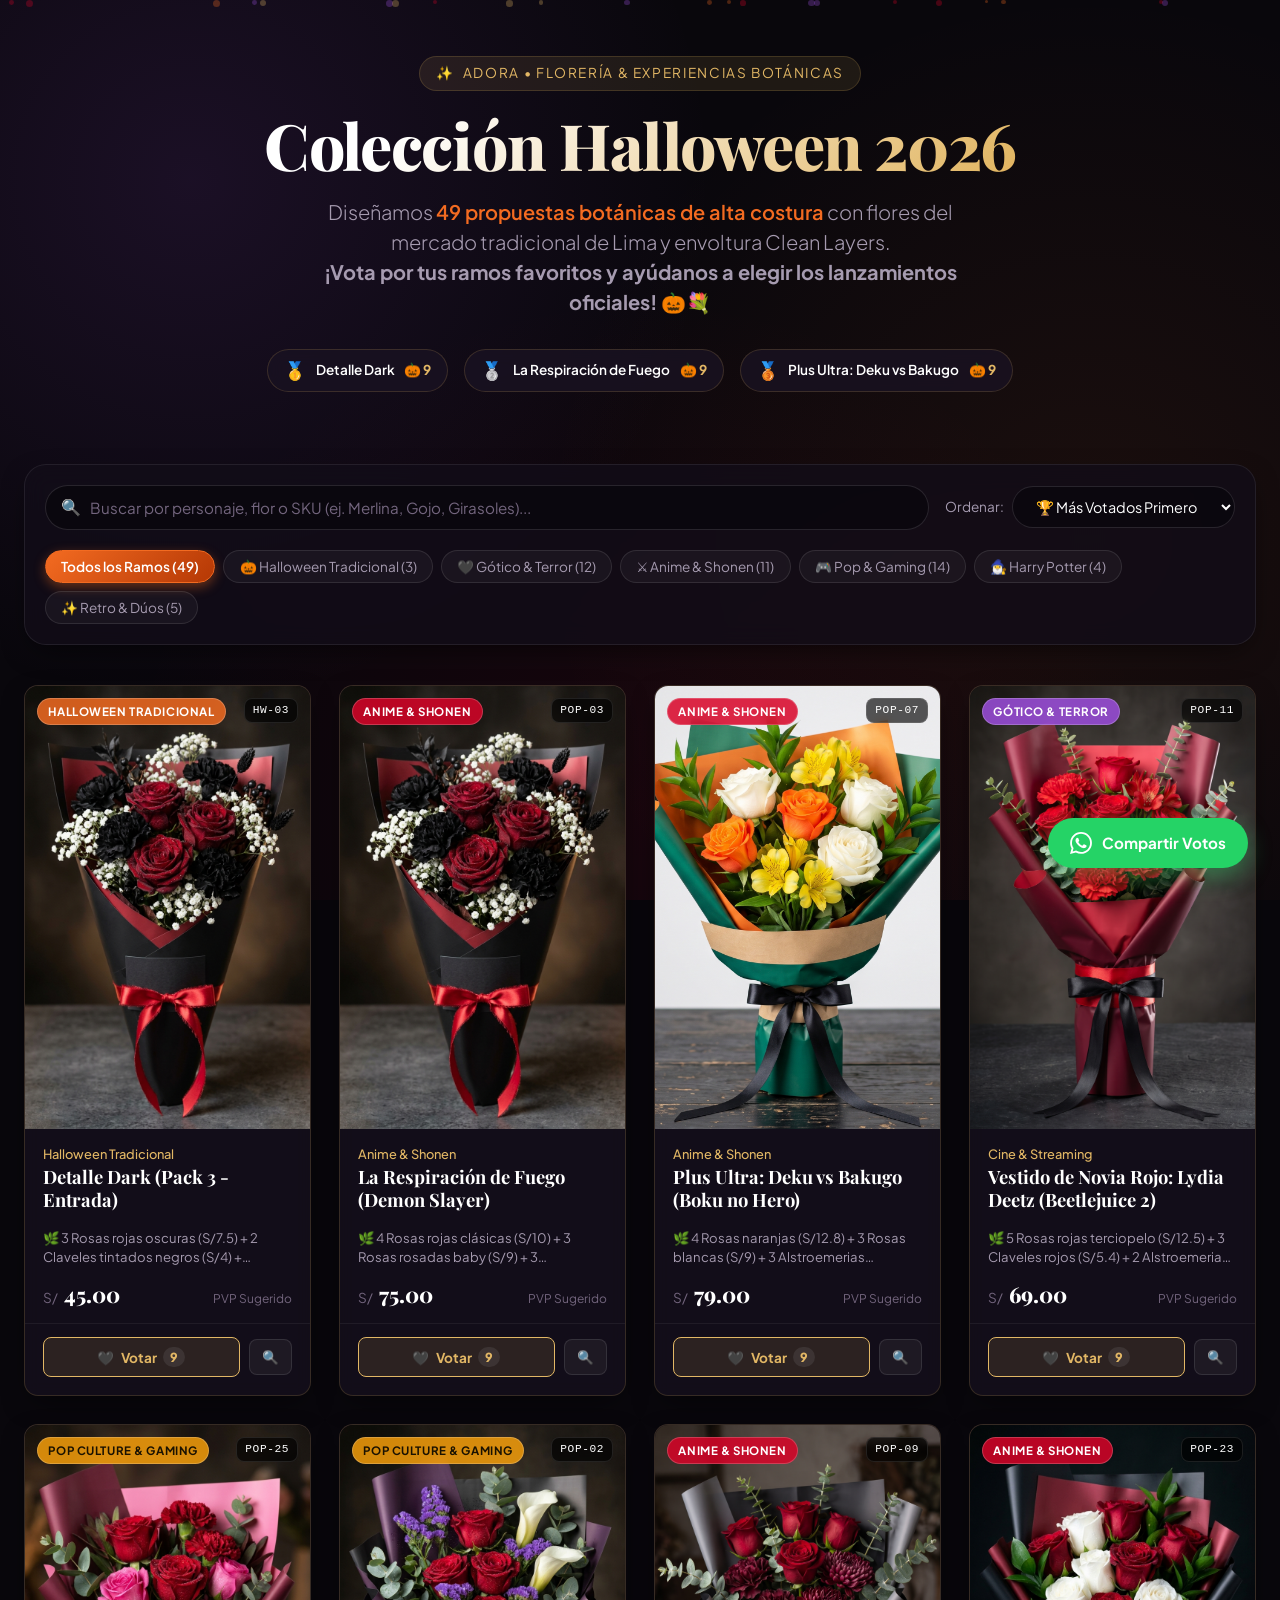
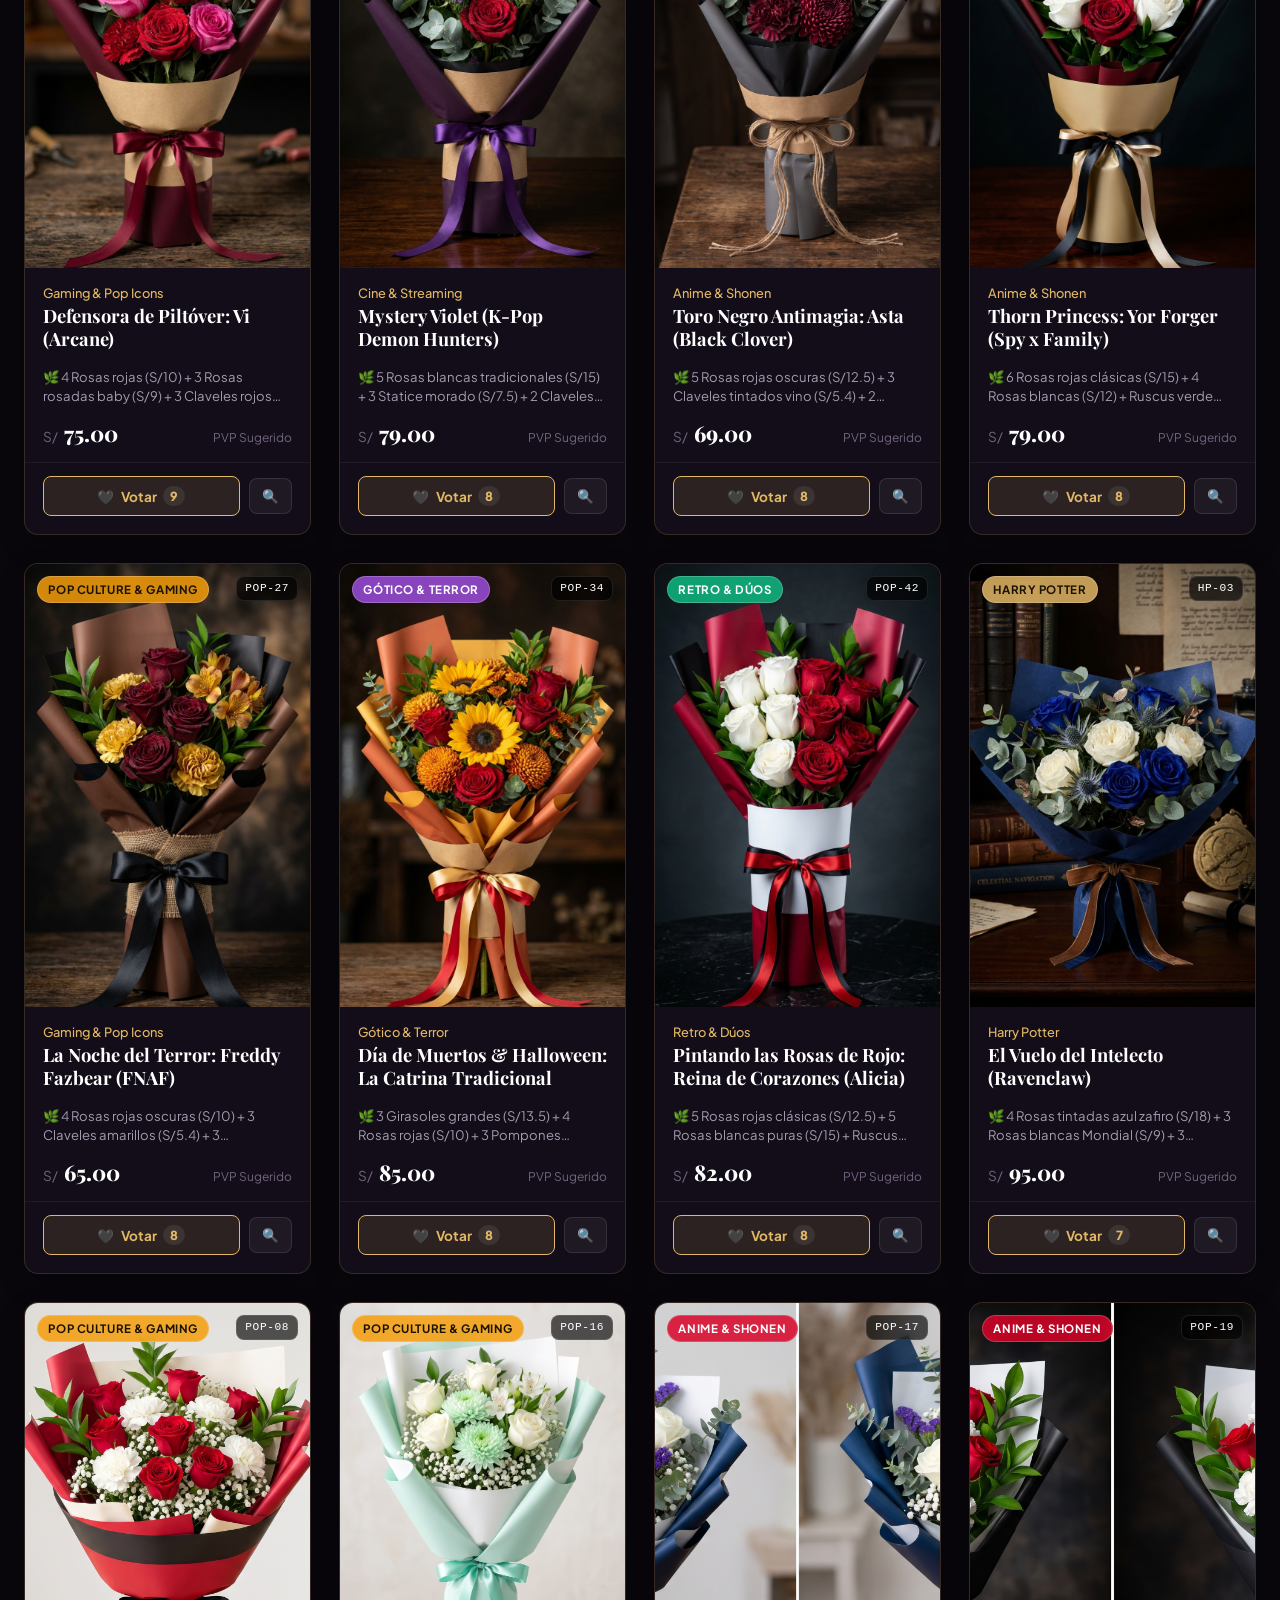
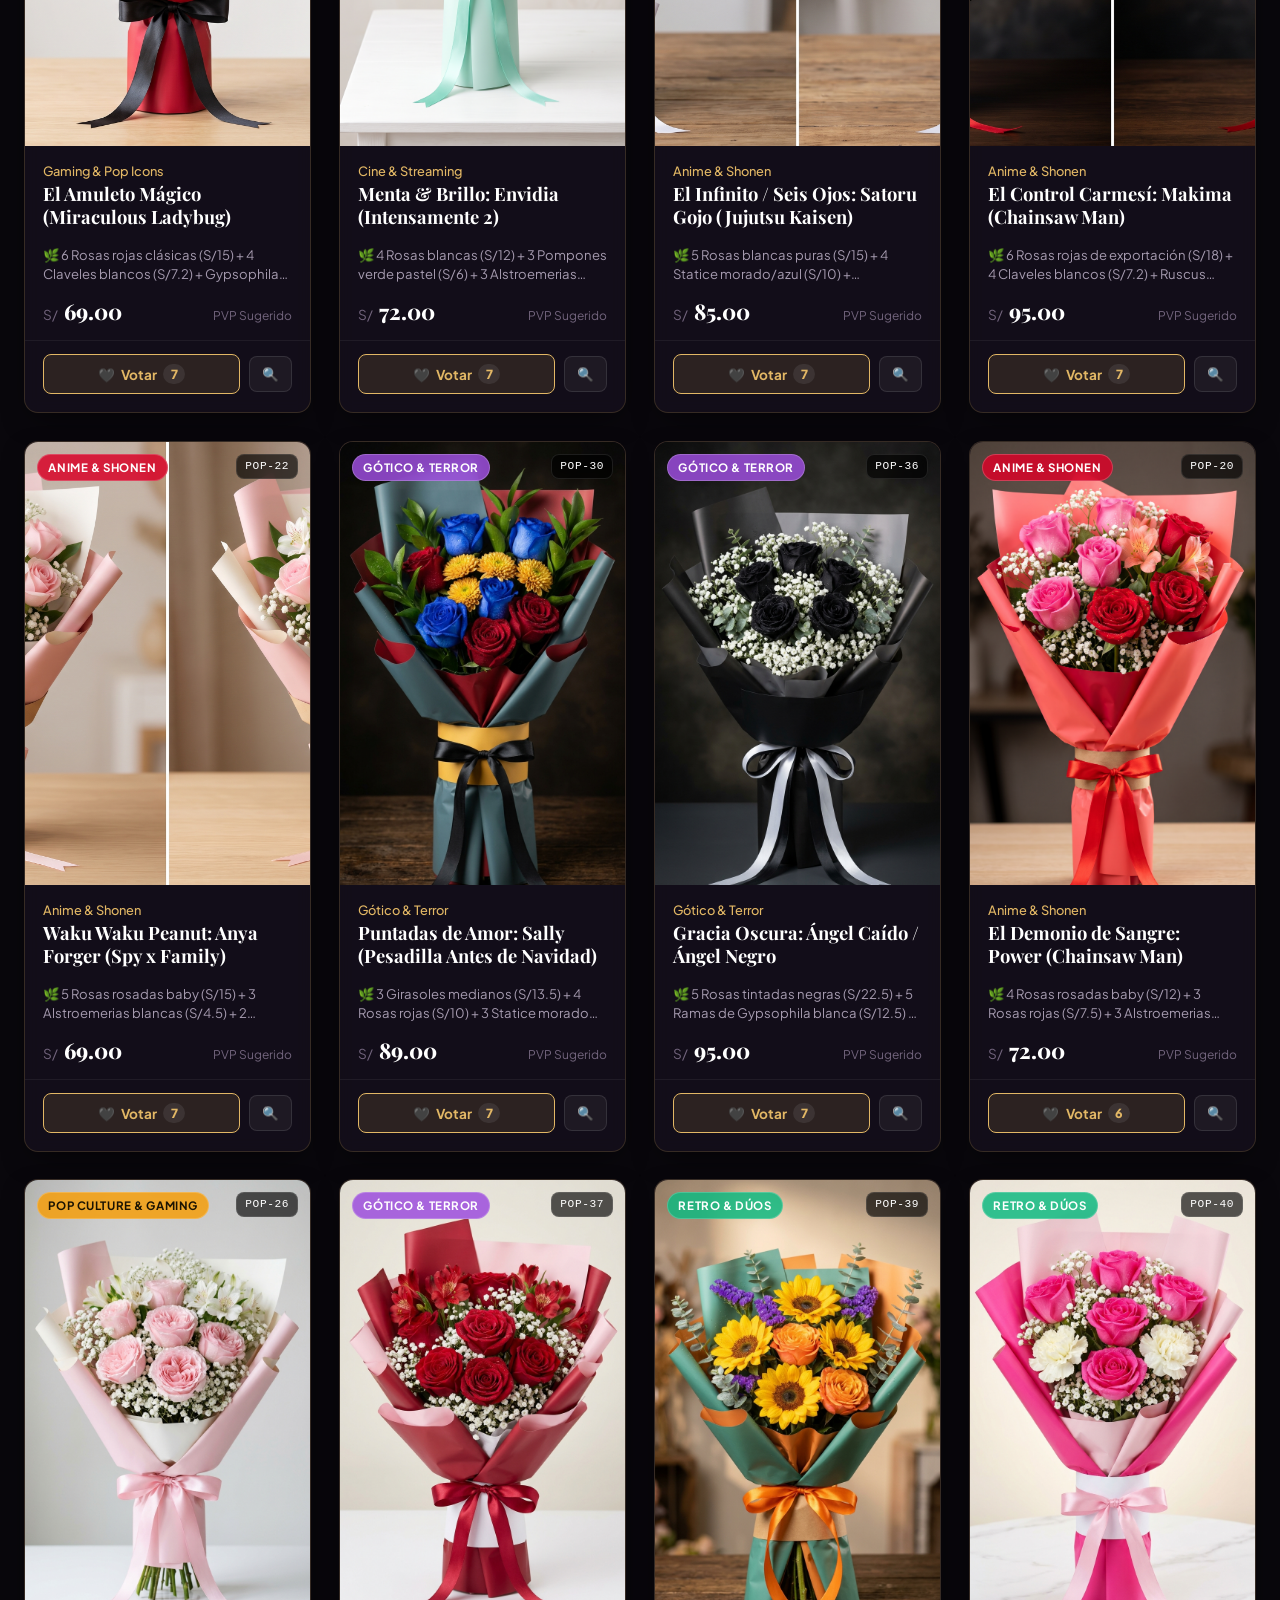
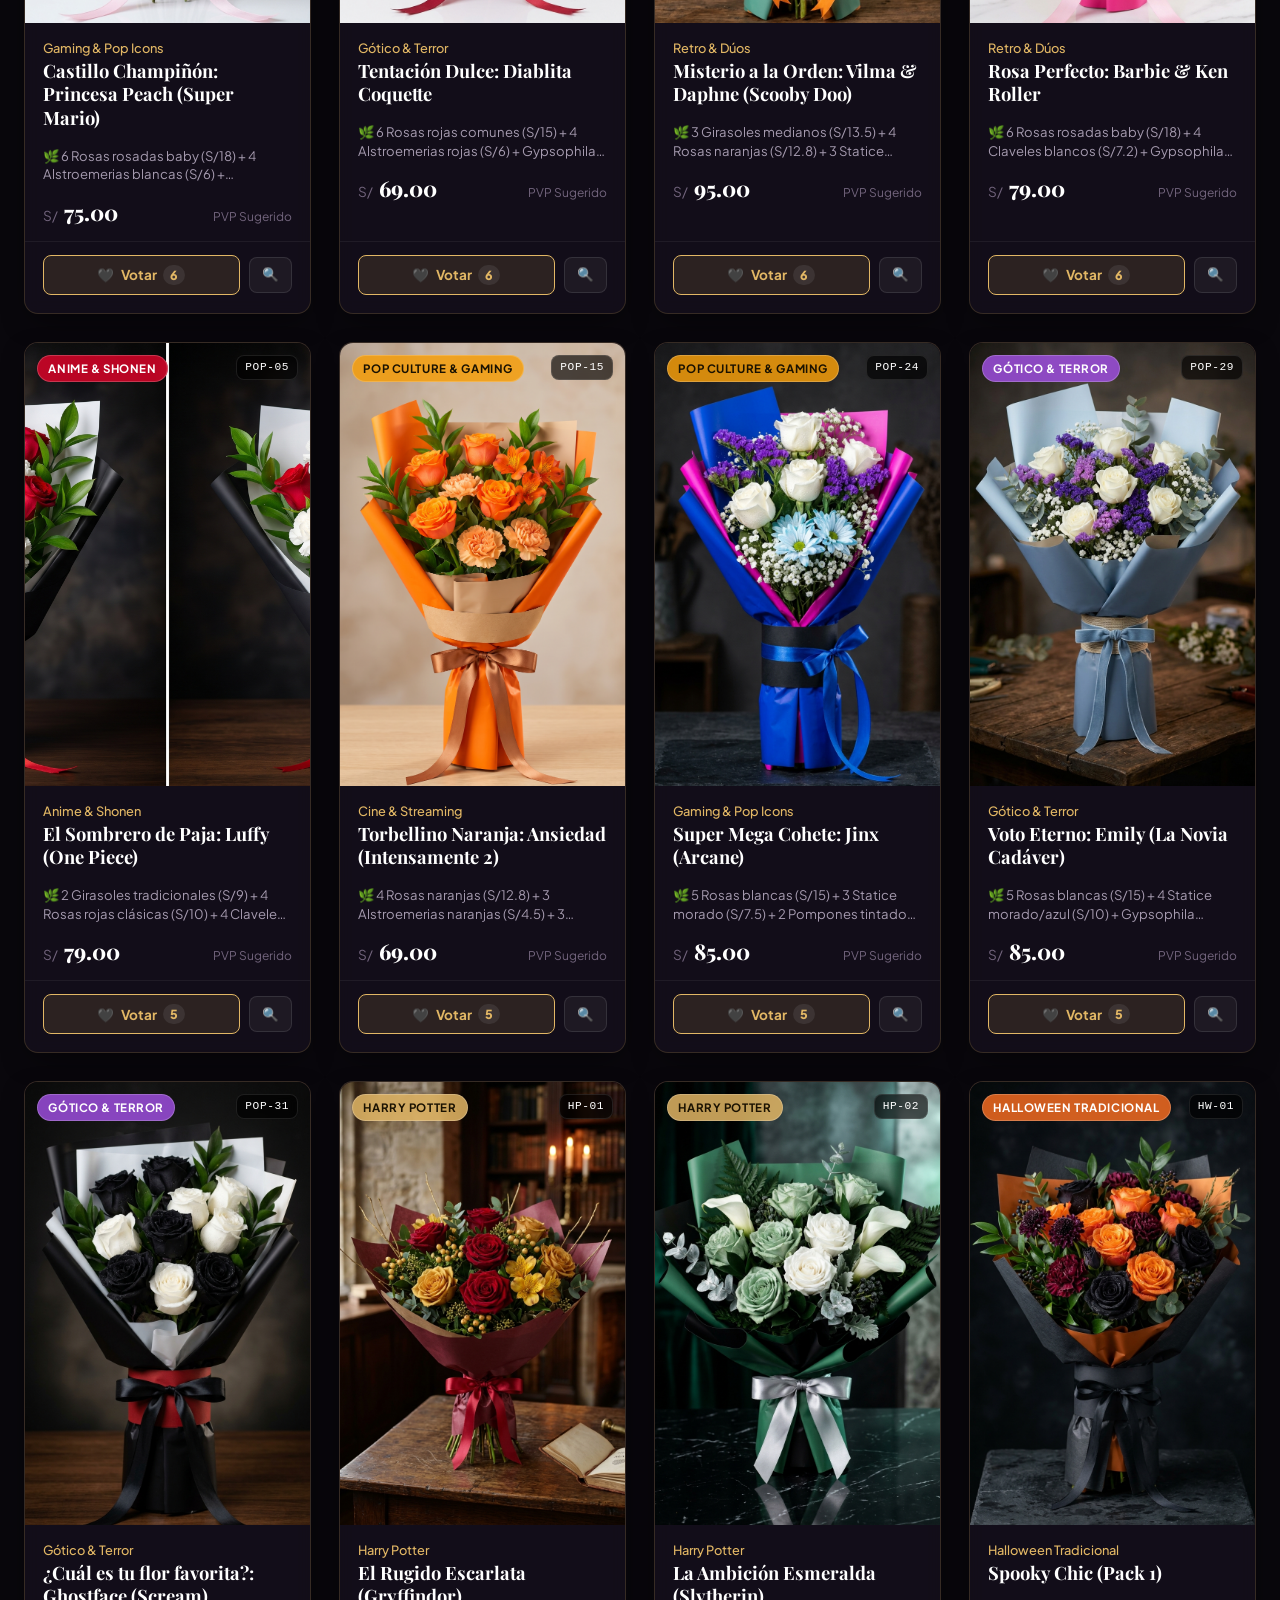
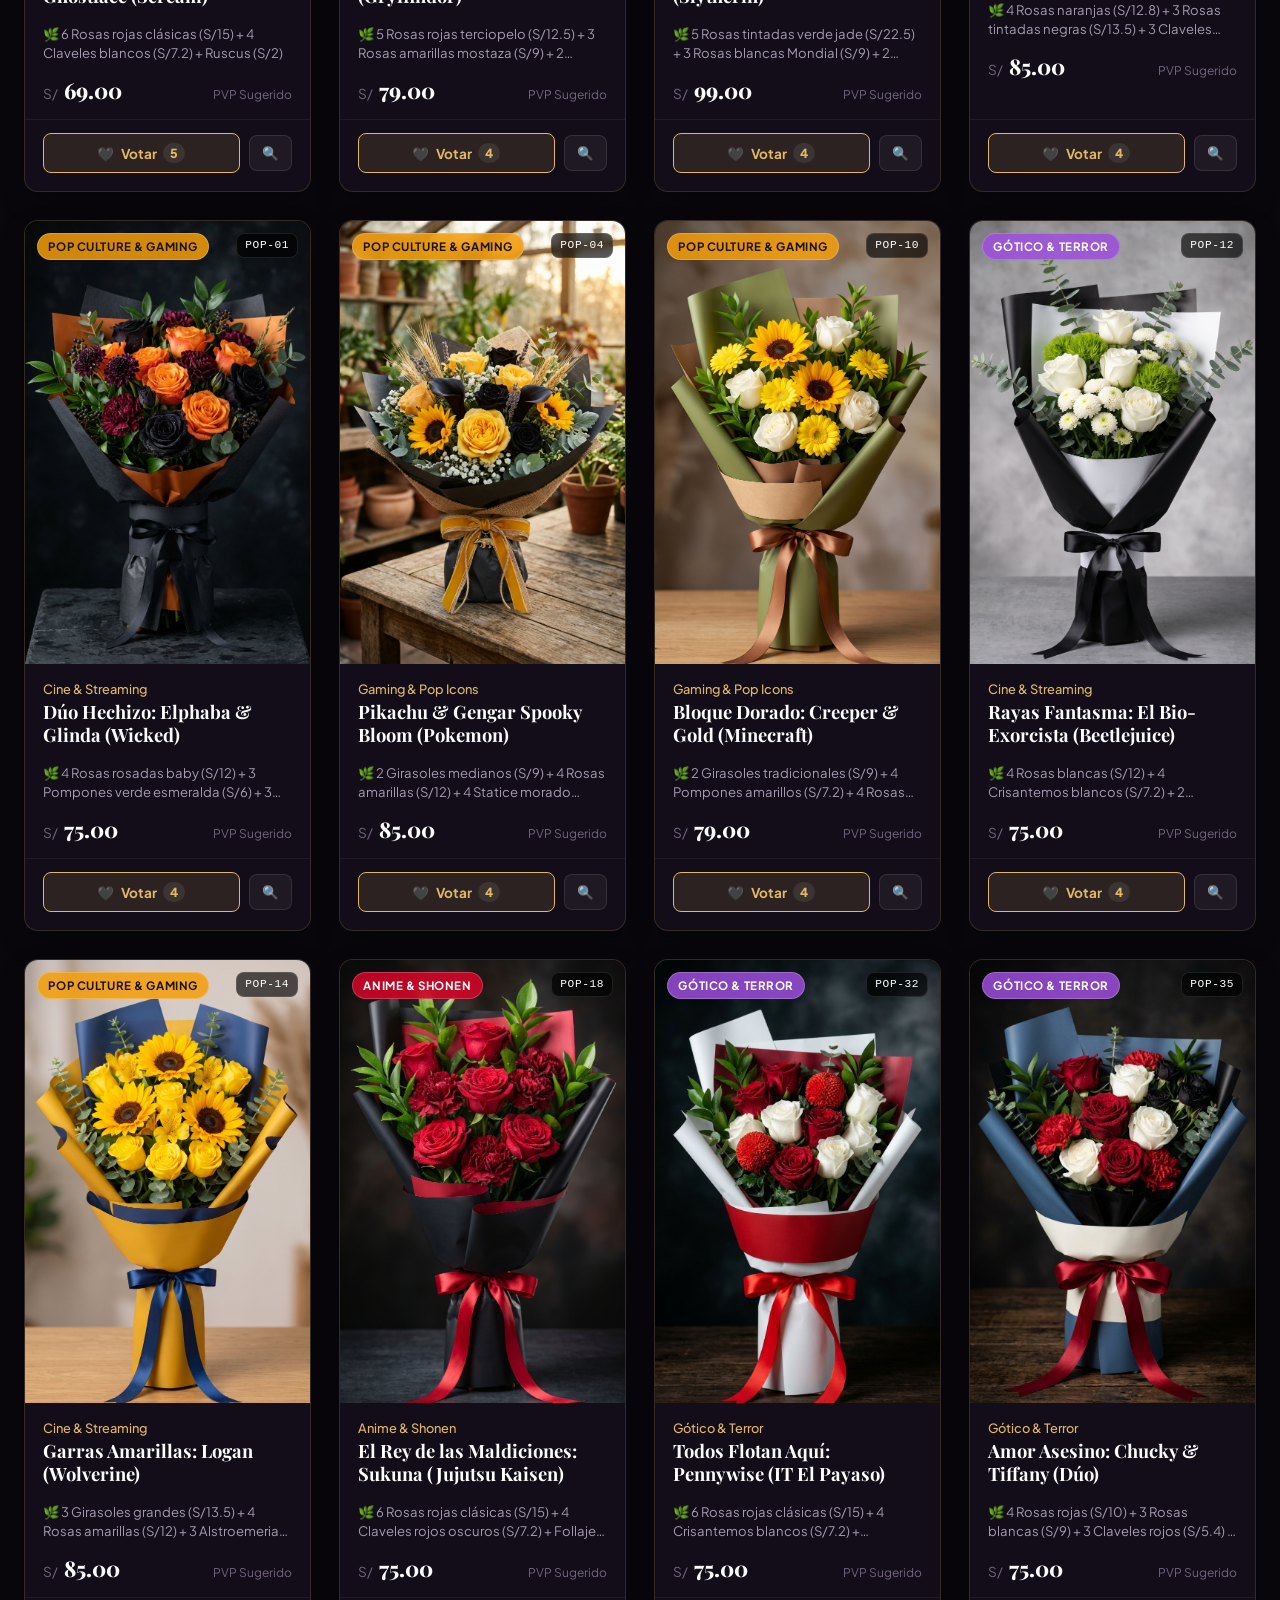
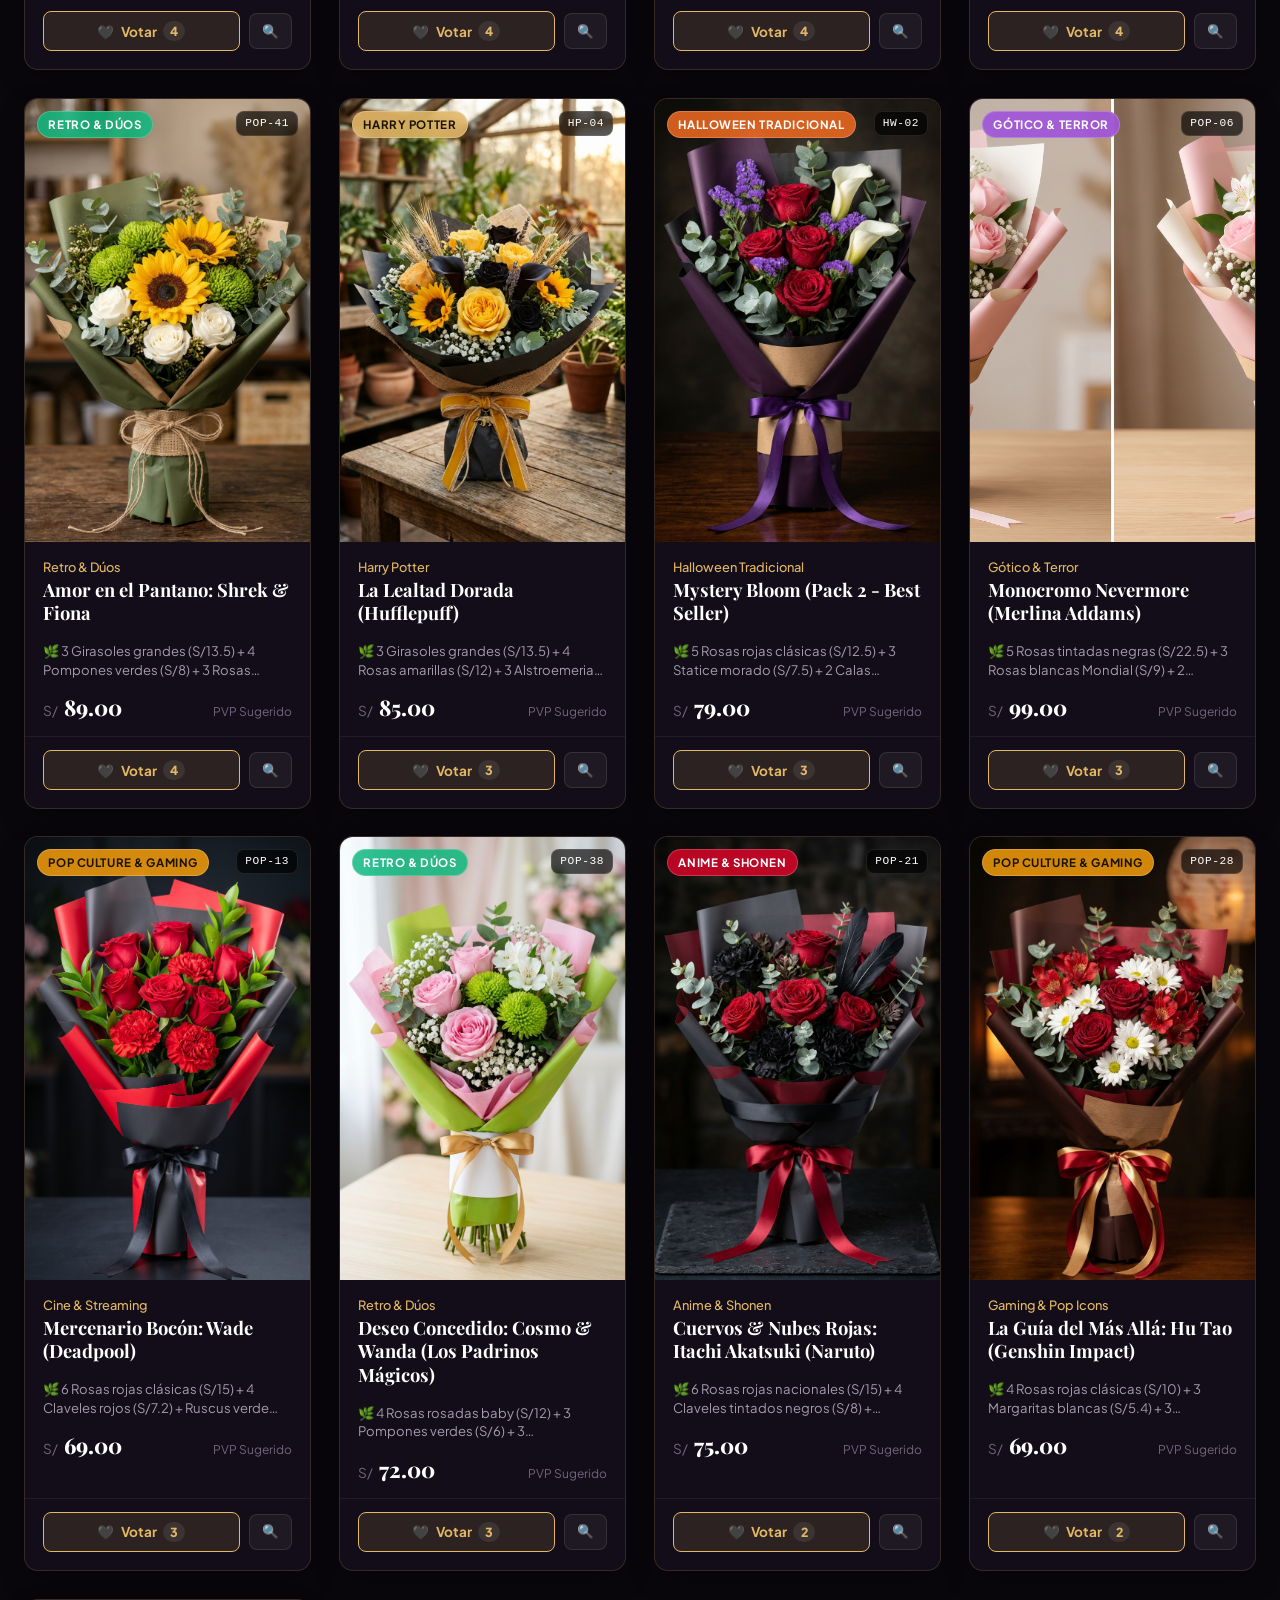
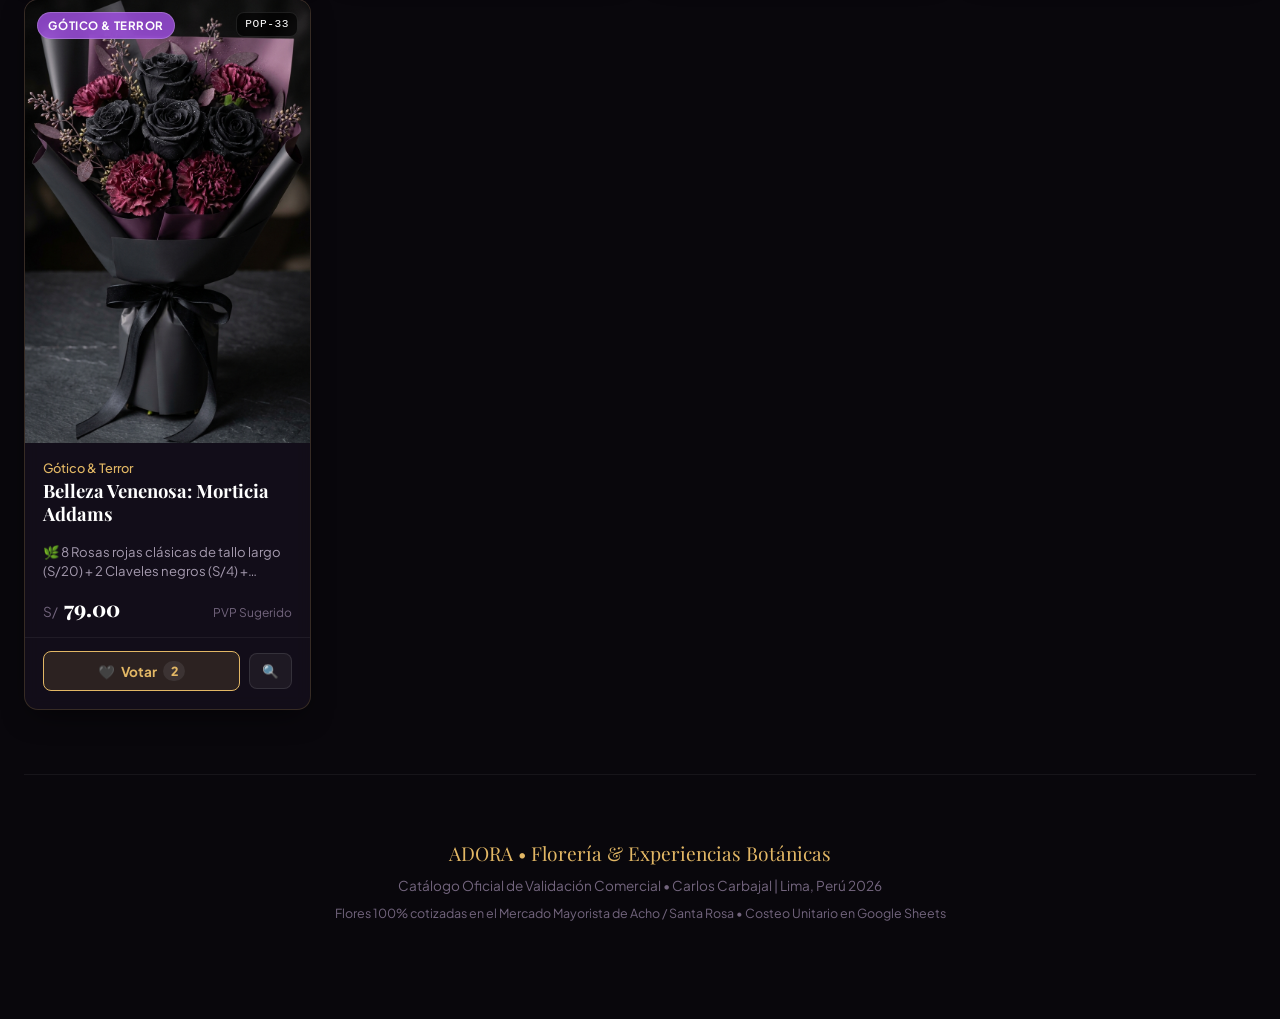
==== index.html @ 3762046a "feat: Lanzamiento de Catálogo Interactivo y Votación Halloween 2026 de ADORA" ====
<!DOCTYPE html>
<html lang="es">
<head>
  <meta charset="UTF-8">
  <meta name="viewport" content="width=device-width, initial-scale=1.0">
  <title>ADORA | Catálogo de Halloween 2026 & Votación de Favoritos</title>
  <meta name="description" content="Explora las 49 propuestas exclusivas de ramos florales de ADORA para Halloween 2026 y vota por tus favoritos para decidir cuáles se lanzarán al mercado.">
  
  <!-- Google Fonts -->
  <link rel="preconnect" href="https://fonts.googleapis.com">
  <link rel="preconnect" href="https://fonts.gstatic.com" crossorigin>
  <link href="https://fonts.googleapis.com/css2?family=Playfair+Display:ital,wght@0,600;0,700;0,800;1,600&family=Plus+Jakarta+Sans:wght@300;400;500;600;700;800&display=swap" rel="stylesheet">
  
  <!-- Stylesheet -->
  <link rel="stylesheet" href="./styles.css">
</head>
<body>

  <!-- Floating Ambient Particles (Embers & Petals) -->
  <div class="ambient-particles" id="ambient-particles" aria-hidden="true"></div>

  <!-- Main Container -->
  <div class="app-container">

    <!-- Hero Header -->
    <header class="hero">
      <div class="brand-badge">
        <span>✨</span> ADORA • Florería & Experiencias Botánicas
      </div>
      <h1 class="hero-title">Colección Halloween 2026</h1>
      <p class="hero-subtitle">
        Diseñamos <span class="hero-highlight">49 propuestas botánicas de alta costura</span> con flores del mercado tradicional de Lima y envoltura Clean Layers. <br>
        <strong>¡Vota por tus ramos favoritos y ayúdanos a elegir los lanzamientos oficiales! 🎃💐</strong>
      </p>

      <!-- Live Top 3 Podium Preview -->
      <div class="podium-bar" id="podium-bar" aria-label="Top 3 Más Votados en Tiempo Real">
        <!-- Injected via JavaScript -->
      </div>
    </header>

    <!-- Controls Bar (Filter, Search, Sort) -->
    <nav class="controls-bar" aria-label="Filtros y Búsqueda de Ramos">
      
      <!-- Search & Sort Row -->
      <div class="search-sort-row">
        <div class="search-box">
          <span class="search-icon">🔍</span>
          <input 
            type="search" 
            id="search-input" 
            class="search-input" 
            placeholder="Buscar por personaje, flor o SKU (ej. Merlina, Gojo, Girasoles)..."
            aria-label="Buscar ramos en el catálogo"
          />
        </div>

        <div class="sort-group">
          <label for="sort-select" class="sort-label">Ordenar:</label>
          <select id="sort-select" class="sort-select" aria-label="Criterio de ordenación">
            <option value="votes-desc">🏆 Más Votados Primero</option>
            <option value="price-asc">💵 Menor Precio a Mayor</option>
            <option value="price-desc">💎 Mayor Precio a Menor</option>
            <option value="name-asc">🔤 Nombre Alfabético</option>
          </select>
        </div>
      </div>

      <!-- Category Filter Pills -->
      <div class="filter-pills" role="toolbar" aria-label="Filtrar por colección">
        <button type="button" class="pill-btn active" data-filter="all">Todos los Ramos (49)</button>
        <button type="button" class="pill-btn" data-filter="halloween">🎃 Halloween Tradicional (3)</button>
        <button type="button" class="pill-btn" data-filter="gothic">🖤 Gótico & Terror (12)</button>
        <button type="button" class="pill-btn" data-filter="anime">⚔️ Anime & Shonen (11)</button>
        <button type="button" class="pill-btn" data-filter="pop">🎮 Pop & Gaming (14)</button>
        <button type="button" class="pill-btn" data-filter="harrypotter">🧙‍♂️ Harry Potter (4)</button>
        <button type="button" class="pill-btn" data-filter="retro">✨ Retro & Dúos (5)</button>
      </div>

    </nav>

    <!-- Product Grid -->
    <main class="catalog-grid" id="catalog-grid" aria-live="polite">
      <!-- Injected dynamically via app.js -->
    </main>

    <!-- Site Footer -->
    <footer class="site-footer">
      <div class="footer-brand">ADORA • Florería & Experiencias Botánicas</div>
      <p>Catálogo Oficial de Validación Comercial • Carlos Carbajal | Lima, Perú 2026</p>
      <p style="margin-top: 0.5rem; color: var(--text-dim); font-size: 0.78rem;">
        Flores 100% cotizadas en el Mercado Mayorista de Acho / Santa Rosa • Costeo Unitario en Google Sheets
      </p>
    </footer>

  </div>

  <!-- Floating WhatsApp Share Button -->
  <a 
    id="whatsapp-share-btn" 
    class="whatsapp-floating" 
    href="https://wa.me/?text=Hola%20Carlos" 
    target="_blank" 
    rel="noopener noreferrer"
    title="Compartir mis votos con Carlos por WhatsApp"
  >
    <svg class="whatsapp-icon" viewBox="0 0 24 24">
      <path d="M.057 24l1.687-6.163c-1.041-1.804-1.588-3.849-1.587-5.946.003-6.556 5.338-11.891 11.893-11.891 3.181.001 6.167 1.24 8.413 3.488 2.245 2.248 3.481 5.236 3.48 8.414-.003 6.557-5.338 11.892-11.893 11.892-1.99-.001-3.951-.5-5.688-1.448l-6.305 1.654zm6.597-3.807c1.676.995 3.276 1.591 5.392 1.592 5.448 0 9.886-4.434 9.889-9.885.002-5.462-4.415-9.89-9.881-9.892-5.452 0-9.887 4.434-9.889 9.884-.001 2.225.651 3.891 1.746 5.634l-.999 3.648 3.742-.981zm11.387-5.464c-.074-.124-.272-.198-.57-.347-.297-.149-1.758-.868-2.031-.967-.272-.099-.47-.149-.669.149-.198.297-.768.967-.941 1.165-.173.198-.347.223-.644.074-.297-.149-1.255-.462-2.39-1.475-.883-.788-1.48-1.761-1.653-2.059-.173-.297-.018-.458.13-.606.134-.133.297-.347.446-.521.151-.172.2-.296.3-.495.099-.198.05-.372-.025-.521-.075-.148-.669-1.611-.916-2.206-.242-.579-.487-.501-.669-.51l-.57-.01c-.198 0-.52.074-.792.372s-1.04 1.016-1.04 2.479 1.065 2.876 1.213 3.074c.149.198 2.095 3.2 5.076 4.487.709.306 1.263.489 1.694.626.712.226 1.36.194 1.872.118.571-.085 1.758-.719 2.006-1.413.248-.695.248-1.29.173-1.414z"/>
    </svg>
    <span>Compartir Votos</span>
  </a>

  <!-- Product Detail Lightbox Modal (HTML5 <dialog>) -->
  <dialog id="detail-modal" aria-labelledby="modal-title">
    <div class="modal-card">
      <button type="button" class="modal-close-btn" id="modal-close-btn" aria-label="Cerrar detalles">✕</button>
      
      <div class="modal-media">
        <img id="modal-img" src="" alt="Vista previa del ramo">
      </div>

      <div class="modal-details">
        <div>
          <h2 class="modal-title" id="modal-title">Nombre del Ramo</h2>
          <div class="modal-subtitle" id="modal-subtitle">SKU • Colección</div>

          <div class="modal-section">
            <div class="modal-section-title">Composición Botánica (Flores de Acho)</div>
            <p class="modal-recipe-text" id="modal-recipe">Receta floral...</p>
          </div>

          <div class="modal-section">
            <div class="modal-section-title">Público Objetivo & Ocasión</div>
            <p class="modal-recipe-text" id="modal-persona" style="font-style: italic;">Público...</p>
          </div>
        </div>

        <div>
          <div class="modal-price-box">
            <div>
              <div style="font-size: 0.75rem; text-transform: uppercase; color: var(--accent-gold); letter-spacing: 0.05em;">PVP Sugerido</div>
              <div class="modal-price-amount" id="modal-price">S/ 0.00</div>
            </div>
            <span style="font-size: 0.85rem; color: var(--text-muted);">Margen ~55%</span>
          </div>

          <div class="modal-actions">
            <button type="button" class="modal-vote-btn" id="modal-vote-btn">
              🎃 Votar por este Ramo
            </button>
          </div>
        </div>
      </div>
    </div>
  </dialog>

  <!-- JavaScript (Zero-dependency, works directly via file:// and http://) -->
  <script src="./products-data.js"></script>
  <script src="./app.js"></script>

</body>
</html>
---- styles.css ----
/* ==========================================================================
   ADORA — Florería & Experiencias Botánicas (Halloween & Pop Culture 2026)
   Aesthetic: Gothic Luxury / Dark Botanical / Spooky Chic
   ========================================================================== */

:root {
  --bg-dark: #09070c;
  --bg-card: rgba(22, 16, 30, 0.75);
  --bg-card-hover: rgba(35, 23, 50, 0.9);
  --border-card: rgba(223, 177, 91, 0.18);
  --border-card-hover: rgba(223, 177, 91, 0.6);
  --text-main: #f5f3f7;
  --text-muted: #a69bb0;
  --text-dim: #73657e;
  
  --accent-gold: #e2b765;
  --accent-gold-glow: rgba(226, 183, 101, 0.35);
  --accent-pumpkin: #f36b21;
  --accent-pumpkin-glow: rgba(243, 107, 33, 0.4);
  --accent-ruby: #d90429;
  --accent-purple: #9d4edd;
  --accent-emerald: #10b981;

  --font-serif: 'Playfair Display', 'Cinzel', Georgia, serif;
  --font-sans: 'Plus Jakarta Sans', system-ui, -apple-system, sans-serif;
  
  --radius-sm: 8px;
  --radius-md: 14px;
  --radius-lg: 22px;
  --shadow-card: 0 10px 30px -10px rgba(0, 0, 0, 0.7);
  --shadow-glow: 0 0 25px var(--accent-gold-glow);
}

* {
  box-sizing: border-box;
  margin: 0;
  padding: 0;
}

body {
  background-color: var(--bg-dark);
  color: var(--text-main);
  font-family: var(--font-sans);
  line-height: 1.5;
  overflow-x: hidden;
  min-height: 100vh;
  position: relative;
  background-image: 
    radial-gradient(circle at 15% 20%, rgba(157, 78, 221, 0.12) 0%, transparent 40%),
    radial-gradient(circle at 85% 60%, rgba(243, 107, 33, 0.08) 0%, transparent 45%),
    radial-gradient(circle at 50% 90%, rgba(217, 4, 41, 0.08) 0%, transparent 50%);
  background-attachment: fixed;
}

/* Floating Ambient Particles */
.ambient-particles {
  position: fixed;
  inset: 0;
  pointer-events: none;
  z-index: 0;
  overflow: hidden;
}

.particle {
  position: absolute;
  border-radius: 50%;
  opacity: 0.3;
  animation: floatUp 16s infinite linear;
}

@keyframes floatUp {
  0% { transform: translateY(105vh) rotate(0deg); opacity: 0; }
  20% { opacity: 0.4; }
  80% { opacity: 0.4; }
  100% { transform: translateY(-10vh) rotate(360deg); opacity: 0; }
}

/* App Container */
.app-container {
  max-width: 1400px;
  margin: 0 auto;
  padding: 0 1.5rem 4rem;
  position: relative;
  z-index: 1;
}

/* Header & Hero */
.hero {
  text-align: center;
  padding: 3.5rem 1rem 2rem;
  position: relative;
}

.brand-badge {
  display: inline-flex;
  align-items: center;
  gap: 0.5rem;
  padding: 0.4rem 1rem;
  background: rgba(226, 183, 101, 0.1);
  border: 1px solid var(--border-card);
  border-radius: 50px;
  font-size: 0.85rem;
  color: var(--accent-gold);
  letter-spacing: 0.12em;
  text-transform: uppercase;
  margin-bottom: 1.2rem;
}

.hero-title {
  font-family: var(--font-serif);
  font-size: clamp(2.4rem, 5vw, 4.2rem);
  font-weight: 800;
  letter-spacing: -0.02em;
  line-height: 1.1;
  margin-bottom: 1rem;
  background: linear-gradient(135deg, #ffffff 30%, var(--accent-gold) 80%, var(--accent-pumpkin) 100%);
  -webkit-background-clip: text;
  -webkit-text-fill-color: transparent;
}

.hero-subtitle {
  font-size: clamp(1rem, 2vw, 1.25rem);
  color: var(--text-muted);
  max-width: 680px;
  margin: 0 auto 2rem;
  font-weight: 300;
}

.hero-highlight {
  color: var(--accent-pumpkin);
  font-weight: 600;
}

/* Quick Leaderboard Preview */
.podium-bar {
  display: flex;
  justify-content: center;
  gap: 1rem;
  flex-wrap: wrap;
  margin-bottom: 2.5rem;
}

.podium-pill {
  display: flex;
  align-items: center;
  gap: 0.6rem;
  background: rgba(25, 18, 33, 0.85);
  border: 1px solid var(--border-card);
  border-radius: 50px;
  padding: 0.45rem 1rem;
  font-size: 0.85rem;
  backdrop-filter: blur(8px);
  cursor: pointer;
  transition: all 0.25s ease;
}

.podium-pill:hover {
  border-color: var(--accent-gold);
  transform: translateY(-2px);
  box-shadow: 0 4px 15px rgba(226, 183, 101, 0.2);
}

.podium-rank {
  font-size: 1.1rem;
}

.podium-name {
  font-weight: 600;
  color: #fff;
}

.podium-votes {
  color: var(--accent-gold);
  font-weight: 700;
}

/* Controls Bar (Filter, Search, Sort) */
.controls-bar {
  background: rgba(18, 13, 24, 0.8);
  border: 1px solid rgba(255, 255, 255, 0.08);
  border-radius: var(--radius-lg);
  padding: 1.25rem;
  backdrop-filter: blur(12px);
  margin-bottom: 2.5rem;
  display: flex;
  flex-direction: column;
  gap: 1.25rem;
  box-shadow: var(--shadow-card);
}

.search-sort-row {
  display: flex;
  gap: 1rem;
  flex-wrap: wrap;
  align-items: center;
  justify-content: space-between;
}

.search-box {
  position: relative;
  flex: 1;
  min-width: 260px;
}

.search-icon {
  position: absolute;
  left: 1rem;
  top: 50%;
  transform: translateY(-50%);
  color: var(--text-dim);
}

.search-input {
  width: 100%;
  padding: 0.75rem 1rem 0.75rem 2.75rem;
  background: rgba(10, 7, 14, 0.8);
  border: 1px solid rgba(255, 255, 255, 0.12);
  border-radius: 50px;
  color: #fff;
  font-family: inherit;
  font-size: 0.95rem;
  outline: none;
  transition: all 0.2s ease;
}

.search-input:focus {
  border-color: var(--accent-gold);
  box-shadow: 0 0 12px var(--accent-gold-glow);
}

.search-input::placeholder {
  color: var(--text-dim);
}

.sort-group {
  display: flex;
  align-items: center;
  gap: 0.5rem;
}

.sort-label {
  font-size: 0.85rem;
  color: var(--text-muted);
}

.sort-select {
  padding: 0.65rem 1.2rem;
  background: rgba(10, 7, 14, 0.8);
  border: 1px solid rgba(255, 255, 255, 0.12);
  border-radius: 50px;
  color: #fff;
  font-family: inherit;
  font-size: 0.9rem;
  outline: none;
  cursor: pointer;
  transition: border-color 0.2s;
}

.sort-select:focus {
  border-color: var(--accent-gold);
}

/* Category Filter Pills */
.filter-pills {
  display: flex;
  gap: 0.5rem;
  flex-wrap: wrap;
  align-items: center;
}

.pill-btn {
  background: rgba(255, 255, 255, 0.04);
  border: 1px solid rgba(255, 255, 255, 0.1);
  color: var(--text-muted);
  padding: 0.45rem 0.95rem;
  border-radius: 50px;
  font-size: 0.85rem;
  cursor: pointer;
  font-family: inherit;
  transition: all 0.2s ease;
  white-space: nowrap;
}

.pill-btn:hover {
  background: rgba(255, 255, 255, 0.1);
  color: #fff;
}

.pill-btn.active {
  background: linear-gradient(135deg, var(--accent-pumpkin), #b53805);
  border-color: var(--accent-pumpkin);
  color: #fff;
  font-weight: 600;
  box-shadow: 0 4px 12px var(--accent-pumpkin-glow);
}

/* Catalog Grid */
.catalog-grid {
  display: grid;
  grid-template-columns: repeat(auto-fill, minmax(270px, 1fr));
  gap: 1.75rem;
  align-items: stretch;
}

/* Card Component (Adhering to modern-web-guidance <article> & subgrid / container query) */
.card {
  container-type: inline-size;
  background: var(--bg-card);
  border: 1px solid var(--border-card);
  border-radius: var(--radius-md);
  overflow: hidden;
  display: flex;
  flex-direction: column;
  box-shadow: var(--shadow-card);
  transition: transform 0.3s cubic-bezier(0.16, 1, 0.3, 1), border-color 0.3s, box-shadow 0.3s;
  position: relative;
  backdrop-filter: blur(8px);
}

.card:hover {
  transform: translateY(-6px);
  border-color: var(--border-card-hover);
  box-shadow: 0 16px 35px -8px rgba(0, 0, 0, 0.8), 0 0 20px var(--accent-gold-glow);
}

/* Media: Aspect ratio 9:16 vertical nativo */
.card-media-wrapper {
  position: relative;
  width: 100%;
  aspect-ratio: 9 / 14;
  overflow: hidden;
  background: #110d17;
  cursor: pointer;
}

.card-img {
  width: 100%;
  height: 100%;
  object-fit: cover;
  object-position: center;
  transition: transform 0.5s cubic-bezier(0.16, 1, 0.3, 1);
  display: block;
}

.card:hover .card-img {
  transform: scale(1.05);
}

.card-badge {
  position: absolute;
  top: 0.75rem;
  left: 0.75rem;
  padding: 0.25rem 0.65rem;
  border-radius: 50px;
  font-size: 0.72rem;
  font-weight: 700;
  text-transform: uppercase;
  letter-spacing: 0.05em;
  backdrop-filter: blur(6px);
  border: 1px solid rgba(255, 255, 255, 0.2);
  z-index: 2;
}

.badge-gold { background: rgba(226, 183, 101, 0.85); color: #1a1202; }
.badge-orange { background: rgba(243, 107, 33, 0.85); color: #fff; }
.badge-purple { background: rgba(157, 78, 221, 0.85); color: #fff; }
.badge-red { background: rgba(217, 4, 41, 0.85); color: #fff; }
.badge-emerald { background: rgba(16, 185, 129, 0.85); color: #fff; }
.badge-amber { background: rgba(245, 158, 11, 0.85); color: #1a1202; }

.card-sku {
  position: absolute;
  top: 0.75rem;
  right: 0.75rem;
  background: rgba(0, 0, 0, 0.65);
  color: #fff;
  padding: 0.2rem 0.5rem;
  border-radius: var(--radius-sm);
  font-size: 0.7rem;
  font-family: monospace;
  letter-spacing: 0.05em;
  backdrop-filter: blur(4px);
  border: 1px solid rgba(255, 255, 255, 0.1);
  z-index: 2;
}

/* Card Header */
.card-header {
  padding: 1rem 1.1rem 0.4rem;
}

.card-title {
  font-family: var(--font-serif);
  font-size: 1.15rem;
  font-weight: 700;
  color: #fff;
  line-height: 1.3;
  margin-bottom: 0.25rem;
}

.card-collection {
  font-size: 0.8rem;
  color: var(--accent-gold);
  font-weight: 500;
}

/* Card Content */
.card-content {
  padding: 0.4rem 1.1rem 0.8rem;
  flex: 1;
}

.card-recipe {
  font-size: 0.82rem;
  color: var(--text-muted);
  line-height: 1.4;
  display: -webkit-box;
  -webkit-line-clamp: 2;
  -webkit-box-orient: vertical;
  overflow: hidden;
  margin-bottom: 0.75rem;
}

.card-pricing {
  display: flex;
  align-items: baseline;
  gap: 0.4rem;
}

.price-currency {
  font-size: 0.85rem;
  color: var(--text-dim);
}

.price-value {
  font-size: 1.35rem;
  font-weight: 800;
  color: #fff;
  font-family: var(--font-serif);
}

.price-label {
  font-size: 0.75rem;
  color: var(--text-dim);
  margin-left: auto;
}

/* Card Footer */
.card-footer {
  padding: 0.8rem 1.1rem 1.1rem;
  border-top: 1px solid rgba(255, 255, 255, 0.06);
  display: flex;
  gap: 0.6rem;
  align-items: center;
}

.vote-btn {
  flex: 1;
  background: rgba(226, 183, 101, 0.12);
  border: 1px solid var(--accent-gold);
  color: var(--accent-gold);
  padding: 0.6rem 0.8rem;
  border-radius: var(--radius-sm);
  font-family: inherit;
  font-size: 0.85rem;
  font-weight: 700;
  cursor: pointer;
  display: flex;
  align-items: center;
  justify-content: center;
  gap: 0.4rem;
  transition: all 0.2s cubic-bezier(0.16, 1, 0.3, 1);
}

.vote-btn:hover {
  background: var(--accent-gold);
  color: #120b02;
  box-shadow: 0 4px 15px var(--accent-gold-glow);
  transform: translateY(-1px);
}

.vote-btn.voted {
  background: linear-gradient(135deg, var(--accent-pumpkin), #b53805);
  border-color: var(--accent-pumpkin);
  color: #fff;
  box-shadow: 0 4px 15px var(--accent-pumpkin-glow);
}

.vote-count-pill {
  background: rgba(255, 255, 255, 0.08);
  padding: 0.1rem 0.45rem;
  border-radius: 50px;
  font-size: 0.78rem;
  font-weight: 800;
}

.view-btn {
  background: rgba(255, 255, 255, 0.05);
  border: 1px solid rgba(255, 255, 255, 0.1);
  color: var(--text-muted);
  padding: 0.6rem 0.75rem;
  border-radius: var(--radius-sm);
  cursor: pointer;
  transition: all 0.2s;
  display: flex;
  align-items: center;
  justify-content: center;
}

.view-btn:hover {
  background: rgba(255, 255, 255, 0.15);
  color: #fff;
}

/* Floating WhatsApp Share Button */
.whatsapp-floating {
  position: fixed;
  bottom: 2rem;
  right: 2rem;
  background: #25d366;
  color: #fff;
  border: none;
  border-radius: 50px;
  padding: 0.85rem 1.4rem;
  font-family: inherit;
  font-size: 0.95rem;
  font-weight: 700;
  display: flex;
  align-items: center;
  gap: 0.6rem;
  box-shadow: 0 8px 25px rgba(37, 211, 102, 0.4);
  cursor: pointer;
  z-index: 100;
  transition: all 0.3s cubic-bezier(0.16, 1, 0.3, 1);
  text-decoration: none;
}

.whatsapp-floating:hover {
  transform: translateY(-4px) scale(1.03);
  box-shadow: 0 12px 30px rgba(37, 211, 102, 0.6);
}

.whatsapp-icon {
  width: 22px;
  height: 22px;
  fill: currentColor;
}

/* Modal Lightbox (Using Native <dialog>) */
dialog {
  border: none;
  background: transparent;
  max-width: 900px;
  width: 92%;
  margin: auto;
  padding: 0;
  overflow: visible;
}

dialog::backdrop {
  background: rgba(6, 4, 9, 0.85);
  backdrop-filter: blur(10px);
}

.modal-card {
  background: #140e1c;
  border: 1px solid var(--border-card);
  border-radius: var(--radius-lg);
  overflow: hidden;
  display: grid;
  grid-template-columns: 1fr;
  box-shadow: 0 25px 60px rgba(0, 0, 0, 0.9), 0 0 35px var(--accent-gold-glow);
  position: relative;
}

@media (min-width: 768px) {
  .modal-card {
    grid-template-columns: 1fr 1.1fr;
  }
}

.modal-media {
  background: #09060c;
  aspect-ratio: 9 / 14;
  overflow: hidden;
}

.modal-media img {
  width: 100%;
  height: 100%;
  object-fit: cover;
  display: block;
}

.modal-details {
  padding: 2rem;
  display: flex;
  flex-direction: column;
  justify-content: space-between;
}

.modal-close-btn {
  position: absolute;
  top: 1rem;
  right: 1rem;
  background: rgba(0, 0, 0, 0.6);
  border: 1px solid rgba(255, 255, 255, 0.15);
  color: #fff;
  width: 36px;
  height: 36px;
  border-radius: 50%;
  cursor: pointer;
  display: flex;
  align-items: center;
  justify-content: center;
  font-size: 1.2rem;
  transition: all 0.2s;
  z-index: 10;
}

.modal-close-btn:hover {
  background: var(--accent-ruby);
  transform: rotate(90deg);
}

.modal-title {
  font-family: var(--font-serif);
  font-size: 1.6rem;
  color: #fff;
  margin-bottom: 0.3rem;
}

.modal-subtitle {
  color: var(--accent-gold);
  font-size: 0.9rem;
  margin-bottom: 1.25rem;
}

.modal-section {
  margin-bottom: 1.25rem;
}

.modal-section-title {
  font-size: 0.75rem;
  text-transform: uppercase;
  color: var(--text-dim);
  letter-spacing: 0.08em;
  margin-bottom: 0.35rem;
}

.modal-recipe-text {
  font-size: 0.9rem;
  color: var(--text-muted);
  line-height: 1.5;
}

.modal-price-box {
  background: rgba(226, 183, 101, 0.08);
  border: 1px solid rgba(226, 183, 101, 0.2);
  border-radius: var(--radius-sm);
  padding: 0.9rem 1.25rem;
  display: flex;
  justify-content: space-between;
  align-items: center;
  margin-bottom: 1.5rem;
}

.modal-price-amount {
  font-size: 1.7rem;
  font-family: var(--font-serif);
  font-weight: 800;
  color: #fff;
}

.modal-actions {
  display: flex;
  gap: 0.75rem;
}

.modal-vote-btn {
  flex: 1;
  padding: 0.85rem;
  border-radius: var(--radius-sm);
  font-family: inherit;
  font-weight: 700;
  font-size: 0.95rem;
  cursor: pointer;
  border: none;
  background: linear-gradient(135deg, var(--accent-pumpkin), #b53805);
  color: #fff;
  box-shadow: 0 6px 20px var(--accent-pumpkin-glow);
  transition: all 0.2s;
}

.modal-vote-btn:hover {
  transform: translateY(-2px);
  filter: brightness(1.1);
}

/* Empty State */
.empty-state {
  grid-column: 1 / -1;
  text-align: center;
  padding: 4rem 1rem;
  color: var(--text-muted);
}

.empty-icon {
  font-size: 3rem;
  margin-bottom: 1rem;
}

/* Footer */
.site-footer {
  text-align: center;
  padding: 4rem 1rem 2rem;
  border-top: 1px solid rgba(255, 255, 255, 0.06);
  margin-top: 4rem;
  color: var(--text-dim);
  font-size: 0.85rem;
}

.footer-brand {
  font-family: var(--font-serif);
  font-size: 1.2rem;
  color: var(--accent-gold);
  margin-bottom: 0.5rem;
}
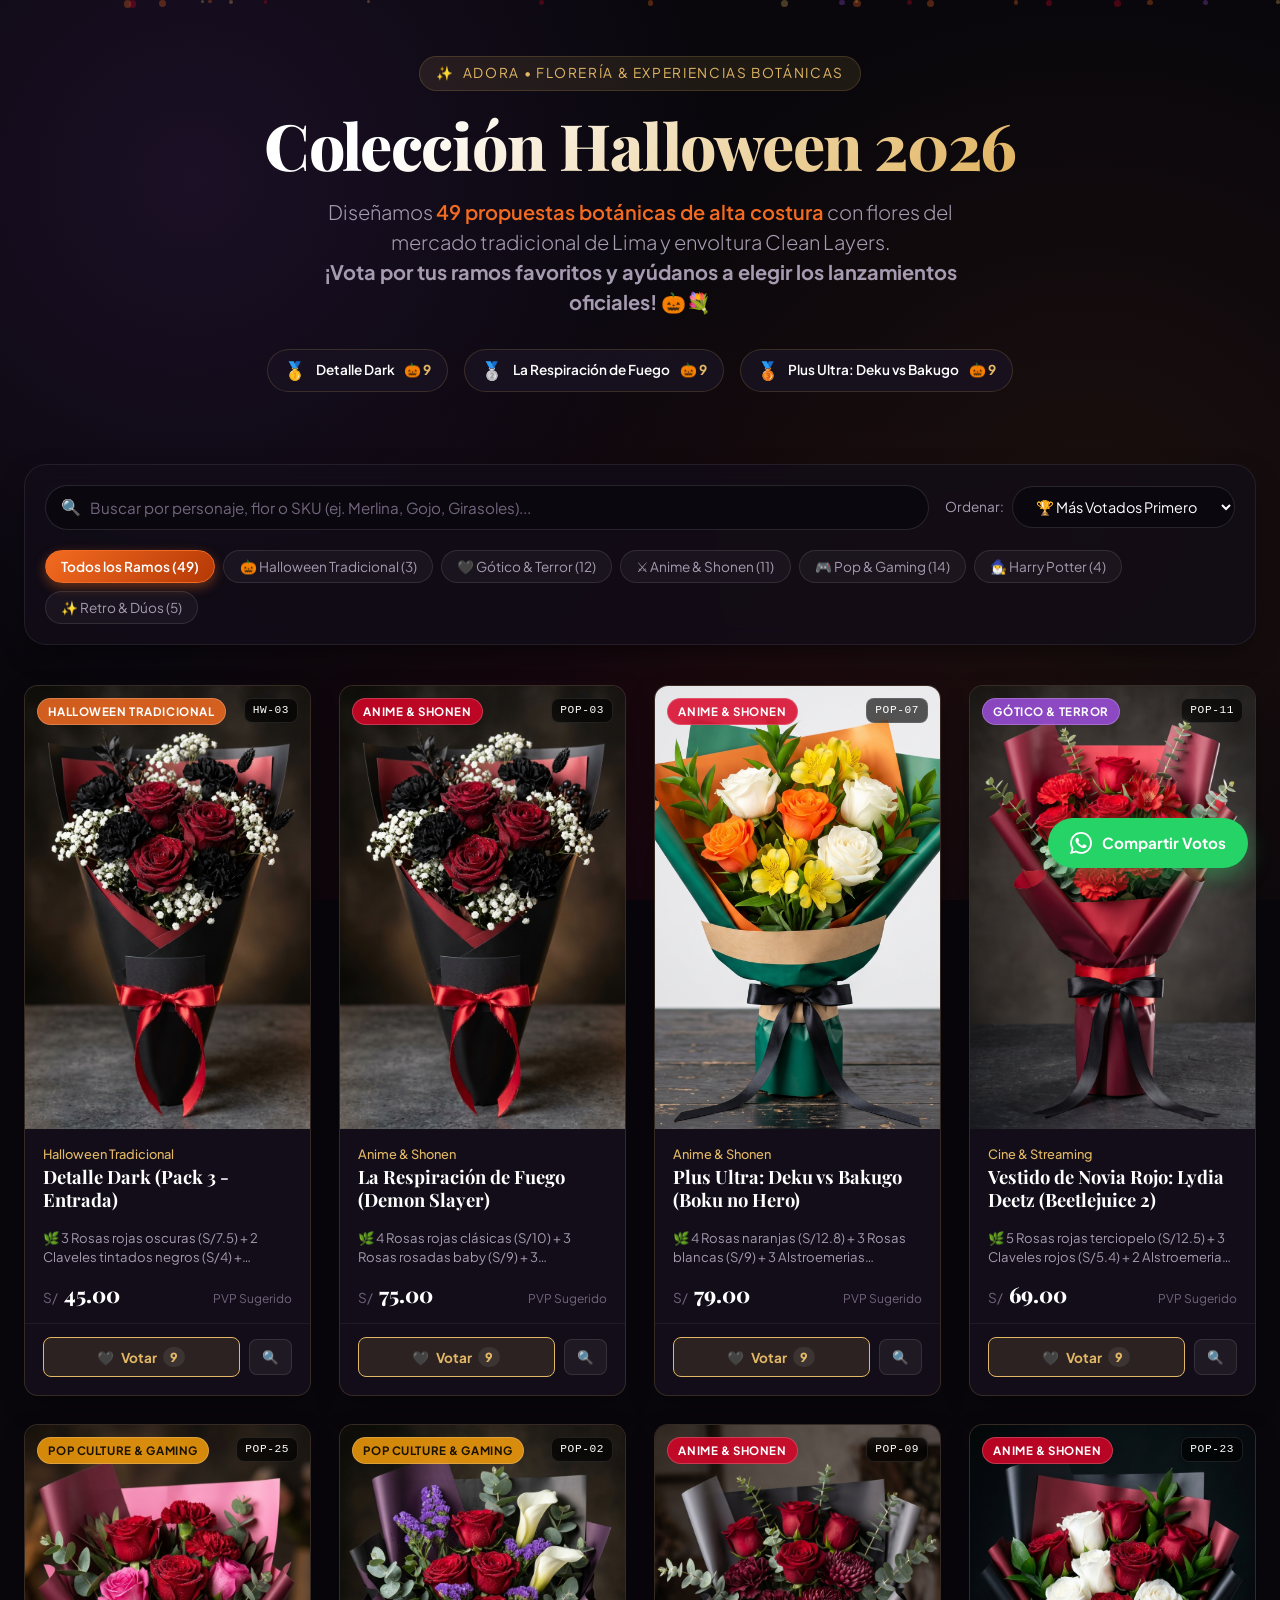
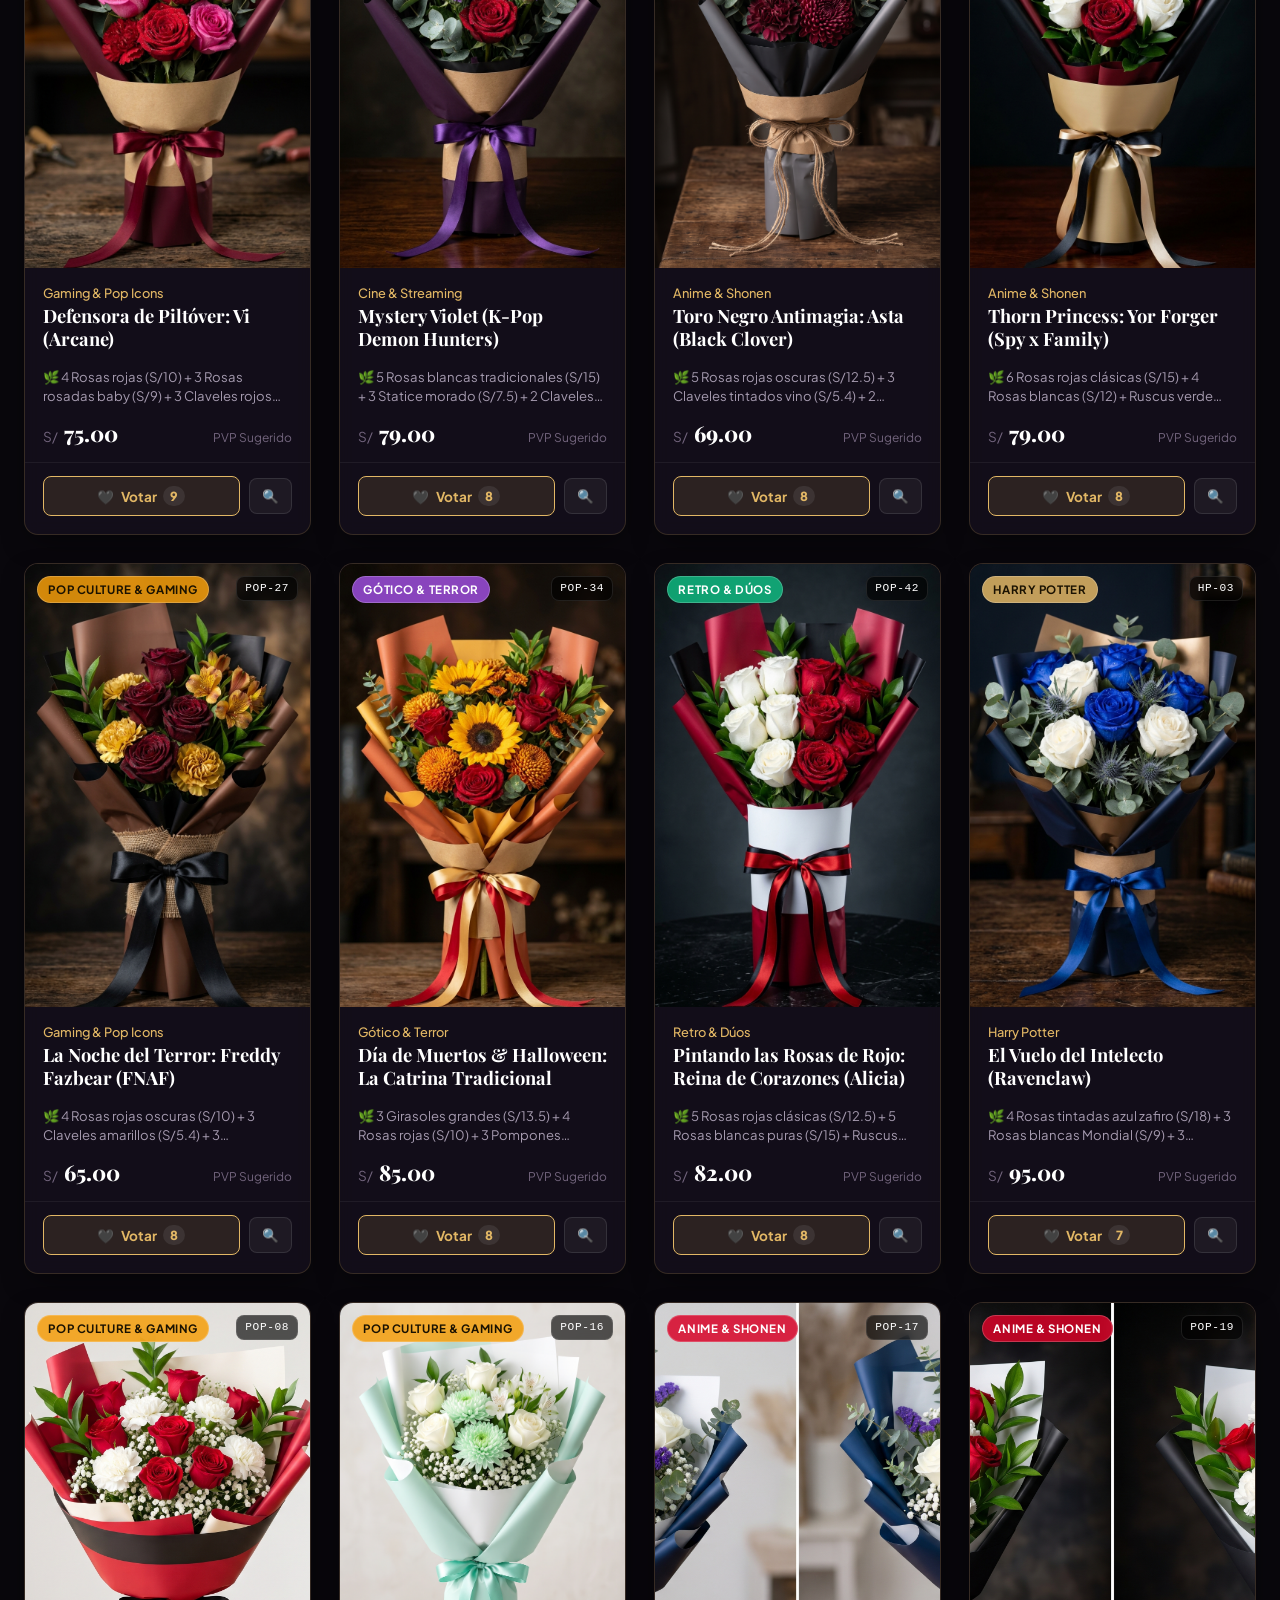
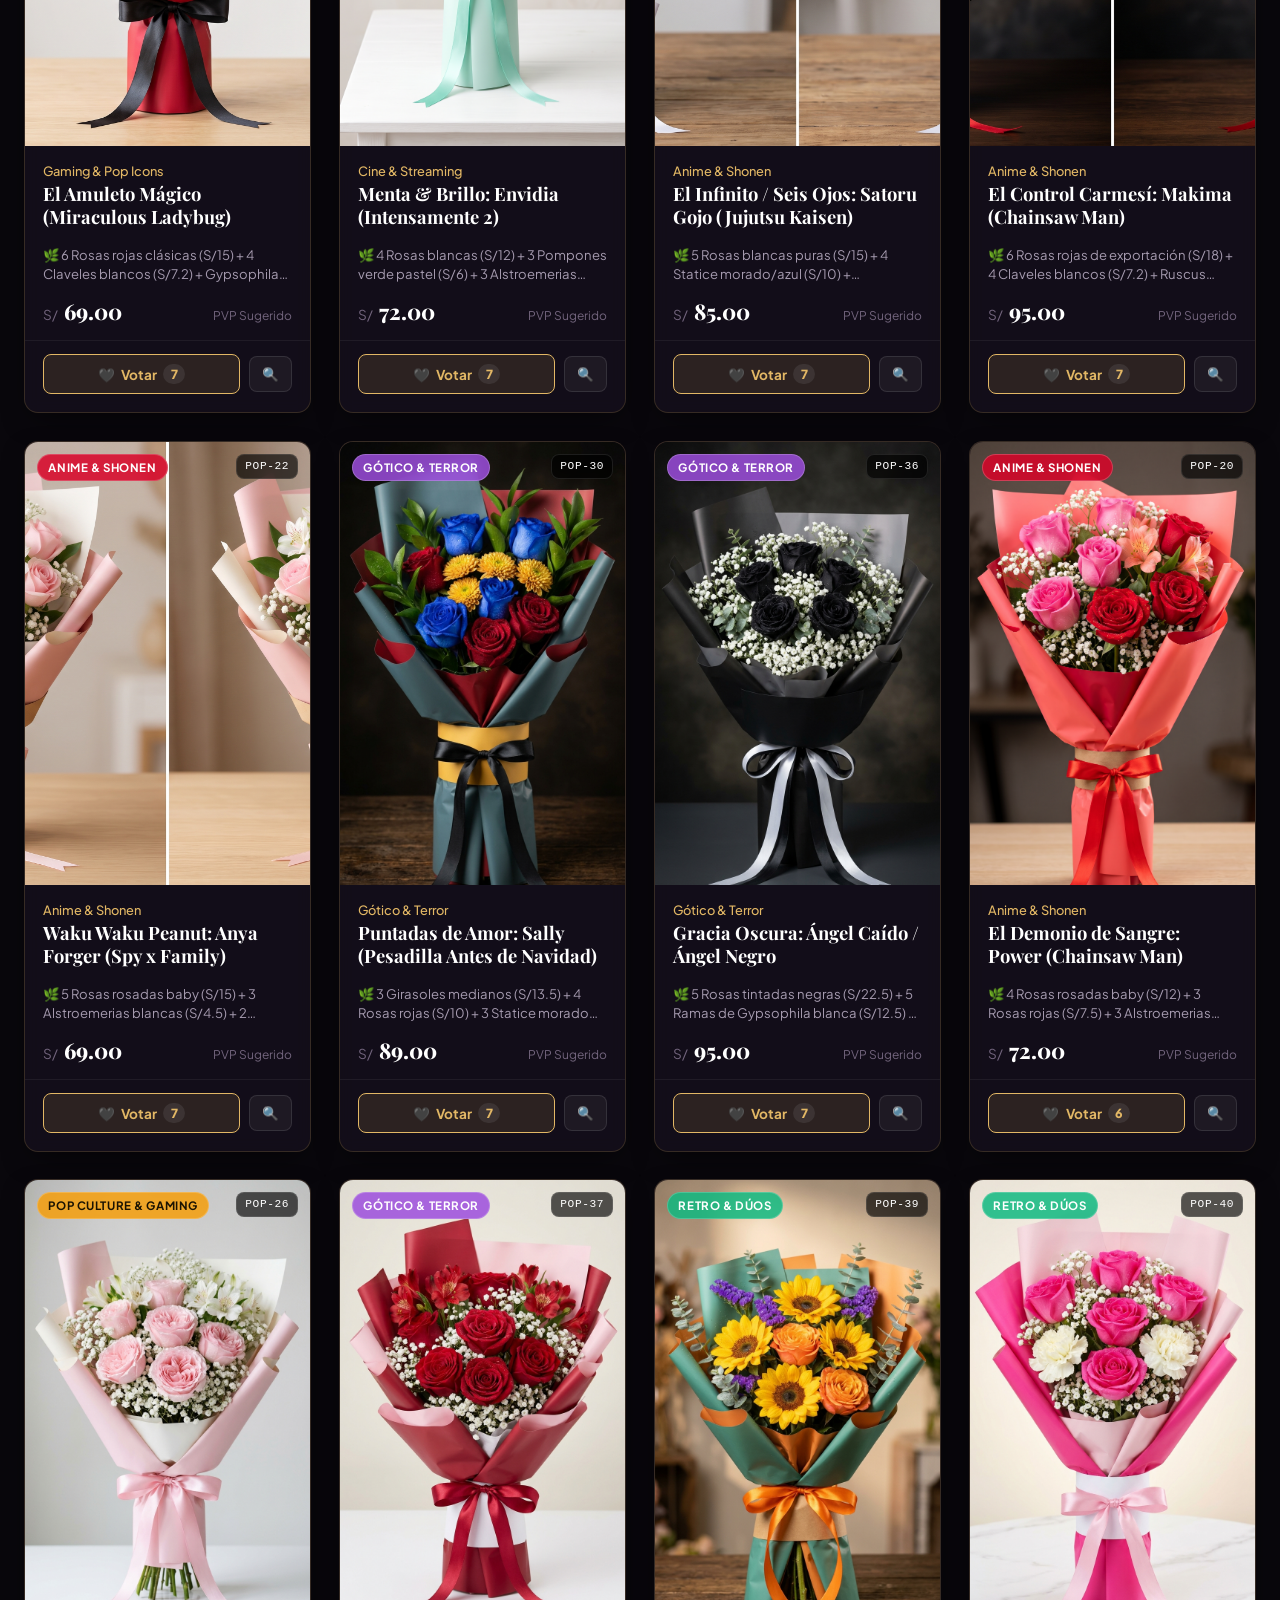
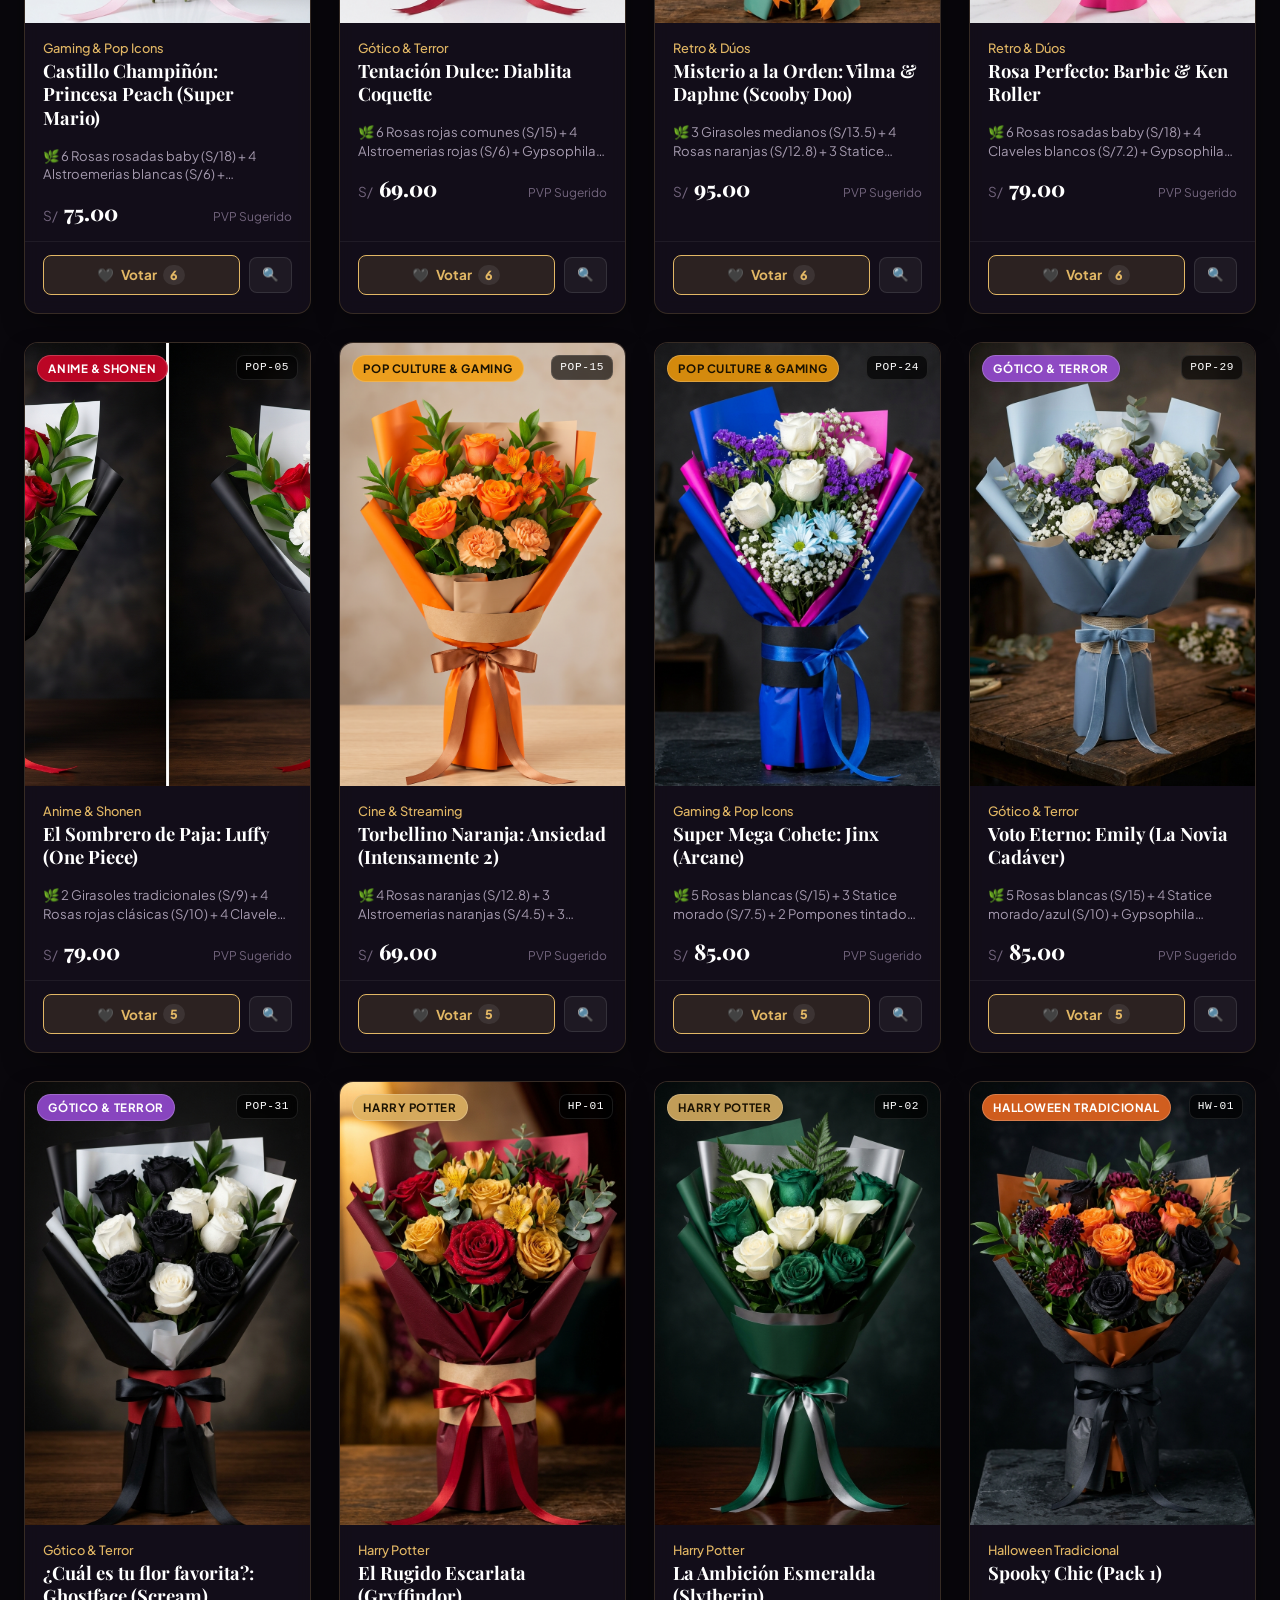
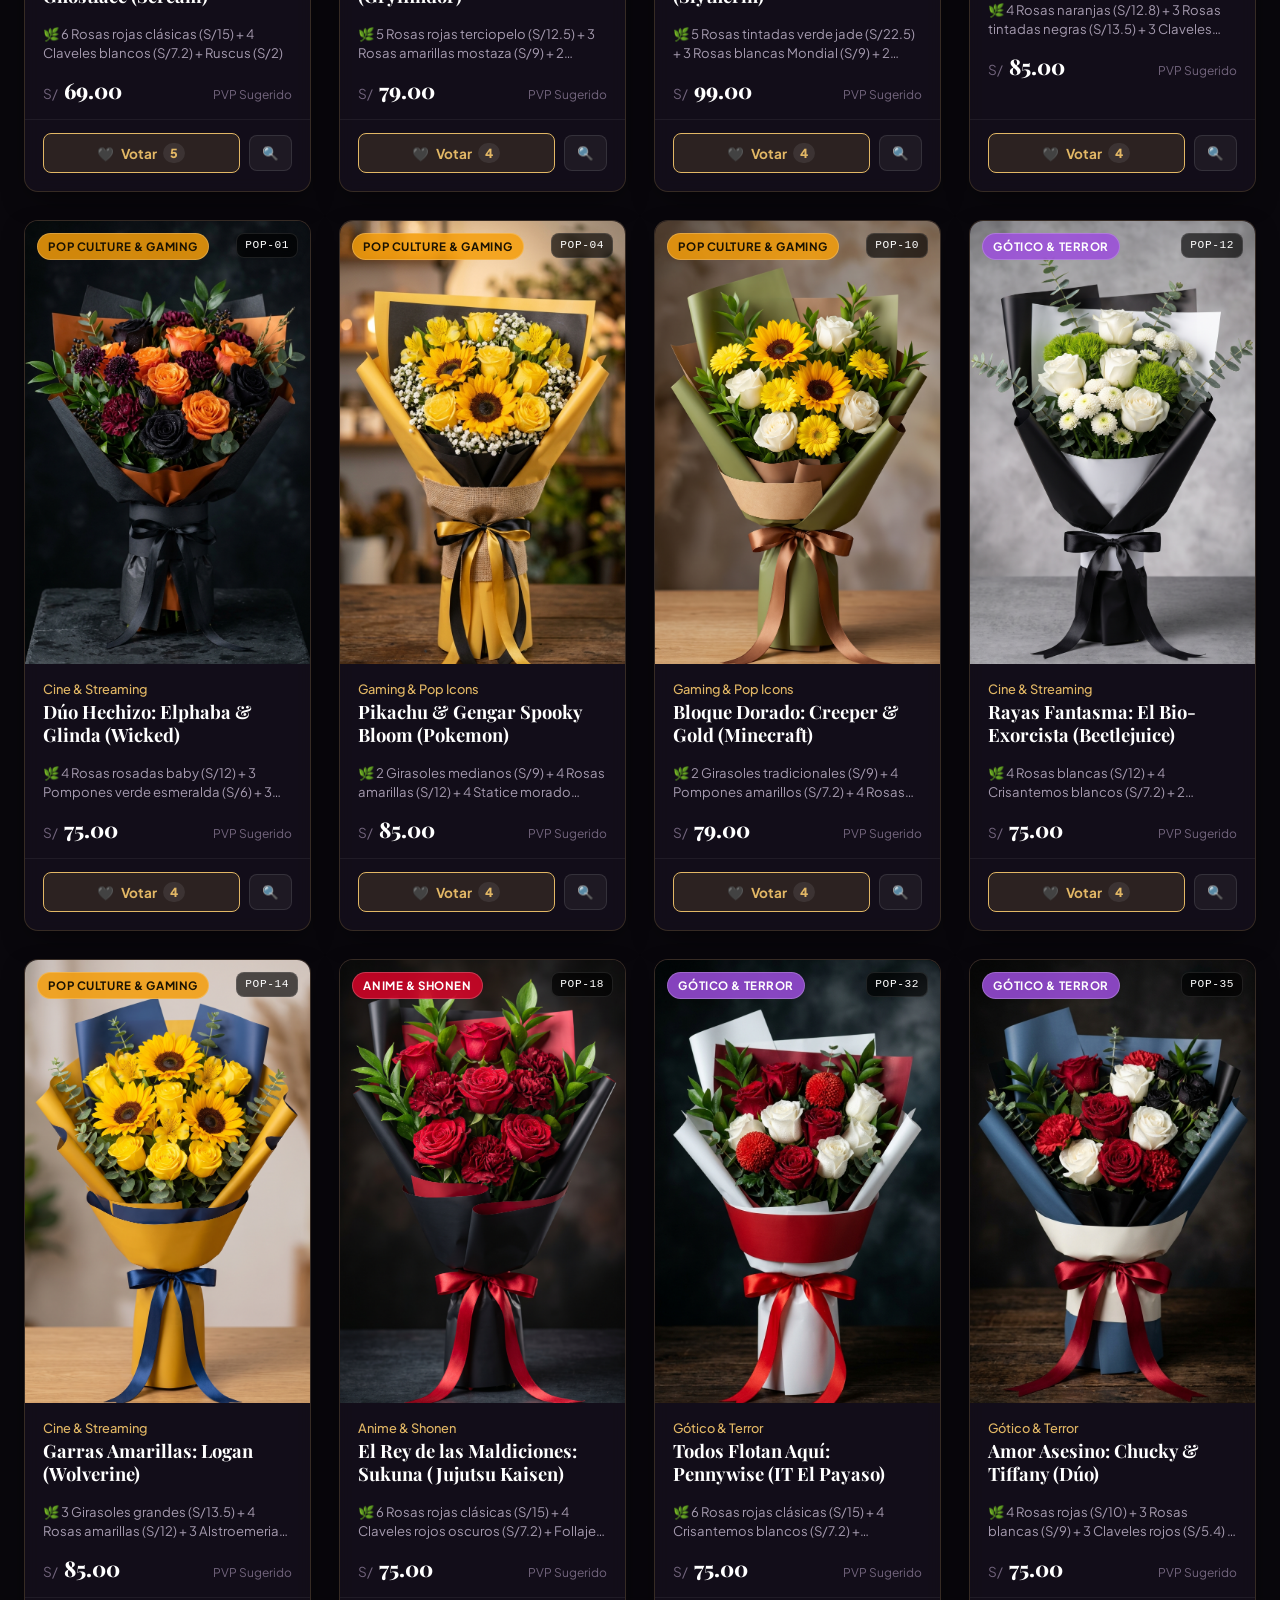
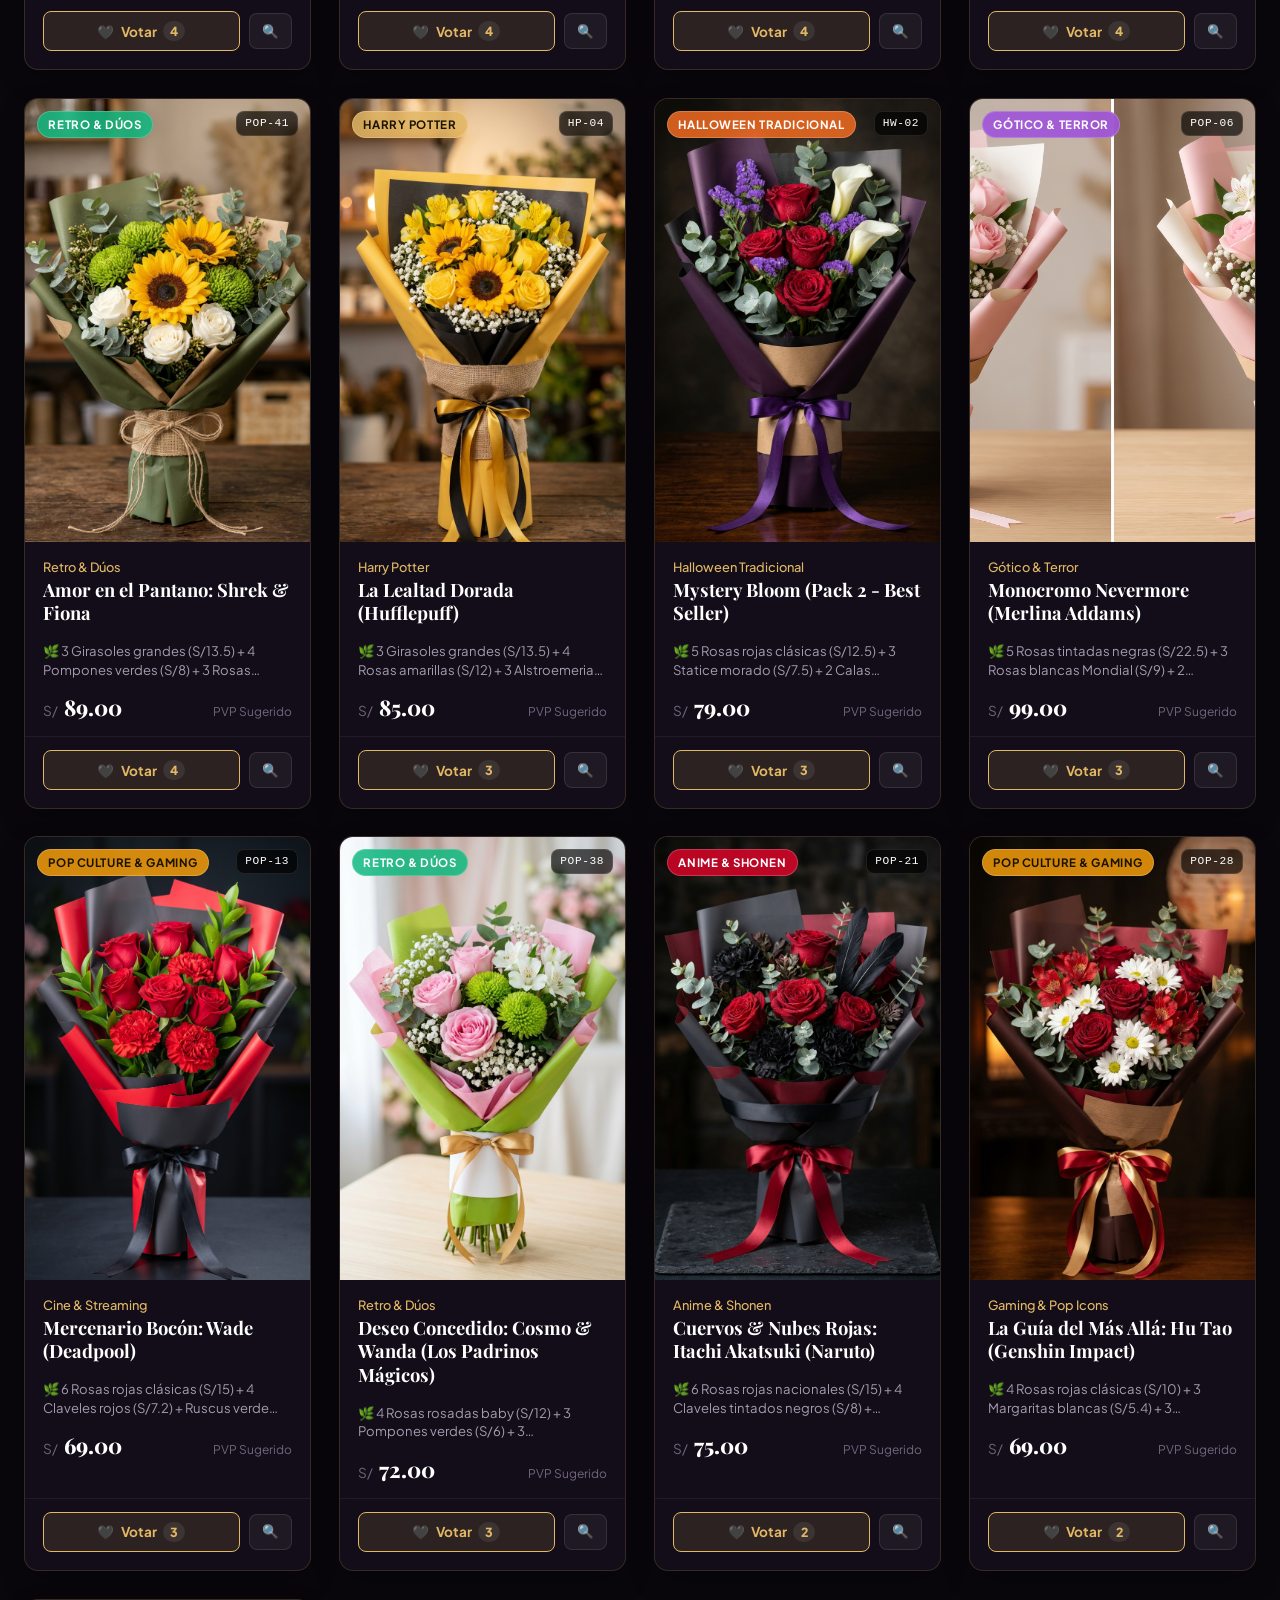
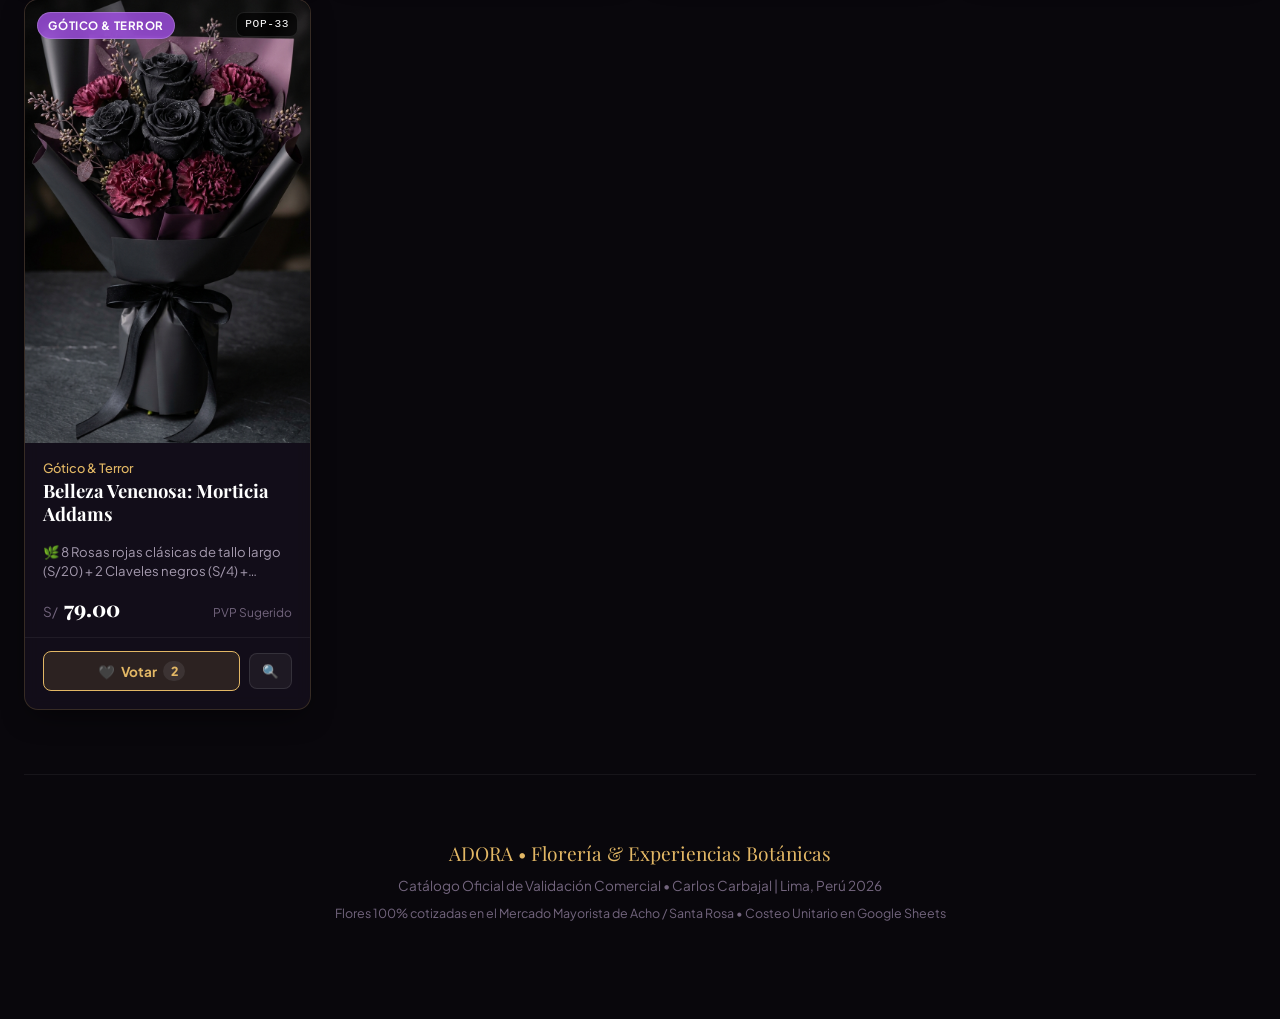
==== commit 8e811f48: "feat: integrar cotizador de delivery por GPS en Lima y checkout automatico a WhatsApp" ====
--- a/index.html
+++ b/index.html
@@ -149,6 +149,9 @@
               🎃 Votar por este Ramo
             </button>
           </div>
+
+          <!-- Dynamic Delivery & WhatsApp Checkout Module -->
+          <div id="modal-delivery-container"></div>
         </div>
       </div>
     </div>
@@ -156,6 +159,7 @@
 
   <!-- JavaScript (Zero-dependency, works directly via file:// and http://) -->
   <script src="./products-data.js"></script>
+  <script src="./checkout-delivery.js"></script>
   <script src="./app.js"></script>
 
 </body>
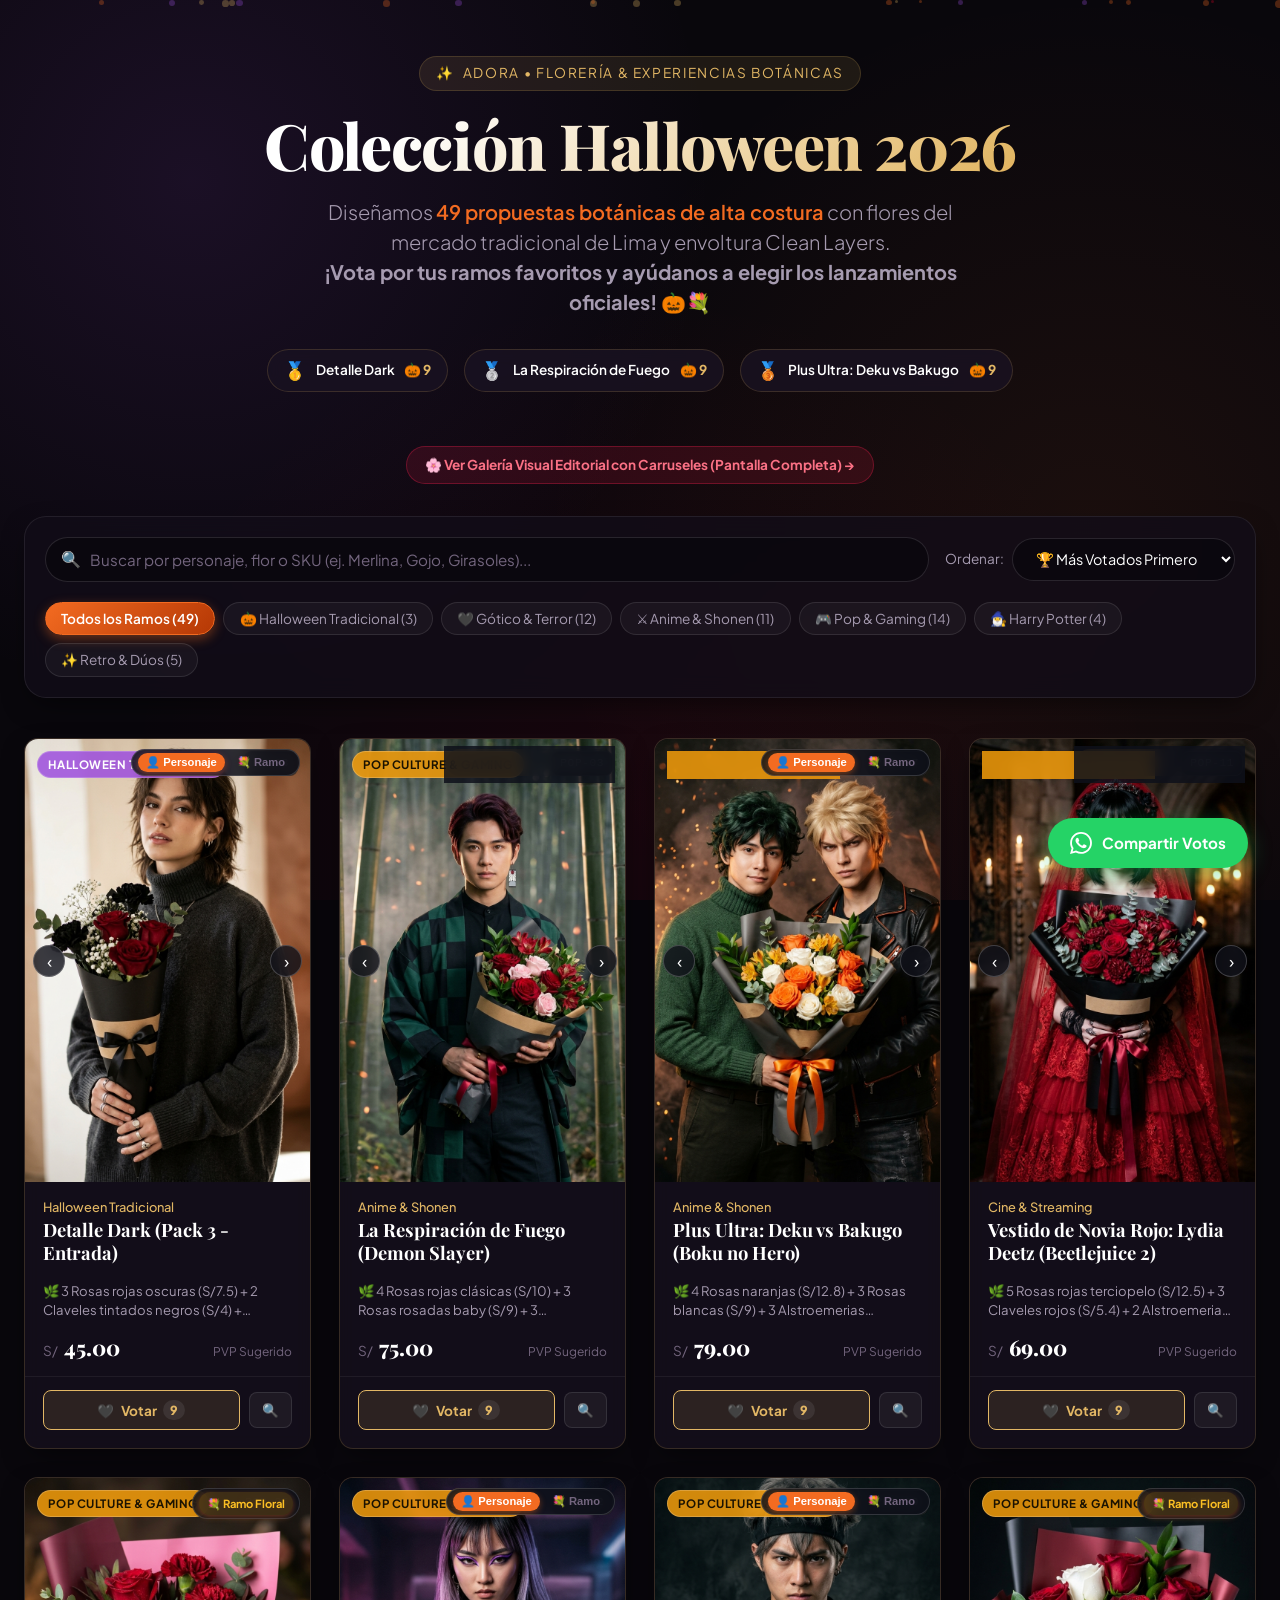
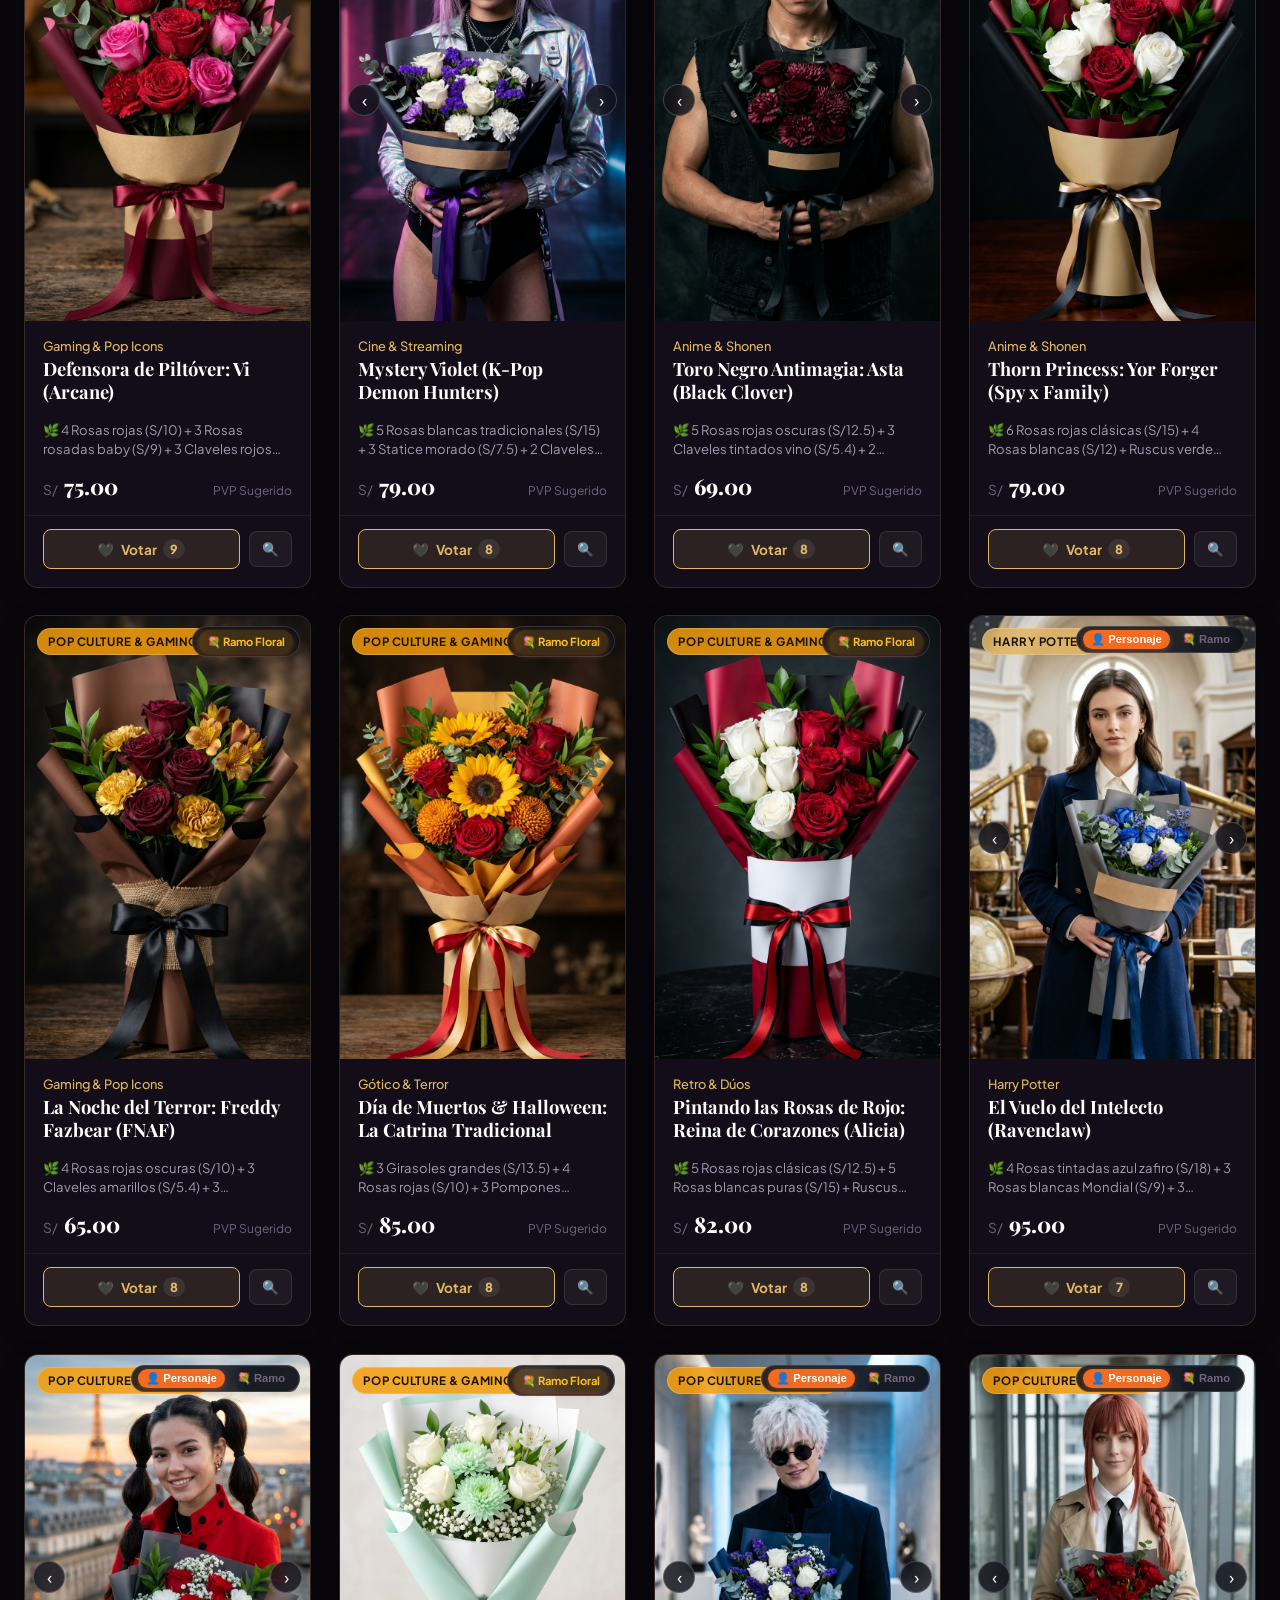
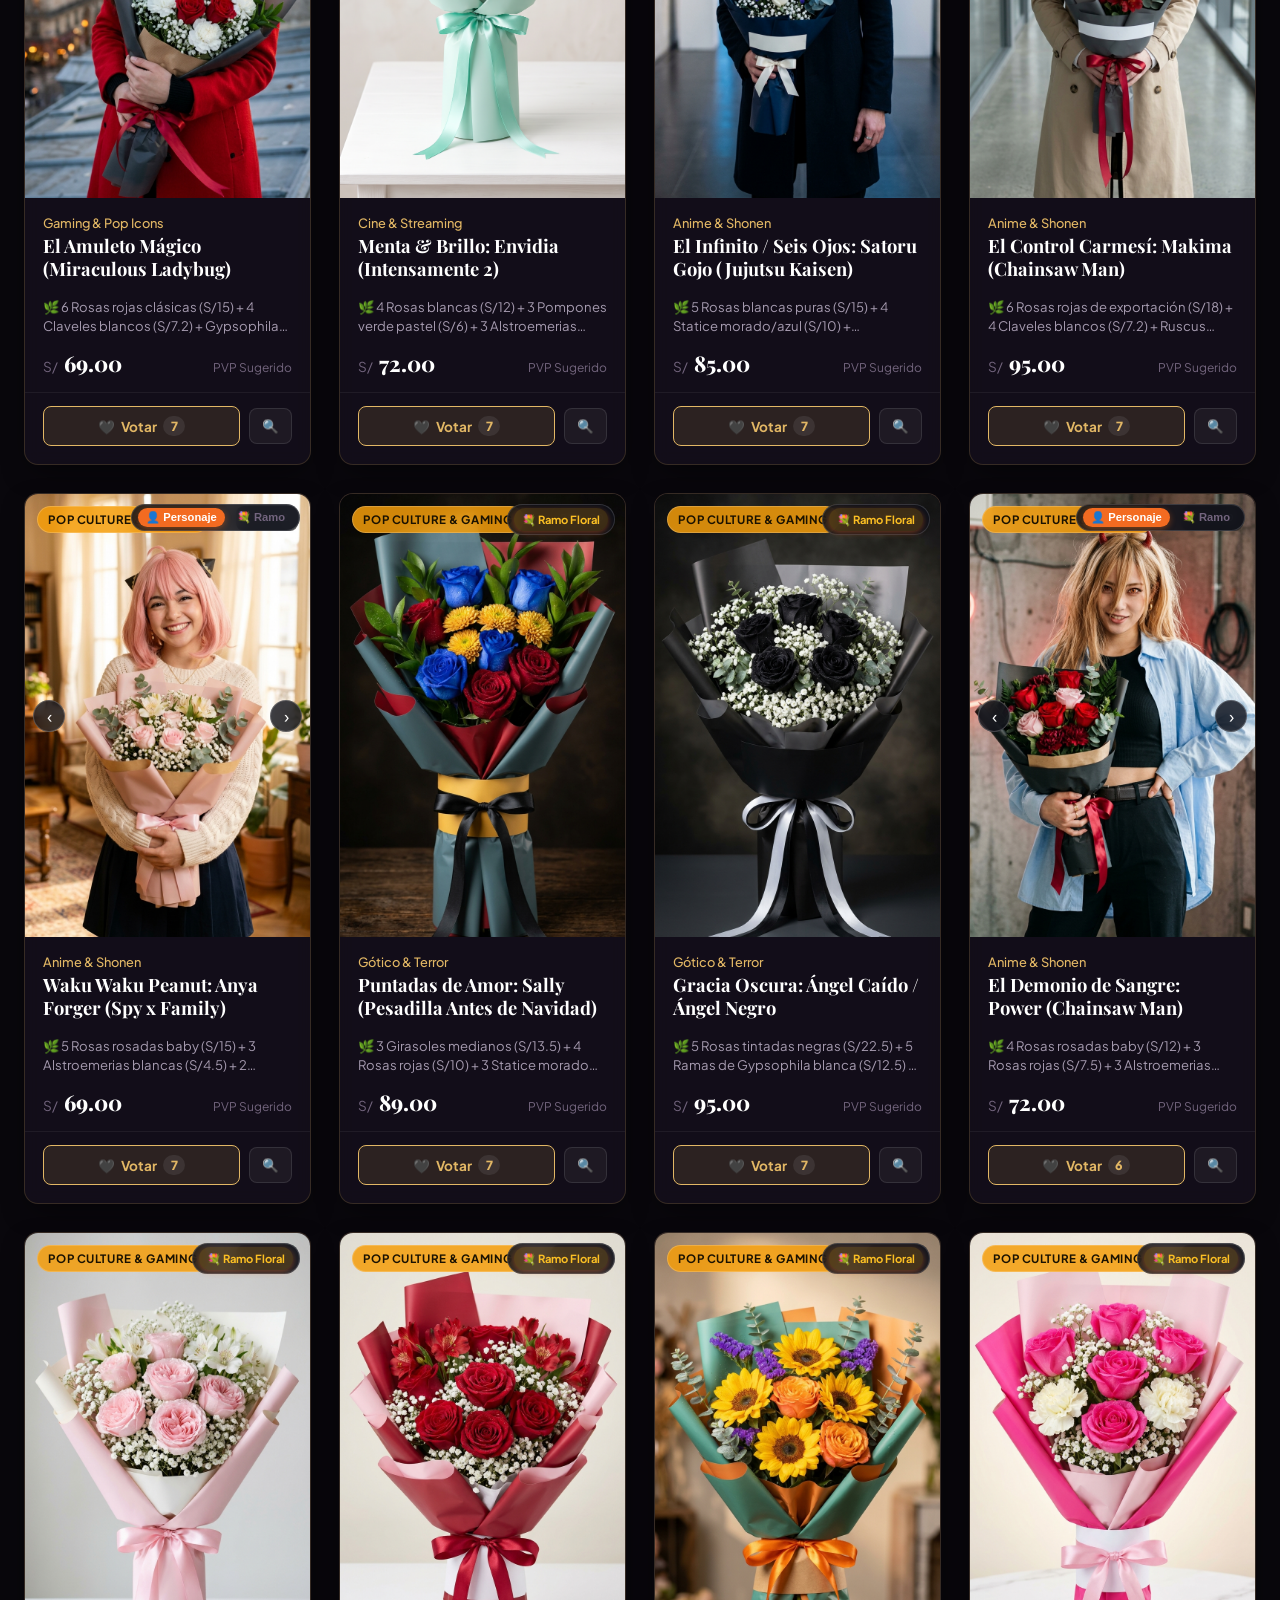
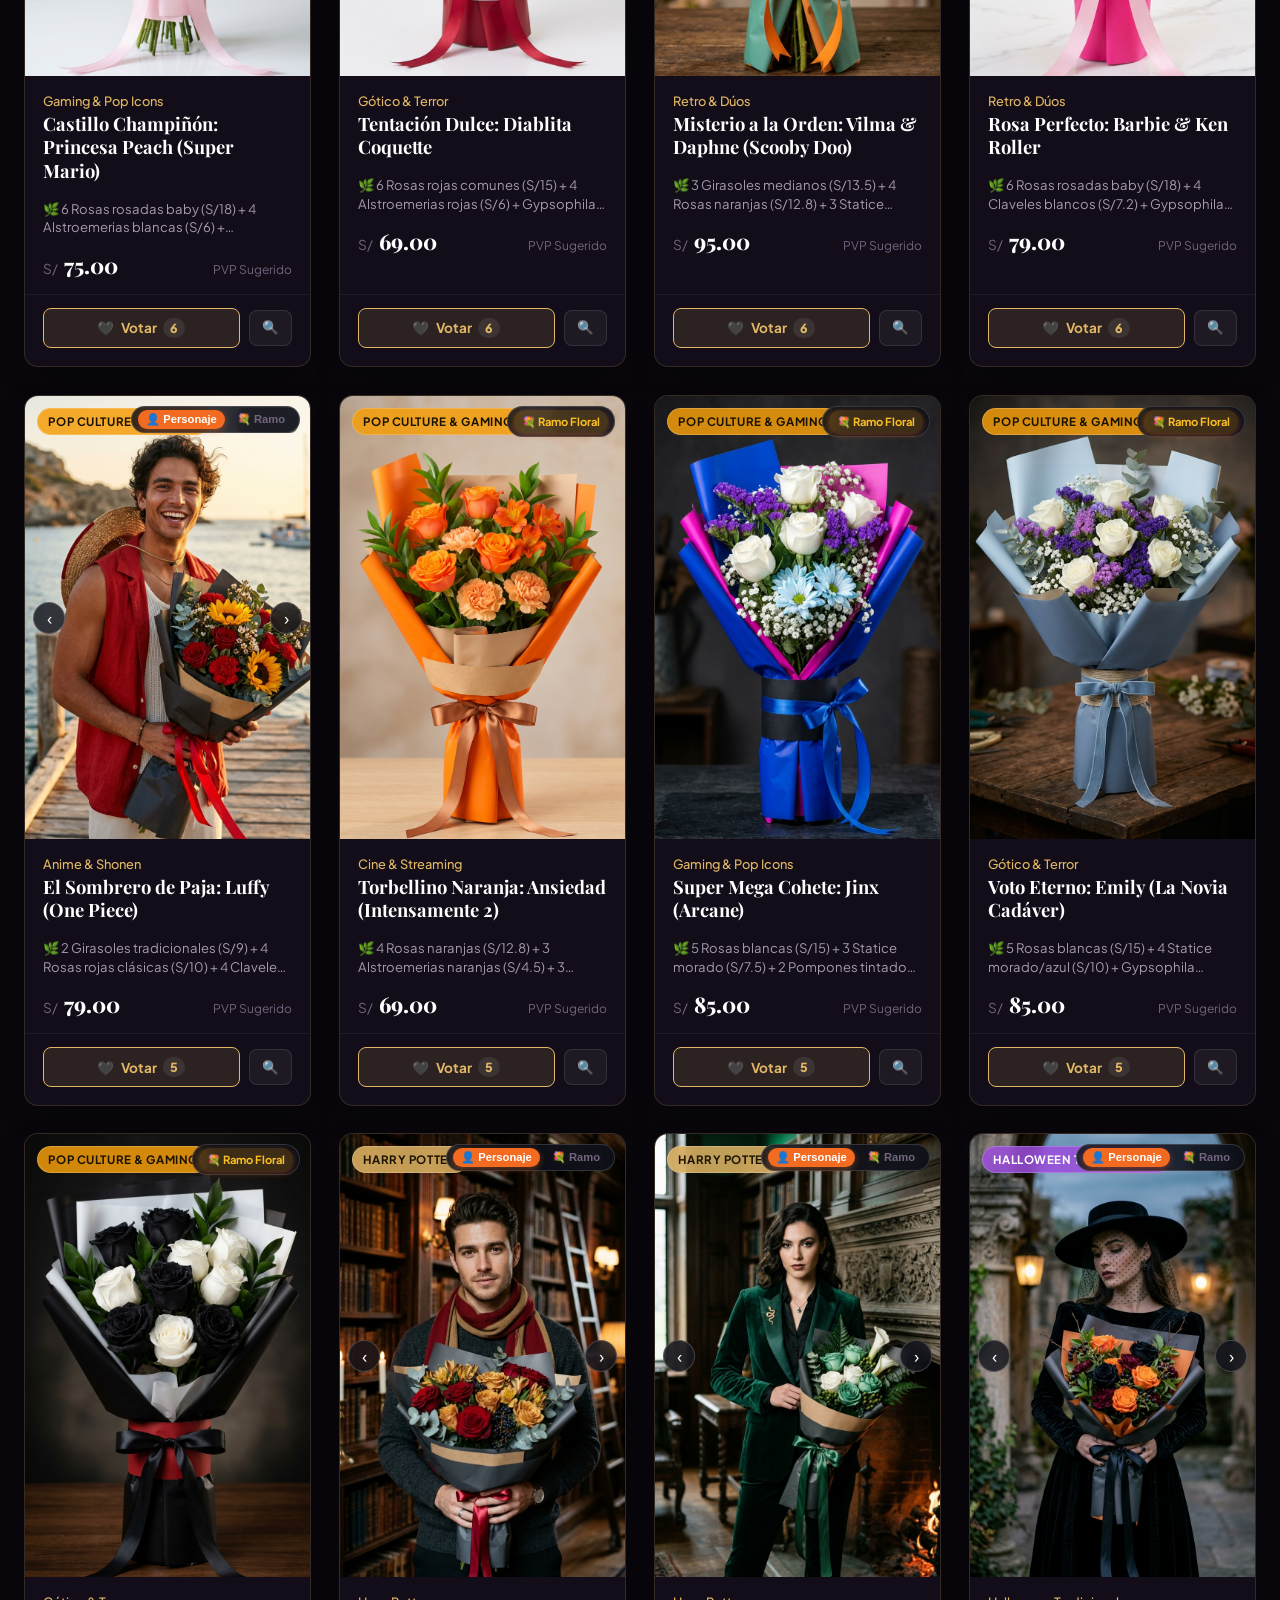
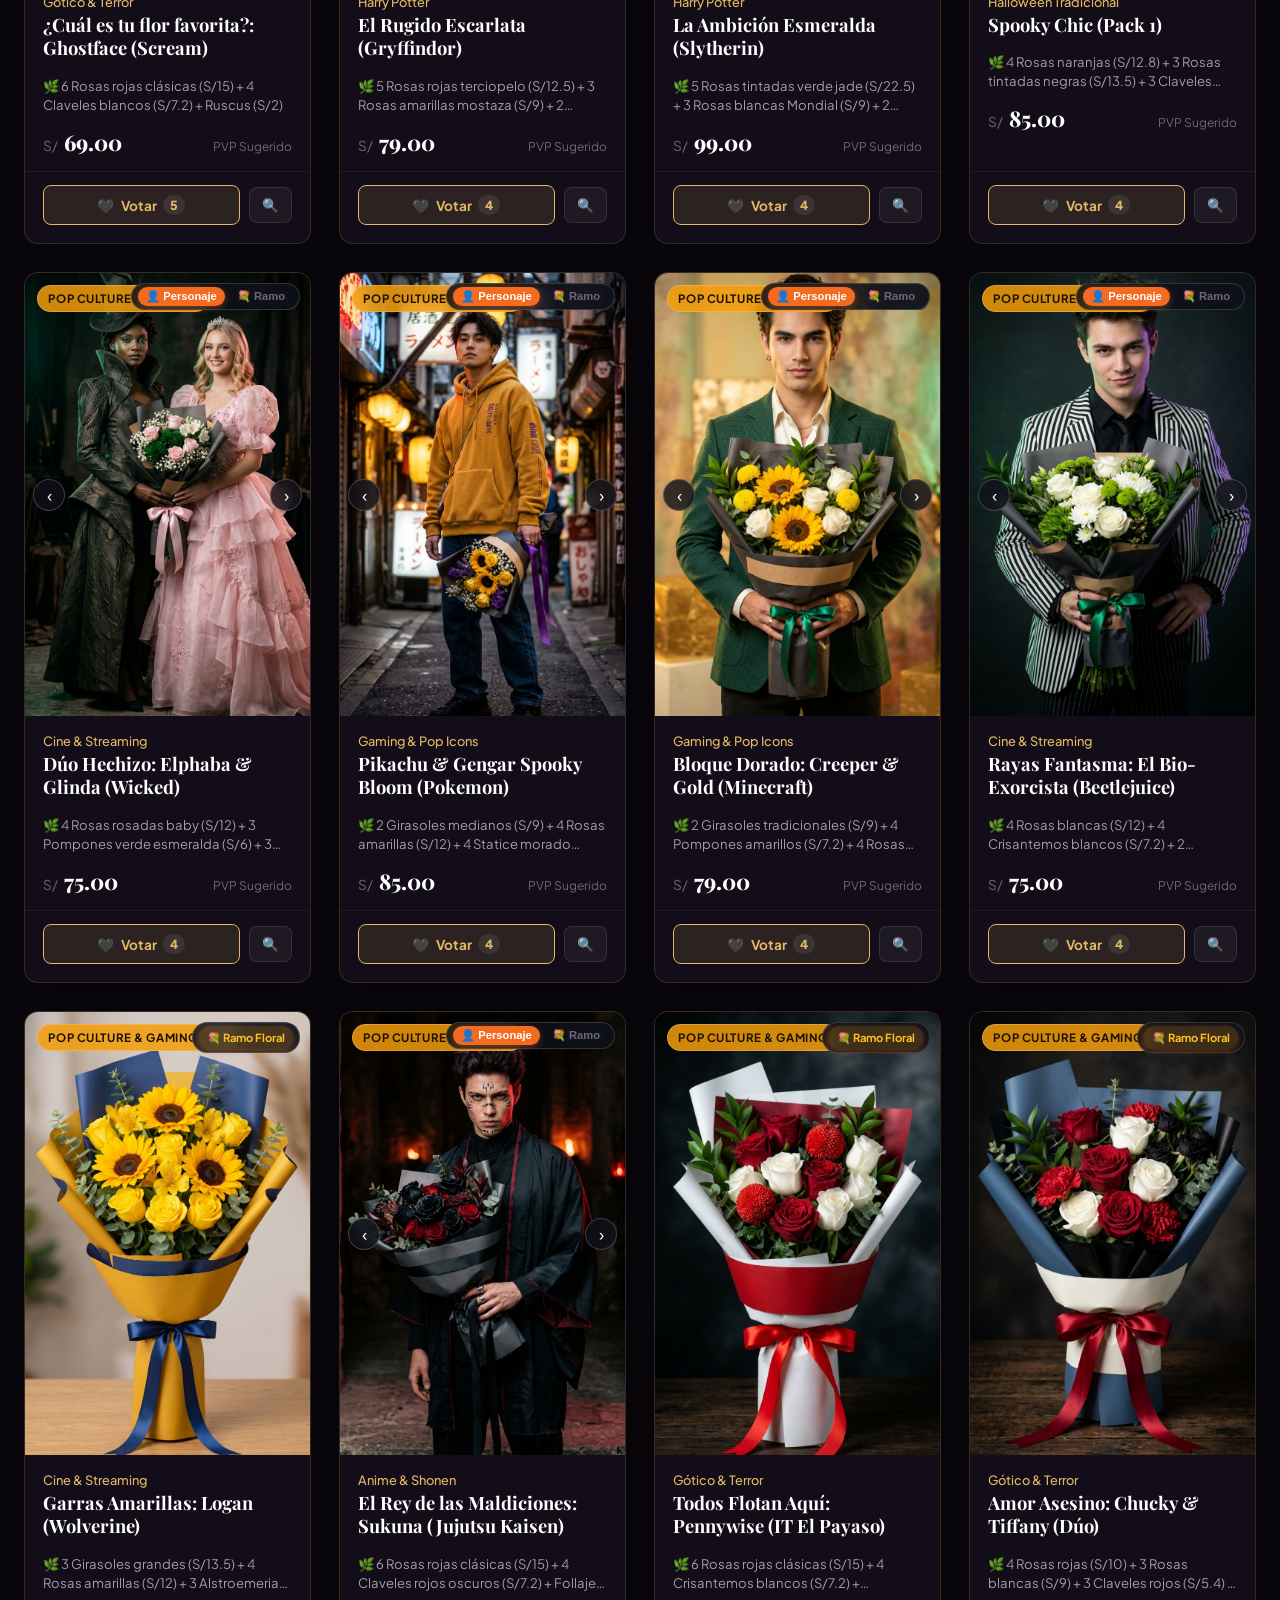
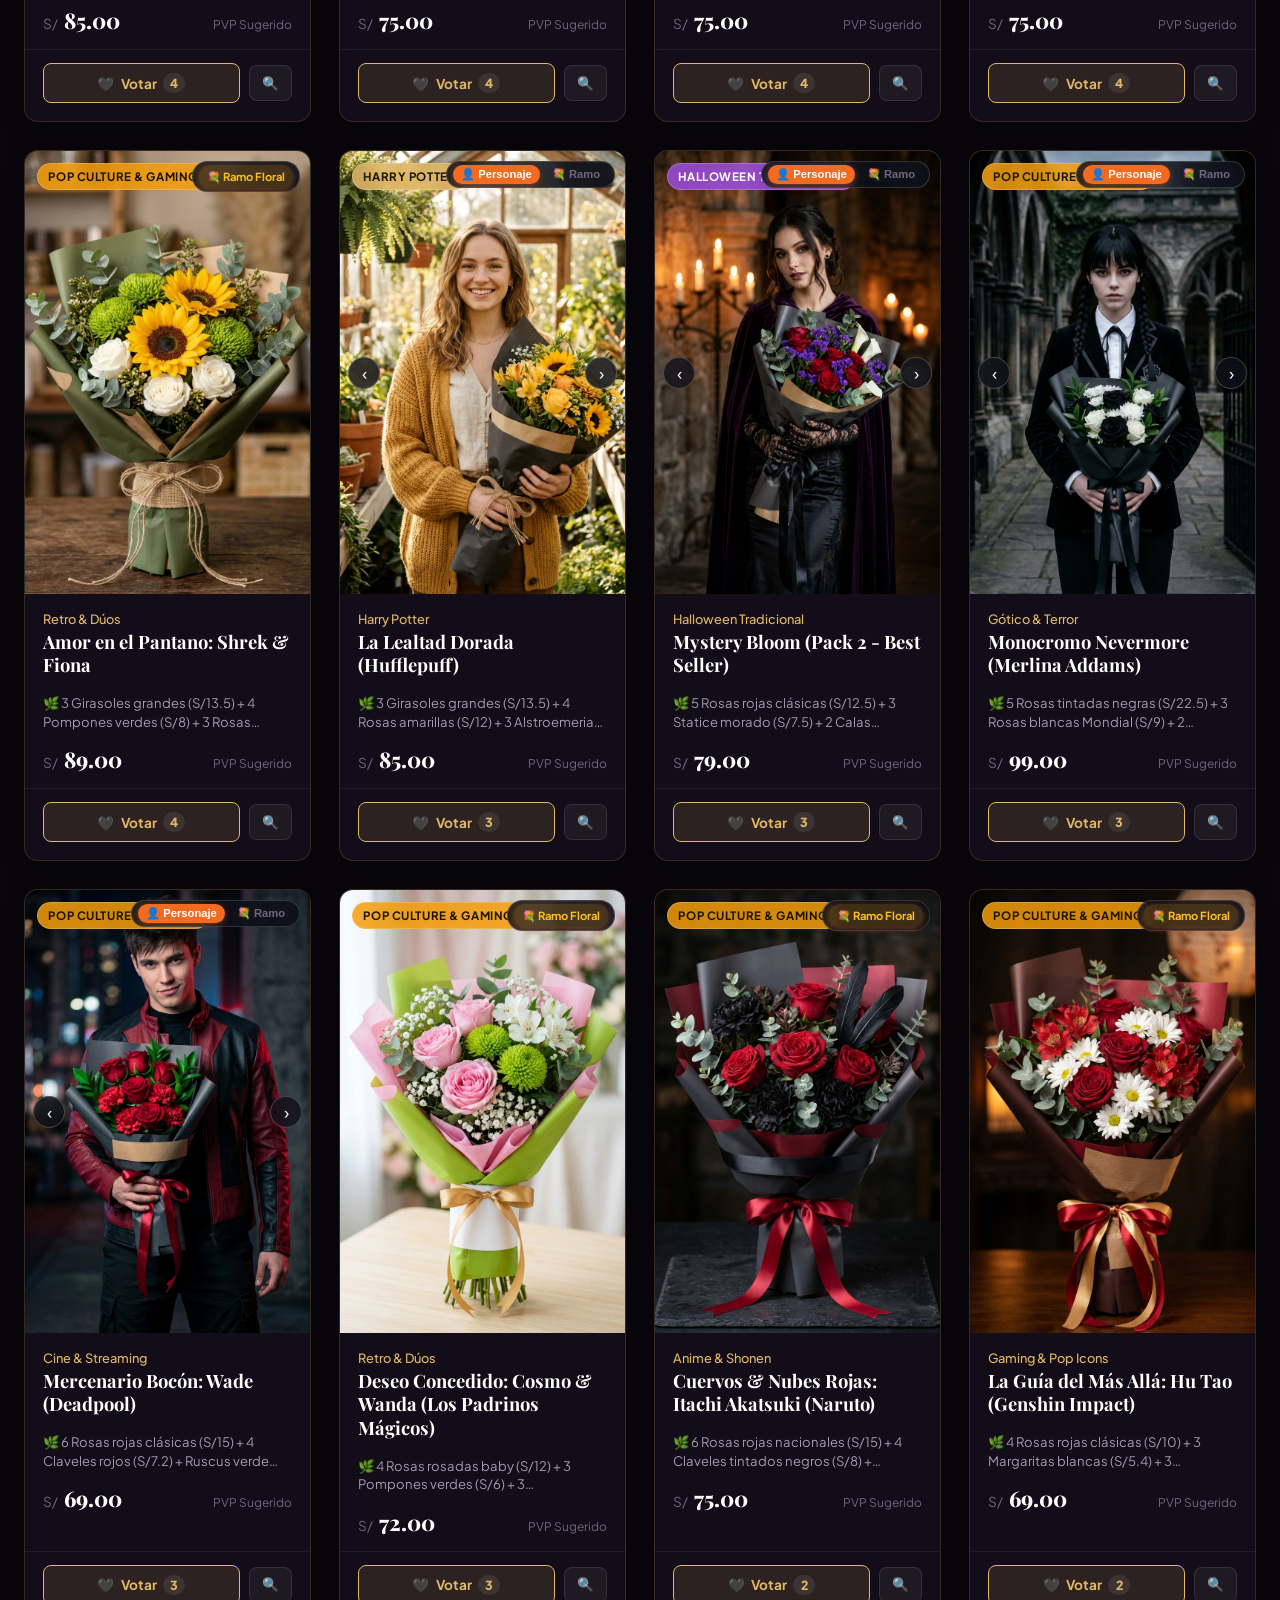
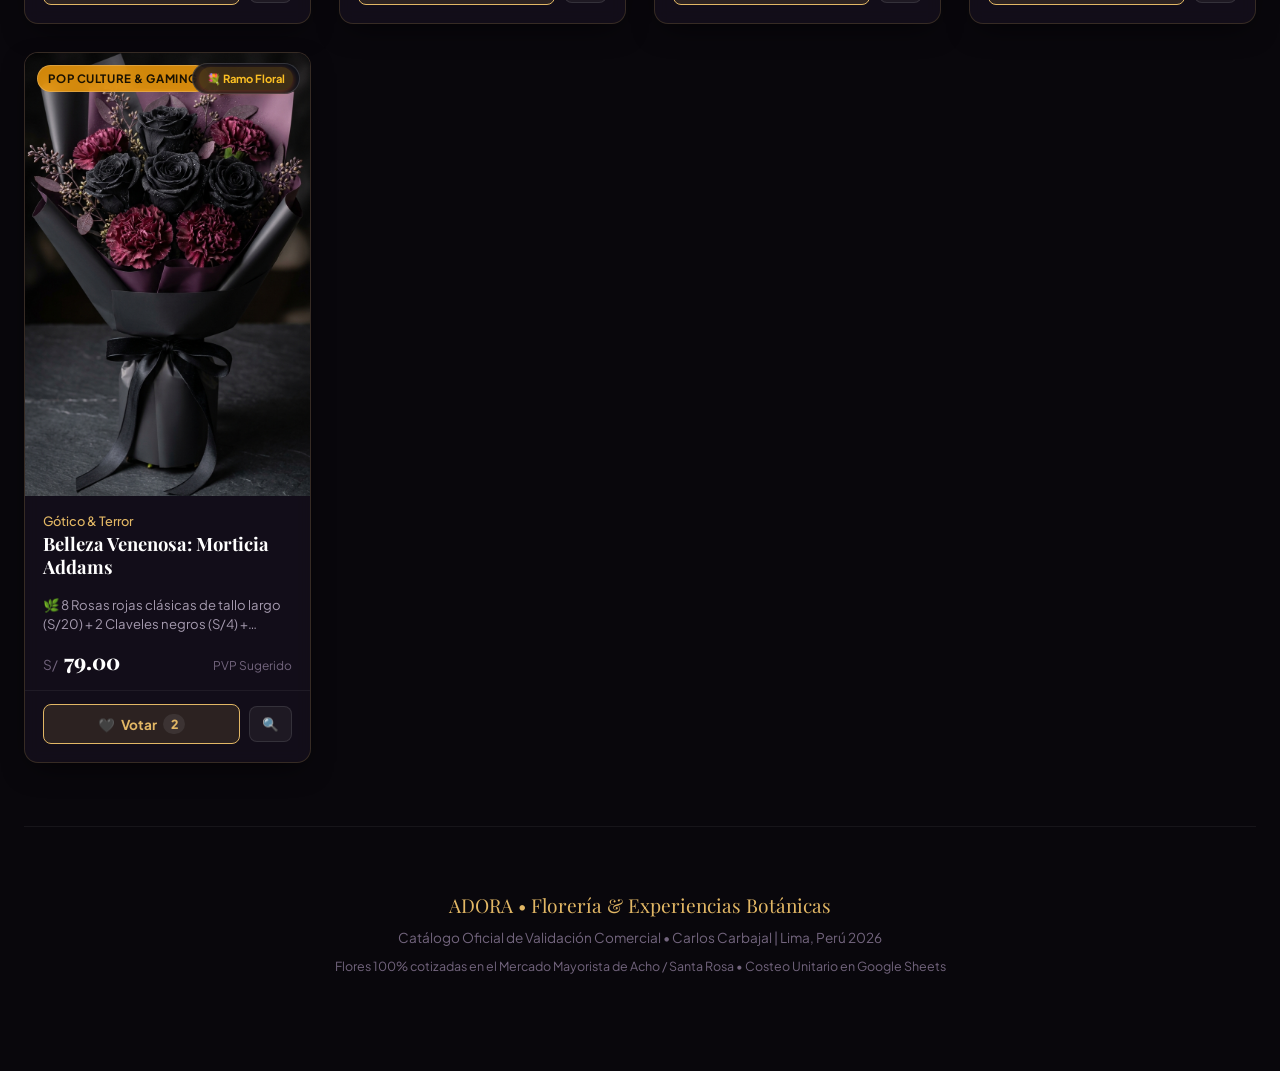
==== commit 63d95d22: "feat: integrar fotos de personajes en carrusel 1:1, validar precios y enlazar WhatsApp 975369266" ====
--- a/index.html
+++ b/index.html
@@ -36,6 +36,11 @@
       <!-- Live Top 3 Podium Preview -->
       <div class="podium-bar" id="podium-bar" aria-label="Top 3 Más Votados en Tiempo Real">
         <!-- Injected via JavaScript -->
+      </div>
+      <div style="text-align:center; margin-top: 10px;">
+        <a href="./galeria.html" class="nav-editorial-btn">
+          🌸 Ver Galería Visual Editorial con Carruseles (Pantalla Completa) &rarr;
+        </a>
       </div>
     </header>
 
@@ -99,7 +104,7 @@
   <a 
     id="whatsapp-share-btn" 
     class="whatsapp-floating" 
-    href="https://wa.me/?text=Hola%20Carlos" 
+    href="https://wa.me/51975369266?text=Hola%20Carlos" 
     target="_blank" 
     rel="noopener noreferrer"
     title="Compartir mis votos con Carlos por WhatsApp"
@@ -115,7 +120,11 @@
     <div class="modal-card">
       <button type="button" class="modal-close-btn" id="modal-close-btn" aria-label="Cerrar detalles">✕</button>
       
-      <div class="modal-media">
+      <div class="modal-media" style="position:relative;">
+        <div class="modal-toggle-pills" id="modal-toggle-pills" style="display:none;">
+          <button type="button" class="modal-toggle-tab active" id="modal-tab-char" onclick="window.switchModalTab('char')">👤 Personaje</button>
+          <button type="button" class="modal-toggle-tab" id="modal-tab-arr" onclick="window.switchModalTab('arr')">💐 Ramo Floral</button>
+        </div>
         <img id="modal-img" src="" alt="Vista previa del ramo">
       </div>
 
--- a/styles.css
+++ b/styles.css
@@ -726,3 +726,121 @@
   color: var(--accent-gold);
   margin-bottom: 0.5rem;
 }
+
+/* ==========================================================================
+   ADORA Carousel & Character Controls
+   ========================================================================== */
+.card-carousel-controls {
+  position: absolute;
+  top: 10px;
+  right: 10px;
+  display: flex;
+  gap: 4px;
+  z-index: 5;
+  background: rgba(15, 17, 26, 0.85);
+  backdrop-filter: blur(8px);
+  padding: 3px 6px;
+  border-radius: 9999px;
+  border: 1px solid rgba(255, 255, 255, 0.15);
+}
+
+.card-tab-btn {
+  background: transparent;
+  border: none;
+  color: var(--text-dim);
+  padding: 3px 8px;
+  border-radius: 9999px;
+  font-size: 0.7rem;
+  font-weight: 700;
+  cursor: pointer;
+  transition: all 0.2s;
+}
+
+.card-tab-btn.active {
+  background: var(--accent-pumpkin);
+  color: #fff;
+  box-shadow: 0 2px 6px rgba(243, 107, 33, 0.4);
+}
+
+.card-carousel-arrow {
+  position: absolute;
+  top: 50%;
+  transform: translateY(-50%);
+  width: 32px;
+  height: 32px;
+  border-radius: 50%;
+  background: rgba(15, 17, 26, 0.8);
+  backdrop-filter: blur(8px);
+  border: 1px solid rgba(255, 255, 255, 0.2);
+  color: #fff;
+  display: flex;
+  align-items: center;
+  justify-content: center;
+  cursor: pointer;
+  z-index: 6;
+  font-size: 1.1rem;
+  transition: all 0.2s;
+  user-select: none;
+}
+
+.card-carousel-arrow:hover {
+  background: var(--accent-pumpkin);
+  border-color: var(--accent-pumpkin);
+}
+
+.card-carousel-arrow.prev { left: 8px; }
+.card-carousel-arrow.next { right: 8px; }
+
+/* Modal Toggle Pills */
+.modal-toggle-pills {
+  position: absolute;
+  top: 12px;
+  right: 12px;
+  display: flex;
+  gap: 6px;
+  z-index: 10;
+  background: rgba(15, 17, 26, 0.85);
+  backdrop-filter: blur(10px);
+  padding: 4px;
+  border-radius: 9999px;
+  border: 1px solid rgba(255, 255, 255, 0.18);
+}
+
+.modal-toggle-tab {
+  background: transparent;
+  border: none;
+  color: var(--text-dim);
+  padding: 5px 12px;
+  border-radius: 9999px;
+  font-size: 0.78rem;
+  font-weight: 700;
+  cursor: pointer;
+  transition: all 0.2s;
+}
+
+.modal-toggle-tab.active {
+  background: var(--accent-pumpkin);
+  color: #fff;
+}
+
+.nav-editorial-btn {
+  display: inline-flex;
+  align-items: center;
+  gap: 6px;
+  padding: 8px 18px;
+  border-radius: 9999px;
+  background: rgba(225, 29, 72, 0.15);
+  border: 1px solid rgba(225, 29, 72, 0.35);
+  color: #fb7185;
+  font-size: 0.85rem;
+  font-weight: 700;
+  text-decoration: none;
+  transition: all 0.2s;
+  margin-top: 14px;
+}
+
+.nav-editorial-btn:hover {
+  background: #e11d48;
+  color: #fff;
+  box-shadow: 0 4px 14px rgba(225, 29, 72, 0.4);
+}
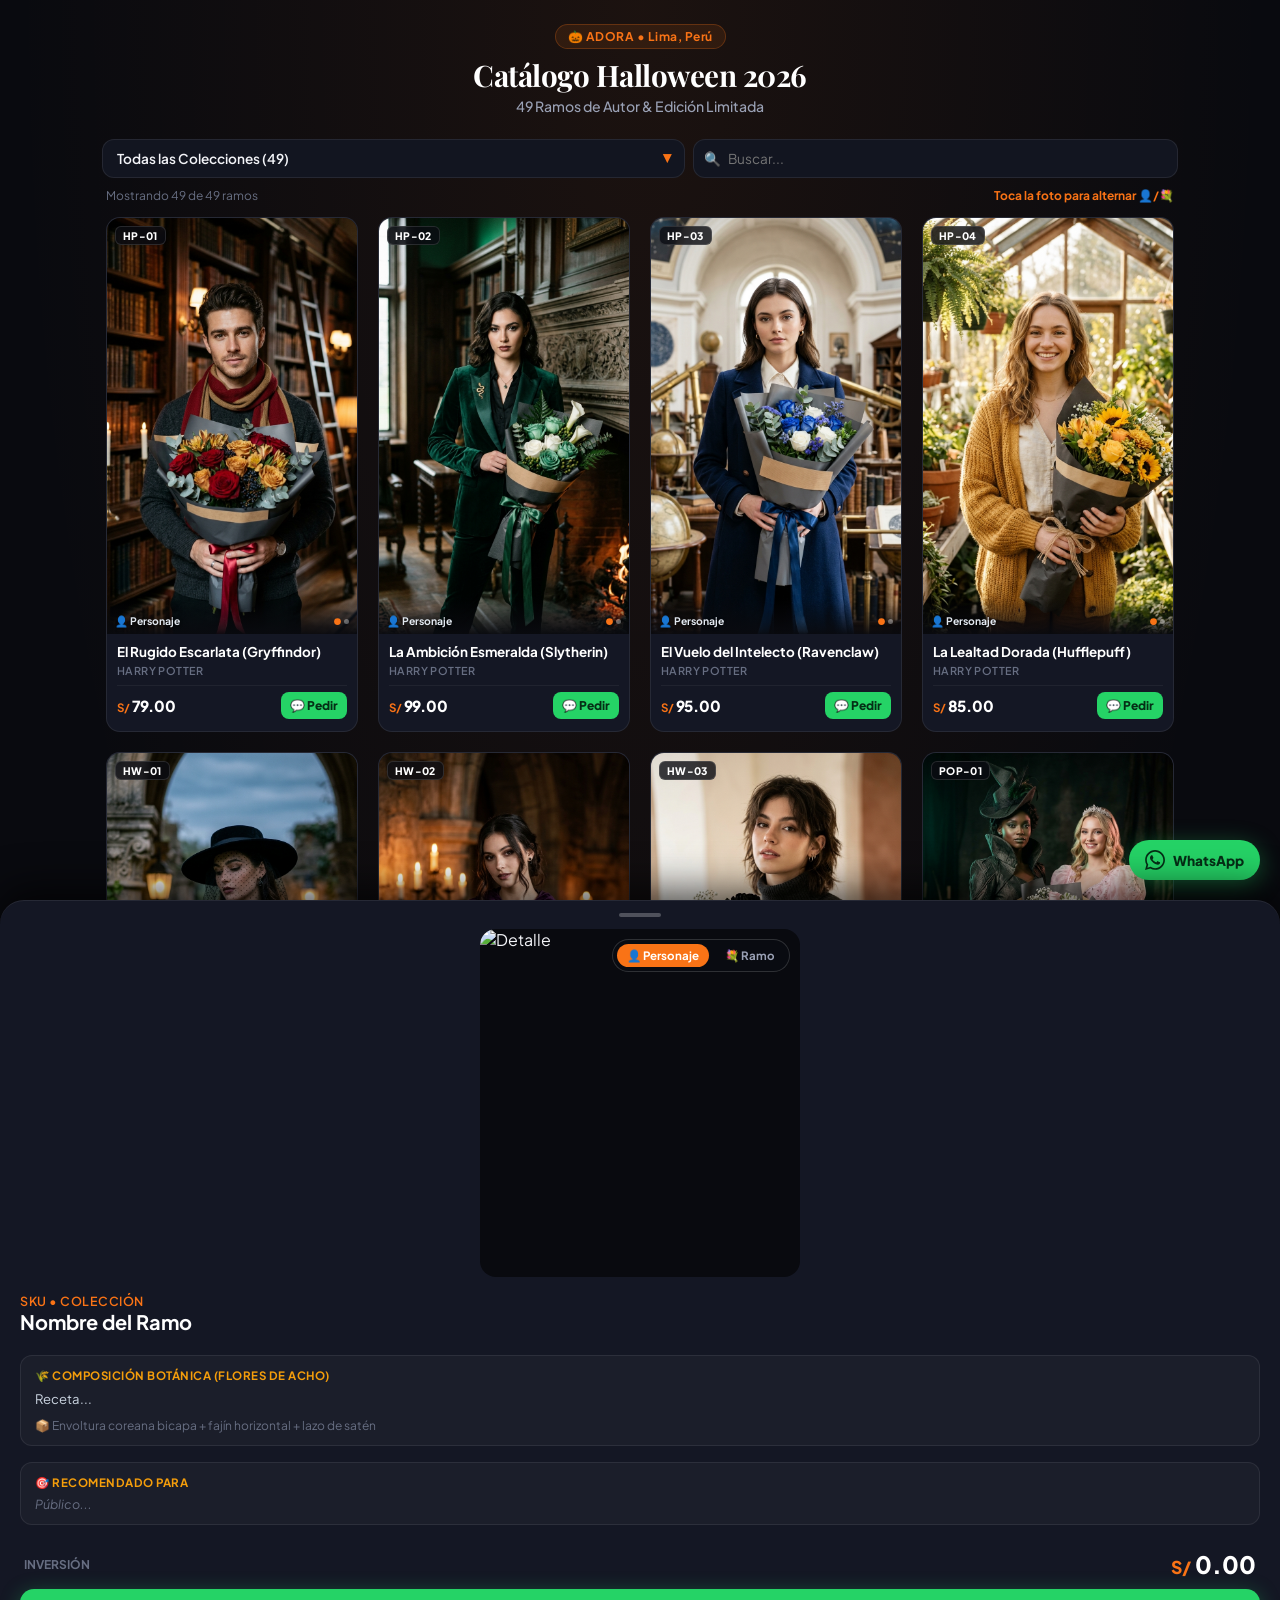
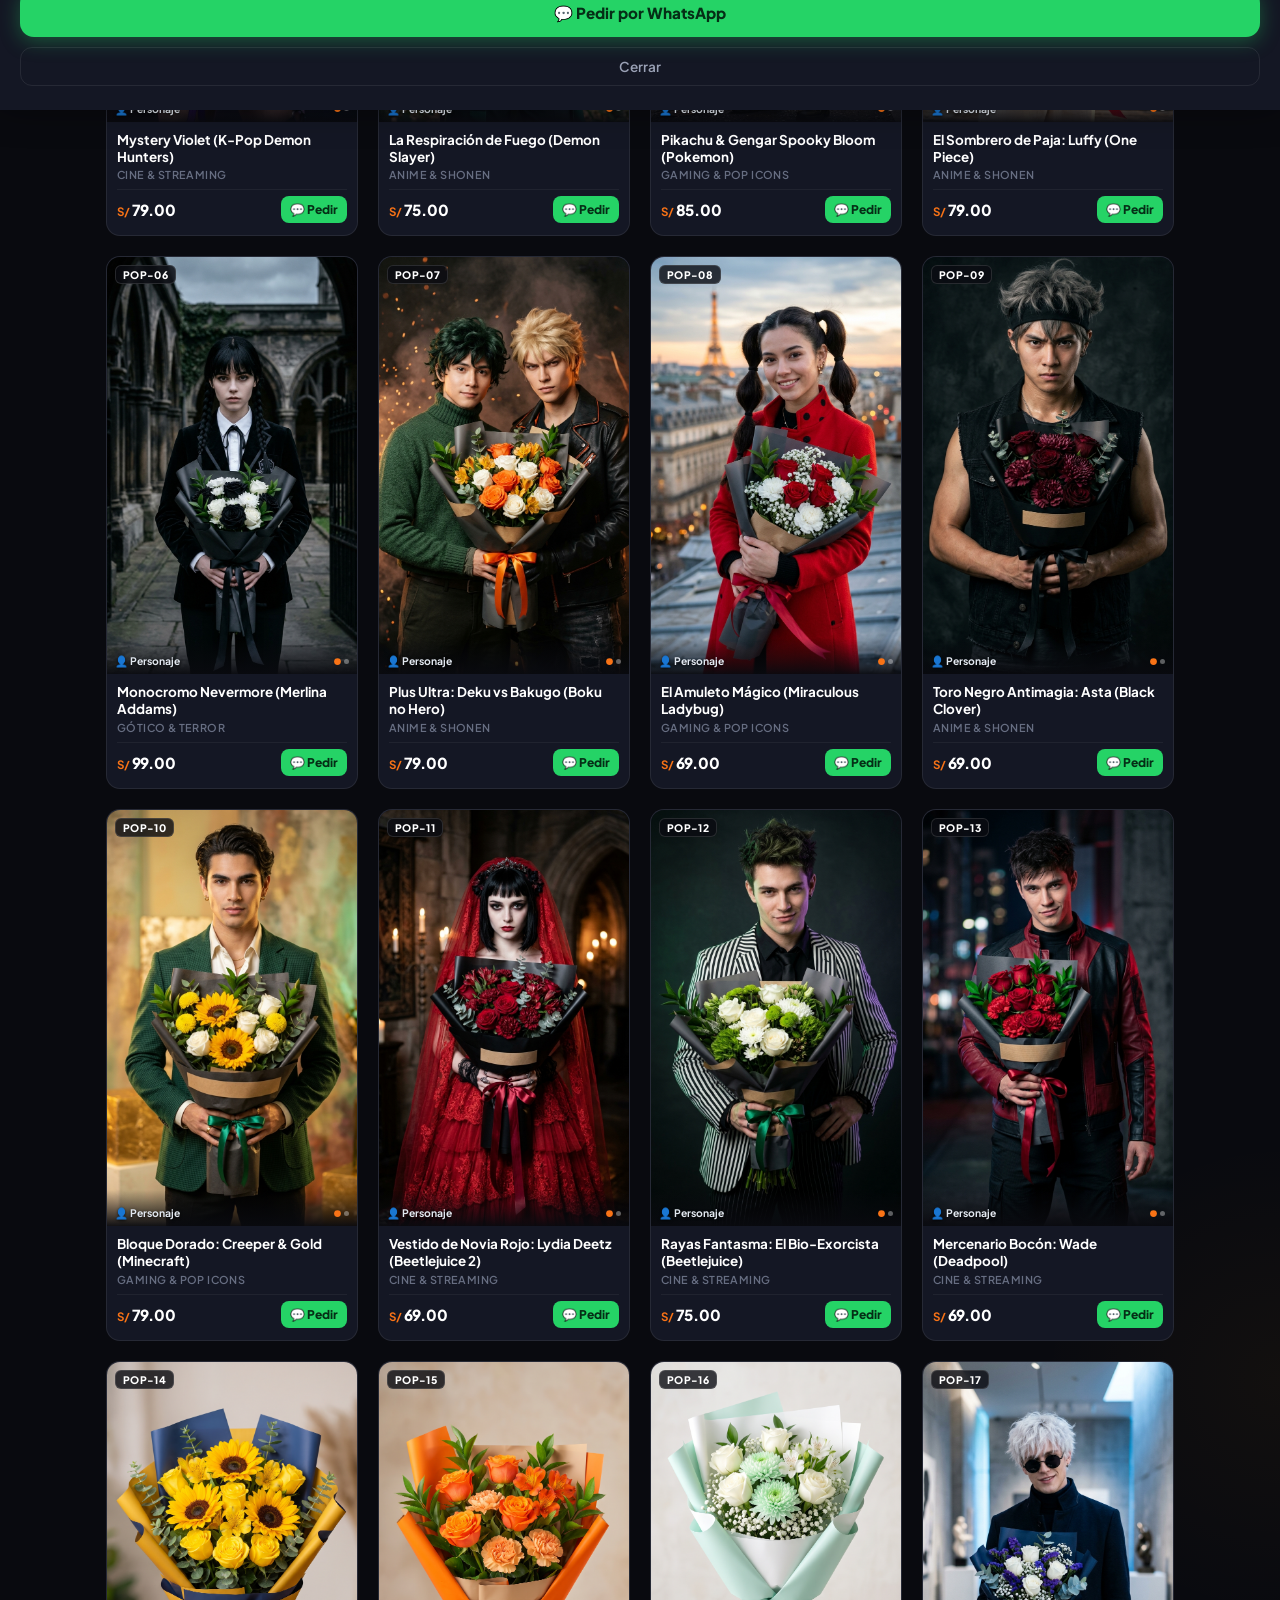
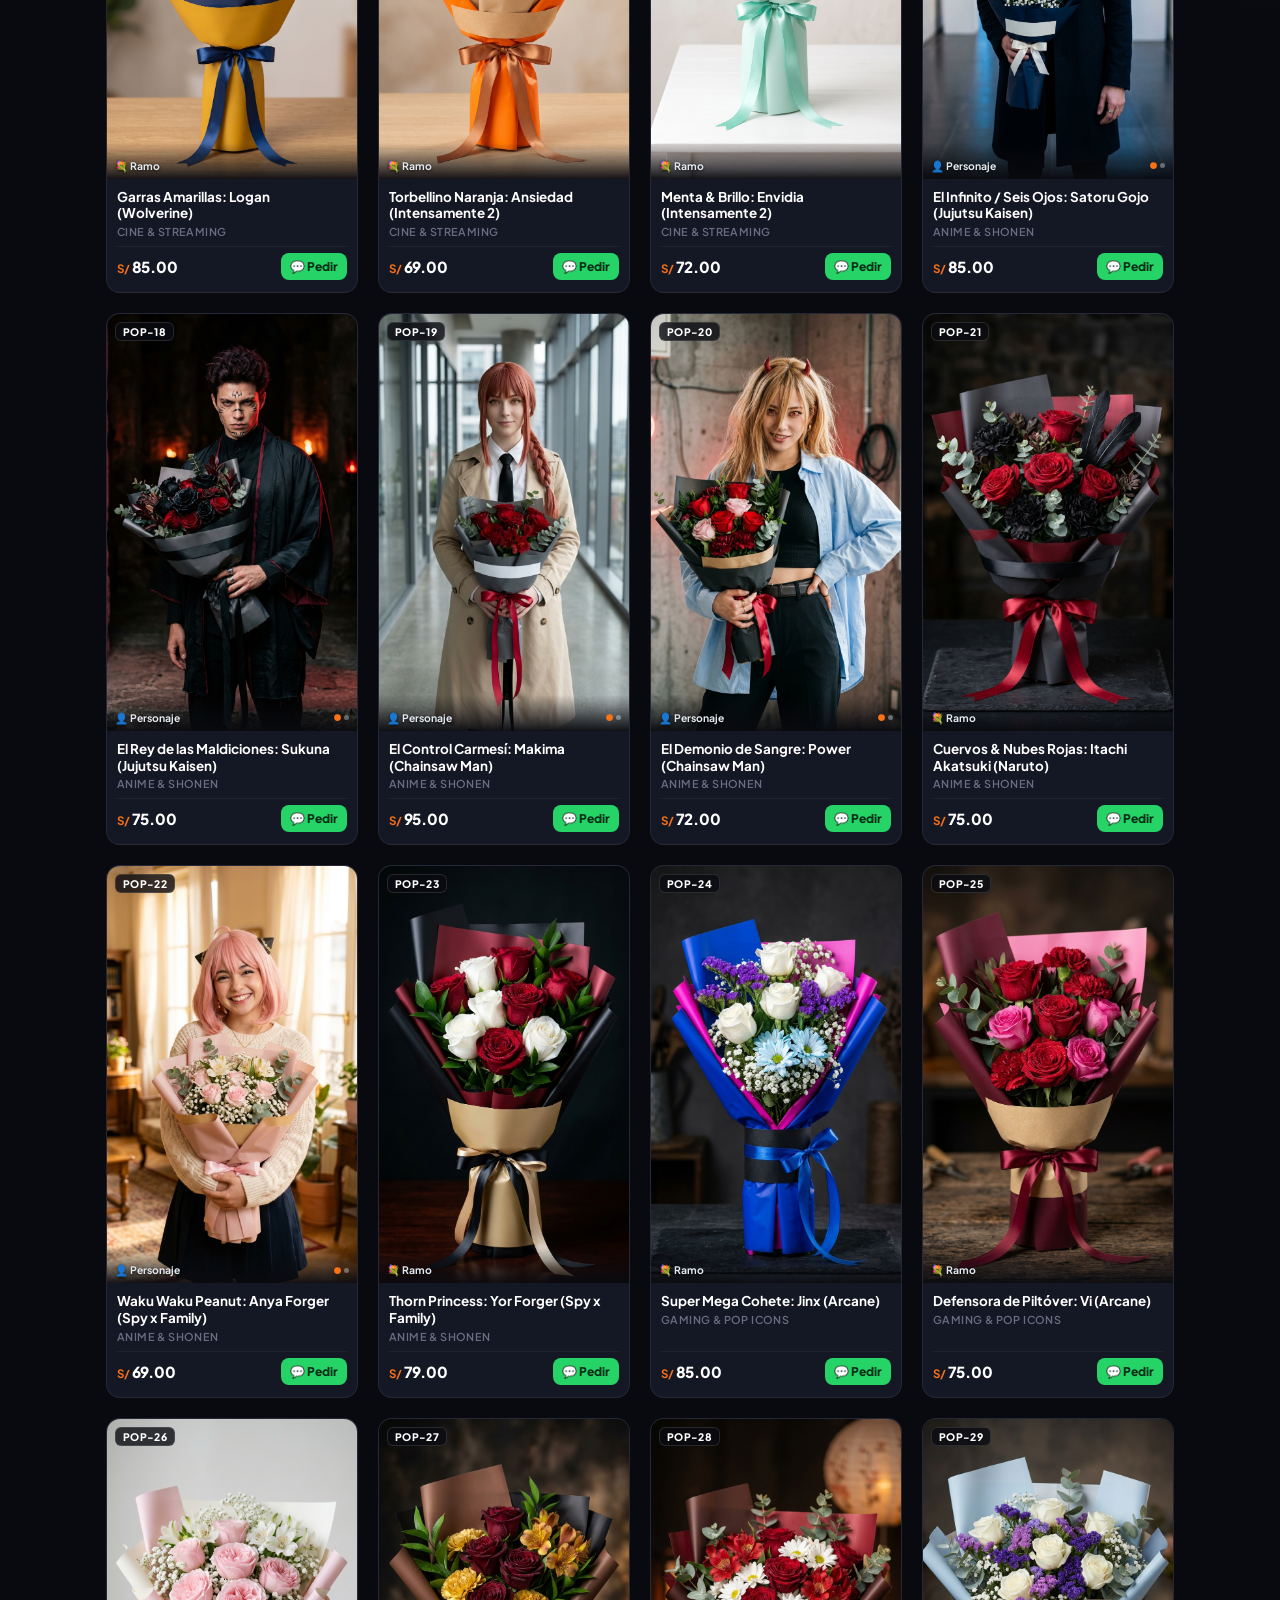
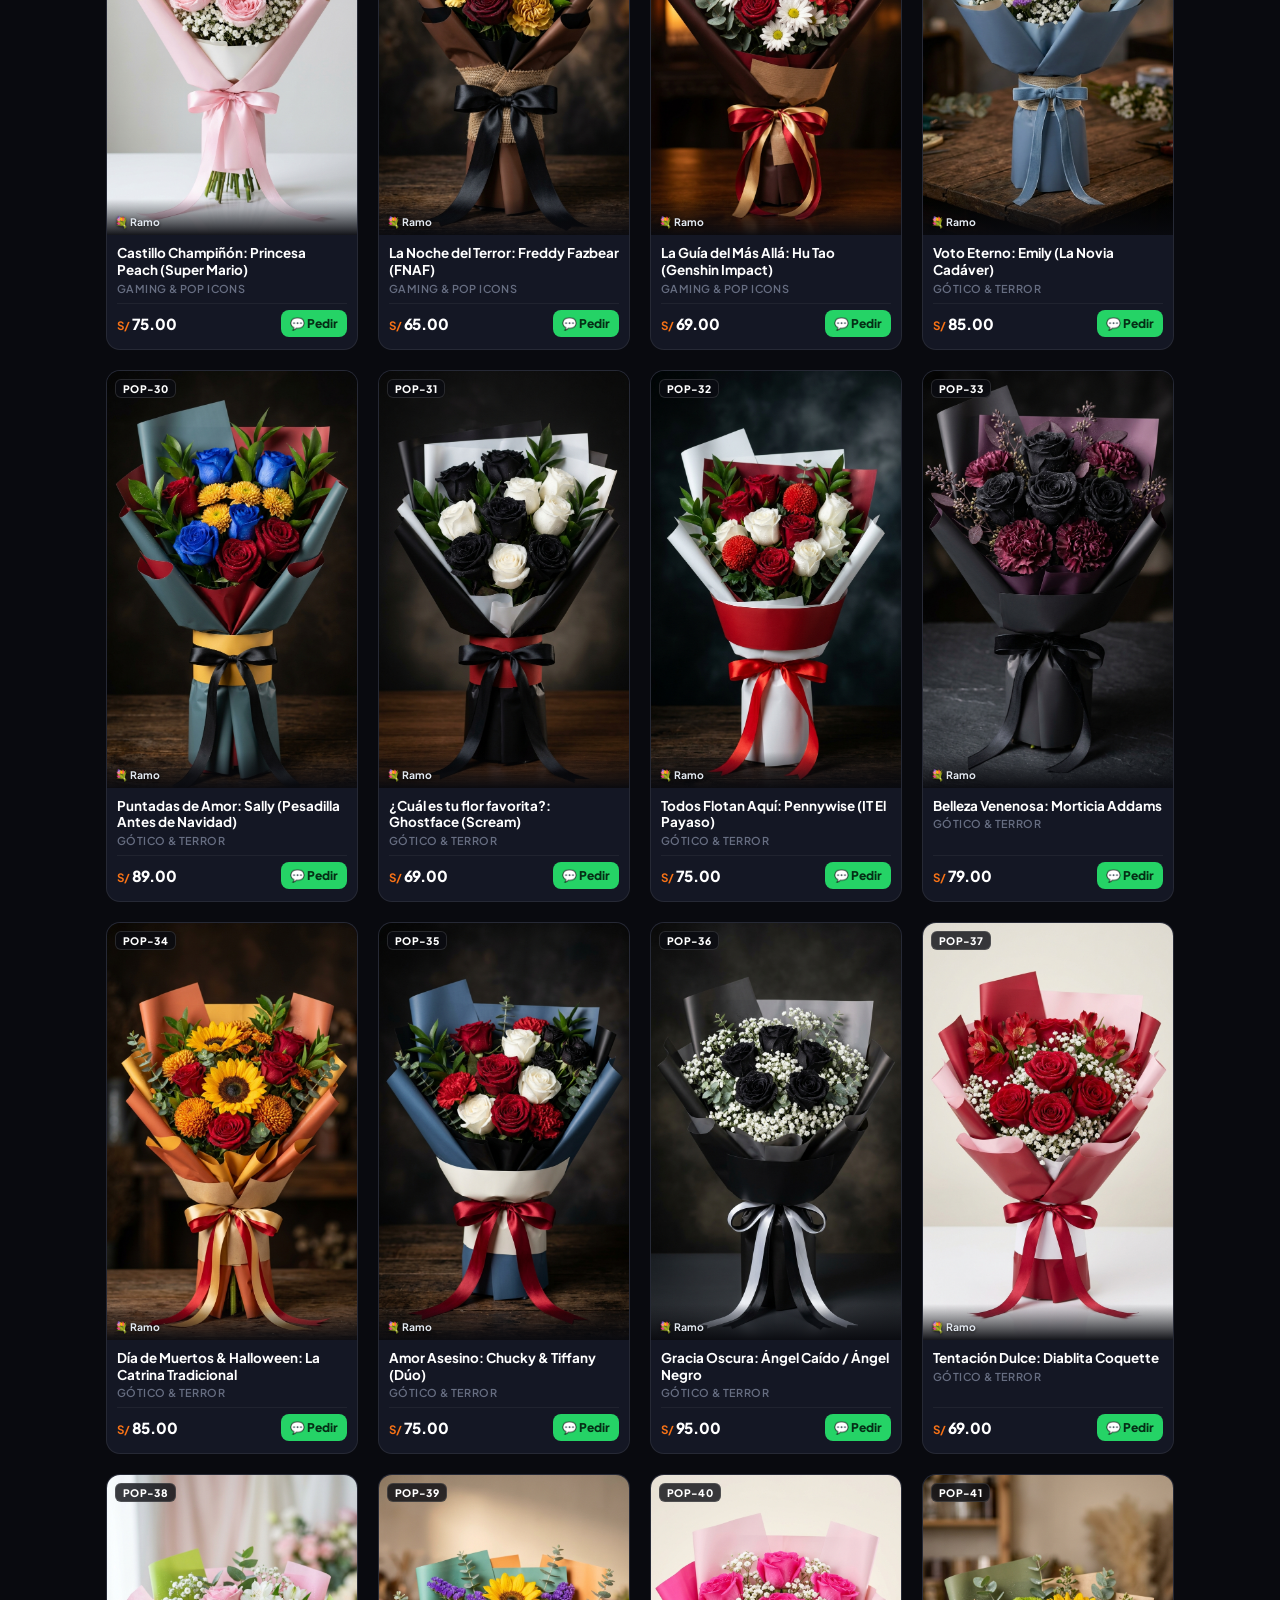
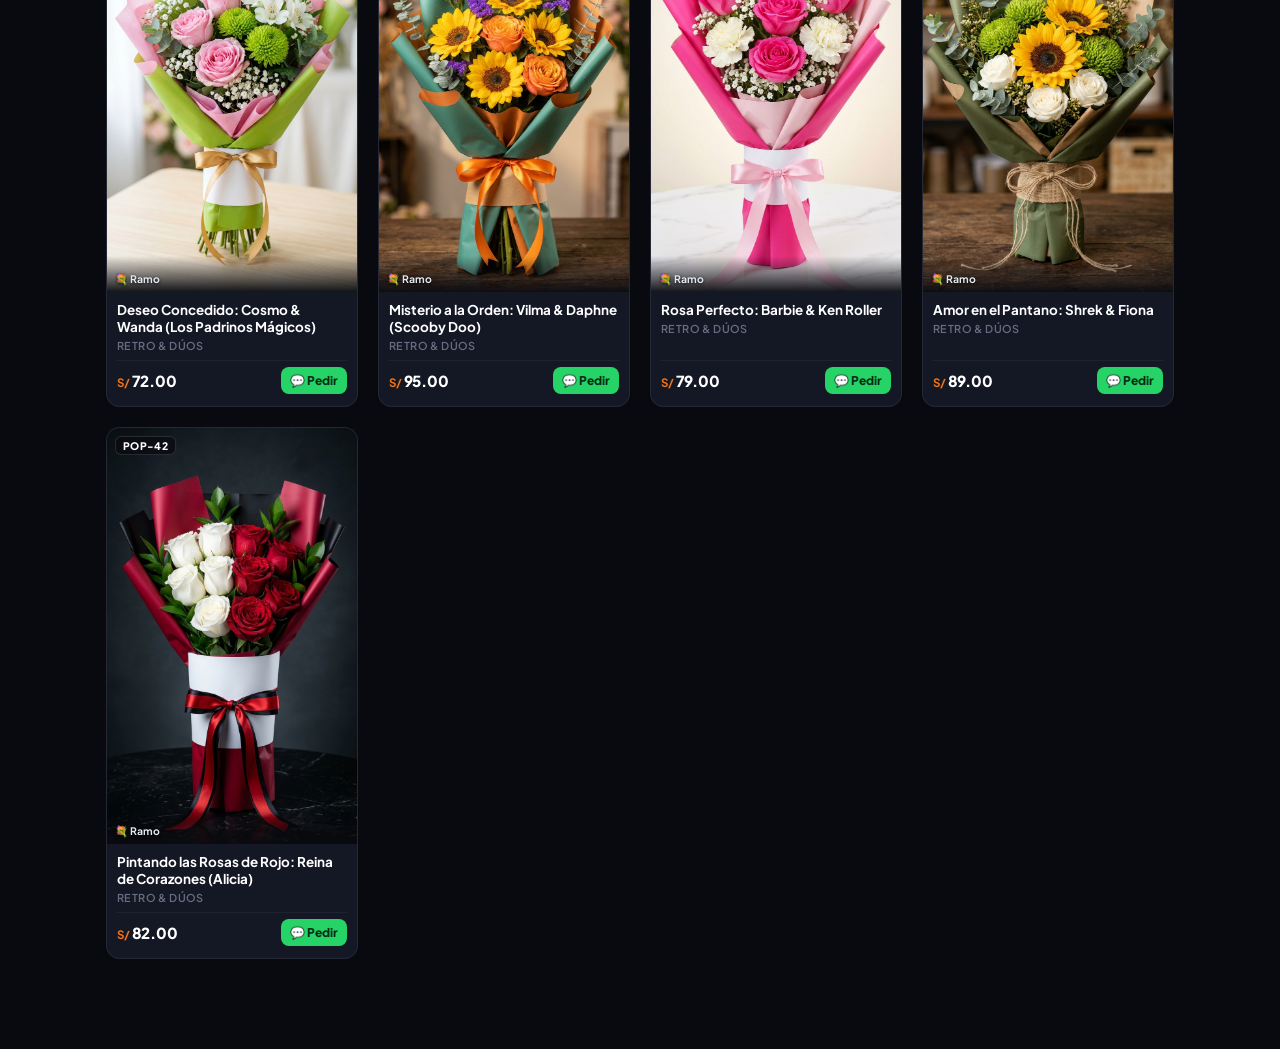
==== commit 523b3aa6: "feat: catalogo movil 2 columnas, carrusel tap 1:1, bottom sheet y derivacion WhatsApp 975369266" ====
--- a/index.html
+++ b/index.html
@@ -2,174 +2,959 @@
 <html lang="es">
 <head>
   <meta charset="UTF-8">
-  <meta name="viewport" content="width=device-width, initial-scale=1.0">
-  <title>ADORA | Catálogo de Halloween 2026 & Votación de Favoritos</title>
-  <meta name="description" content="Explora las 49 propuestas exclusivas de ramos florales de ADORA para Halloween 2026 y vota por tus favoritos para decidir cuáles se lanzarán al mercado.">
-  
+  <meta name="viewport" content="width=device-width, initial-scale=1.0, maximum-scale=1.0, user-scalable=no">
+  <title>Catálogo Halloween 2026 | ADORA</title>
+  <meta name="description" content="Catálogo Halloween 2026: 49 Ramos de Autor & Edición Limitada confeccionados en Lima. Pedidos directos por WhatsApp al 975369266.">
+
   <!-- Google Fonts -->
   <link rel="preconnect" href="https://fonts.googleapis.com">
   <link rel="preconnect" href="https://fonts.gstatic.com" crossorigin>
-  <link href="https://fonts.googleapis.com/css2?family=Playfair+Display:ital,wght@0,600;0,700;0,800;1,600&family=Plus+Jakarta+Sans:wght@300;400;500;600;700;800&display=swap" rel="stylesheet">
-  
-  <!-- Stylesheet -->
-  <link rel="stylesheet" href="./styles.css">
+  <link href="https://fonts.googleapis.com/css2?family=Playfair+Display:ital,wght@0,600;0,700;1,600&family=Plus+Jakarta+Sans:wght@400;500;600;700;800&display=swap" rel="stylesheet">
+
+  <style>
+    :root {
+      --bg: #090a0f;
+      --surface: #121520;
+      --surface-card: #141724;
+      --surface-elevated: #1c2032;
+      --border: rgba(255, 255, 255, 0.08);
+      --border-focus: rgba(249, 115, 22, 0.4);
+      --text: #f3f4f8;
+      --text-dim: #9aa1b5;
+      --text-muted: #676e82;
+      --pumpkin: #f97316;
+      --pumpkin-glow: rgba(249, 115, 22, 0.25);
+      --gold: #f59e0b;
+      --whatsapp: #25d366;
+      --whatsapp-dark: #128c7e;
+      --radius-card: 14px;
+      --radius-sm: 8px;
+    }
+
+    * {
+      box-sizing: border-box;
+      margin: 0;
+      padding: 0;
+      font-family: 'Plus Jakarta Sans', -apple-system, BlinkMacSystemFont, "Segoe UI", Roboto, sans-serif;
+      -webkit-tap-highlight-color: transparent;
+    }
+
+    body {
+      background-color: var(--bg);
+      color: var(--text);
+      min-height: 100vh;
+      padding-bottom: 90px;
+      background-image: 
+        radial-gradient(ellipse 70% 30% at 50% 0%, rgba(249, 115, 22, 0.08), transparent 70%),
+        radial-gradient(circle 400px at 100% 40%, rgba(245, 158, 11, 0.04), transparent 60%);
+    }
+
+    /* COMPACT MOBILE HEADER */
+    .header {
+      padding: 24px 16px 16px 16px;
+      text-align: center;
+      max-width: 600px;
+      margin: 0 auto;
+    }
+
+    .brand-pill {
+      display: inline-flex;
+      align-items: center;
+      gap: 6px;
+      padding: 4px 12px;
+      border-radius: 9999px;
+      background: rgba(249, 115, 22, 0.1);
+      border: 1px solid rgba(249, 115, 22, 0.25);
+      color: var(--pumpkin);
+      font-size: 0.75rem;
+      font-weight: 700;
+      letter-spacing: 0.5px;
+      margin-bottom: 8px;
+    }
+
+    .header h1 {
+      font-family: 'Playfair Display', Georgia, serif;
+      font-size: 1.85rem;
+      font-weight: 700;
+      letter-spacing: -0.5px;
+      color: #ffffff;
+      line-height: 1.2;
+      margin-bottom: 4px;
+    }
+
+    .header p {
+      color: var(--text-dim);
+      font-size: 0.88rem;
+      font-weight: 500;
+    }
+
+    /* COMPACT CONTROLS BAR (DROPDOWN + SEARCH) */
+    .controls-bar {
+      padding: 8px 12px 14px 12px;
+      max-width: 1100px;
+      margin: 0 auto;
+      display: flex;
+      flex-direction: column;
+      gap: 10px;
+    }
+
+    .controls-row {
+      display: flex;
+      gap: 8px;
+      align-items: center;
+    }
+
+    .select-wrapper {
+      position: relative;
+      flex: 1.2;
+    }
+
+    .custom-select {
+      width: 100%;
+      background: var(--surface);
+      border: 1px solid var(--border);
+      border-radius: 12px;
+      padding: 10px 32px 10px 14px;
+      color: var(--text);
+      font-size: 0.85rem;
+      font-weight: 600;
+      outline: none;
+      appearance: none;
+      cursor: pointer;
+      transition: all 0.2s;
+    }
+
+    .custom-select:focus {
+      border-color: var(--pumpkin);
+      box-shadow: 0 0 0 2px var(--pumpkin-glow);
+    }
+
+    .select-arrow {
+      position: absolute;
+      right: 12px;
+      top: 50%;
+      transform: translateY(-50%);
+      pointer-events: none;
+      color: var(--pumpkin);
+      font-size: 0.75rem;
+    }
+
+    .search-box {
+      position: relative;
+      flex: 1;
+    }
+
+    .search-input {
+      width: 100%;
+      background: var(--surface);
+      border: 1px solid var(--border);
+      border-radius: 12px;
+      padding: 10px 12px 10px 34px;
+      color: var(--text);
+      font-size: 0.85rem;
+      outline: none;
+      transition: all 0.2s;
+    }
+
+    .search-input:focus {
+      border-color: var(--pumpkin);
+      box-shadow: 0 0 0 2px var(--pumpkin-glow);
+    }
+
+    .search-icon {
+      position: absolute;
+      left: 11px;
+      top: 50%;
+      transform: translateY(-50%);
+      color: var(--text-muted);
+      font-size: 0.85rem;
+      pointer-events: none;
+    }
+
+    .results-count {
+      font-size: 0.75rem;
+      color: var(--text-muted);
+      padding: 0 4px;
+      display: flex;
+      justify-content: space-between;
+      align-items: center;
+    }
+
+    /* 2 COLUMNS MOBILE GRID */
+    .grid {
+      display: grid;
+      grid-template-columns: repeat(2, 1fr);
+      gap: 12px;
+      padding: 0 12px;
+      max-width: 1100px;
+      margin: 0 auto;
+    }
+
+    @media (min-width: 680px) {
+      .grid {
+        grid-template-columns: repeat(3, 1fr);
+        gap: 16px;
+        padding: 0 16px;
+      }
+    }
+
+    @media (min-width: 992px) {
+      .grid {
+        grid-template-columns: repeat(4, 1fr);
+        gap: 20px;
+      }
+    }
+
+    /* PRODUCT CARD */
+    .card {
+      background: var(--surface-card);
+      border: 1px solid var(--border);
+      border-radius: var(--radius-card);
+      overflow: hidden;
+      display: flex;
+      flex-direction: column;
+      position: relative;
+      transition: transform 0.2s ease, border-color 0.2s ease;
+    }
+
+    .card:active {
+      transform: scale(0.985);
+    }
+
+    /* IMAGE / CAROUSEL CONTAINER */
+    .card-media {
+      position: relative;
+      width: 100%;
+      aspect-ratio: 9/15;
+      background: #0d0f17;
+      overflow: hidden;
+      cursor: pointer;
+    }
+
+    .card-media img {
+      width: 100%;
+      height: 100%;
+      object-fit: cover;
+      display: block;
+      transition: opacity 0.25s ease, transform 0.3s ease;
+    }
+
+    /* MINIMAL BADGES */
+    .card-tag {
+      position: absolute;
+      top: 8px;
+      left: 8px;
+      background: rgba(10, 12, 18, 0.8);
+      backdrop-filter: blur(6px);
+      border: 1px solid rgba(255, 255, 255, 0.12);
+      color: #fff;
+      font-size: 0.65rem;
+      font-weight: 800;
+      padding: 2px 7px;
+      border-radius: 6px;
+      letter-spacing: 0.3px;
+      z-index: 2;
+    }
+
+    /* TAP TO FLIP HINT & INDICATOR DOTS */
+    .card-carousel-bar {
+      position: absolute;
+      bottom: 0;
+      left: 0;
+      right: 0;
+      padding: 16px 8px 6px 8px;
+      background: linear-gradient(to top, rgba(9, 10, 15, 0.95), transparent);
+      display: flex;
+      justify-content: space-between;
+      align-items: center;
+      z-index: 2;
+      pointer-events: none;
+    }
+
+    .slide-label {
+      font-size: 0.65rem;
+      font-weight: 700;
+      color: #e2e8f0;
+      text-shadow: 0 1px 3px rgba(0,0,0,0.8);
+    }
+
+    .dots-container {
+      display: flex;
+      gap: 4px;
+      pointer-events: auto;
+    }
+
+    .dot {
+      width: 5px;
+      height: 5px;
+      border-radius: 50%;
+      background: rgba(255, 255, 255, 0.35);
+      transition: all 0.2s;
+    }
+
+    .dot.active {
+      background: var(--pumpkin);
+      transform: scale(1.35);
+    }
+
+    /* CARD INFO COMPACT (ELEGANT & CLEAN) */
+    .card-info {
+      padding: 10px 10px 12px 10px;
+      display: flex;
+      flex-direction: column;
+      flex: 1;
+      justify-content: space-between;
+      gap: 8px;
+    }
+
+    .card-title-group {
+      cursor: pointer;
+    }
+
+    .card-title {
+      font-size: 0.84rem;
+      font-weight: 700;
+      color: #ffffff;
+      line-height: 1.25;
+      display: -webkit-box;
+      -webkit-line-clamp: 2;
+      -webkit-box-orient: vertical;
+      overflow: hidden;
+      margin-bottom: 3px;
+    }
+
+    .card-collection {
+      font-size: 0.68rem;
+      font-weight: 600;
+      color: var(--text-muted);
+      text-transform: uppercase;
+      letter-spacing: 0.4px;
+    }
+
+    .card-action-row {
+      display: flex;
+      align-items: center;
+      justify-content: space-between;
+      gap: 6px;
+      padding-top: 6px;
+      border-top: 1px solid rgba(255, 255, 255, 0.05);
+    }
+
+    .card-price {
+      font-size: 0.95rem;
+      font-weight: 800;
+      color: #ffffff;
+      letter-spacing: -0.2px;
+      white-space: nowrap;
+    }
+
+    .card-price span {
+      font-size: 0.72rem;
+      color: var(--pumpkin);
+      font-weight: 700;
+      margin-right: 2px;
+    }
+
+    .btn-wa-card {
+      background: #25d366;
+      color: #052e16;
+      border: none;
+      border-radius: var(--radius-sm);
+      padding: 6px 9px;
+      font-size: 0.75rem;
+      font-weight: 800;
+      display: inline-flex;
+      align-items: center;
+      gap: 4px;
+      text-decoration: none;
+      cursor: pointer;
+      transition: background 0.2s, transform 0.15s;
+      flex-shrink: 0;
+    }
+
+    .btn-wa-card:active {
+      transform: scale(0.94);
+    }
+
+    /* BOTTOM SHEET (MOBILE DETAIL PANEL) */
+    .sheet-overlay {
+      position: fixed;
+      inset: 0;
+      background: rgba(0, 0, 0, 0.75);
+      backdrop-filter: blur(8px);
+      z-index: 1000;
+      opacity: 0;
+      pointer-events: none;
+      transition: opacity 0.3s ease;
+    }
+
+    .sheet-overlay.active {
+      opacity: 1;
+      pointer-events: auto;
+    }
+
+    .bottom-sheet {
+      position: fixed;
+      bottom: 0;
+      left: 0;
+      right: 0;
+      background: var(--surface-card);
+      border-top: 1px solid var(--border);
+      border-radius: 24px 24px 0 0;
+      z-index: 1001;
+      max-height: 90vh;
+      display: flex;
+      flex-direction: column;
+      transform: translateY(100%);
+      transition: transform 0.35s cubic-bezier(0.16, 1, 0.3, 1);
+      box-shadow: 0 -10px 40px rgba(0, 0, 0, 0.7);
+    }
+
+    .bottom-sheet.active {
+      transform: translateY(0);
+    }
+
+    .sheet-handle-bar {
+      padding: 12px;
+      display: flex;
+      justify-content: center;
+      cursor: pointer;
+    }
+
+    .sheet-handle {
+      width: 42px;
+      height: 4px;
+      border-radius: 9999px;
+      background: rgba(255, 255, 255, 0.25);
+    }
+
+    .sheet-content {
+      padding: 0 20px 24px 20px;
+      overflow-y: auto;
+      display: flex;
+      flex-direction: column;
+      gap: 16px;
+    }
+
+    .sheet-carousel {
+      position: relative;
+      width: 100%;
+      max-width: 320px;
+      aspect-ratio: 9/14;
+      margin: 0 auto;
+      border-radius: 16px;
+      overflow: hidden;
+      background: #090a0f;
+    }
+
+    .sheet-carousel img {
+      width: 100%;
+      height: 100%;
+      object-fit: cover;
+      display: block;
+    }
+
+    .sheet-toggle-pills {
+      position: absolute;
+      top: 10px;
+      right: 10px;
+      display: flex;
+      gap: 6px;
+      background: rgba(10, 12, 18, 0.85);
+      backdrop-filter: blur(8px);
+      padding: 4px;
+      border-radius: 9999px;
+      border: 1px solid rgba(255, 255, 255, 0.15);
+      z-index: 5;
+    }
+
+    .sheet-toggle-tab {
+      background: transparent;
+      border: none;
+      color: var(--text-dim);
+      padding: 4px 10px;
+      border-radius: 9999px;
+      font-size: 0.72rem;
+      font-weight: 700;
+      cursor: pointer;
+      transition: all 0.2s;
+    }
+
+    .sheet-toggle-tab.active {
+      background: var(--pumpkin);
+      color: #fff;
+    }
+
+    .sheet-header h2 {
+      font-size: 1.25rem;
+      font-weight: 700;
+      color: #ffffff;
+      line-height: 1.3;
+      margin-bottom: 4px;
+    }
+
+    .sheet-header .sheet-sub {
+      font-size: 0.78rem;
+      font-weight: 600;
+      color: var(--pumpkin);
+      text-transform: uppercase;
+      letter-spacing: 0.5px;
+    }
+
+    .sheet-section {
+      background: rgba(255, 255, 255, 0.03);
+      border: 1px solid var(--border);
+      border-radius: 12px;
+      padding: 12px 14px;
+      font-size: 0.82rem;
+      display: flex;
+      flex-direction: column;
+      gap: 6px;
+    }
+
+    .sheet-section-title {
+      font-size: 0.72rem;
+      font-weight: 700;
+      color: var(--gold);
+      text-transform: uppercase;
+      letter-spacing: 0.5px;
+    }
+
+    .sheet-recipe-text {
+      color: #cbd5e1;
+      line-height: 1.45;
+    }
+
+    .sheet-persona-text {
+      color: var(--text-muted);
+      font-size: 0.78rem;
+      font-style: italic;
+    }
+
+    .sheet-footer {
+      display: flex;
+      flex-direction: column;
+      gap: 10px;
+      padding-top: 8px;
+    }
+
+    .sheet-price-row {
+      display: flex;
+      justify-content: space-between;
+      align-items: center;
+      padding: 0 4px;
+    }
+
+    .sheet-price-val {
+      font-size: 1.5rem;
+      font-weight: 800;
+      color: #ffffff;
+    }
+
+    .sheet-price-val span {
+      color: var(--pumpkin);
+      font-size: 1.1rem;
+    }
+
+    .btn-wa-sheet {
+      width: 100%;
+      background: #25d366;
+      color: #052e16;
+      padding: 14px 20px;
+      border-radius: 14px;
+      font-size: 0.95rem;
+      font-weight: 800;
+      display: flex;
+      align-items: center;
+      justify-content: center;
+      gap: 8px;
+      text-decoration: none;
+      box-shadow: 0 4px 20px rgba(37, 211, 102, 0.35);
+      transition: all 0.2s;
+    }
+
+    .btn-wa-sheet:active {
+      transform: scale(0.98);
+    }
+
+    .sheet-close-btn {
+      width: 100%;
+      background: transparent;
+      border: 1px solid var(--border);
+      color: var(--text-dim);
+      padding: 10px;
+      border-radius: 12px;
+      font-size: 0.85rem;
+      font-weight: 600;
+      cursor: pointer;
+    }
+
+    /* FLOATING WHATSAPP BUTTON (DIRECT ASSISTANCE) */
+    .floating-wa-direct {
+      position: fixed;
+      bottom: 20px;
+      right: 20px;
+      background: #25d366;
+      color: #052e16;
+      padding: 10px 16px;
+      border-radius: 9999px;
+      font-size: 0.85rem;
+      font-weight: 800;
+      display: flex;
+      align-items: center;
+      gap: 8px;
+      text-decoration: none;
+      box-shadow: 0 6px 24px rgba(37, 211, 102, 0.4);
+      z-index: 900;
+      transition: transform 0.2s;
+    }
+
+    .floating-wa-direct:active {
+      transform: scale(0.95);
+    }
+
+    .floating-wa-direct svg {
+      width: 20px;
+      height: 20px;
+      fill: currentColor;
+    }
+  </style>
 </head>
 <body>
 
-  <!-- Floating Ambient Particles (Embers & Petals) -->
-  <div class="ambient-particles" id="ambient-particles" aria-hidden="true"></div>
-
-  <!-- Main Container -->
-  <div class="app-container">
-
-    <!-- Hero Header -->
-    <header class="hero">
-      <div class="brand-badge">
-        <span>✨</span> ADORA • Florería & Experiencias Botánicas
+  <!-- COMPACT MOBILE HEADER -->
+  <header class="header">
+    <div class="brand-pill">🎃 ADORA &bull; Lima, Perú</div>
+    <h1>Catálogo Halloween 2026</h1>
+    <p>49 Ramos de Autor & Edición Limitada</p>
+  </header>
+
+  <!-- CONTROLS BAR: COMPACT DROPDOWN + SEARCH -->
+  <nav class="controls-bar">
+    <div class="controls-row">
+      <div class="select-wrapper">
+        <select id="collectionSelect" class="custom-select" onchange="handleFilterChange()">
+          <option value="all">Todas las Colecciones (49)</option>
+          <option value="Harry Potter">🧙‍♂️ Harry Potter (4)</option>
+          <option value="Halloween Tradicional">🎃 Halloween Tradicional (3)</option>
+          <option value="Anime & Shonen">⚔️ Anime & Shonen (11)</option>
+          <option value="Cine & Streaming">🎬 Cine & Streaming (8)</option>
+          <option value="Gaming & Pop Icons">🎮 Gaming & Pop (8)</option>
+          <option value="Gótico & Terror">🖤 Gótico & Terror (10)</option>
+          <option value="Retro & Dúos">✨ Retro & Dúos (5)</option>
+        </select>
+        <span class="select-arrow">▼</span>
       </div>
-      <h1 class="hero-title">Colección Halloween 2026</h1>
-      <p class="hero-subtitle">
-        Diseñamos <span class="hero-highlight">49 propuestas botánicas de alta costura</span> con flores del mercado tradicional de Lima y envoltura Clean Layers. <br>
-        <strong>¡Vota por tus ramos favoritos y ayúdanos a elegir los lanzamientos oficiales! 🎃💐</strong>
-      </p>
-
-      <!-- Live Top 3 Podium Preview -->
-      <div class="podium-bar" id="podium-bar" aria-label="Top 3 Más Votados en Tiempo Real">
-        <!-- Injected via JavaScript -->
+
+      <div class="search-box">
+        <span class="search-icon">🔍</span>
+        <input 
+          type="text" 
+          id="searchInput" 
+          class="search-input" 
+          placeholder="Buscar..." 
+          oninput="handleFilterChange()" 
+        />
       </div>
-      <div style="text-align:center; margin-top: 10px;">
-        <a href="./galeria.html" class="nav-editorial-btn">
-          🌸 Ver Galería Visual Editorial con Carruseles (Pantalla Completa) &rarr;
-        </a>
+    </div>
+
+    <div class="results-count">
+      <span id="resultsLabel">Mostrando 49 ramos</span>
+      <span style="color:var(--pumpkin); font-weight:700;">Toca la foto para alternar 👤/💐</span>
+    </div>
+  </nav>
+
+  <!-- 2-COLUMN PRODUCT GRID -->
+  <main class="grid" id="productsGrid">
+    <!-- Generado dinámicamente -->
+  </main>
+
+  <!-- BOTTOM SHEET (PANEL DESLIZANTE DE DETALLE) -->
+  <div class="sheet-overlay" id="sheetOverlay" onclick="closeSheet()"></div>
+  <div class="bottom-sheet" id="bottomSheet">
+    <div class="sheet-handle-bar" onclick="closeSheet()">
+      <div class="sheet-handle"></div>
+    </div>
+    <div class="sheet-content">
+      <div class="sheet-carousel" id="sheetCarousel">
+        <div class="sheet-toggle-pills" id="sheetTogglePills">
+          <button type="button" class="sheet-toggle-tab active" id="sheetTabChar" onclick="switchSheetSlide('char')">👤 Personaje</button>
+          <button type="button" class="sheet-toggle-tab" id="sheetTabArr" onclick="switchSheetSlide('arr')">💐 Ramo</button>
+        </div>
+        <img id="sheetImg" src="" alt="Detalle" onclick="toggleSheetSlide()" />
       </div>
-    </header>
-
-    <!-- Controls Bar (Filter, Search, Sort) -->
-    <nav class="controls-bar" aria-label="Filtros y Búsqueda de Ramos">
-      
-      <!-- Search & Sort Row -->
-      <div class="search-sort-row">
-        <div class="search-box">
-          <span class="search-icon">🔍</span>
-          <input 
-            type="search" 
-            id="search-input" 
-            class="search-input" 
-            placeholder="Buscar por personaje, flor o SKU (ej. Merlina, Gojo, Girasoles)..."
-            aria-label="Buscar ramos en el catálogo"
-          />
-        </div>
-
-        <div class="sort-group">
-          <label for="sort-select" class="sort-label">Ordenar:</label>
-          <select id="sort-select" class="sort-select" aria-label="Criterio de ordenación">
-            <option value="votes-desc">🏆 Más Votados Primero</option>
-            <option value="price-asc">💵 Menor Precio a Mayor</option>
-            <option value="price-desc">💎 Mayor Precio a Menor</option>
-            <option value="name-asc">🔤 Nombre Alfabético</option>
-          </select>
+
+      <div class="sheet-header">
+        <div class="sheet-sub" id="sheetSub">SKU • Colección</div>
+        <h2 id="sheetTitle">Nombre del Ramo</h2>
+      </div>
+
+      <div class="sheet-section">
+        <div class="sheet-section-title">🌾 Composición Botánica (Flores de Acho)</div>
+        <p class="sheet-recipe-text" id="sheetRecipe">Receta...</p>
+        <div style="font-size:0.75rem; color:var(--text-muted); margin-top:4px;">
+          📦 Envoltura coreana bicapa + fajín horizontal + lazo de satén
         </div>
       </div>
 
-      <!-- Category Filter Pills -->
-      <div class="filter-pills" role="toolbar" aria-label="Filtrar por colección">
-        <button type="button" class="pill-btn active" data-filter="all">Todos los Ramos (49)</button>
-        <button type="button" class="pill-btn" data-filter="halloween">🎃 Halloween Tradicional (3)</button>
-        <button type="button" class="pill-btn" data-filter="gothic">🖤 Gótico & Terror (12)</button>
-        <button type="button" class="pill-btn" data-filter="anime">⚔️ Anime & Shonen (11)</button>
-        <button type="button" class="pill-btn" data-filter="pop">🎮 Pop & Gaming (14)</button>
-        <button type="button" class="pill-btn" data-filter="harrypotter">🧙‍♂️ Harry Potter (4)</button>
-        <button type="button" class="pill-btn" data-filter="retro">✨ Retro & Dúos (5)</button>
+      <div class="sheet-section" id="sheetPersonaBox">
+        <div class="sheet-section-title">🎯 Recomendado Para</div>
+        <p class="sheet-persona-text" id="sheetPersona">Público...</p>
       </div>
 
-    </nav>
-
-    <!-- Product Grid -->
-    <main class="catalog-grid" id="catalog-grid" aria-live="polite">
-      <!-- Injected dynamically via app.js -->
-    </main>
-
-    <!-- Site Footer -->
-    <footer class="site-footer">
-      <div class="footer-brand">ADORA • Florería & Experiencias Botánicas</div>
-      <p>Catálogo Oficial de Validación Comercial • Carlos Carbajal | Lima, Perú 2026</p>
-      <p style="margin-top: 0.5rem; color: var(--text-dim); font-size: 0.78rem;">
-        Flores 100% cotizadas en el Mercado Mayorista de Acho / Santa Rosa • Costeo Unitario en Google Sheets
-      </p>
-    </footer>
-
+      <div class="sheet-footer">
+        <div class="sheet-price-row">
+          <div style="font-size:0.75rem; color:var(--text-muted); text-transform:uppercase; font-weight:700;">Inversión</div>
+          <div class="sheet-price-val" id="sheetPrice"><span>S/</span> 0.00</div>
+        </div>
+
+        <a id="sheetWaBtn" href="#" target="_blank" class="btn-wa-sheet">
+          💬 Pedir por WhatsApp
+        </a>
+
+        <button type="button" class="sheet-close-btn" onclick="closeSheet()">
+          Cerrar
+        </button>
+      </div>
+    </div>
   </div>
 
-  <!-- Floating WhatsApp Share Button -->
+  <!-- FLOATING WHATSAPP BUTTON -->
   <a 
-    id="whatsapp-share-btn" 
-    class="whatsapp-floating" 
-    href="https://wa.me/51975369266?text=Hola%20Carlos" 
+    href="https://wa.me/51975369266?text=¡Hola%20Carlos!%20🌸%20Vi%20el%20Catálogo%20Halloween%202026%20de%20ADORA%20y%20quiero%20hacerte%20una%20consulta." 
     target="_blank" 
-    rel="noopener noreferrer"
-    title="Compartir mis votos con Carlos por WhatsApp"
+    class="floating-wa-direct"
+    title="Hablar con Carlos por WhatsApp"
   >
-    <svg class="whatsapp-icon" viewBox="0 0 24 24">
+    <svg viewBox="0 0 24 24">
       <path d="M.057 24l1.687-6.163c-1.041-1.804-1.588-3.849-1.587-5.946.003-6.556 5.338-11.891 11.893-11.891 3.181.001 6.167 1.24 8.413 3.488 2.245 2.248 3.481 5.236 3.48 8.414-.003 6.557-5.338 11.892-11.893 11.892-1.99-.001-3.951-.5-5.688-1.448l-6.305 1.654zm6.597-3.807c1.676.995 3.276 1.591 5.392 1.592 5.448 0 9.886-4.434 9.889-9.885.002-5.462-4.415-9.89-9.881-9.892-5.452 0-9.887 4.434-9.889 9.884-.001 2.225.651 3.891 1.746 5.634l-.999 3.648 3.742-.981zm11.387-5.464c-.074-.124-.272-.198-.57-.347-.297-.149-1.758-.868-2.031-.967-.272-.099-.47-.149-.669.149-.198.297-.768.967-.941 1.165-.173.198-.347.223-.644.074-.297-.149-1.255-.462-2.39-1.475-.883-.788-1.48-1.761-1.653-2.059-.173-.297-.018-.458.13-.606.134-.133.297-.347.446-.521.151-.172.2-.296.3-.495.099-.198.05-.372-.025-.521-.075-.148-.669-1.611-.916-2.206-.242-.579-.487-.501-.669-.51l-.57-.01c-.198 0-.52.074-.792.372s-1.04 1.016-1.04 2.479 1.065 2.876 1.213 3.074c.149.198 2.095 3.2 5.076 4.487.709.306 1.263.489 1.694.626.712.226 1.36.194 1.872.118.571-.085 1.758-.719 2.006-1.413.248-.695.248-1.29.173-1.414z"/>
     </svg>
-    <span>Compartir Votos</span>
+    <span>WhatsApp</span>
   </a>
 
-  <!-- Product Detail Lightbox Modal (HTML5 <dialog>) -->
-  <dialog id="detail-modal" aria-labelledby="modal-title">
-    <div class="modal-card">
-      <button type="button" class="modal-close-btn" id="modal-close-btn" aria-label="Cerrar detalles">✕</button>
+  <script src="./products-data.js"></script>
+  <script>
+    const PRODUCTS = window.ADORA_PRODUCTS || [{"id":"HP-01","sku":"HP-01","name":"El Rugido Escarlata (Gryffindor)","collection":"Harry Potter","categoryTag":"Harry Potter","badgeColor":"gold","persona":"Fans de Harry Potter, parejas jóvenes, amantes del romance valiente","recipe":"5 Rosas rojas terciopelo (S/12.5) + 3 Rosas amarillas mostaza (S/9) + 2 Alstroemerias doradas (S/3) + Eucalipto (S/2.5)","costFlower":"27.00","costPack":"7.50","cogs":"221.05","pvp":"79.00","margin":"-179.8%","imageLocal":"./images/01_Gryffindor_El_Rugido_Escarlata.jpg","imageOnline":"https://lh3.googleusercontent.com/d/1qlfJmQuL6KX-6NLsQ09-BrYOHbtOL3k4","driveUrl":"https://drive.google.com/file/d/1qlfJmQuL6KX-6NLsQ09-BrYOHbtOL3k4/view","votes":4,"hasCharacter":true,"characterImg":"./images/contexto/SLIDE2_HP-01_Gryffindor_El_Rugido_Escarlata.jpg"},{"id":"HP-02","sku":"HP-02","name":"La Ambición Esmeralda (Slytherin)","collection":"Harry Potter","categoryTag":"Harry Potter","badgeColor":"gold","persona":"Público que busca sofisticación, elegancia oscura, tonos fríos","recipe":"5 Rosas tintadas verde jade (S/22.5) + 3 Rosas blancas Mondial (S/9) + 2 Calas blancas (S/6) + Helecho oscuro (S/2.5)","costFlower":"40.00","costPack":"8.00","cogs":"331.05","pvp":"99.00","margin":"-234.4%","imageLocal":"./images/02_Slytherin_La_Ambicion_Esmeralda.jpg","imageOnline":"https://lh3.googleusercontent.com/d/1-sbzaZherjjVnPsAUMVWAKFIeBKOOP6X","driveUrl":"https://drive.google.com/file/d/1-sbzaZherjjVnPsAUMVWAKFIeBKOOP6X/view","votes":4,"hasCharacter":true,"characterImg":"./images/contexto/SLIDE2_HP-02_Slytherin_La_Ambicion_Esmeralda.jpg"},{"id":"POP-06","sku":"POP-06","name":"Monocromo Nevermore (Merlina Addams)","collection":"Gótico & Terror","categoryTag":"Pop Culture & Gaming","badgeColor":"amber","persona":"Universitarias y adolescentes de estilo gótico clásico","recipe":"5 Rosas tintadas negras (S/22.5) + 3 Rosas blancas Mondial (S/9) + 2 Crisantemos blancos (S/3.6) + Ruscus (S/2)","costFlower":"37.10","costPack":"7.50","cogs":"14141.05","pvp":"99.00","margin":"-14183.9%","imageLocal":"./images/06_Merlina_Addams.jpg","imageOnline":"https://lh3.googleusercontent.com/d/179Ju3tNMs-sNS3hVEV_ERkngECdymitA","driveUrl":"https://drive.google.com/file/d/179Ju3tNMs-sNS3hVEV_ERkngECdymitA/view","votes":3,"hasCharacter":true,"characterImg":"./images/contexto/SLIDE2_POP-06_Merlina_Addams_Monocromo.jpg"},{"id":"HW-01","sku":"HW-01","name":"Spooky Chic (Pack 1)","collection":"Halloween Tradicional","categoryTag":"Halloween Tradicional","badgeColor":"purple","persona":"Regalo festivo de oficina y reuniones de amigos","recipe":"4 Rosas naranjas (S/12.8) + 3 Rosas tintadas negras (S/13.5) + 3 Claveles oscuros (S/5.4) + Follaje (S/2)","costFlower":"33.70","costPack":"6.50","cogs":"661.05","pvp":"85.00","margin":"-677.7%","imageLocal":"./images/01_Halloween_Spooky_Chic.jpg","imageOnline":"https://lh3.googleusercontent.com/d/1uXKbo_3OWpUa1o41FQDzHD3_I6vUeFvu","driveUrl":"https://drive.google.com/file/d/1uXKbo_3OWpUa1o41FQDzHD3_I6vUeFvu/view","votes":4,"hasCharacter":true,"characterImg":"./images/contexto/SLIDE2_HW-01_Halloween_Spooky_Chic.jpg"},{"id":"HW-02","sku":"HW-02","name":"Mystery Bloom (Pack 2 - Best Seller)","collection":"Halloween Tradicional","categoryTag":"Halloween Tradicional","badgeColor":"purple","persona":"Parejas jóvenes, regalos románticos con toque misterioso","recipe":"5 Rosas rojas clásicas (S/12.5) + 3 Statice morado (S/7.5) + 2 Calas blancas (S/6) + Eucalipto (S/2.5)","costFlower":"28.50","costPack":"6.50","cogs":"771.05","pvp":"79.00","margin":"-876.0%","imageLocal":"./images/02_Halloween_Mystery_Bloom.jpg","imageOnline":"https://lh3.googleusercontent.com/d/15CDLEuPq-odi0bjHFh5INEyGyMRQLBG7","driveUrl":"https://drive.google.com/file/d/15CDLEuPq-odi0bjHFh5INEyGyMRQLBG7/view","votes":3,"hasCharacter":true,"characterImg":"./images/contexto/SLIDE2_HW-02_Halloween_Mystery_Bloom.jpg"},{"id":"POP-01","sku":"POP-01","name":"Dúo Hechizo: Elphaba & Glinda (Wicked)","collection":"Cine & Streaming","categoryTag":"Pop Culture & Gaming","badgeColor":"amber","persona":"Fans de teatro musical, Wicked movie 2024/2025, amigas inseparables","recipe":"4 Rosas rosadas baby (S/12) + 3 Pompones verde esmeralda (S/6) + 3 Alstroemerias blancas (S/4.5) + Gypsophila (S/2.5)","costFlower":"25.00","costPack":"6.50","cogs":"991.05","pvp":"75.00","margin":"-1221.4%","imageLocal":"./images/01_Wicked_Elphaba_Glinda.jpg","imageOnline":"https://lh3.googleusercontent.com/d/1ExFi1qVVLlzIgM3WcQgry1459PAriSpj","driveUrl":"https://drive.google.com/file/d/1ExFi1qVVLlzIgM3WcQgry1459PAriSpj/view","votes":4,"hasCharacter":true,"characterImg":"./images/contexto/SLIDE2_POP-01_D_o_Hechizo_Elphaba_Glinda_Wicked_.jpg"},{"id":"POP-03","sku":"POP-03","name":"La Respiración de Fuego (Demon Slayer)","collection":"Anime & Shonen","categoryTag":"Pop Culture & Gaming","badgeColor":"amber","persona":"Comunidad otaku masiva en Lima, fans de Tanjiro & Nezuko","recipe":"4 Rosas rojas clásicas (S/10) + 3 Rosas rosadas baby (S/9) + 3 Alstroemerias rojas (S/4.5) + Ruscus verde (S/2.5)","costFlower":"26.00","costPack":"6.50","cogs":"11111.05","pvp":"75.00","margin":"-14714.7%","imageLocal":"./images/03_Demon_Slayer.jpg","imageOnline":"https://lh3.googleusercontent.com/d/17vwhp4uOUZhUa5_euFcmNwyrODz9s7ke","driveUrl":"https://drive.google.com/file/d/17vwhp4uOUZhUa5_euFcmNwyrODz9s7ke/view","votes":9,"hasCharacter":true,"characterImg":"./images/contexto/SLIDE2_POP-03_DemonSlayer_Tanjiro_Respiracion_Fuego.jpg"},{"id":"POP-17","sku":"POP-17","name":"El Infinito / Seis Ojos: Satoru Gojo (Jujutsu Kaisen)","collection":"Anime & Shonen","categoryTag":"Pop Culture & Gaming","badgeColor":"amber","persona":"Comunidad masiva otaku de Lima, novios y fans de Jujutsu","recipe":"5 Rosas blancas puras (S/15) + 4 Statice morado/azul (S/10) + Gypsophila (S/2.5) + Eucalipto (S/2.5)","costFlower":"30.00","costPack":"7.00","cogs":"25251.05","pvp":"85.00","margin":"-29607.1%","imageLocal":"./images/17_Jujutsu_Gojo.jpg","imageOnline":"https://lh3.googleusercontent.com/d/1ZVKKsCJ9nYCCieXacUk1MNxwS77xatNC","driveUrl":"https://drive.google.com/file/d/1ZVKKsCJ9nYCCieXacUk1MNxwS77xatNC/view","votes":7,"hasCharacter":true,"characterImg":"./images/contexto/SLIDE2_POP-17_Jujutsu_Gojo_El_Infinito.jpg"},{"id":"POP-13","sku":"POP-13","name":"Mercenario Bocón: Wade (Deadpool)","collection":"Cine & Streaming","categoryTag":"Pop Culture & Gaming","badgeColor":"amber","persona":"Fans de Marvel y novios frikis con sentido del humor","recipe":"6 Rosas rojas clásicas (S/15) + 4 Claveles rojos (S/7.2) + Ruscus verde (S/2)","costFlower":"24.20","costPack":"6.00","cogs":"21211.05","pvp":"69.00","margin":"-30640.7%","imageLocal":"./images/13_Deadpool.jpg","imageOnline":"https://lh3.googleusercontent.com/d/1gcqo3nsMAJ__qlIsP78RQWz_fK8SqKGJ","driveUrl":"https://drive.google.com/file/d/1gcqo3nsMAJ__qlIsP78RQWz_fK8SqKGJ/view","votes":3,"hasCharacter":true,"characterImg":"./images/contexto/SLIDE2_POP-13_Mercenario_Boc_n_Wade_Deadpool_.jpg"},{"id":"POP-05","sku":"POP-05","name":"El Sombrero de Paja: Luffy (One Piece)","collection":"Anime & Shonen","categoryTag":"Pop Culture & Gaming","badgeColor":"amber","persona":"Fans incondicionales de One Piece, chicos y parejas aventureras","recipe":"2 Girasoles tradicionales (S/9) + 4 Rosas rojas clásicas (S/10) + 4 Claveles rojos (S/7.2) + Eucalipto (S/2.5)","costFlower":"28.70","costPack":"6.50","cogs":"13131.05","pvp":"79.00","margin":"-16521.6%","imageLocal":"./images/05_One_Piece.jpg","imageOnline":"https://lh3.googleusercontent.com/d/1L71iMtC60bZjI71XL_bIclnEHQTpQT96","driveUrl":"https://drive.google.com/file/d/1L71iMtC60bZjI71XL_bIclnEHQTpQT96/view","votes":5,"hasCharacter":true,"characterImg":"./images/contexto/SLIDE2_POP-05_El_Sombrero_de_Paja_Luffy_One_Piece_.jpg"},{"id":"POP-22","sku":"POP-22","name":"Waku Waku Peanut: Anya Forger (Spy x Family)","collection":"Anime & Shonen","categoryTag":"Pop Culture & Gaming","badgeColor":"amber","persona":"Público tierno, parejas jóvenes y regalos de cariño","recipe":"5 Rosas rosadas baby (S/15) + 3 Alstroemerias blancas (S/4.5) + 2 Margaritas blancas (S/3.6) + Gypsophila (S/2.5)","costFlower":"25.60","costPack":"6.00","cogs":"30301.05","pvp":"69.00","margin":"-43814.6%","imageLocal":"./images/22_SpyFamily_Anya.jpg","imageOnline":"https://lh3.googleusercontent.com/d/18xCaJBH6VBbGjS1u8c9OmrWKmXBmlihS","driveUrl":"https://drive.google.com/file/d/18xCaJBH6VBbGjS1u8c9OmrWKmXBmlihS/view","votes":7,"hasCharacter":true,"characterImg":"./images/contexto/SLIDE2_POP-22_SpyFamily_Anya_Waku_Waku.jpg"},{"id":"POP-29","sku":"POP-29","name":"Voto Eterno: Emily (La Novia Cadáver)","collection":"Gótico & Terror","categoryTag":"Pop Culture & Gaming","badgeColor":"amber","persona":"Top ventas Halloween para novias/enamoradas, estilo gótico romántico","recipe":"5 Rosas blancas (S/15) + 4 Statice morado/azul (S/10) + Gypsophila (S/2.5) + Eucalipto (S/2.5)","costFlower":"30.00","costPack":"7.00","cogs":"37371.05","pvp":"85.00","margin":"-43865.9%","imageLocal":"./images/29_NoviaCadaver_Emily.jpg","imageOnline":"https://lh3.googleusercontent.com/d/1v1M9x4fdYLMT7VAn2fm39qRcekLZMyM7","driveUrl":"https://drive.google.com/file/d/1v1M9x4fdYLMT7VAn2fm39qRcekLZMyM7/view","votes":5,"hasCharacter":false,"characterImg":null},{"id":"POP-04","sku":"POP-04","name":"Pikachu & Gengar Spooky Bloom (Pokemon)","collection":"Gaming & Pop Icons","categoryTag":"Pop Culture & Gaming","badgeColor":"amber","persona":"Gamers, novias tiernas, fans de Nintendo y Pokemon Go","recipe":"2 Girasoles medianos (S/9) + 4 Rosas amarillas (S/12) + 4 Statice morado (S/10) + Gypsophila (S/2.5)","costFlower":"33.50","costPack":"6.50","cogs":"12121.05","pvp":"85.00","margin":"-14160.1%","imageLocal":"./images/04_Pokemon_Spooky.jpg","imageOnline":"https://lh3.googleusercontent.com/d/1fnkfkFX4Hmn5nVa7jd392TEzPc9osDby","driveUrl":"https://drive.google.com/file/d/1fnkfkFX4Hmn5nVa7jd392TEzPc9osDby/view","votes":4,"hasCharacter":true,"characterImg":"./images/contexto/SLIDE2_POP-04_Pikachu_Gengar_Spooky_Bloom_Pokemon_.jpg"},{"id":"HP-03","sku":"HP-03","name":"El Vuelo del Intelecto (Ravenclaw)","collection":"Harry Potter","categoryTag":"Harry Potter","badgeColor":"gold","persona":"Estudiantes universitarios, personalidades analíticas, amantes del azul","recipe":"4 Rosas tintadas azul zafiro (S/18) + 3 Rosas blancas Mondial (S/9) + 3 Eryngium / Statice azul (S/7.5) + Eucalipto (S/2.5)","costFlower":"37.00","costPack":"7.50","cogs":"441.05","pvp":"95.00","margin":"-364.3%","imageLocal":"./images/03_Ravenclaw_El_Vuelo_Del_Intelecto.jpg","imageOnline":"https://lh3.googleusercontent.com/d/1KSZlVxZVKA4eNomhLbkFCPcoU9waS3b0","driveUrl":"https://drive.google.com/file/d/1KSZlVxZVKA4eNomhLbkFCPcoU9waS3b0/view","votes":7,"hasCharacter":true,"characterImg":"./images/contexto/SLIDE2_HP-03_Ravenclaw_El_Vuelo_Del_Intelecto.jpg"},{"id":"HP-04","sku":"HP-04","name":"La Lealtad Dorada (Hufflepuff)","collection":"Harry Potter","categoryTag":"Harry Potter","badgeColor":"gold","persona":"Parejas cálidas, amigos leales, amantes de girasoles y estilo rústico","recipe":"3 Girasoles grandes (S/13.5) + 4 Rosas amarillas (S/12) + 3 Alstroemerias amarillas (S/4.5) + Gypsophila (S/2.5)","costFlower":"32.50","costPack":"6.50","cogs":"551.05","pvp":"85.00","margin":"-548.3%","imageLocal":"./images/04_Hufflepuff_La_Lealtad_Dorada.jpg","imageOnline":"https://lh3.googleusercontent.com/d/1s-Oue80XLeLYrraufj4Qf3-aaaHdCA-N","driveUrl":"https://drive.google.com/file/d/1s-Oue80XLeLYrraufj4Qf3-aaaHdCA-N/view","votes":3,"hasCharacter":true,"characterImg":"./images/contexto/SLIDE2_HP-04_Hufflepuff_La_Lealtad_Dorada.jpg"},{"id":"HW-03","sku":"HW-03","name":"Detalle Dark (Pack 3 - Entrada)","collection":"Halloween Tradicional","categoryTag":"Halloween Tradicional","badgeColor":"purple","persona":"Regalo accesible, detalle rápido, amigos secretos","recipe":"3 Rosas rojas oscuras (S/7.5) + 2 Claveles tintados negros (S/4) + Gypsophila (S/2)","costFlower":"13.50","costPack":"4.50","cogs":"881.05","pvp":"45.00","margin":"-1857.9%","imageLocal":"./images/03_Halloween_Detalle_Dark_Cono.jpg","imageOnline":"https://lh3.googleusercontent.com/d/1UOaplsJyQvnzH1wAnabieSkbxOIP1SRl","driveUrl":"https://drive.google.com/file/d/1UOaplsJyQvnzH1wAnabieSkbxOIP1SRl/view","votes":9,"hasCharacter":true,"characterImg":"./images/contexto/SLIDE2_HW-03_Halloween_Detalle_Dark.jpg"},{"id":"POP-02","sku":"POP-02","name":"Mystery Violet (K-Pop Demon Hunters)","collection":"Cine & Streaming","categoryTag":"Pop Culture & Gaming","badgeColor":"amber","persona":"Público femenino 16-28; fans K-Pop y dramas coreanos","recipe":"5 Rosas blancas tradicionales (S/15) + 3 Statice morado (S/7.5) + 2 Claveles blancos (S/3.6) + Eucalipto (S/2.5)","costFlower":"28.60","costPack":"6.50","cogs":"10101.05","pvp":"79.00","margin":"-12686.1%","imageLocal":"./images/02_Kpop_Demon_Hunters.jpg","imageOnline":"https://lh3.googleusercontent.com/d/1t1lQFkpc9tvU275Rvj_QiCPMD9F1SLij","driveUrl":"https://drive.google.com/file/d/1t1lQFkpc9tvU275Rvj_QiCPMD9F1SLij/view","votes":8,"hasCharacter":true,"characterImg":"./images/contexto/SLIDE2_POP-02_Mystery_Violet_K_Pop_Demon_Hunters_.jpg"},{"id":"POP-07","sku":"POP-07","name":"Plus Ultra: Deku vs Bakugo (Boku no Hero)","collection":"Anime & Shonen","categoryTag":"Pop Culture & Gaming","badgeColor":"amber","persona":"Jóvenes otakus y parejas afines","recipe":"4 Rosas naranjas (S/12.8) + 3 Rosas blancas (S/9) + 3 Alstroemerias amarillas (S/4.5) + Ruscus vivo (S/3)","costFlower":"29.30","costPack":"6.50","cogs":"15151.05","pvp":"79.00","margin":"-19078.5%","imageLocal":"./images/07_Boku_No_Hero.jpg","imageOnline":"https://lh3.googleusercontent.com/d/12NzLEhiWyBVqFsK-SjDeU4iQ_i1wQVaJ","driveUrl":"https://drive.google.com/file/d/12NzLEhiWyBVqFsK-SjDeU4iQ_i1wQVaJ/view","votes":9,"hasCharacter":true,"characterImg":"./images/contexto/SLIDE2_POP-07_Plus_Ultra_Deku_vs_Bakugo_Boku_no_Hero_.jpg"},{"id":"POP-08","sku":"POP-08","name":"El Amuleto Mágico (Miraculous Ladybug)","collection":"Gaming & Pop Icons","categoryTag":"Pop Culture & Gaming","badgeColor":"amber","persona":"Público familiar, niñas, adolescentes y mamás","recipe":"6 Rosas rojas clásicas (S/15) + 4 Claveles blancos (S/7.2) + Gypsophila (S/2.5) + Ruscus (S/2)","costFlower":"26.70","costPack":"6.00","cogs":"16161.05","pvp":"69.00","margin":"-23321.8%","imageLocal":"./images/08_Ladybug.jpg","imageOnline":"https://lh3.googleusercontent.com/d/1jeNn8h1qqjOHCquu4qqQr7ageKSbV9f-","driveUrl":"https://drive.google.com/file/d/1jeNn8h1qqjOHCquu4qqQr7ageKSbV9f-/view","votes":7,"hasCharacter":true,"characterImg":"./images/contexto/SLIDE2_POP-08_El_Amuleto_M_gico_Miraculous_Ladybug_.jpg"},{"id":"POP-09","sku":"POP-09","name":"Toro Negro Antimagia: Asta (Black Clover)","collection":"Anime & Shonen","categoryTag":"Pop Culture & Gaming","badgeColor":"amber","persona":"Fans shonen; superación, perseverancia y fuerza","recipe":"5 Rosas rojas oscuras (S/12.5) + 3 Claveles tintados vino (S/5.4) + 2 Crisantemos vino (S/3.6) + Eucalipto (S/2.5)","costFlower":"24.00","costPack":"6.00","cogs":"17171.05","pvp":"69.00","margin":"-24785.6%","imageLocal":"./images/09_Black_Clover.jpg","imageOnline":"https://lh3.googleusercontent.com/d/1t2d8YwtgkqXtOkDGXMIdHAoAMEBhGqde","driveUrl":"https://drive.google.com/file/d/1t2d8YwtgkqXtOkDGXMIdHAoAMEBhGqde/view","votes":8,"hasCharacter":true,"characterImg":"./images/contexto/SLIDE2_POP-09_Toro_Negro_Antimagia_Asta_Black_Clover_.jpg"},{"id":"POP-10","sku":"POP-10","name":"Bloque Dorado: Creeper & Gold (Minecraft)","collection":"Gaming & Pop Icons","categoryTag":"Pop Culture & Gaming","badgeColor":"amber","persona":"Gamers, streamers, adolescentes y niños","recipe":"2 Girasoles tradicionales (S/9) + 4 Pompones amarillos (S/7.2) + 4 Rosas blancas (S/12) + Follaje verde (S/3)","costFlower":"31.20","costPack":"6.50","cogs":"18181.05","pvp":"79.00","margin":"-22914.0%","imageLocal":"./images/10_Minecraft.jpg","imageOnline":"https://lh3.googleusercontent.com/d/1_aQh_QB3utNCV_lQacb7v5yx72a_4Pbt","driveUrl":"https://drive.google.com/file/d/1_aQh_QB3utNCV_lQacb7v5yx72a_4Pbt/view","votes":4,"hasCharacter":true,"characterImg":"./images/contexto/SLIDE2_POP-10_Bloque_Dorado_Creeper_Gold_Minecraft_.jpg"},{"id":"POP-11","sku":"POP-11","name":"Vestido de Novia Rojo: Lydia Deetz (Beetlejuice 2)","collection":"Cine & Streaming","categoryTag":"Pop Culture & Gaming","badgeColor":"amber","persona":"Fans de Tim Burton y gótico chic romántico","recipe":"5 Rosas rojas terciopelo (S/12.5) + 3 Claveles rojos (S/5.4) + 2 Alstroemerias rojas (S/3) + Eucalipto (S/2.5)","costFlower":"23.40","costPack":"6.50","cogs":"19191.05","pvp":"69.00","margin":"-27713.1%","imageLocal":"./images/11_Beetlejuice_Lydia.jpg","imageOnline":"https://lh3.googleusercontent.com/d/1WHwtvRhAXOyC2W4JYNmwDFBcQMlCkAfZ","driveUrl":"https://drive.google.com/file/d/1WHwtvRhAXOyC2W4JYNmwDFBcQMlCkAfZ/view","votes":9,"hasCharacter":true,"characterImg":"./images/contexto/SLIDE2_POP-11_Vestido_de_Novia_Rojo_Lydia_Deetz_Beetlejuice_2_.jpg"},{"id":"POP-12","sku":"POP-12","name":"Rayas Fantasma: El Bio-Exorcista (Beetlejuice)","collection":"Cine & Streaming","categoryTag":"Pop Culture & Gaming","badgeColor":"amber","persona":"Parejas y amigos que buscan algo cómico y extravagante","recipe":"4 Rosas blancas (S/12) + 4 Crisantemos blancos (S/7.2) + 2 Pompones verdes (S/4) + Follaje (S/2.5)","costFlower":"25.70","costPack":"6.50","cogs":"20201.05","pvp":"75.00","margin":"-26834.7%","imageLocal":"./images/12_Beetlejuice_Stripes.jpg","imageOnline":"https://lh3.googleusercontent.com/d/1rFcN6MFzZ7d2JPcLl8iFFlNGBTGHRm3c","driveUrl":"https://drive.google.com/file/d/1rFcN6MFzZ7d2JPcLl8iFFlNGBTGHRm3c/view","votes":4,"hasCharacter":true,"characterImg":"./images/contexto/SLIDE2_POP-12_Rayas_Fantasma_El_Bio_Exorcista_Beetlejuice_.jpg"},{"id":"POP-14","sku":"POP-14","name":"Garras Amarillas: Logan (Wolverine)","collection":"Cine & Streaming","categoryTag":"Pop Culture & Gaming","badgeColor":"amber","persona":"Regalo de fuerza, carácter y hermandad masculina","recipe":"3 Girasoles grandes (S/13.5) + 4 Rosas amarillas (S/12) + 3 Alstroemerias amarillas (S/4.5) + Eucalipto (S/2.5)","costFlower":"32.50","costPack":"6.50","cogs":"22221.05","pvp":"85.00","margin":"-26042.4%","imageLocal":"./images/14_Wolverine.jpg","imageOnline":"https://lh3.googleusercontent.com/d/12746TkEgr7B_hHPNV2utcxfhwuTSjA4T","driveUrl":"https://drive.google.com/file/d/12746TkEgr7B_hHPNV2utcxfhwuTSjA4T/view","votes":4,"hasCharacter":false,"characterImg":null},{"id":"POP-15","sku":"POP-15","name":"Torbellino Naranja: Ansiedad (Intensamente 2)","collection":"Cine & Streaming","categoryTag":"Pop Culture & Gaming","badgeColor":"amber","persona":"Jóvenes universitarias y regalos de empatía emocional","recipe":"4 Rosas naranjas (S/12.8) + 3 Alstroemerias naranjas (S/4.5) + 3 Claveles naranja (S/5.4) + Follaje (S/2.5)","costFlower":"25.20","costPack":"6.00","cogs":"23231.05","pvp":"69.00","margin":"-33568.2%","imageLocal":"./images/15_InsideOut_Anxiety.jpg","imageOnline":"https://lh3.googleusercontent.com/d/12dK4BgRZFkwLFwWrq6gi01e9aFeNf29J","driveUrl":"https://drive.google.com/file/d/12dK4BgRZFkwLFwWrq6gi01e9aFeNf29J/view","votes":5,"hasCharacter":false,"characterImg":null},{"id":"POP-16","sku":"POP-16","name":"Menta & Brillo: Envidia (Intensamente 2)","collection":"Cine & Streaming","categoryTag":"Pop Culture & Gaming","badgeColor":"amber","persona":"Amigas que aprecian tonos pastel, frescura y ternura","recipe":"4 Rosas blancas (S/12) + 3 Pompones verde pastel (S/6) + 3 Alstroemerias blancas (S/4.5) + Gypsophila (S/2.5)","costFlower":"25.00","costPack":"6.50","cogs":"24241.05","pvp":"72.00","margin":"-33568.1%","imageLocal":"./images/16_InsideOut_Envy.jpg","imageOnline":"https://lh3.googleusercontent.com/d/1NC4Y0EZohh5IDP8RvEC9wmM4OQjWvy7x","driveUrl":"https://drive.google.com/file/d/1NC4Y0EZohh5IDP8RvEC9wmM4OQjWvy7x/view","votes":7,"hasCharacter":false,"characterImg":null},{"id":"POP-18","sku":"POP-18","name":"El Rey de las Maldiciones: Sukuna (Jujutsu Kaisen)","collection":"Anime & Shonen","categoryTag":"Pop Culture & Gaming","badgeColor":"amber","persona":"Regalo de impacto para novios, estilo gótico dominante","recipe":"6 Rosas rojas clásicas (S/15) + 4 Claveles rojos oscuros (S/7.2) + Follaje oscuro (S/2.5)","costFlower":"24.70","costPack":"6.50","cogs":"26261.05","pvp":"75.00","margin":"-34914.7%","imageLocal":"./images/18_Jujutsu_Sukuna.jpg","imageOnline":"https://lh3.googleusercontent.com/d/1HsonaLVNNfRvjP4EOrXoB-G6iIegUizV","driveUrl":"https://drive.google.com/file/d/1HsonaLVNNfRvjP4EOrXoB-G6iIegUizV/view","votes":4,"hasCharacter":true,"characterImg":"./images/contexto/SLIDE2_POP-18_Jujutsu_Sukuna_Rey_Maldiciones.jpg"},{"id":"POP-19","sku":"POP-19","name":"El Control Carmesí: Makima (Chainsaw Man)","collection":"Anime & Shonen","categoryTag":"Pop Culture & Gaming","badgeColor":"amber","persona":"Estilo sobrio, elegante y dominante; novias sofisticadas","recipe":"6 Rosas rojas de exportación (S/18) + 4 Claveles blancos (S/7.2) + Ruscus (S/2)","costFlower":"27.20","costPack":"7.00","cogs":"27271.05","pvp":"95.00","margin":"-28606.4%","imageLocal":"./images/19_Chainsaw_Makima.jpg","imageOnline":"https://lh3.googleusercontent.com/d/1dyKrz5lfcproGYp6Sz5c6VNybXuyk8Ip","driveUrl":"https://drive.google.com/file/d/1dyKrz5lfcproGYp6Sz5c6VNybXuyk8Ip/view","votes":7,"hasCharacter":true,"characterImg":"./images/contexto/SLIDE2_POP-19_Chainsaw_Makima_Control_Carmesi.jpg"},{"id":"POP-20","sku":"POP-20","name":"El Demonio de Sangre: Power (Chainsaw Man)","collection":"Anime & Shonen","categoryTag":"Pop Culture & Gaming","badgeColor":"amber","persona":"Chicas enérgicas, divertidas y espontáneas","recipe":"4 Rosas rosadas baby (S/12) + 3 Rosas rojas (S/7.5) + 3 Alstroemerias rosas (S/4.5) + Gypsophila (S/2.5)","costFlower":"26.50","costPack":"6.00","cogs":"28281.05","pvp":"72.00","margin":"-39179.2%","imageLocal":"./images/20_Chainsaw_Power.jpg","imageOnline":"https://lh3.googleusercontent.com/d/1xVmqZj8yFEWqwGp9do7wKFunslVZyABq","driveUrl":"https://drive.google.com/file/d/1xVmqZj8yFEWqwGp9do7wKFunslVZyABq/view","votes":6,"hasCharacter":true,"characterImg":"./images/contexto/SLIDE2_POP-20_Chainsaw_Power_Demonio_Sangre.jpg"},{"id":"POP-21","sku":"POP-21","name":"Cuervos & Nubes Rojas: Itachi Akatsuki (Naruto)","collection":"Anime & Shonen","categoryTag":"Pop Culture & Gaming","badgeColor":"amber","persona":"Fans nostálgicos de Naruto (20-35 años)","recipe":"6 Rosas rojas nacionales (S/15) + 4 Claveles tintados negros (S/8) + Eucalipto (S/2.5)","costFlower":"25.50","costPack":"6.50","cogs":"29291.05","pvp":"75.00","margin":"-38954.7%","imageLocal":"./images/21_Naruto_Itachi.jpg","imageOnline":"https://lh3.googleusercontent.com/d/1gXSeWAyNCOs5Ok9YJYoRPSnn_CyVY0Ql","driveUrl":"https://drive.google.com/file/d/1gXSeWAyNCOs5Ok9YJYoRPSnn_CyVY0Ql/view","votes":2,"hasCharacter":false,"characterImg":null},{"id":"POP-23","sku":"POP-23","name":"Thorn Princess: Yor Forger (Spy x Family)","collection":"Anime & Shonen","categoryTag":"Pop Culture & Gaming","badgeColor":"amber","persona":"Mujeres elegantes con gusto por rosas rojas clásicas","recipe":"6 Rosas rojas clásicas (S/15) + 4 Rosas blancas (S/12) + Ruscus verde (S/2)","costFlower":"29.00","costPack":"6.50","cogs":"31311.05","pvp":"79.00","margin":"-39534.2%","imageLocal":"./images/23_SpyFamily_Yor.jpg","imageOnline":"https://lh3.googleusercontent.com/d/1nuxTQXDsa0pJrJMsU9KBzNXY2PMTqBbc","driveUrl":"https://drive.google.com/file/d/1nuxTQXDsa0pJrJMsU9KBzNXY2PMTqBbc/view","votes":8,"hasCharacter":false,"characterImg":null},{"id":"POP-24","sku":"POP-24","name":"Super Mega Cohete: Jinx (Arcane)","collection":"Gaming & Pop Icons","categoryTag":"Pop Culture & Gaming","badgeColor":"amber","persona":"Gamers y fans de Arcane 2 en Netflix","recipe":"5 Rosas blancas (S/15) + 3 Statice morado (S/7.5) + 2 Pompones tintados azul (S/5) + Gypsophila (S/2.5)","costFlower":"30.00","costPack":"7.00","cogs":"32321.05","pvp":"85.00","margin":"-37924.8%","imageLocal":"./images/24_Arcane_Jinx.jpg","imageOnline":"https://lh3.googleusercontent.com/d/1XvuEwxjjeIDlLC5z41Z_g5w8keHukciQ","driveUrl":"https://drive.google.com/file/d/1XvuEwxjjeIDlLC5z41Z_g5w8keHukciQ/view","votes":5,"hasCharacter":false,"characterImg":null},{"id":"POP-25","sku":"POP-25","name":"Defensora de Piltóver: Vi (Arcane)","collection":"Gaming & Pop Icons","categoryTag":"Pop Culture & Gaming","badgeColor":"amber","persona":"Regalo de fuerza, lealtad y personalidad fuerte","recipe":"4 Rosas rojas (S/10) + 3 Rosas rosadas baby (S/9) + 3 Claveles rojos (S/5.4) + Eucalipto (S/2.5)","costFlower":"26.90","costPack":"6.50","cogs":"33331.05","pvp":"75.00","margin":"-44341.4%","imageLocal":"./images/25_Arcane_Vi.jpg","imageOnline":"https://lh3.googleusercontent.com/d/1gVFY2ISPWI_9iTTmyUdAGPFnvvtaa6Ns","driveUrl":"https://drive.google.com/file/d/1gVFY2ISPWI_9iTTmyUdAGPFnvvtaa6Ns/view","votes":9,"hasCharacter":false,"characterImg":null},{"id":"POP-26","sku":"POP-26","name":"Castillo Champiñón: Princesa Peach (Super Mario)","collection":"Gaming & Pop Icons","categoryTag":"Pop Culture & Gaming","badgeColor":"amber","persona":"Regalo dulce, romántico y tradicional para enamoradas","recipe":"6 Rosas rosadas baby (S/18) + 4 Alstroemerias blancas (S/6) + Gypsophila (S/2.5)","costFlower":"26.50","costPack":"6.50","cogs":"34341.05","pvp":"75.00","margin":"-45688.1%","imageLocal":"./images/26_Mario_Peach.jpg","imageOnline":"https://lh3.googleusercontent.com/d/1SuqIbx-yy41GWvVw3K0PaMvC8rbujNoY","driveUrl":"https://drive.google.com/file/d/1SuqIbx-yy41GWvVw3K0PaMvC8rbujNoY/view","votes":6,"hasCharacter":false,"characterImg":null},{"id":"POP-27","sku":"POP-27","name":"La Noche del Terror: Freddy Fazbear (FNAF)","collection":"Gaming & Pop Icons","categoryTag":"Pop Culture & Gaming","badgeColor":"amber","persona":"Adolescentes fans de videojuegos de terror","recipe":"4 Rosas rojas oscuras (S/10) + 3 Claveles amarillos (S/5.4) + 3 Alstroemerias (S/4.5) + Follaje (S/2.5)","costFlower":"22.40","costPack":"6.00","cogs":"35351.05","pvp":"65.00","margin":"-54286.2%","imageLocal":"./images/27_FNAF_Freddy.jpg","imageOnline":"https://lh3.googleusercontent.com/d/15sFMPYvhyeiSKkmcKhEE5AAHiSvfJgAX","driveUrl":"https://drive.google.com/file/d/15sFMPYvhyeiSKkmcKhEE5AAHiSvfJgAX/view","votes":8,"hasCharacter":false,"characterImg":null},{"id":"POP-28","sku":"POP-28","name":"La Guía del Más Allá: Hu Tao (Genshin Impact)","collection":"Gaming & Pop Icons","categoryTag":"Pop Culture & Gaming","badgeColor":"amber","persona":"Comunidad otaku gamer de Lima, fans de Genshin","recipe":"4 Rosas rojas clásicas (S/10) + 3 Margaritas blancas (S/5.4) + 3 Alstroemerias rojas (S/4.5) + Eucalipto (S/2.5)","costFlower":"22.40","costPack":"6.00","cogs":"36361.05","pvp":"69.00","margin":"-52597.2%","imageLocal":"./images/28_Genshin_HuTao.jpg","imageOnline":"https://lh3.googleusercontent.com/d/1VtEsYDmrqmLlKu2NMampS_DmNVbTjZTc","driveUrl":"https://drive.google.com/file/d/1VtEsYDmrqmLlKu2NMampS_DmNVbTjZTc/view","votes":2,"hasCharacter":false,"characterImg":null},{"id":"POP-30","sku":"POP-30","name":"Puntadas de Amor: Sally (Pesadilla Antes de Navidad)","collection":"Gótico & Terror","categoryTag":"Pop Culture & Gaming","badgeColor":"amber","persona":"Parejas que aman Halloween y Navidad juntos","recipe":"3 Girasoles medianos (S/13.5) + 4 Rosas rojas (S/10) + 3 Statice morado (S/7.5) + Follaje (S/2.5)","costFlower":"33.50","costPack":"6.50","cogs":"38381.05","pvp":"89.00","margin":"-43024.8%","imageLocal":"./images/30_Jack_Sally.jpg","imageOnline":"https://lh3.googleusercontent.com/d/1-FNUU4yNiJUsoCE7qxoUrAtFMFg_ALJX","driveUrl":"https://drive.google.com/file/d/1-FNUU4yNiJUsoCE7qxoUrAtFMFg_ALJX/view","votes":7,"hasCharacter":false,"characterImg":null},{"id":"POP-31","sku":"POP-31","name":"¿Cuál es tu flor favorita?: Ghostface (Scream)","collection":"Gótico & Terror","categoryTag":"Pop Culture & Gaming","badgeColor":"amber","persona":"Fans de cine de terror slasher de los 90s/2000s","recipe":"6 Rosas rojas clásicas (S/15) + 4 Claveles blancos (S/7.2) + Ruscus (S/2)","costFlower":"24.20","costPack":"6.00","cogs":"39391.05","pvp":"69.00","margin":"-56988.5%","imageLocal":"./images/31_Scream_Ghostface.jpg","imageOnline":"https://lh3.googleusercontent.com/d/1VBPNko0hojXxfflaeJdShp2dnhDmXLlD","driveUrl":"https://drive.google.com/file/d/1VBPNko0hojXxfflaeJdShp2dnhDmXLlD/view","votes":5,"hasCharacter":false,"characterImg":null},{"id":"POP-32","sku":"POP-32","name":"Todos Flotan Aquí: Pennywise (IT El Payaso)","collection":"Gótico & Terror","categoryTag":"Pop Culture & Gaming","badgeColor":"amber","persona":"Impacto visual fuerte para bromas, cinéfilos y Halloween","recipe":"6 Rosas rojas clásicas (S/15) + 4 Crisantemos blancos (S/7.2) + Gypsophila (S/2.5)","costFlower":"24.70","costPack":"6.50","cogs":"40401.05","pvp":"75.00","margin":"-53768.1%","imageLocal":"./images/32_IT_Pennywise.jpg","imageOnline":"https://lh3.googleusercontent.com/d/19VEKjw5G0APpCG3D1_HxHwP931xA8-_0","driveUrl":"https://drive.google.com/file/d/19VEKjw5G0APpCG3D1_HxHwP931xA8-_0/view","votes":4,"hasCharacter":false,"characterImg":null},{"id":"POP-33","sku":"POP-33","name":"Belleza Venenosa: Morticia Addams","collection":"Gótico & Terror","categoryTag":"Pop Culture & Gaming","badgeColor":"amber","persona":"Mujeres elegantes, aniversarios góticos, estilo dark luxury","recipe":"8 Rosas rojas clásicas de tallo largo (S/20) + 2 Claveles negros (S/4) + Ruscus (S/2)","costFlower":"26.00","costPack":"7.00","cogs":"41411.05","pvp":"79.00","margin":"-52319.1%","imageLocal":"./images/33_Addams_Morticia.jpg","imageOnline":"https://lh3.googleusercontent.com/d/1NVHIUvdqbFJFEfGlET4nqC-3fbojAd47","driveUrl":"https://drive.google.com/file/d/1NVHIUvdqbFJFEfGlET4nqC-3fbojAd47/view","votes":2,"hasCharacter":false,"characterImg":null},{"id":"POP-34","sku":"POP-34","name":"Día de Muertos & Halloween: La Catrina Tradicional","collection":"Gótico & Terror","categoryTag":"Pop Culture & Gaming","badgeColor":"amber","persona":"Top ventas para quienes celebran la vida, colores vivos y tradición","recipe":"3 Girasoles grandes (S/13.5) + 4 Rosas rojas (S/10) + 3 Pompones amarillos (S/5.4) + Follaje (S/2.5)","costFlower":"31.40","costPack":"6.50","cogs":"42421.05","pvp":"85.00","margin":"-49807.1%","imageLocal":"./images/34_Catrina_Mexicana.jpg","imageOnline":"https://lh3.googleusercontent.com/d/13vx2cFHcYPsv2WEeDS7S_DB0SA80CUkR","driveUrl":"https://drive.google.com/file/d/13vx2cFHcYPsv2WEeDS7S_DB0SA80CUkR/view","votes":8,"hasCharacter":false,"characterImg":null},{"id":"POP-35","sku":"POP-35","name":"Amor Asesino: Chucky & Tiffany (Dúo)","collection":"Gótico & Terror","categoryTag":"Pop Culture & Gaming","badgeColor":"amber","persona":"Parejas que se regalan en Halloween con humor negro","recipe":"4 Rosas rojas (S/10) + 3 Rosas blancas (S/9) + 3 Claveles rojos (S/5.4) + Ruscus (S/2)","costFlower":"26.40","costPack":"6.50","cogs":"43431.05","pvp":"75.00","margin":"-57808.1%","imageLocal":"./images/35_Chucky_Tiffany.jpg","imageOnline":"https://lh3.googleusercontent.com/d/1X010mo-TO0KXoYeDuNVVcnxx8scebSU6","driveUrl":"https://drive.google.com/file/d/1X010mo-TO0KXoYeDuNVVcnxx8scebSU6/view","votes":4,"hasCharacter":false,"characterImg":null},{"id":"POP-36","sku":"POP-36","name":"Gracia Oscura: Ángel Caído / Ángel Negro","collection":"Gótico & Terror","categoryTag":"Pop Culture & Gaming","badgeColor":"amber","persona":"Chicas que van a fiestas de disfraces, estética dark fairy","recipe":"5 Rosas tintadas negras (S/22.5) + 5 Ramas de Gypsophila blanca (S/12.5) + Eucalipto (S/2.5)","costFlower":"37.50","costPack":"6.50","cogs":"44441.05","pvp":"95.00","margin":"-46680.1%","imageLocal":"./images/36_Angel_Caido.jpg","imageOnline":"https://lh3.googleusercontent.com/d/1aCnEJ09mfKhNrNwL7u7fJmrv3lwOLii-","driveUrl":"https://drive.google.com/file/d/1aCnEJ09mfKhNrNwL7u7fJmrv3lwOLii-/view","votes":7,"hasCharacter":false,"characterImg":null},{"id":"POP-37","sku":"POP-37","name":"Tentación Dulce: Diablita Coquette","collection":"Gótico & Terror","categoryTag":"Pop Culture & Gaming","badgeColor":"amber","persona":"Regalo coqueto para novias/salientes, tendencia coquette dark","recipe":"6 Rosas rojas comunes (S/15) + 4 Alstroemerias rojas (S/6) + Gypsophila (S/2.5)","costFlower":"23.50","costPack":"6.00","cogs":"45451.05","pvp":"69.00","margin":"-65771.1%","imageLocal":"./images/37_Diablita_Coquette.jpg","imageOnline":"https://lh3.googleusercontent.com/d/1cnXSm8mA7ZZ8o2MxDzh1Nt5I4RK8qrKU","driveUrl":"https://drive.google.com/file/d/1cnXSm8mA7ZZ8o2MxDzh1Nt5I4RK8qrKU/view","votes":6,"hasCharacter":false,"characterImg":null},{"id":"POP-38","sku":"POP-38","name":"Deseo Concedido: Cosmo & Wanda (Los Padrinos Mágicos)","collection":"Retro & Dúos","categoryTag":"Pop Culture & Gaming","badgeColor":"amber","persona":"Parejas jóvenes con humor y nostalgia de los 2000s","recipe":"4 Rosas rosadas baby (S/12) + 3 Pompones verdes (S/6) + 3 Alstroemerias blancas (S/4.5) + Gypsophila (S/2.5)","costFlower":"25.00","costPack":"6.50","cogs":"46461.05","pvp":"72.00","margin":"-64429.2%","imageLocal":"./images/38_Cosmo_Wanda.jpg","imageOnline":"https://lh3.googleusercontent.com/d/1MVA-WW6g5sUjGLt7334RTethBXjTbOIo","driveUrl":"https://drive.google.com/file/d/1MVA-WW6g5sUjGLt7334RTethBXjTbOIo/view","votes":3,"hasCharacter":false,"characterImg":null},{"id":"POP-39","sku":"POP-39","name":"Misterio a la Orden: Vilma & Daphne (Scooby Doo)","collection":"Retro & Dúos","categoryTag":"Pop Culture & Gaming","badgeColor":"amber","persona":"Amigas inseparables, disfraces en dúo, regalos de cumpleaños en octubre","recipe":"3 Girasoles medianos (S/13.5) + 4 Rosas naranjas (S/12.8) + 3 Statice morado (S/7.5) + Eucalipto (S/2.5)","costFlower":"36.30","costPack":"6.50","cogs":"47471.05","pvp":"95.00","margin":"-49869.5%","imageLocal":"./images/39_Scooby_Doo.jpg","imageOnline":"https://lh3.googleusercontent.com/d/12Bj50IK8L-LAuYNXEDaxvMn76g5X7GKo","driveUrl":"https://drive.google.com/file/d/12Bj50IK8L-LAuYNXEDaxvMn76g5X7GKo/view","votes":6,"hasCharacter":false,"characterImg":null},{"id":"POP-40","sku":"POP-40","name":"Rosa Perfecto: Barbie & Ken Roller","collection":"Retro & Dúos","categoryTag":"Pop Culture & Gaming","badgeColor":"amber","persona":"Público femenino y novias coquette, amantes del rosa absoluto","recipe":"6 Rosas rosadas baby (S/18) + 4 Claveles blancos (S/7.2) + Gypsophila (S/2.5)","costFlower":"27.70","costPack":"6.50","cogs":"48481.05","pvp":"79.00","margin":"-61268.4%","imageLocal":"./images/40_Barbie_Ken.jpg","imageOnline":"https://lh3.googleusercontent.com/d/1oclVcvZ-exI_LDK9mtFaZ0gQDF-gyju_","driveUrl":"https://drive.google.com/file/d/1oclVcvZ-exI_LDK9mtFaZ0gQDF-gyju_/view","votes":6,"hasCharacter":false,"characterImg":null},{"id":"POP-41","sku":"POP-41","name":"Amor en el Pantano: Shrek & Fiona","collection":"Retro & Dúos","categoryTag":"Pop Culture & Gaming","badgeColor":"amber","persona":"Parejas con sentido del humor y amor verdadero desinteresado","recipe":"3 Girasoles grandes (S/13.5) + 4 Pompones verdes (S/8) + 3 Rosas blancas (S/9) + Eucalipto (S/2.5)","costFlower":"33.00","costPack":"6.50","cogs":"49491.05","pvp":"89.00","margin":"-55507.9%","imageLocal":"./images/41_Shrek_Fiona.jpg","imageOnline":"https://lh3.googleusercontent.com/d/1peAZcJLfBFtFqYl2TP2XkFOjxf4Ez0IR","driveUrl":"https://drive.google.com/file/d/1peAZcJLfBFtFqYl2TP2XkFOjxf4Ez0IR/view","votes":4,"hasCharacter":false,"characterImg":null},{"id":"POP-42","sku":"POP-42","name":"Pintando las Rosas de Rojo: Reina de Corazones (Alicia)","collection":"Retro & Dúos","categoryTag":"Pop Culture & Gaming","badgeColor":"amber","persona":"Clásico de Disney / Tim Burton, novias con personalidad fuerte","recipe":"5 Rosas rojas clásicas (S/12.5) + 5 Rosas blancas puras (S/15) + Ruscus verde (S/2)","costFlower":"29.50","costPack":"6.50","cogs":"50501.05","pvp":"82.00","margin":"-61486.6%","imageLocal":"./images/42_Reina_Corazones.jpg","imageOnline":"https://lh3.googleusercontent.com/d/1W37UqNC9XDDzI43IvtjNA8NiXCYP9aQ-","driveUrl":"https://drive.google.com/file/d/1W37UqNC9XDDzI43IvtjNA8NiXCYP9aQ-/view","votes":8,"hasCharacter":false,"characterImg":null}];
+
+    // Slide state tracking per SKU: 0 = Personaje (first), 1 = Ramo Floral
+    const cardSlides = {};
+    PRODUCTS.forEach(p => {
+      cardSlides[p.sku] = 0;
+    });
+
+    let activeSheetProduct = null;
+    let activeSheetSlide = 0;
+
+    // Generate exact WhatsApp prefilled link to Carlos (975369266)
+    function buildWhatsAppUrl(p) {
+      const pvpFormatted = parseFloat(p.pvp).toFixed(2);
+      const msg = '¡Hola Carlos! 🌸 Quiero pedir el ramo ' + p.name + ' (' + p.sku + ') de S/. ' + pvpFormatted + ' para delivery en Lima.';
+      return 'https://wa.me/51975369266?text=' + encodeURIComponent(msg);
+    }
+
+    // Render Grid
+    function renderGrid() {
+      const grid = document.getElementById('productsGrid');
+      const category = document.getElementById('collectionSelect').value;
+      const search = document.getElementById('searchInput').value.toLowerCase().trim();
+
+      const filtered = PRODUCTS.filter(p => {
+        const matchesCat = (category === 'all') || (p.collection === category);
+        const matchesSearch = !search || 
+          p.name.toLowerCase().includes(search) ||
+          p.sku.toLowerCase().includes(search) ||
+          p.recipe.toLowerCase().includes(search) ||
+          p.collection.toLowerCase().includes(search);
+        return matchesCat && matchesSearch;
+      });
+
+      document.getElementById('resultsLabel').textContent = 'Mostrando ' + filtered.length + ' de ' + PRODUCTS.length + ' ramos';
+
+      if (filtered.length === 0) {
+        grid.innerHTML = '<div style="grid-column: 1 / -1; text-align:center; padding:50px 20px; color:var(--text-dim);">' +
+          '<div style="font-size:2rem; margin-bottom:8px;">🎃</div>' +
+          '<p style="font-size:0.95rem; font-weight:600;">No encontramos ramos con esa búsqueda.</p>' +
+          '</div>';
+        return;
+      }
+
+      grid.innerHTML = filtered.map(p => {
+        const hasChar = p.hasCharacter && p.characterImg;
+        const currentSlide = cardSlides[p.sku] !== undefined ? cardSlides[p.sku] : 0;
+        
+        // Slide 0 = character, Slide 1 = arrangement
+        const imgSrc = (hasChar && currentSlide === 0) ? p.characterImg : p.imageLocal;
+        const fallbackSrc = p.imageOnline;
+        const pvpFormatted = parseFloat(p.pvp).toFixed(2);
+        const waUrl = buildWhatsAppUrl(p);
+
+        return `
+        <article class="card" id="card-${p.sku}">
+          <!-- MEDIA AREA WITH TAP TO FLIP -->
+          <div class="card-media" onclick="toggleCardSlide('${p.sku}')">
+            <span class="card-tag">${p.sku}</span>
+
+            <img 
+              id="img-${p.sku}" 
+              src="${imgSrc}" 
+              alt="${p.name}" 
+              loading="lazy"
+              onerror="this.onerror=null; this.src='${fallbackSrc}';"
+            />
+
+            <div class="card-carousel-bar">
+              <span class="slide-label" id="label-${p.sku}">
+                ${hasChar ? (currentSlide === 0 ? '👤 Personaje' : '💐 Ramo') : '💐 Ramo'}
+              </span>
+              ${hasChar ? `
+                <div class="dots-container">
+                  <div class="dot ${currentSlide === 0 ? 'active' : ''}"></div>
+                  <div class="dot ${currentSlide === 1 ? 'active' : ''}"></div>
+                </div>
+              ` : ''}
+            </div>
+          </div>
+
+          <!-- CARD INFO -->
+          <div class="card-info">
+            <div class="card-title-group" onclick="openSheet('${p.sku}')">
+              <h3 class="card-title">${p.name}</h3>
+              <div class="card-collection">${p.collection}</div>
+            </div>
+
+            <div class="card-action-row">
+              <div class="card-price" onclick="openSheet('${p.sku}')">
+                <span>S/</span>${pvpFormatted}
+              </div>
+
+              <a href="${waUrl}" target="_blank" class="btn-wa-card">
+                💬 Pedir
+              </a>
+            </div>
+          </div>
+        </article>
+        `;
+      }).join('');
+    }
+
+    // Toggle card image between Character & Floral Arrangement
+    function toggleCardSlide(sku) {
+      const p = PRODUCTS.find(item => item.sku === sku);
+      if (!p || !p.hasCharacter) {
+        // If it doesn't have character, open sheet directly on tap
+        openSheet(sku);
+        return;
+      }
+
+      cardSlides[sku] = cardSlides[sku] === 0 ? 1 : 0;
+      const current = cardSlides[sku];
+
+      const img = document.getElementById('img-' + sku);
+      const label = document.getElementById('label-' + sku);
+      const card = document.getElementById('card-' + sku);
+
+      if (img) {
+        img.style.opacity = '0.5';
+        setTimeout(() => {
+          img.src = current === 0 ? p.characterImg : p.imageLocal;
+          img.onerror = () => { img.src = p.imageOnline; };
+          img.style.opacity = '1';
+        }, 120);
+      }
+
+      if (label) {
+        label.textContent = current === 0 ? '👤 Personaje' : '💐 Ramo';
+      }
+
+      if (card) {
+        const dots = card.querySelectorAll('.dot');
+        dots.forEach((dot, idx) => {
+          dot.classList.toggle('active', idx === current);
+        });
+      }
+    }
+
+    // Filter Trigger
+    function handleFilterChange() {
+      renderGrid();
+    }
+
+    // Bottom Sheet (Mobile native feel)
+    function openSheet(sku) {
+      const p = PRODUCTS.find(item => item.sku === sku);
+      if (!p) return;
+
+      activeSheetProduct = p;
+      activeSheetSlide = cardSlides[sku] || 0;
+
+      document.getElementById('sheetSub').textContent = p.sku + ' • ' + p.collection;
+      document.getElementById('sheetTitle').textContent = p.name;
+      document.getElementById('sheetRecipe').textContent = p.recipe;
+      document.getElementById('sheetPersona').textContent = p.persona || 'Detalle exclusivo para regalo o celebración de Halloween.';
+      document.getElementById('sheetPrice').innerHTML = '<span>S/</span> ' + parseFloat(p.pvp).toFixed(2);
       
-      <div class="modal-media" style="position:relative;">
-        <div class="modal-toggle-pills" id="modal-toggle-pills" style="display:none;">
-          <button type="button" class="modal-toggle-tab active" id="modal-tab-char" onclick="window.switchModalTab('char')">👤 Personaje</button>
-          <button type="button" class="modal-toggle-tab" id="modal-tab-arr" onclick="window.switchModalTab('arr')">💐 Ramo Floral</button>
-        </div>
-        <img id="modal-img" src="" alt="Vista previa del ramo">
-      </div>
-
-      <div class="modal-details">
-        <div>
-          <h2 class="modal-title" id="modal-title">Nombre del Ramo</h2>
-          <div class="modal-subtitle" id="modal-subtitle">SKU • Colección</div>
-
-          <div class="modal-section">
-            <div class="modal-section-title">Composición Botánica (Flores de Acho)</div>
-            <p class="modal-recipe-text" id="modal-recipe">Receta floral...</p>
-          </div>
-
-          <div class="modal-section">
-            <div class="modal-section-title">Público Objetivo & Ocasión</div>
-            <p class="modal-recipe-text" id="modal-persona" style="font-style: italic;">Público...</p>
-          </div>
-        </div>
-
-        <div>
-          <div class="modal-price-box">
-            <div>
-              <div style="font-size: 0.75rem; text-transform: uppercase; color: var(--accent-gold); letter-spacing: 0.05em;">PVP Sugerido</div>
-              <div class="modal-price-amount" id="modal-price">S/ 0.00</div>
-            </div>
-            <span style="font-size: 0.85rem; color: var(--text-muted);">Margen ~55%</span>
-          </div>
-
-          <div class="modal-actions">
-            <button type="button" class="modal-vote-btn" id="modal-vote-btn">
-              🎃 Votar por este Ramo
-            </button>
-          </div>
-
-          <!-- Dynamic Delivery & WhatsApp Checkout Module -->
-          <div id="modal-delivery-container"></div>
-        </div>
-      </div>
-    </div>
-  </dialog>
-
-  <!-- JavaScript (Zero-dependency, works directly via file:// and http://) -->
-  <script src="./products-data.js"></script>
-  <script src="./checkout-delivery.js"></script>
-  <script src="./app.js"></script>
-
+      const waBtn = document.getElementById('sheetWaBtn');
+      waBtn.href = buildWhatsAppUrl(p);
+
+      const pills = document.getElementById('sheetTogglePills');
+      if (p.hasCharacter && p.characterImg) {
+        pills.style.display = 'flex';
+        updateSheetMedia();
+      } else {
+        pills.style.display = 'none';
+        const img = document.getElementById('sheetImg');
+        img.src = p.imageLocal;
+        img.onerror = () => { img.src = p.imageOnline; };
+      }
+
+      document.getElementById('sheetOverlay').classList.add('active');
+      document.getElementById('bottomSheet').classList.add('active');
+      document.body.style.overflow = 'hidden';
+    }
+
+    function updateSheetMedia() {
+      if (!activeSheetProduct) return;
+      const p = activeSheetProduct;
+      const img = document.getElementById('sheetImg');
+      const tabChar = document.getElementById('sheetTabChar');
+      const tabArr = document.getElementById('sheetTabArr');
+
+      if (activeSheetSlide === 0 && p.hasCharacter) {
+        img.src = p.characterImg;
+        if (tabChar) tabChar.classList.add('active');
+        if (tabArr) tabArr.classList.remove('active');
+      } else {
+        img.src = p.imageLocal;
+        img.onerror = () => { img.src = p.imageOnline; };
+        if (tabChar) tabChar.classList.remove('active');
+        if (tabArr) tabArr.classList.add('active');
+      }
+    }
+
+    function switchSheetSlide(type) {
+      activeSheetSlide = (type === 'char') ? 0 : 1;
+      updateSheetMedia();
+    }
+
+    function toggleSheetSlide() {
+      if (!activeSheetProduct || !activeSheetProduct.hasCharacter) return;
+      activeSheetSlide = activeSheetSlide === 0 ? 1 : 0;
+      updateSheetMedia();
+    }
+
+    function closeSheet() {
+      document.getElementById('sheetOverlay').classList.remove('active');
+      document.getElementById('bottomSheet').classList.remove('active');
+      document.body.style.overflow = '';
+    }
+
+    // Keyboard navigation
+    document.addEventListener('keydown', (e) => {
+      if (e.key === 'Escape') closeSheet();
+    });
+
+    // Initial render
+    renderGrid();
+  </script>
 </body>
-</html>
+</html>
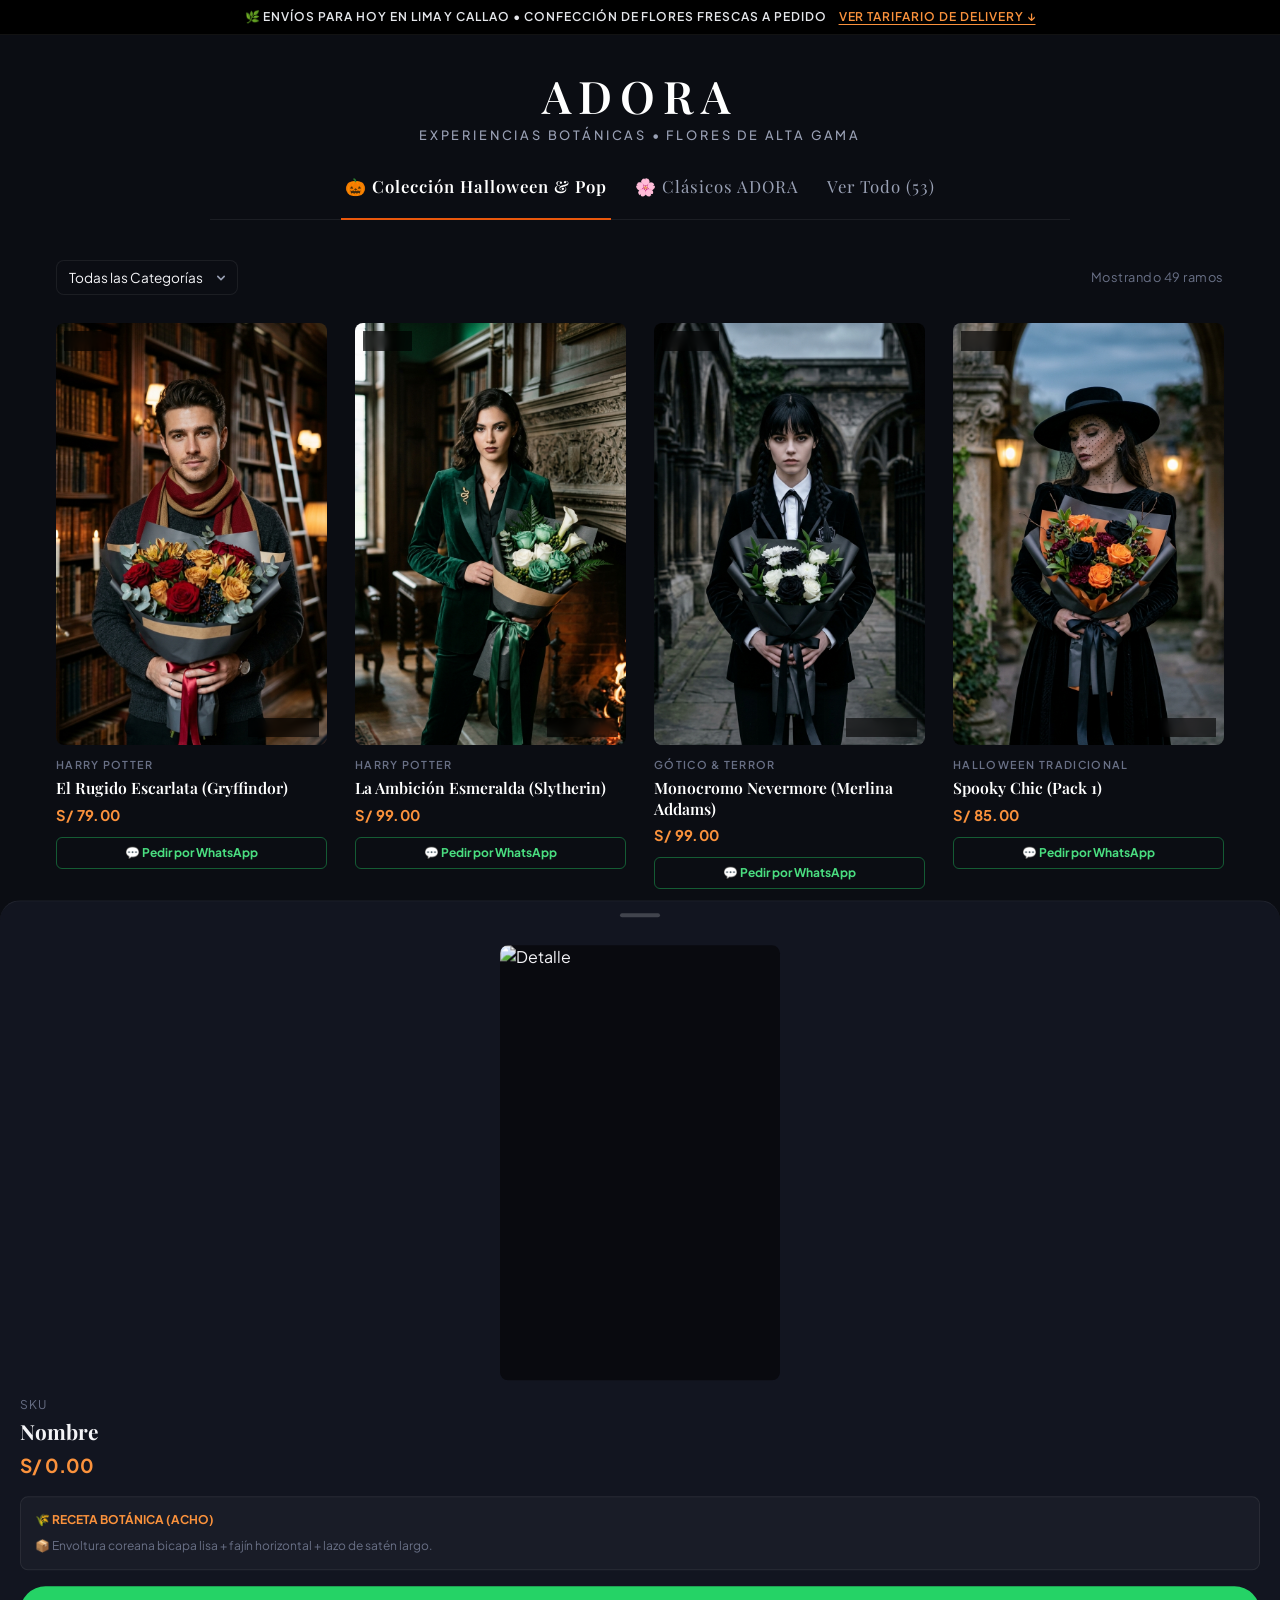
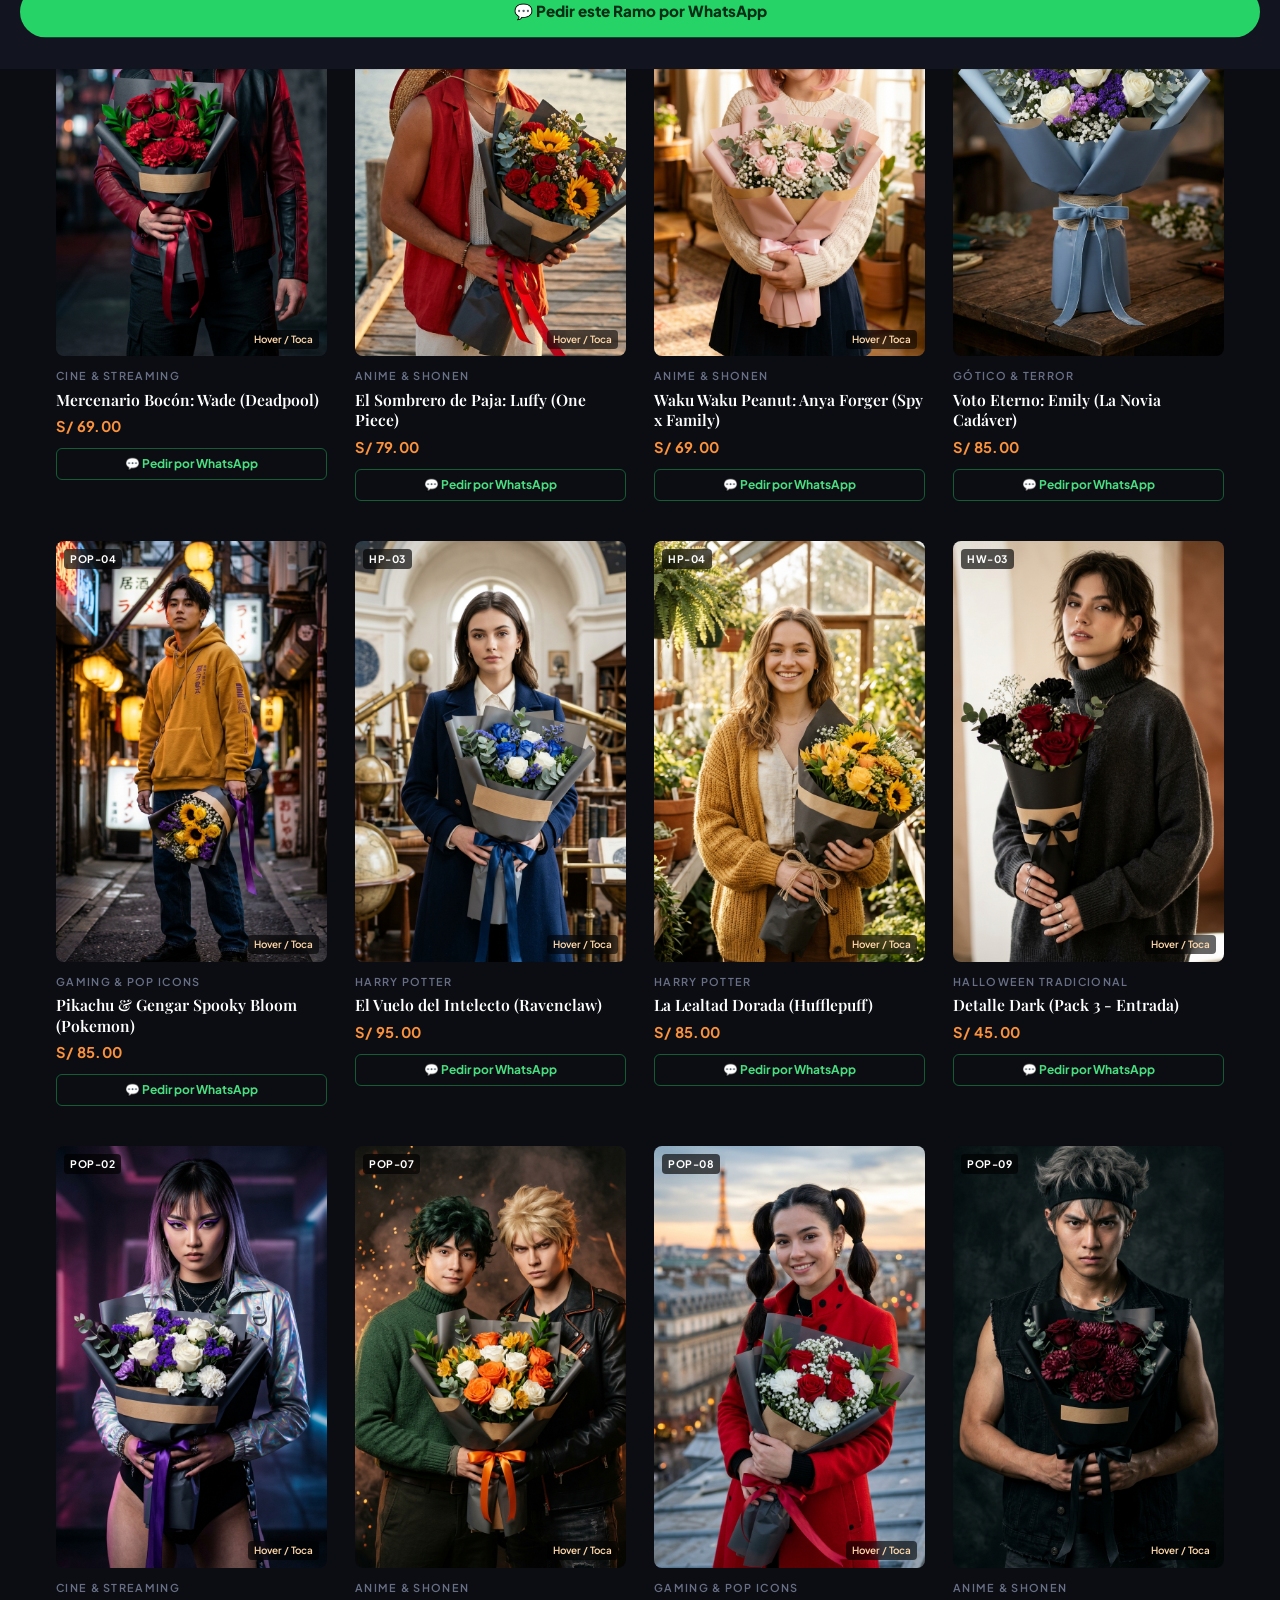
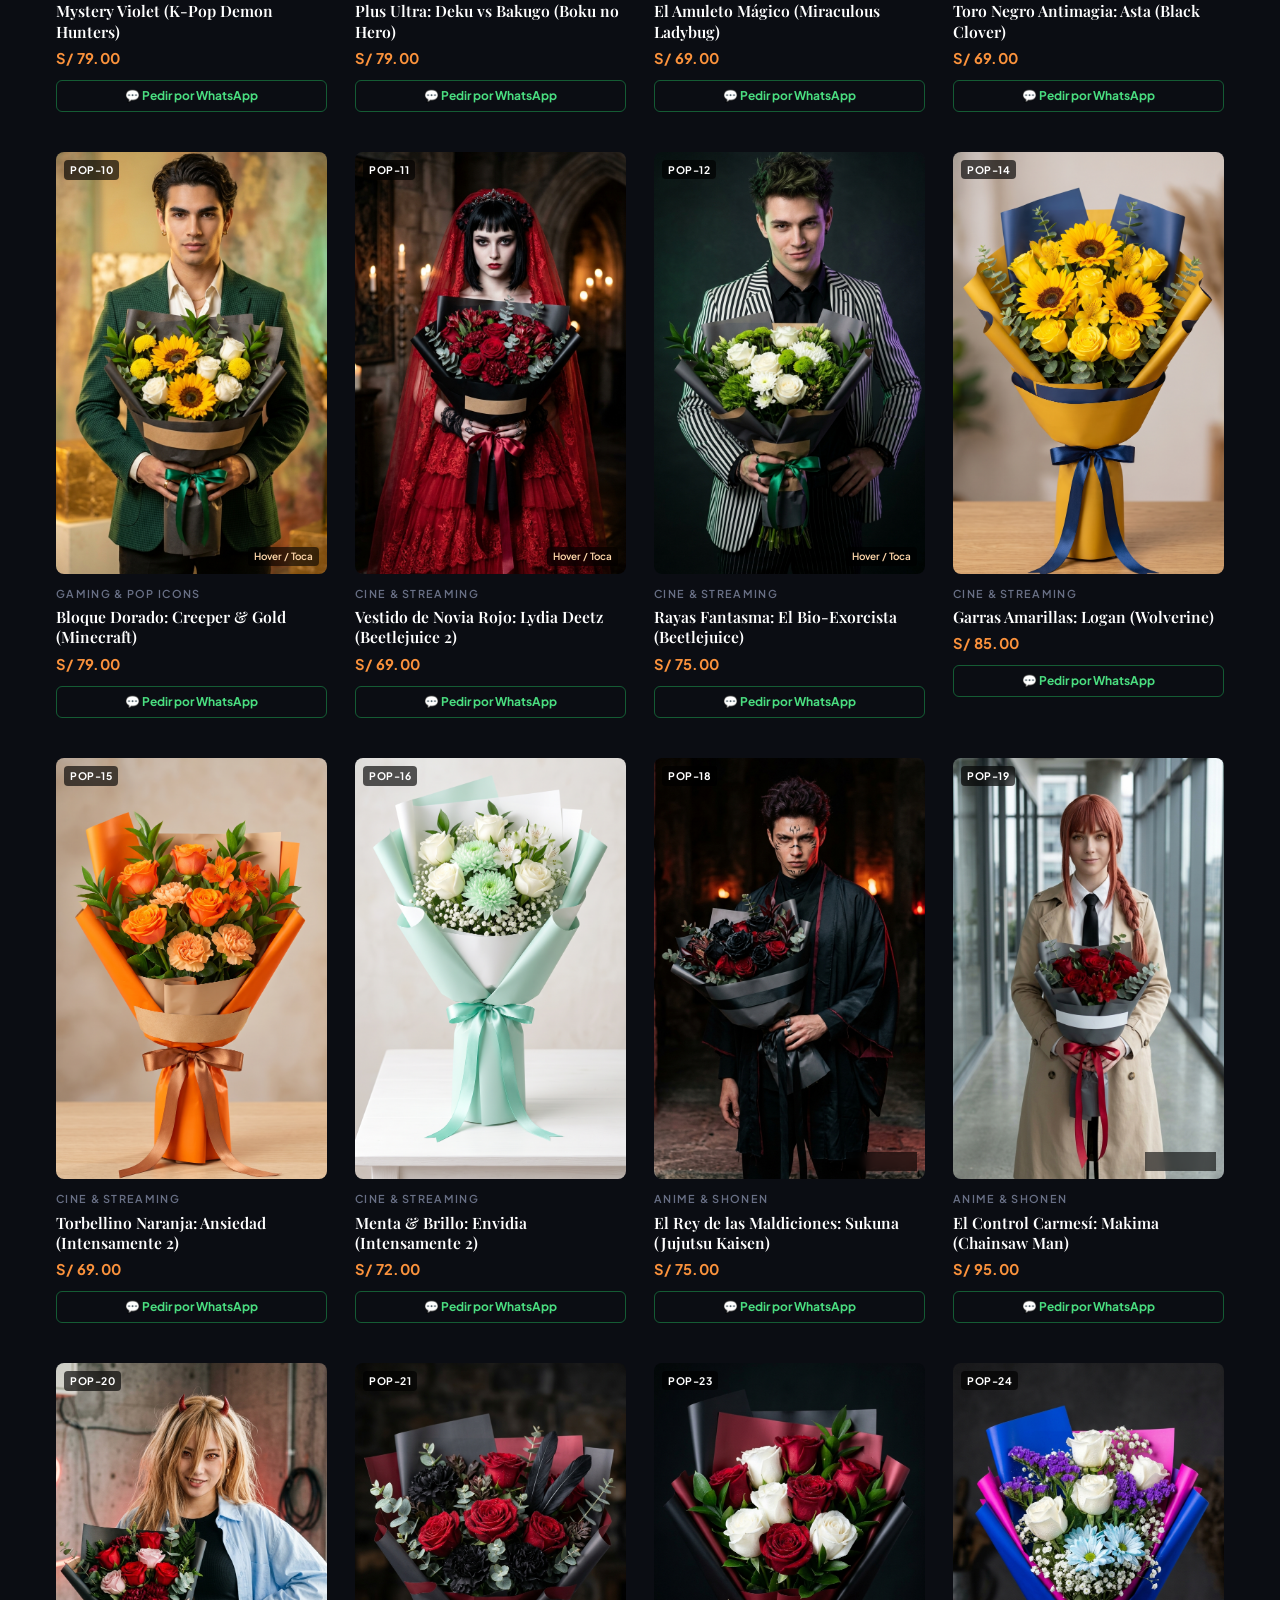
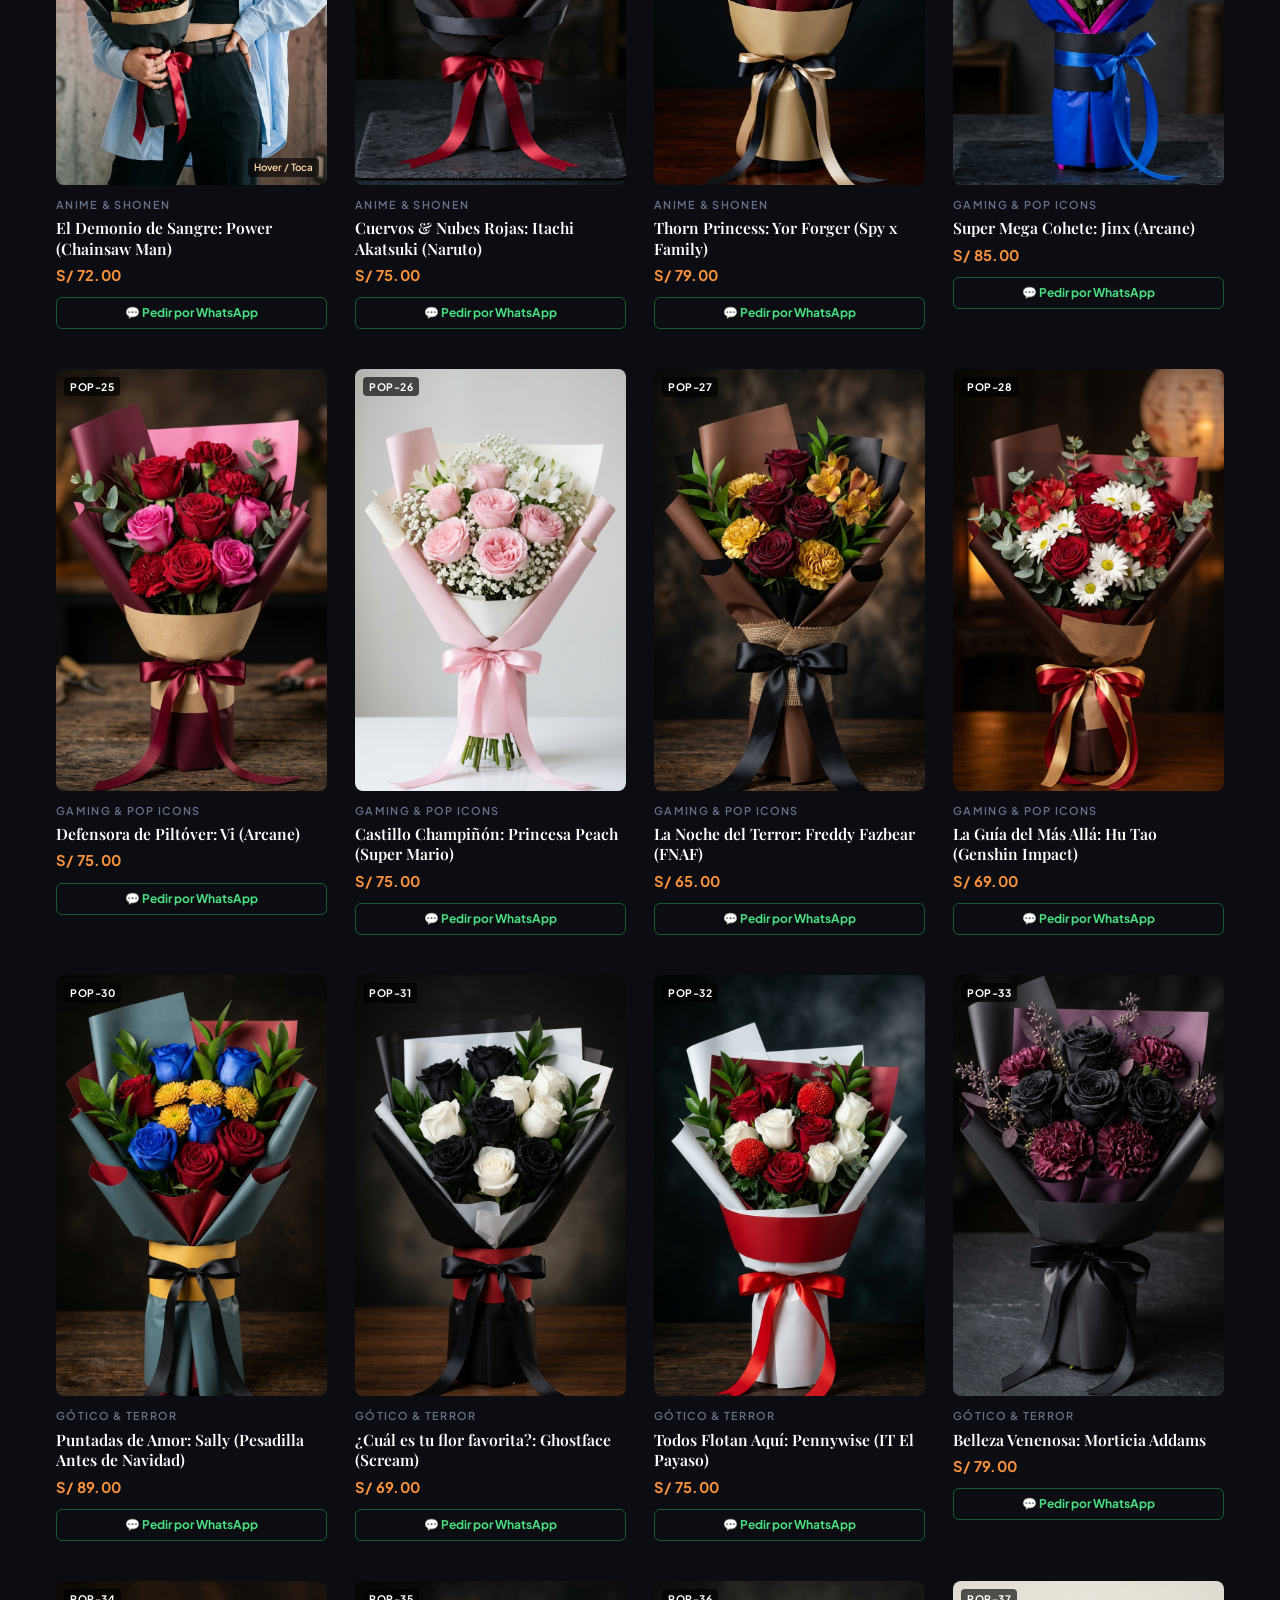
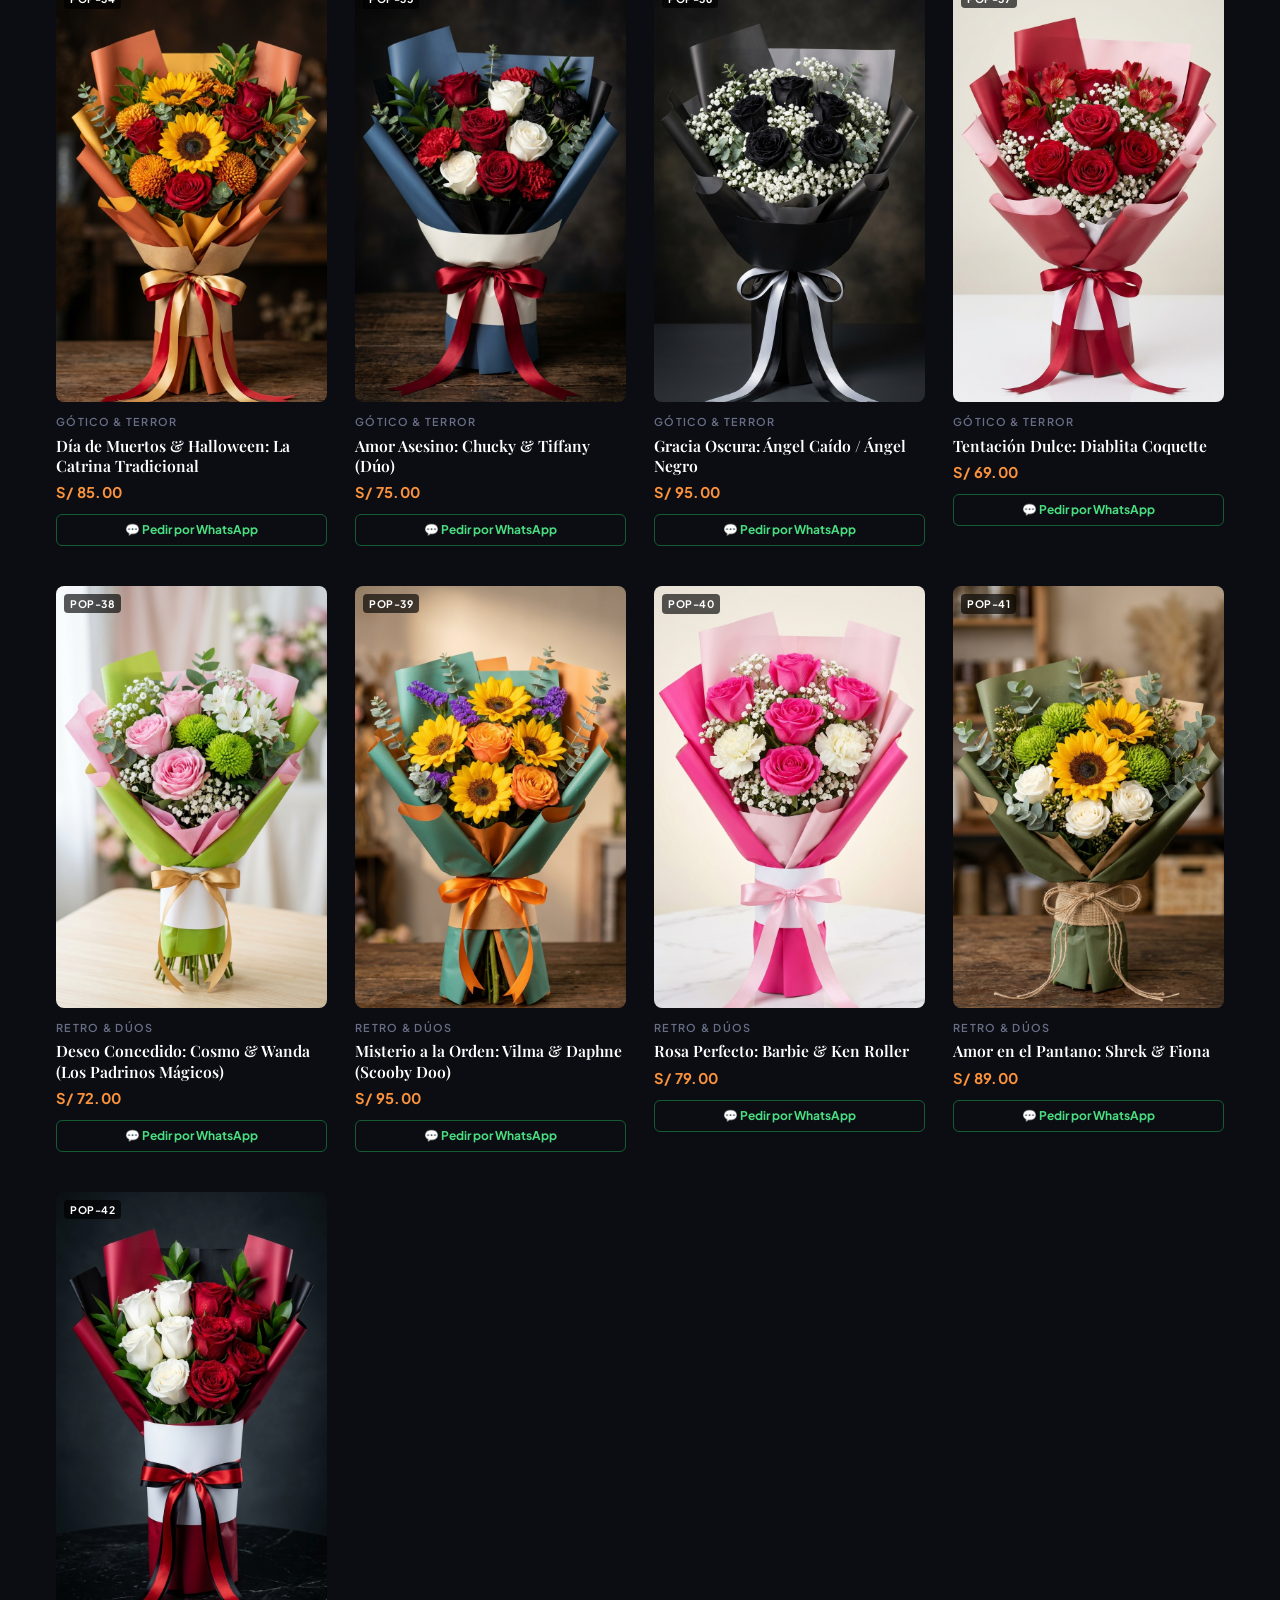
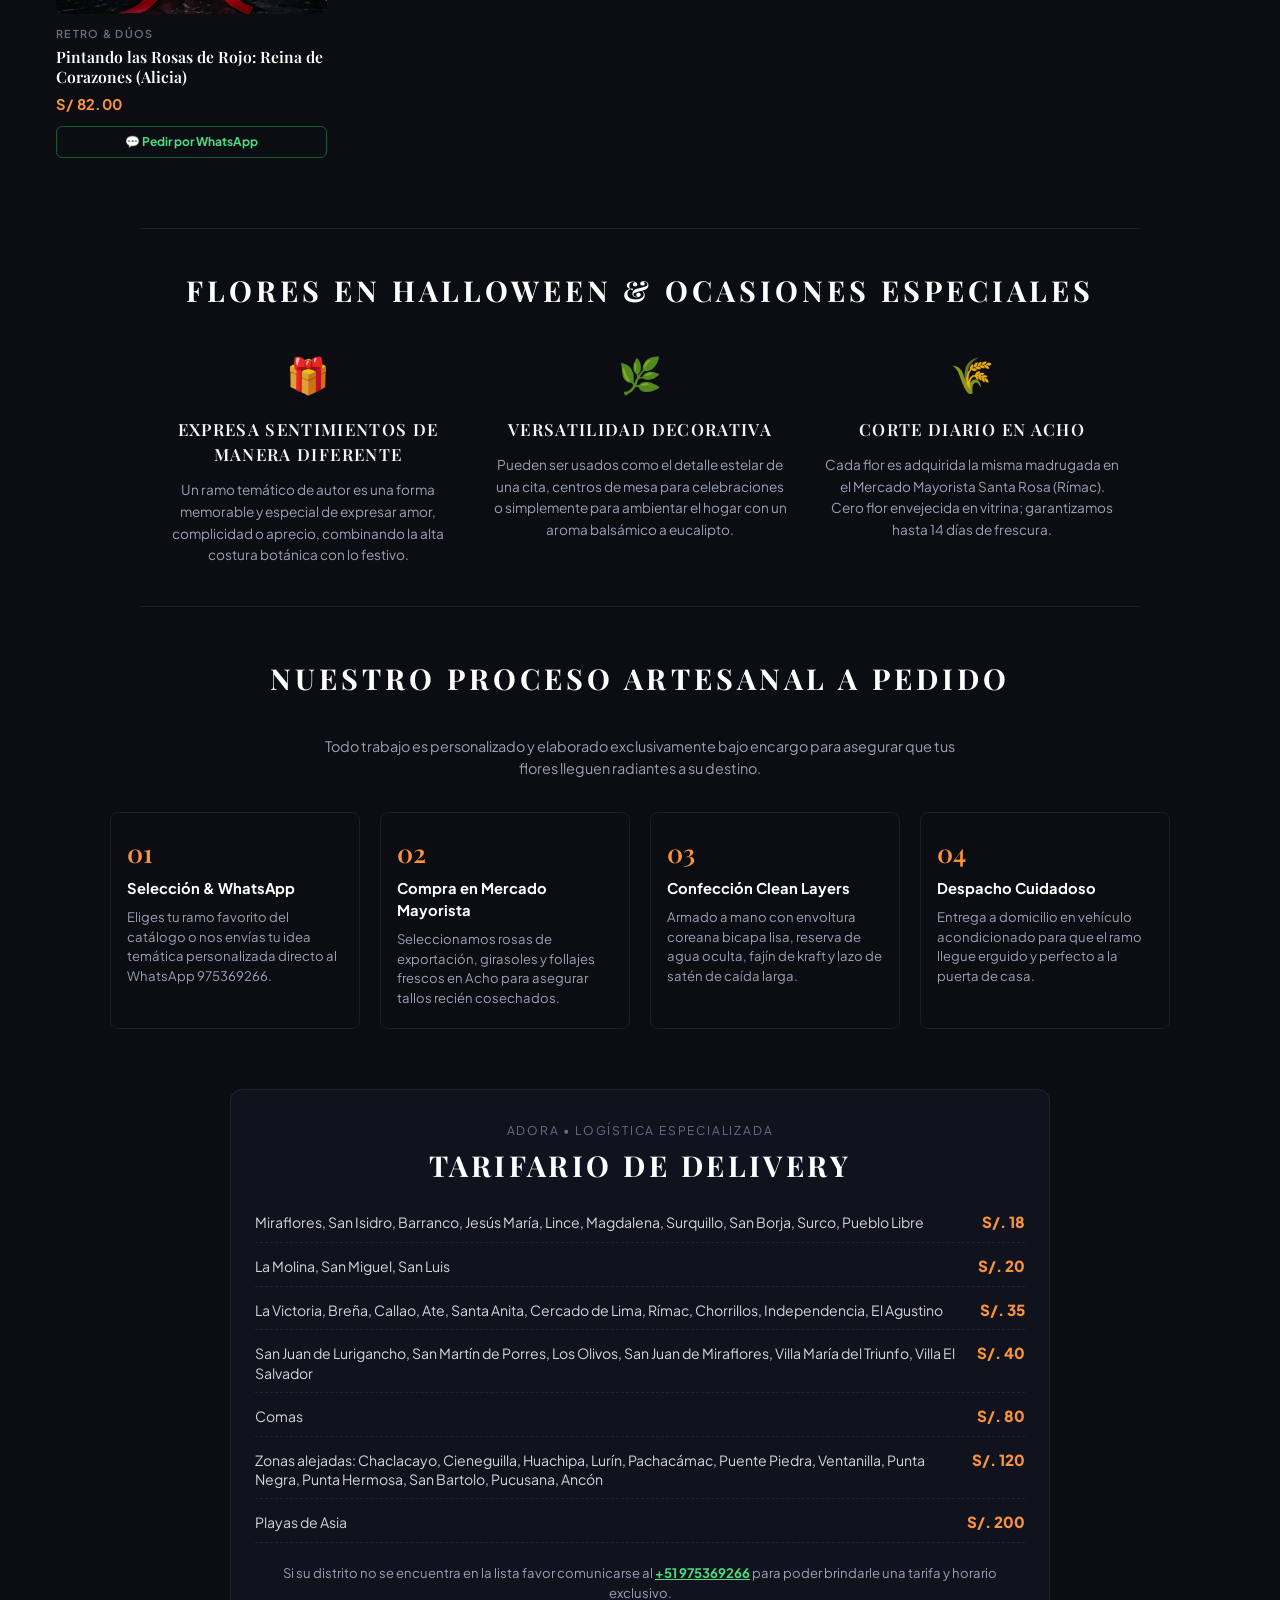
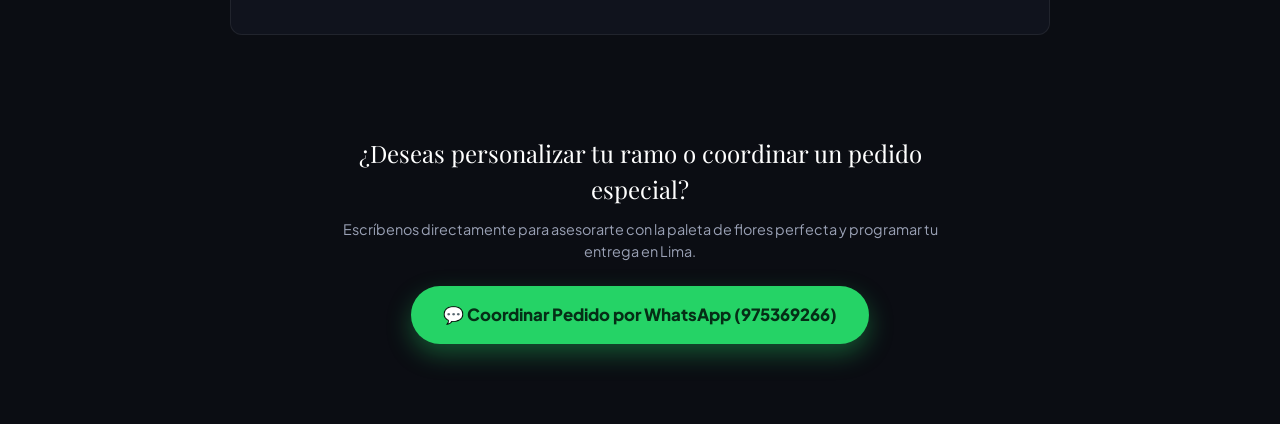
==== commit 3ee3551a: "feat(editorial): rediseño inspirado en La Botánika, división clásicos/halloween, hover automático, p" ====
--- a/index.html
+++ b/index.html
@@ -3,39 +3,36 @@
 <head>
   <meta charset="UTF-8">
   <meta name="viewport" content="width=device-width, initial-scale=1.0, maximum-scale=1.0, user-scalable=no">
-  <title>Catálogo Halloween 2026 | ADORA</title>
-  <meta name="description" content="Catálogo Halloween 2026: 49 Ramos de Autor & Edición Limitada confeccionados en Lima. Pedidos directos por WhatsApp al 975369266.">
-
-  <!-- Google Fonts -->
+  <title>ADORA | Experiencias Botánicas & Diseño Floral</title>
+  <meta name="description" content="Florería de alta gama en Lima. Diseños florales a pedido con flores frescas del Mercado Mayorista de Acho, empaque coreano y despacho a domicilio.">
+
+  <!-- Google Fonts: Editorial Luxury (Playfair Display & Plus Jakarta Sans) -->
   <link rel="preconnect" href="https://fonts.googleapis.com">
   <link rel="preconnect" href="https://fonts.gstatic.com" crossorigin>
-  <link href="https://fonts.googleapis.com/css2?family=Playfair+Display:ital,wght@0,600;0,700;1,600&family=Plus+Jakarta+Sans:wght@400;500;600;700;800&display=swap" rel="stylesheet">
+  <link href="https://fonts.googleapis.com/css2?family=Cormorant+Garamond:ital,wght@0,400;0,600;0,700;1,400&family=Playfair+Display:ital,wght@0,500;0,600;0,700;1,400;1,600&family=Plus+Jakarta+Sans:wght@300;400;500;600;700&display=swap" rel="stylesheet">
 
   <style>
     :root {
-      --bg: #090a0f;
-      --surface: #121520;
-      --surface-card: #141724;
-      --surface-elevated: #1c2032;
-      --border: rgba(255, 255, 255, 0.08);
-      --border-focus: rgba(249, 115, 22, 0.4);
-      --text: #f3f4f8;
+      --bg: #0b0d13;
+      --bg-alt: #10131d;
+      --text: #f4f4f7;
       --text-dim: #9aa1b5;
-      --text-muted: #676e82;
-      --pumpkin: #f97316;
-      --pumpkin-glow: rgba(249, 115, 22, 0.25);
-      --gold: #f59e0b;
+      --text-muted: #697086;
+      --border-subtle: rgba(255, 255, 255, 0.07);
+      --accent-pumpkin: #ea580c;
+      --accent-gold: #d97706;
+      --accent-rose: #e11d48;
       --whatsapp: #25d366;
-      --whatsapp-dark: #128c7e;
-      --radius-card: 14px;
-      --radius-sm: 8px;
+      --whatsapp-hover: #1ebd5a;
+      --font-serif: 'Playfair Display', 'Cormorant Garamond', Georgia, serif;
+      --font-sans: 'Plus Jakarta Sans', -apple-system, BlinkMacSystemFont, "Segoe UI", Roboto, sans-serif;
     }
 
     * {
       box-sizing: border-box;
       margin: 0;
       padding: 0;
-      font-family: 'Plus Jakarta Sans', -apple-system, BlinkMacSystemFont, "Segoe UI", Roboto, sans-serif;
+      font-family: var(--font-sans);
       -webkit-tap-highlight-color: transparent;
     }
 
@@ -43,340 +40,534 @@
       background-color: var(--bg);
       color: var(--text);
       min-height: 100vh;
-      padding-bottom: 90px;
-      background-image: 
-        radial-gradient(ellipse 70% 30% at 50% 0%, rgba(249, 115, 22, 0.08), transparent 70%),
-        radial-gradient(circle 400px at 100% 40%, rgba(245, 158, 11, 0.04), transparent 60%);
-    }
-
-    /* COMPACT MOBILE HEADER */
-    .header {
-      padding: 24px 16px 16px 16px;
+      line-height: 1.5;
+    }
+
+    /* 1. TOP ANNOUNCEMENT BANNER (ESTILO LA BOTÁNIKA) */
+    .top-banner {
+      background: #000000;
+      border-bottom: 1px solid var(--border-subtle);
+      color: #e5e7eb;
+      font-size: 0.75rem;
+      letter-spacing: 0.08em;
+      text-transform: uppercase;
+      padding: 8px 16px;
       text-align: center;
-      max-width: 600px;
+      font-weight: 600;
+      display: flex;
+      justify-content: center;
+      align-items: center;
+      gap: 12px;
+      flex-wrap: wrap;
+    }
+
+    .top-banner a {
+      color: #fb923c;
+      text-decoration: underline;
+      text-underline-offset: 3px;
+      transition: color 0.2s;
+    }
+
+    .top-banner a:hover {
+      color: #fed7aa;
+    }
+
+    /* 2. HEADER EDITORIAL LIMPIO (SIN CAJAS PESADAS) */
+    .main-header {
+      padding: 36px 20px 24px 20px;
+      text-align: center;
+      max-width: 900px;
       margin: 0 auto;
     }
 
-    .brand-pill {
-      display: inline-flex;
-      align-items: center;
-      gap: 6px;
-      padding: 4px 12px;
-      border-radius: 9999px;
-      background: rgba(249, 115, 22, 0.1);
-      border: 1px solid rgba(249, 115, 22, 0.25);
-      color: var(--pumpkin);
-      font-size: 0.75rem;
-      font-weight: 700;
-      letter-spacing: 0.5px;
-      margin-bottom: 8px;
-    }
-
-    .header h1 {
-      font-family: 'Playfair Display', Georgia, serif;
-      font-size: 1.85rem;
-      font-weight: 700;
-      letter-spacing: -0.5px;
+    .brand-title {
+      font-family: var(--font-serif);
+      font-size: 2.8rem;
+      letter-spacing: 0.18em;
+      font-weight: 600;
+      text-transform: uppercase;
       color: #ffffff;
-      line-height: 1.2;
-      margin-bottom: 4px;
-    }
-
-    .header p {
+      margin-bottom: 6px;
+      line-height: 1.1;
+    }
+
+    .brand-subtitle {
+      font-size: 0.8rem;
+      letter-spacing: 0.22em;
+      text-transform: uppercase;
       color: var(--text-dim);
-      font-size: 0.88rem;
       font-weight: 500;
-    }
-
-    /* COMPACT CONTROLS BAR (DROPDOWN + SEARCH) */
-    .controls-bar {
-      padding: 8px 12px 14px 12px;
-      max-width: 1100px;
-      margin: 0 auto;
+      margin-bottom: 24px;
+    }
+
+    /* TAB SELECTOR PRINCIPAL (CLÁSICOS VS HALLOWEEN) */
+    .main-nav-tabs {
       display: flex;
-      flex-direction: column;
-      gap: 10px;
-    }
-
-    .controls-row {
-      display: flex;
-      gap: 8px;
-      align-items: center;
-    }
-
-    .select-wrapper {
+      justify-content: center;
+      gap: 20px;
+      flex-wrap: wrap;
+      margin-bottom: 16px;
+      border-bottom: 1px solid var(--border-subtle);
+      padding-bottom: 16px;
+    }
+
+    .tab-btn {
+      background: transparent;
+      border: none;
+      color: var(--text-dim);
+      font-family: var(--font-serif);
+      font-size: 1.05rem;
+      letter-spacing: 0.06em;
+      cursor: pointer;
+      padding: 6px 4px;
       position: relative;
-      flex: 1.2;
-    }
-
-    .custom-select {
-      width: 100%;
-      background: var(--surface);
-      border: 1px solid var(--border);
-      border-radius: 12px;
-      padding: 10px 32px 10px 14px;
-      color: var(--text);
-      font-size: 0.85rem;
+      transition: color 0.2s;
+    }
+
+    .tab-btn:hover {
+      color: #ffffff;
+    }
+
+    .tab-btn.active {
+      color: #ffffff;
       font-weight: 600;
-      outline: none;
-      appearance: none;
-      cursor: pointer;
-      transition: all 0.2s;
-    }
-
-    .custom-select:focus {
-      border-color: var(--pumpkin);
-      box-shadow: 0 0 0 2px var(--pumpkin-glow);
-    }
-
-    .select-arrow {
+    }
+
+    .tab-btn.active::after {
+      content: '';
       position: absolute;
-      right: 12px;
-      top: 50%;
-      transform: translateY(-50%);
-      pointer-events: none;
-      color: var(--pumpkin);
-      font-size: 0.75rem;
-    }
-
-    .search-box {
-      position: relative;
-      flex: 1;
-    }
-
-    .search-input {
-      width: 100%;
-      background: var(--surface);
-      border: 1px solid var(--border);
-      border-radius: 12px;
-      padding: 10px 12px 10px 34px;
-      color: var(--text);
-      font-size: 0.85rem;
-      outline: none;
-      transition: all 0.2s;
-    }
-
-    .search-input:focus {
-      border-color: var(--pumpkin);
-      box-shadow: 0 0 0 2px var(--pumpkin-glow);
-    }
-
-    .search-icon {
-      position: absolute;
-      left: 11px;
-      top: 50%;
-      transform: translateY(-50%);
-      color: var(--text-muted);
-      font-size: 0.85rem;
-      pointer-events: none;
-    }
-
-    .results-count {
-      font-size: 0.75rem;
-      color: var(--text-muted);
-      padding: 0 4px;
+      bottom: -17px;
+      left: 0;
+      right: 0;
+      height: 2px;
+      background: #ea580c;
+    }
+
+    /* SUB-FILTER DROPDOWN & SEARCH */
+    .filter-bar {
+      max-width: 1200px;
+      margin: 0 auto 28px auto;
+      padding: 0 16px;
       display: flex;
       justify-content: space-between;
       align-items: center;
-    }
-
-    /* 2 COLUMNS MOBILE GRID */
-    .grid {
+      gap: 12px;
+      flex-wrap: wrap;
+    }
+
+    .sub-filter-select {
+      background: transparent;
+      border: 1px solid var(--border-subtle);
+      border-radius: 8px;
+      color: var(--text);
+      padding: 8px 28px 8px 12px;
+      font-size: 0.85rem;
+      font-family: var(--font-sans);
+      appearance: none;
+      cursor: pointer;
+      background-image: url("data:image/svg+xml;charset=UTF-8,%3Csvg xmlns='http://www.w3.org/2000/svg' viewBox='0 0 20 20' fill='%239aa1b5'%3E%3Cpath fill-rule='evenodd' d='M5.293 7.293a1 1 0 011.414 0L10 10.586l3.293-3.293a1 1 0 111.414 1.414l-4 4a1 1 0 01-1.414 0l-4-4a1 1 0 010-1.414z' clip-rule='evenodd'/%3E%3C/svg%3E");
+      background-repeat: no-repeat;
+      background-position: right 8px center;
+      background-size: 16px;
+    }
+
+    .sub-filter-select:focus {
+      outline: none;
+      border-color: #ea580c;
+    }
+
+    .count-indicator {
+      font-size: 0.8rem;
+      color: var(--text-muted);
+      letter-spacing: 0.04em;
+    }
+
+    /* 3. PRODUCT GRID EDITORIAL (SIN MARCOS RECTANGULARES NI CAJAS PESADAS) */
+    .products-grid {
+      max-width: 1200px;
+      margin: 0 auto;
+      padding: 0 16px;
       display: grid;
       grid-template-columns: repeat(2, 1fr);
-      gap: 12px;
-      padding: 0 12px;
-      max-width: 1100px;
-      margin: 0 auto;
-    }
-
-    @media (min-width: 680px) {
-      .grid {
+      gap: 24px 16px;
+    }
+
+    @media (min-width: 768px) {
+      .products-grid {
         grid-template-columns: repeat(3, 1fr);
-        gap: 16px;
-        padding: 0 16px;
+        gap: 36px 24px;
       }
     }
 
-    @media (min-width: 992px) {
-      .grid {
+    @media (min-width: 1024px) {
+      .products-grid {
         grid-template-columns: repeat(4, 1fr);
-        gap: 20px;
+        gap: 40px 28px;
       }
     }
 
-    /* PRODUCT CARD */
-    .card {
-      background: var(--surface-card);
-      border: 1px solid var(--border);
-      border-radius: var(--radius-card);
-      overflow: hidden;
+    /* PRODUCT ITEM EDITORIAL (CLEAN AIRY PRESENTATION) */
+    .product-item {
       display: flex;
       flex-direction: column;
       position: relative;
-      transition: transform 0.2s ease, border-color 0.2s ease;
-    }
-
-    .card:active {
-      transform: scale(0.985);
-    }
-
-    /* IMAGE / CAROUSEL CONTAINER */
-    .card-media {
+    }
+
+    /* MEDIA CONTAINER CON HOVER AUTOMÁTICO */
+    .product-media {
       position: relative;
       width: 100%;
-      aspect-ratio: 9/15;
-      background: #0d0f17;
+      aspect-ratio: 9/14;
+      background: #0f121b;
+      border-radius: 8px;
       overflow: hidden;
       cursor: pointer;
     }
 
-    .card-media img {
+    .product-media img {
       width: 100%;
       height: 100%;
       object-fit: cover;
       display: block;
-      transition: opacity 0.25s ease, transform 0.3s ease;
-    }
-
-    /* MINIMAL BADGES */
-    .card-tag {
+      transition: opacity 0.35s ease, transform 0.4s cubic-bezier(0.16, 1, 0.3, 1);
+    }
+
+    /* Slide 1 (Personaje) y Slide 2 (Arreglo) para Hover automático */
+    .media-primary {
+      position: absolute;
+      inset: 0;
+      z-index: 2;
+      opacity: 1;
+    }
+
+    .media-secondary {
+      position: absolute;
+      inset: 0;
+      z-index: 1;
+      opacity: 0;
+    }
+
+    /* HOVER EN COMPUTADORA: MUESTRA EL RAMO AUTOMÁTICAMENTE */
+    @media (hover: hover) {
+      .product-item:hover .media-primary.has-pair {
+        opacity: 0;
+      }
+      .product-item:hover .media-secondary.has-pair {
+        opacity: 1;
+        transform: scale(1.04);
+      }
+    }
+
+    /* EN DISPOSITIVOS TÁCTILES: TOUCH TOGGLE */
+    .media-primary.active-touch {
+      opacity: 0 !important;
+    }
+    .media-secondary.active-touch {
+      opacity: 1 !important;
+      z-index: 3 !important;
+    }
+
+    .sku-badge {
       position: absolute;
       top: 8px;
       left: 8px;
-      background: rgba(10, 12, 18, 0.8);
-      backdrop-filter: blur(6px);
-      border: 1px solid rgba(255, 255, 255, 0.12);
+      background: rgba(0, 0, 0, 0.65);
+      backdrop-filter: blur(4px);
       color: #fff;
       font-size: 0.65rem;
-      font-weight: 800;
-      padding: 2px 7px;
+      font-weight: 700;
+      padding: 2px 6px;
+      border-radius: 4px;
+      letter-spacing: 0.05em;
+      z-index: 4;
+    }
+
+    .hover-hint {
+      position: absolute;
+      bottom: 8px;
+      right: 8px;
+      background: rgba(0, 0, 0, 0.6);
+      backdrop-filter: blur(4px);
+      color: #fed7aa;
+      font-size: 0.62rem;
+      font-weight: 600;
+      padding: 2px 6px;
+      border-radius: 4px;
+      z-index: 4;
+      pointer-events: none;
+    }
+
+    /* DETALLES TIPOGRÁFICOS AL AIRE (SIN CAJAS) */
+    .product-details {
+      padding-top: 12px;
+      display: flex;
+      flex-direction: column;
+      gap: 3px;
+    }
+
+    .product-collection-label {
+      font-size: 0.68rem;
+      letter-spacing: 0.12em;
+      text-transform: uppercase;
+      color: var(--text-muted);
+      font-weight: 600;
+    }
+
+    .product-name {
+      font-family: var(--font-serif);
+      font-size: 0.98rem;
+      font-weight: 600;
+      color: #ffffff;
+      line-height: 1.3;
+      margin-top: 2px;
+      cursor: pointer;
+    }
+
+    .product-price {
+      font-size: 0.92rem;
+      font-weight: 700;
+      color: #fb923c;
+      margin-top: 2px;
+      letter-spacing: 0.02em;
+    }
+
+    .btn-wa-compact {
+      margin-top: 8px;
+      background: transparent;
+      border: 1px solid rgba(37, 211, 102, 0.4);
+      color: #4ade80;
+      padding: 6px 12px;
       border-radius: 6px;
-      letter-spacing: 0.3px;
-      z-index: 2;
-    }
-
-    /* TAP TO FLIP HINT & INDICATOR DOTS */
-    .card-carousel-bar {
-      position: absolute;
-      bottom: 0;
-      left: 0;
-      right: 0;
-      padding: 16px 8px 6px 8px;
-      background: linear-gradient(to top, rgba(9, 10, 15, 0.95), transparent);
+      font-size: 0.75rem;
+      font-weight: 700;
+      display: inline-flex;
+      align-items: center;
+      justify-content: center;
+      gap: 6px;
+      text-decoration: none;
+      transition: all 0.2s;
+      width: 100%;
+    }
+
+    .btn-wa-compact:hover {
+      background: var(--whatsapp);
+      color: #052e16;
+      border-color: var(--whatsapp);
+    }
+
+    /* 4. SECCIÓN EDITORIAL: FLORES EN HALLOWEEN (ESTILO LA BOTÁNIKA) */
+    .editorial-value-section {
+      max-width: 1000px;
+      margin: 70px auto 40px auto;
+      padding: 40px 20px;
+      border-top: 1px solid var(--border-subtle);
+      border-bottom: 1px solid var(--border-subtle);
+      text-align: center;
+    }
+
+    .section-headline {
+      font-family: var(--font-serif);
+      font-size: 1.8rem;
+      letter-spacing: 0.14em;
+      text-transform: uppercase;
+      color: #ffffff;
+      margin-bottom: 36px;
+    }
+
+    .value-pillars-grid {
+      display: grid;
+      grid-template-columns: 1fr;
+      gap: 32px;
+      text-align: center;
+    }
+
+    @media (min-width: 768px) {
+      .value-pillars-grid {
+        grid-template-columns: repeat(3, 1fr);
+        gap: 36px;
+      }
+    }
+
+    .pillar-card {
+      display: flex;
+      flex-direction: column;
+      align-items: center;
+      gap: 12px;
+    }
+
+    .pillar-icon {
+      font-size: 2.2rem;
+      margin-bottom: 4px;
+      opacity: 0.9;
+    }
+
+    .pillar-title {
+      font-family: var(--font-serif);
+      font-size: 1.05rem;
+      letter-spacing: 0.08em;
+      text-transform: uppercase;
+      font-weight: 600;
+      color: #f3f4f6;
+    }
+
+    .pillar-desc {
+      font-size: 0.85rem;
+      color: var(--text-dim);
+      line-height: 1.6;
+      max-width: 320px;
+    }
+
+    /* 5. SECCIÓN DE PROCESO ARTESANAL A PEDIDO */
+    .process-section {
+      max-width: 1100px;
+      margin: 50px auto;
+      padding: 0 20px;
+      text-align: center;
+    }
+
+    .process-grid {
+      display: grid;
+      grid-template-columns: 1fr;
+      gap: 20px;
+      margin-top: 32px;
+    }
+
+    @media (min-width: 680px) {
+      .process-grid {
+        grid-template-columns: repeat(2, 1fr);
+      }
+    }
+
+    @media (min-width: 1024px) {
+      .process-grid {
+        grid-template-columns: repeat(4, 1fr);
+      }
+    }
+
+    .process-step {
+      padding: 20px 16px;
+      border: 1px solid var(--border-subtle);
+      border-radius: 8px;
+      text-align: left;
+    }
+
+    .step-num {
+      font-family: var(--font-serif);
+      font-size: 1.6rem;
+      color: #fb923c;
+      font-weight: 600;
+      margin-bottom: 6px;
+    }
+
+    .step-title {
+      font-size: 0.92rem;
+      font-weight: 700;
+      color: #ffffff;
+      margin-bottom: 8px;
+    }
+
+    .step-desc {
+      font-size: 0.82rem;
+      color: var(--text-dim);
+      line-height: 1.5;
+    }
+
+    /* 6. TARIFARIO DE DELIVERY (RÉPLICA LIMPIA DE LA BOTÁNIKA) */
+    .delivery-section {
+      max-width: 860px;
+      margin: 60px auto 40px auto;
+      padding: 0 20px;
+    }
+
+    .delivery-box {
+      border: 1px solid var(--border-subtle);
+      border-radius: 12px;
+      padding: 32px 24px;
+      background: var(--bg-alt);
+    }
+
+    .delivery-title {
+      font-family: var(--font-serif);
+      font-size: 1.8rem;
+      text-align: center;
+      letter-spacing: 0.12em;
+      text-transform: uppercase;
+      color: #ffffff;
+      margin-bottom: 24px;
+    }
+
+    .rates-list {
+      list-style: none;
+      display: flex;
+      flex-direction: column;
+      gap: 12px;
+      font-size: 0.88rem;
+    }
+
+    .rate-item {
       display: flex;
       justify-content: space-between;
+      align-items: baseline;
+      gap: 16px;
+      padding-bottom: 8px;
+      border-bottom: 1px dashed var(--border-subtle);
+    }
+
+    .rate-districts {
+      color: #d1d5db;
+      line-height: 1.4;
+    }
+
+    .rate-price {
+      font-weight: 800;
+      color: #fb923c;
+      white-space: nowrap;
+      font-size: 0.95rem;
+    }
+
+    .rate-special-note {
+      margin-top: 20px;
+      text-align: center;
+      font-size: 0.82rem;
+      color: var(--text-dim);
+    }
+
+    .rate-special-note a {
+      color: #4ade80;
+      font-weight: 700;
+      text-decoration: underline;
+    }
+
+    /* 7. CTA FINAL DE ALTA CONVERSIÓN */
+    .final-cta-section {
+      text-align: center;
+      padding: 60px 20px 80px 20px;
+      max-width: 680px;
+      margin: 0 auto;
+    }
+
+    .final-cta-btn {
+      display: inline-flex;
       align-items: center;
-      z-index: 2;
-      pointer-events: none;
-    }
-
-    .slide-label {
-      font-size: 0.65rem;
-      font-weight: 700;
-      color: #e2e8f0;
-      text-shadow: 0 1px 3px rgba(0,0,0,0.8);
-    }
-
-    .dots-container {
-      display: flex;
-      gap: 4px;
-      pointer-events: auto;
-    }
-
-    .dot {
-      width: 5px;
-      height: 5px;
-      border-radius: 50%;
-      background: rgba(255, 255, 255, 0.35);
-      transition: all 0.2s;
-    }
-
-    .dot.active {
-      background: var(--pumpkin);
-      transform: scale(1.35);
-    }
-
-    /* CARD INFO COMPACT (ELEGANT & CLEAN) */
-    .card-info {
-      padding: 10px 10px 12px 10px;
-      display: flex;
-      flex-direction: column;
-      flex: 1;
-      justify-content: space-between;
-      gap: 8px;
-    }
-
-    .card-title-group {
-      cursor: pointer;
-    }
-
-    .card-title {
-      font-size: 0.84rem;
-      font-weight: 700;
-      color: #ffffff;
-      line-height: 1.25;
-      display: -webkit-box;
-      -webkit-line-clamp: 2;
-      -webkit-box-orient: vertical;
-      overflow: hidden;
-      margin-bottom: 3px;
-    }
-
-    .card-collection {
-      font-size: 0.68rem;
-      font-weight: 600;
-      color: var(--text-muted);
-      text-transform: uppercase;
-      letter-spacing: 0.4px;
-    }
-
-    .card-action-row {
-      display: flex;
-      align-items: center;
-      justify-content: space-between;
-      gap: 6px;
-      padding-top: 6px;
-      border-top: 1px solid rgba(255, 255, 255, 0.05);
-    }
-
-    .card-price {
-      font-size: 0.95rem;
-      font-weight: 800;
-      color: #ffffff;
-      letter-spacing: -0.2px;
-      white-space: nowrap;
-    }
-
-    .card-price span {
-      font-size: 0.72rem;
-      color: var(--pumpkin);
-      font-weight: 700;
-      margin-right: 2px;
-    }
-
-    .btn-wa-card {
+      justify-content: center;
+      gap: 10px;
       background: #25d366;
       color: #052e16;
-      border: none;
-      border-radius: var(--radius-sm);
-      padding: 6px 9px;
-      font-size: 0.75rem;
+      padding: 16px 32px;
+      border-radius: 9999px;
+      font-size: 1.05rem;
       font-weight: 800;
-      display: inline-flex;
-      align-items: center;
-      gap: 4px;
       text-decoration: none;
-      cursor: pointer;
-      transition: background 0.2s, transform 0.15s;
-      flex-shrink: 0;
-    }
-
-    .btn-wa-card:active {
-      transform: scale(0.94);
-    }
-
-    /* BOTTOM SHEET (MOBILE DETAIL PANEL) */
+      box-shadow: 0 10px 25px rgba(37, 211, 102, 0.35);
+      transition: transform 0.2s;
+    }
+
+    .final-cta-btn:hover {
+      background: #1ebd5a;
+      transform: translateY(-2px);
+    }
+
+    /* BOTTOM SHEET */
     .sheet-overlay {
       position: fixed;
       inset: 0;
@@ -385,7 +576,7 @@
       z-index: 1000;
       opacity: 0;
       pointer-events: none;
-      transition: opacity 0.3s ease;
+      transition: opacity 0.3s;
     }
 
     .sheet-overlay.active {
@@ -398,548 +589,1477 @@
       bottom: 0;
       left: 0;
       right: 0;
-      background: var(--surface-card);
-      border-top: 1px solid var(--border);
-      border-radius: 24px 24px 0 0;
+      background: #121520;
+      border-top: 1px solid var(--border-subtle);
+      border-radius: 20px 20px 0 0;
       z-index: 1001;
       max-height: 90vh;
       display: flex;
       flex-direction: column;
       transform: translateY(100%);
       transition: transform 0.35s cubic-bezier(0.16, 1, 0.3, 1);
-      box-shadow: 0 -10px 40px rgba(0, 0, 0, 0.7);
     }
 
     .bottom-sheet.active {
       transform: translateY(0);
     }
 
-    .sheet-handle-bar {
-      padding: 12px;
-      display: flex;
-      justify-content: center;
-      cursor: pointer;
-    }
-
-    .sheet-handle {
-      width: 42px;
-      height: 4px;
-      border-radius: 9999px;
-      background: rgba(255, 255, 255, 0.25);
-    }
-
-    .sheet-content {
-      padding: 0 20px 24px 20px;
+    .sheet-body {
+      padding: 16px 20px 32px 20px;
       overflow-y: auto;
       display: flex;
       flex-direction: column;
       gap: 16px;
     }
 
-    .sheet-carousel {
-      position: relative;
+    .sheet-img-wrap {
       width: 100%;
-      max-width: 320px;
+      max-width: 280px;
       aspect-ratio: 9/14;
       margin: 0 auto;
-      border-radius: 16px;
+      border-radius: 8px;
       overflow: hidden;
       background: #090a0f;
     }
 
-    .sheet-carousel img {
+    .sheet-img-wrap img {
       width: 100%;
       height: 100%;
       object-fit: cover;
       display: block;
     }
 
-    .sheet-toggle-pills {
-      position: absolute;
-      top: 10px;
-      right: 10px;
-      display: flex;
-      gap: 6px;
-      background: rgba(10, 12, 18, 0.85);
-      backdrop-filter: blur(8px);
-      padding: 4px;
-      border-radius: 9999px;
-      border: 1px solid rgba(255, 255, 255, 0.15);
-      z-index: 5;
-    }
-
-    .sheet-toggle-tab {
-      background: transparent;
-      border: none;
-      color: var(--text-dim);
-      padding: 4px 10px;
-      border-radius: 9999px;
-      font-size: 0.72rem;
-      font-weight: 700;
-      cursor: pointer;
-      transition: all 0.2s;
-    }
-
-    .sheet-toggle-tab.active {
-      background: var(--pumpkin);
-      color: #fff;
-    }
-
-    .sheet-header h2 {
-      font-size: 1.25rem;
-      font-weight: 700;
-      color: #ffffff;
-      line-height: 1.3;
-      margin-bottom: 4px;
-    }
-
-    .sheet-header .sheet-sub {
-      font-size: 0.78rem;
-      font-weight: 600;
-      color: var(--pumpkin);
-      text-transform: uppercase;
-      letter-spacing: 0.5px;
-    }
-
-    .sheet-section {
-      background: rgba(255, 255, 255, 0.03);
-      border: 1px solid var(--border);
-      border-radius: 12px;
-      padding: 12px 14px;
-      font-size: 0.82rem;
-      display: flex;
-      flex-direction: column;
-      gap: 6px;
-    }
-
-    .sheet-section-title {
-      font-size: 0.72rem;
-      font-weight: 700;
-      color: var(--gold);
-      text-transform: uppercase;
-      letter-spacing: 0.5px;
-    }
-
-    .sheet-recipe-text {
-      color: #cbd5e1;
-      line-height: 1.45;
-    }
-
-    .sheet-persona-text {
-      color: var(--text-muted);
-      font-size: 0.78rem;
-      font-style: italic;
-    }
-
-    .sheet-footer {
-      display: flex;
-      flex-direction: column;
-      gap: 10px;
-      padding-top: 8px;
-    }
-
-    .sheet-price-row {
-      display: flex;
-      justify-content: space-between;
-      align-items: center;
-      padding: 0 4px;
-    }
-
-    .sheet-price-val {
-      font-size: 1.5rem;
-      font-weight: 800;
-      color: #ffffff;
-    }
-
-    .sheet-price-val span {
-      color: var(--pumpkin);
-      font-size: 1.1rem;
-    }
-
     .btn-wa-sheet {
-      width: 100%;
       background: #25d366;
       color: #052e16;
       padding: 14px 20px;
-      border-radius: 14px;
+      border-radius: 9999px;
       font-size: 0.95rem;
       font-weight: 800;
-      display: flex;
-      align-items: center;
-      justify-content: center;
-      gap: 8px;
+      text-align: center;
       text-decoration: none;
-      box-shadow: 0 4px 20px rgba(37, 211, 102, 0.35);
-      transition: all 0.2s;
-    }
-
-    .btn-wa-sheet:active {
-      transform: scale(0.98);
-    }
-
-    .sheet-close-btn {
-      width: 100%;
-      background: transparent;
-      border: 1px solid var(--border);
-      color: var(--text-dim);
-      padding: 10px;
-      border-radius: 12px;
-      font-size: 0.85rem;
-      font-weight: 600;
-      cursor: pointer;
-    }
-
-    /* FLOATING WHATSAPP BUTTON (DIRECT ASSISTANCE) */
-    .floating-wa-direct {
-      position: fixed;
-      bottom: 20px;
-      right: 20px;
-      background: #25d366;
-      color: #052e16;
-      padding: 10px 16px;
-      border-radius: 9999px;
-      font-size: 0.85rem;
-      font-weight: 800;
-      display: flex;
-      align-items: center;
-      gap: 8px;
-      text-decoration: none;
-      box-shadow: 0 6px 24px rgba(37, 211, 102, 0.4);
-      z-index: 900;
-      transition: transform 0.2s;
-    }
-
-    .floating-wa-direct:active {
-      transform: scale(0.95);
-    }
-
-    .floating-wa-direct svg {
-      width: 20px;
-      height: 20px;
-      fill: currentColor;
+      display: block;
     }
   </style>
 </head>
 <body>
 
-  <!-- COMPACT MOBILE HEADER -->
-  <header class="header">
-    <div class="brand-pill">🎃 ADORA &bull; Lima, Perú</div>
-    <h1>Catálogo Halloween 2026</h1>
-    <p>49 Ramos de Autor & Edición Limitada</p>
+  <!-- 1. TOP BANNER -->
+  <aside class="top-banner">
+    <span>🌿 Envíos para hoy en Lima y Callao • Confección de flores frescas a pedido</span>
+    <a href="#tarifario">Ver tarifario de delivery &darr;</a>
+  </aside>
+
+  <!-- 2. HEADER EDITORIAL -->
+  <header class="main-header">
+    <h1 class="brand-title">ADORA</h1>
+    <div class="brand-subtitle">Experiencias Botánicas &bull; Flores de Alta Gama</div>
+
+    <!-- TABS DE NAVEGACIÓN PRINCIPAL -->
+    <nav class="main-nav-tabs">
+      <button type="button" class="tab-btn active" id="tabHalloween" onclick="switchCollection('halloween')">
+        🎃 Colección Halloween & Pop
+      </button>
+      <button type="button" class="tab-btn" id="tabClassics" onclick="switchCollection('classics')">
+        🌸 Clásicos ADORA
+      </button>
+      <button type="button" class="tab-btn" id="tabAll" onclick="switchCollection('all')">
+        Ver Todo (53)
+      </button>
+    </nav>
   </header>
 
-  <!-- CONTROLS BAR: COMPACT DROPDOWN + SEARCH -->
-  <nav class="controls-bar">
-    <div class="controls-row">
-      <div class="select-wrapper">
-        <select id="collectionSelect" class="custom-select" onchange="handleFilterChange()">
-          <option value="all">Todas las Colecciones (49)</option>
-          <option value="Harry Potter">🧙‍♂️ Harry Potter (4)</option>
-          <option value="Halloween Tradicional">🎃 Halloween Tradicional (3)</option>
-          <option value="Anime & Shonen">⚔️ Anime & Shonen (11)</option>
-          <option value="Cine & Streaming">🎬 Cine & Streaming (8)</option>
-          <option value="Gaming & Pop Icons">🎮 Gaming & Pop (8)</option>
-          <option value="Gótico & Terror">🖤 Gótico & Terror (10)</option>
-          <option value="Retro & Dúos">✨ Retro & Dúos (5)</option>
-        </select>
-        <span class="select-arrow">▼</span>
+  <!-- CONTROLES SECUNDARIOS Y FILTROS -->
+  <div class="filter-bar">
+    <div style="display:flex; align-items:center; gap:8px;">
+      <select id="subCategorySelect" class="sub-filter-select" onchange="renderCatalog()">
+        <option value="all">Todas las Categorías</option>
+        <option value="Harry Potter">Harry Potter</option>
+        <option value="Halloween Tradicional">Halloween Tradicional</option>
+        <option value="Anime & Shonen">Anime & Shonen</option>
+        <option value="Cine & Streaming">Cine & Streaming</option>
+        <option value="Gaming & Pop Icons">Gaming & Pop Icons</option>
+        <option value="Gótico & Terror">Gótico & Terror</option>
+        <option value="Retro & Dúos">Retro & Dúos</option>
+        <option value="Clásicos ADORA">Clásicos ADORA</option>
+      </select>
+    </div>
+
+    <div class="count-indicator" id="catalogCount">
+      Mostrando 49 ramos
+    </div>
+  </div>
+
+  <!-- 3. GRILLA EDITORIAL (HOVER AUTOMÁTICO EN DESKTOP & TAP EN MÓVIL) -->
+  <main class="products-grid" id="productsGrid">
+    <!-- Inyectado dinámicamente -->
+  </main>
+
+  <!-- 4. SECCIÓN EDITORIAL: FLORES EN HALLOWEEN (ESTILO LA BOTÁNIKA) -->
+  <section class="editorial-value-section">
+    <h2 class="section-headline">Flores en Halloween & Ocasiones Especiales</h2>
+    
+    <div class="value-pillars-grid">
+      <div class="pillar-card">
+        <div class="pillar-icon">🎁</div>
+        <h3 class="pillar-title">Expresa Sentimientos de Manera Diferente</h3>
+        <p class="pillar-desc">
+          Un ramo temático de autor es una forma memorable y especial de expresar amor, complicidad o aprecio, combinando la alta costura botánica con lo festivo.
+        </p>
       </div>
 
-      <div class="search-box">
-        <span class="search-icon">🔍</span>
-        <input 
-          type="text" 
-          id="searchInput" 
-          class="search-input" 
-          placeholder="Buscar..." 
-          oninput="handleFilterChange()" 
-        />
+      <div class="pillar-card">
+        <div class="pillar-icon">🌿</div>
+        <h3 class="pillar-title">Versatilidad Decorativa</h3>
+        <p class="pillar-desc">
+          Pueden ser usados como el detalle estelar de una cita, centros de mesa para celebraciones o simplemente para ambientar el hogar con un aroma balsámico a eucalipto.
+        </p>
+      </div>
+
+      <div class="pillar-card">
+        <div class="pillar-icon">🌾</div>
+        <h3 class="pillar-title">Corte Diario en Acho</h3>
+        <p class="pillar-desc">
+          Cada flor es adquirida la misma madrugada en el Mercado Mayorista Santa Rosa (Rímac). Cero flor envejecida en vitrina; garantizamos hasta 14 días de frescura.
+        </p>
       </div>
     </div>
-
-    <div class="results-count">
-      <span id="resultsLabel">Mostrando 49 ramos</span>
-      <span style="color:var(--pumpkin); font-weight:700;">Toca la foto para alternar 👤/💐</span>
+  </section>
+
+  <!-- 5. SECCIÓN PROCESO ARTESANAL A PEDIDO -->
+  <section class="process-section">
+    <h2 class="section-headline">Nuestro Proceso Artesanal a Pedido</h2>
+    <p style="color:var(--text-dim); max-width:640px; margin:0 auto; font-size:0.9rem;">
+      Todo trabajo es personalizado y elaborado exclusivamente bajo encargo para asegurar que tus flores lleguen radiantes a su destino.
+    </p>
+
+    <div class="process-grid">
+      <div class="process-step">
+        <div class="step-num">01</div>
+        <div class="step-title">Selección & WhatsApp</div>
+        <div class="step-desc">Eliges tu ramo favorito del catálogo o nos envías tu idea temática personalizada directo al WhatsApp 975369266.</div>
+      </div>
+
+      <div class="process-step">
+        <div class="step-num">02</div>
+        <div class="step-title">Compra en Mercado Mayorista</div>
+        <div class="step-desc">Seleccionamos rosas de exportación, girasoles y follajes frescos en Acho para asegurar tallos recién cosechados.</div>
+      </div>
+
+      <div class="process-step">
+        <div class="step-num">03</div>
+        <div class="step-title">Confección Clean Layers</div>
+        <div class="step-desc">Armado a mano con envoltura coreana bicapa lisa, reserva de agua oculta, fajín de kraft y lazo de satén de caída larga.</div>
+      </div>
+
+      <div class="process-step">
+        <div class="step-num">04</div>
+        <div class="step-title">Despacho Cuidadoso</div>
+        <div class="step-desc">Entrega a domicilio en vehículo acondicionado para que el ramo llegue erguido y perfecto a la puerta de casa.</div>
+      </div>
     </div>
-  </nav>
-
-  <!-- 2-COLUMN PRODUCT GRID -->
-  <main class="grid" id="productsGrid">
-    <!-- Generado dinámicamente -->
-  </main>
-
-  <!-- BOTTOM SHEET (PANEL DESLIZANTE DE DETALLE) -->
+  </section>
+
+  <!-- 6. TARIFARIO DE DELIVERY (RÉPLICA LA BOTÁNIKA) -->
+  <section class="delivery-section" id="tarifario">
+    <div class="delivery-box">
+      <div style="text-align:center; font-size:0.75rem; letter-spacing:0.15em; text-transform:uppercase; color:var(--text-muted); margin-bottom:4px;">
+        ADORA &bull; Logística Especializada
+      </div>
+      <h2 class="delivery-title">Tarifario de Delivery</h2>
+
+      <ul class="rates-list">
+        <li class="rate-item">
+          <span class="rate-districts">Miraflores, San Isidro, Barranco, Jesús María, Lince, Magdalena, Surquillo, San Borja, Surco, Pueblo Libre</span>
+          <span class="rate-price">S/. 18</span>
+        </li>
+        <li class="rate-item">
+          <span class="rate-districts">La Molina, San Miguel, San Luis</span>
+          <span class="rate-price">S/. 20</span>
+        </li>
+        <li class="rate-item">
+          <span class="rate-districts">La Victoria, Breña, Callao, Ate, Santa Anita, Cercado de Lima, Rímac, Chorrillos, Independencia, El Agustino</span>
+          <span class="rate-price">S/. 35</span>
+        </li>
+        <li class="rate-item">
+          <span class="rate-districts">San Juan de Lurigancho, San Martín de Porres, Los Olivos, San Juan de Miraflores, Villa María del Triunfo, Villa El Salvador</span>
+          <span class="rate-price">S/. 40</span>
+        </li>
+        <li class="rate-item">
+          <span class="rate-districts">Comas</span>
+          <span class="rate-price">S/. 80</span>
+        </li>
+        <li class="rate-item">
+          <span class="rate-districts">Zonas alejadas: Chaclacayo, Cieneguilla, Huachipa, Lurín, Pachacámac, Puente Piedra, Ventanilla, Punta Negra, Punta Hermosa, San Bartolo, Pucusana, Ancón</span>
+          <span class="rate-price">S/. 120</span>
+        </li>
+        <li class="rate-item">
+          <span class="rate-districts">Playas de Asia</span>
+          <span class="rate-price">S/. 200</span>
+        </li>
+      </ul>
+
+      <p class="rate-special-note">
+        Si su distrito no se encuentra en la lista favor comunicarse al <a href="https://wa.me/51975369266?text=¡Hola%20Carlos!%20🌸%20Quisiera%20consultar%20la%20tarifa%20de%20delivery%20para%20mi%20distrito." target="_blank">+51 975369266</a> para poder brindarle una tarifa y horario exclusivo.
+      </p>
+    </div>
+  </section>
+
+  <!-- 7. CTA FINAL -->
+  <section class="final-cta-section">
+    <div style="font-family:var(--font-serif); font-size:1.5rem; color:#ffffff; margin-bottom:12px;">
+      ¿Deseas personalizar tu ramo o coordinar un pedido especial?
+    </div>
+    <p style="color:var(--text-dim); font-size:0.9rem; margin-bottom:24px;">
+      Escríbenos directamente para asesorarte con la paleta de flores perfecta y programar tu entrega en Lima.
+    </p>
+    <a href="https://wa.me/51975369266?text=¡Hola%20Carlos!%20🌸%20Quiero%20hacer%20un%20pedido%20personalizado%20de%20flores%20en%20ADORA." target="_blank" class="final-cta-btn">
+      💬 Coordinar Pedido por WhatsApp (975369266)
+    </a>
+  </section>
+
+  <!-- BOTTOM SHEET DETALLE -->
   <div class="sheet-overlay" id="sheetOverlay" onclick="closeSheet()"></div>
   <div class="bottom-sheet" id="bottomSheet">
-    <div class="sheet-handle-bar" onclick="closeSheet()">
-      <div class="sheet-handle"></div>
+    <div style="display:flex; justify-content:center; padding:12px; cursor:pointer;" onclick="closeSheet()">
+      <div style="width:40px; height:4px; border-radius:9999px; background:rgba(255,255,255,0.2);"></div>
     </div>
-    <div class="sheet-content">
-      <div class="sheet-carousel" id="sheetCarousel">
-        <div class="sheet-toggle-pills" id="sheetTogglePills">
-          <button type="button" class="sheet-toggle-tab active" id="sheetTabChar" onclick="switchSheetSlide('char')">👤 Personaje</button>
-          <button type="button" class="sheet-toggle-tab" id="sheetTabArr" onclick="switchSheetSlide('arr')">💐 Ramo</button>
-        </div>
-        <img id="sheetImg" src="" alt="Detalle" onclick="toggleSheetSlide()" />
+    <div class="sheet-body">
+      <div class="sheet-img-wrap">
+        <img id="sheetImg" src="" alt="Detalle" />
       </div>
-
-      <div class="sheet-header">
-        <div class="sheet-sub" id="sheetSub">SKU • Colección</div>
-        <h2 id="sheetTitle">Nombre del Ramo</h2>
+      <div>
+        <div style="font-size:0.75rem; letter-spacing:0.1em; color:var(--text-muted); text-transform:uppercase;" id="sheetSub">SKU</div>
+        <h2 style="font-family:var(--font-serif); font-size:1.3rem; margin-top:2px;" id="sheetTitle">Nombre</h2>
+        <div style="font-size:1.2rem; font-weight:700; color:#fb923c; margin-top:4px;" id="sheetPrice">S/ 0.00</div>
       </div>
-
-      <div class="sheet-section">
-        <div class="sheet-section-title">🌾 Composición Botánica (Flores de Acho)</div>
-        <p class="sheet-recipe-text" id="sheetRecipe">Receta...</p>
-        <div style="font-size:0.75rem; color:var(--text-muted); margin-top:4px;">
-          📦 Envoltura coreana bicapa + fajín horizontal + lazo de satén
+      <div style="background:rgba(255,255,255,0.03); border:1px solid var(--border-subtle); padding:14px; border-radius:8px; font-size:0.85rem;">
+        <div style="font-weight:700; color:#fb923c; margin-bottom:4px; font-size:0.75rem; text-transform:uppercase;">🌾 Receta Botánica (Acho)</div>
+        <p style="color:#d1d5db;" id="sheetRecipe"></p>
+        <div style="font-size:0.75rem; color:var(--text-muted); margin-top:8px;">
+          📦 Envoltura coreana bicapa lisa + fajín horizontal + lazo de satén largo.
         </div>
       </div>
-
-      <div class="sheet-section" id="sheetPersonaBox">
-        <div class="sheet-section-title">🎯 Recomendado Para</div>
-        <p class="sheet-persona-text" id="sheetPersona">Público...</p>
-      </div>
-
-      <div class="sheet-footer">
-        <div class="sheet-price-row">
-          <div style="font-size:0.75rem; color:var(--text-muted); text-transform:uppercase; font-weight:700;">Inversión</div>
-          <div class="sheet-price-val" id="sheetPrice"><span>S/</span> 0.00</div>
-        </div>
-
-        <a id="sheetWaBtn" href="#" target="_blank" class="btn-wa-sheet">
-          💬 Pedir por WhatsApp
-        </a>
-
-        <button type="button" class="sheet-close-btn" onclick="closeSheet()">
-          Cerrar
-        </button>
-      </div>
+      <a id="sheetWaLink" href="#" target="_blank" class="btn-wa-sheet">
+        💬 Pedir este Ramo por WhatsApp
+      </a>
     </div>
   </div>
 
-  <!-- FLOATING WHATSAPP BUTTON -->
-  <a 
-    href="https://wa.me/51975369266?text=¡Hola%20Carlos!%20🌸%20Vi%20el%20Catálogo%20Halloween%202026%20de%20ADORA%20y%20quiero%20hacerte%20una%20consulta." 
-    target="_blank" 
-    class="floating-wa-direct"
-    title="Hablar con Carlos por WhatsApp"
-  >
-    <svg viewBox="0 0 24 24">
-      <path d="M.057 24l1.687-6.163c-1.041-1.804-1.588-3.849-1.587-5.946.003-6.556 5.338-11.891 11.893-11.891 3.181.001 6.167 1.24 8.413 3.488 2.245 2.248 3.481 5.236 3.48 8.414-.003 6.557-5.338 11.892-11.893 11.892-1.99-.001-3.951-.5-5.688-1.448l-6.305 1.654zm6.597-3.807c1.676.995 3.276 1.591 5.392 1.592 5.448 0 9.886-4.434 9.889-9.885.002-5.462-4.415-9.89-9.881-9.892-5.452 0-9.887 4.434-9.889 9.884-.001 2.225.651 3.891 1.746 5.634l-.999 3.648 3.742-.981zm11.387-5.464c-.074-.124-.272-.198-.57-.347-.297-.149-1.758-.868-2.031-.967-.272-.099-.47-.149-.669.149-.198.297-.768.967-.941 1.165-.173.198-.347.223-.644.074-.297-.149-1.255-.462-2.39-1.475-.883-.788-1.48-1.761-1.653-2.059-.173-.297-.018-.458.13-.606.134-.133.297-.347.446-.521.151-.172.2-.296.3-.495.099-.198.05-.372-.025-.521-.075-.148-.669-1.611-.916-2.206-.242-.579-.487-.501-.669-.51l-.57-.01c-.198 0-.52.074-.792.372s-1.04 1.016-1.04 2.479 1.065 2.876 1.213 3.074c.149.198 2.095 3.2 5.076 4.487.709.306 1.263.489 1.694.626.712.226 1.36.194 1.872.118.571-.085 1.758-.719 2.006-1.413.248-.695.248-1.29.173-1.414z"/>
-    </svg>
-    <span>WhatsApp</span>
-  </a>
-
-  <script src="./products-data.js"></script>
   <script>
-    const PRODUCTS = window.ADORA_PRODUCTS || [{"id":"HP-01","sku":"HP-01","name":"El Rugido Escarlata (Gryffindor)","collection":"Harry Potter","categoryTag":"Harry Potter","badgeColor":"gold","persona":"Fans de Harry Potter, parejas jóvenes, amantes del romance valiente","recipe":"5 Rosas rojas terciopelo (S/12.5) + 3 Rosas amarillas mostaza (S/9) + 2 Alstroemerias doradas (S/3) + Eucalipto (S/2.5)","costFlower":"27.00","costPack":"7.50","cogs":"221.05","pvp":"79.00","margin":"-179.8%","imageLocal":"./images/01_Gryffindor_El_Rugido_Escarlata.jpg","imageOnline":"https://lh3.googleusercontent.com/d/1qlfJmQuL6KX-6NLsQ09-BrYOHbtOL3k4","driveUrl":"https://drive.google.com/file/d/1qlfJmQuL6KX-6NLsQ09-BrYOHbtOL3k4/view","votes":4,"hasCharacter":true,"characterImg":"./images/contexto/SLIDE2_HP-01_Gryffindor_El_Rugido_Escarlata.jpg"},{"id":"HP-02","sku":"HP-02","name":"La Ambición Esmeralda (Slytherin)","collection":"Harry Potter","categoryTag":"Harry Potter","badgeColor":"gold","persona":"Público que busca sofisticación, elegancia oscura, tonos fríos","recipe":"5 Rosas tintadas verde jade (S/22.5) + 3 Rosas blancas Mondial (S/9) + 2 Calas blancas (S/6) + Helecho oscuro (S/2.5)","costFlower":"40.00","costPack":"8.00","cogs":"331.05","pvp":"99.00","margin":"-234.4%","imageLocal":"./images/02_Slytherin_La_Ambicion_Esmeralda.jpg","imageOnline":"https://lh3.googleusercontent.com/d/1-sbzaZherjjVnPsAUMVWAKFIeBKOOP6X","driveUrl":"https://drive.google.com/file/d/1-sbzaZherjjVnPsAUMVWAKFIeBKOOP6X/view","votes":4,"hasCharacter":true,"characterImg":"./images/contexto/SLIDE2_HP-02_Slytherin_La_Ambicion_Esmeralda.jpg"},{"id":"POP-06","sku":"POP-06","name":"Monocromo Nevermore (Merlina Addams)","collection":"Gótico & Terror","categoryTag":"Pop Culture & Gaming","badgeColor":"amber","persona":"Universitarias y adolescentes de estilo gótico clásico","recipe":"5 Rosas tintadas negras (S/22.5) + 3 Rosas blancas Mondial (S/9) + 2 Crisantemos blancos (S/3.6) + Ruscus (S/2)","costFlower":"37.10","costPack":"7.50","cogs":"14141.05","pvp":"99.00","margin":"-14183.9%","imageLocal":"./images/06_Merlina_Addams.jpg","imageOnline":"https://lh3.googleusercontent.com/d/179Ju3tNMs-sNS3hVEV_ERkngECdymitA","driveUrl":"https://drive.google.com/file/d/179Ju3tNMs-sNS3hVEV_ERkngECdymitA/view","votes":3,"hasCharacter":true,"characterImg":"./images/contexto/SLIDE2_POP-06_Merlina_Addams_Monocromo.jpg"},{"id":"HW-01","sku":"HW-01","name":"Spooky Chic (Pack 1)","collection":"Halloween Tradicional","categoryTag":"Halloween Tradicional","badgeColor":"purple","persona":"Regalo festivo de oficina y reuniones de amigos","recipe":"4 Rosas naranjas (S/12.8) + 3 Rosas tintadas negras (S/13.5) + 3 Claveles oscuros (S/5.4) + Follaje (S/2)","costFlower":"33.70","costPack":"6.50","cogs":"661.05","pvp":"85.00","margin":"-677.7%","imageLocal":"./images/01_Halloween_Spooky_Chic.jpg","imageOnline":"https://lh3.googleusercontent.com/d/1uXKbo_3OWpUa1o41FQDzHD3_I6vUeFvu","driveUrl":"https://drive.google.com/file/d/1uXKbo_3OWpUa1o41FQDzHD3_I6vUeFvu/view","votes":4,"hasCharacter":true,"characterImg":"./images/contexto/SLIDE2_HW-01_Halloween_Spooky_Chic.jpg"},{"id":"HW-02","sku":"HW-02","name":"Mystery Bloom (Pack 2 - Best Seller)","collection":"Halloween Tradicional","categoryTag":"Halloween Tradicional","badgeColor":"purple","persona":"Parejas jóvenes, regalos románticos con toque misterioso","recipe":"5 Rosas rojas clásicas (S/12.5) + 3 Statice morado (S/7.5) + 2 Calas blancas (S/6) + Eucalipto (S/2.5)","costFlower":"28.50","costPack":"6.50","cogs":"771.05","pvp":"79.00","margin":"-876.0%","imageLocal":"./images/02_Halloween_Mystery_Bloom.jpg","imageOnline":"https://lh3.googleusercontent.com/d/15CDLEuPq-odi0bjHFh5INEyGyMRQLBG7","driveUrl":"https://drive.google.com/file/d/15CDLEuPq-odi0bjHFh5INEyGyMRQLBG7/view","votes":3,"hasCharacter":true,"characterImg":"./images/contexto/SLIDE2_HW-02_Halloween_Mystery_Bloom.jpg"},{"id":"POP-01","sku":"POP-01","name":"Dúo Hechizo: Elphaba & Glinda (Wicked)","collection":"Cine & Streaming","categoryTag":"Pop Culture & Gaming","badgeColor":"amber","persona":"Fans de teatro musical, Wicked movie 2024/2025, amigas inseparables","recipe":"4 Rosas rosadas baby (S/12) + 3 Pompones verde esmeralda (S/6) + 3 Alstroemerias blancas (S/4.5) + Gypsophila (S/2.5)","costFlower":"25.00","costPack":"6.50","cogs":"991.05","pvp":"75.00","margin":"-1221.4%","imageLocal":"./images/01_Wicked_Elphaba_Glinda.jpg","imageOnline":"https://lh3.googleusercontent.com/d/1ExFi1qVVLlzIgM3WcQgry1459PAriSpj","driveUrl":"https://drive.google.com/file/d/1ExFi1qVVLlzIgM3WcQgry1459PAriSpj/view","votes":4,"hasCharacter":true,"characterImg":"./images/contexto/SLIDE2_POP-01_D_o_Hechizo_Elphaba_Glinda_Wicked_.jpg"},{"id":"POP-03","sku":"POP-03","name":"La Respiración de Fuego (Demon Slayer)","collection":"Anime & Shonen","categoryTag":"Pop Culture & Gaming","badgeColor":"amber","persona":"Comunidad otaku masiva en Lima, fans de Tanjiro & Nezuko","recipe":"4 Rosas rojas clásicas (S/10) + 3 Rosas rosadas baby (S/9) + 3 Alstroemerias rojas (S/4.5) + Ruscus verde (S/2.5)","costFlower":"26.00","costPack":"6.50","cogs":"11111.05","pvp":"75.00","margin":"-14714.7%","imageLocal":"./images/03_Demon_Slayer.jpg","imageOnline":"https://lh3.googleusercontent.com/d/17vwhp4uOUZhUa5_euFcmNwyrODz9s7ke","driveUrl":"https://drive.google.com/file/d/17vwhp4uOUZhUa5_euFcmNwyrODz9s7ke/view","votes":9,"hasCharacter":true,"characterImg":"./images/contexto/SLIDE2_POP-03_DemonSlayer_Tanjiro_Respiracion_Fuego.jpg"},{"id":"POP-17","sku":"POP-17","name":"El Infinito / Seis Ojos: Satoru Gojo (Jujutsu Kaisen)","collection":"Anime & Shonen","categoryTag":"Pop Culture & Gaming","badgeColor":"amber","persona":"Comunidad masiva otaku de Lima, novios y fans de Jujutsu","recipe":"5 Rosas blancas puras (S/15) + 4 Statice morado/azul (S/10) + Gypsophila (S/2.5) + Eucalipto (S/2.5)","costFlower":"30.00","costPack":"7.00","cogs":"25251.05","pvp":"85.00","margin":"-29607.1%","imageLocal":"./images/17_Jujutsu_Gojo.jpg","imageOnline":"https://lh3.googleusercontent.com/d/1ZVKKsCJ9nYCCieXacUk1MNxwS77xatNC","driveUrl":"https://drive.google.com/file/d/1ZVKKsCJ9nYCCieXacUk1MNxwS77xatNC/view","votes":7,"hasCharacter":true,"characterImg":"./images/contexto/SLIDE2_POP-17_Jujutsu_Gojo_El_Infinito.jpg"},{"id":"POP-13","sku":"POP-13","name":"Mercenario Bocón: Wade (Deadpool)","collection":"Cine & Streaming","categoryTag":"Pop Culture & Gaming","badgeColor":"amber","persona":"Fans de Marvel y novios frikis con sentido del humor","recipe":"6 Rosas rojas clásicas (S/15) + 4 Claveles rojos (S/7.2) + Ruscus verde (S/2)","costFlower":"24.20","costPack":"6.00","cogs":"21211.05","pvp":"69.00","margin":"-30640.7%","imageLocal":"./images/13_Deadpool.jpg","imageOnline":"https://lh3.googleusercontent.com/d/1gcqo3nsMAJ__qlIsP78RQWz_fK8SqKGJ","driveUrl":"https://drive.google.com/file/d/1gcqo3nsMAJ__qlIsP78RQWz_fK8SqKGJ/view","votes":3,"hasCharacter":true,"characterImg":"./images/contexto/SLIDE2_POP-13_Mercenario_Boc_n_Wade_Deadpool_.jpg"},{"id":"POP-05","sku":"POP-05","name":"El Sombrero de Paja: Luffy (One Piece)","collection":"Anime & Shonen","categoryTag":"Pop Culture & Gaming","badgeColor":"amber","persona":"Fans incondicionales de One Piece, chicos y parejas aventureras","recipe":"2 Girasoles tradicionales (S/9) + 4 Rosas rojas clásicas (S/10) + 4 Claveles rojos (S/7.2) + Eucalipto (S/2.5)","costFlower":"28.70","costPack":"6.50","cogs":"13131.05","pvp":"79.00","margin":"-16521.6%","imageLocal":"./images/05_One_Piece.jpg","imageOnline":"https://lh3.googleusercontent.com/d/1L71iMtC60bZjI71XL_bIclnEHQTpQT96","driveUrl":"https://drive.google.com/file/d/1L71iMtC60bZjI71XL_bIclnEHQTpQT96/view","votes":5,"hasCharacter":true,"characterImg":"./images/contexto/SLIDE2_POP-05_El_Sombrero_de_Paja_Luffy_One_Piece_.jpg"},{"id":"POP-22","sku":"POP-22","name":"Waku Waku Peanut: Anya Forger (Spy x Family)","collection":"Anime & Shonen","categoryTag":"Pop Culture & Gaming","badgeColor":"amber","persona":"Público tierno, parejas jóvenes y regalos de cariño","recipe":"5 Rosas rosadas baby (S/15) + 3 Alstroemerias blancas (S/4.5) + 2 Margaritas blancas (S/3.6) + Gypsophila (S/2.5)","costFlower":"25.60","costPack":"6.00","cogs":"30301.05","pvp":"69.00","margin":"-43814.6%","imageLocal":"./images/22_SpyFamily_Anya.jpg","imageOnline":"https://lh3.googleusercontent.com/d/18xCaJBH6VBbGjS1u8c9OmrWKmXBmlihS","driveUrl":"https://drive.google.com/file/d/18xCaJBH6VBbGjS1u8c9OmrWKmXBmlihS/view","votes":7,"hasCharacter":true,"characterImg":"./images/contexto/SLIDE2_POP-22_SpyFamily_Anya_Waku_Waku.jpg"},{"id":"POP-29","sku":"POP-29","name":"Voto Eterno: Emily (La Novia Cadáver)","collection":"Gótico & Terror","categoryTag":"Pop Culture & Gaming","badgeColor":"amber","persona":"Top ventas Halloween para novias/enamoradas, estilo gótico romántico","recipe":"5 Rosas blancas (S/15) + 4 Statice morado/azul (S/10) + Gypsophila (S/2.5) + Eucalipto (S/2.5)","costFlower":"30.00","costPack":"7.00","cogs":"37371.05","pvp":"85.00","margin":"-43865.9%","imageLocal":"./images/29_NoviaCadaver_Emily.jpg","imageOnline":"https://lh3.googleusercontent.com/d/1v1M9x4fdYLMT7VAn2fm39qRcekLZMyM7","driveUrl":"https://drive.google.com/file/d/1v1M9x4fdYLMT7VAn2fm39qRcekLZMyM7/view","votes":5,"hasCharacter":false,"characterImg":null},{"id":"POP-04","sku":"POP-04","name":"Pikachu & Gengar Spooky Bloom (Pokemon)","collection":"Gaming & Pop Icons","categoryTag":"Pop Culture & Gaming","badgeColor":"amber","persona":"Gamers, novias tiernas, fans de Nintendo y Pokemon Go","recipe":"2 Girasoles medianos (S/9) + 4 Rosas amarillas (S/12) + 4 Statice morado (S/10) + Gypsophila (S/2.5)","costFlower":"33.50","costPack":"6.50","cogs":"12121.05","pvp":"85.00","margin":"-14160.1%","imageLocal":"./images/04_Pokemon_Spooky.jpg","imageOnline":"https://lh3.googleusercontent.com/d/1fnkfkFX4Hmn5nVa7jd392TEzPc9osDby","driveUrl":"https://drive.google.com/file/d/1fnkfkFX4Hmn5nVa7jd392TEzPc9osDby/view","votes":4,"hasCharacter":true,"characterImg":"./images/contexto/SLIDE2_POP-04_Pikachu_Gengar_Spooky_Bloom_Pokemon_.jpg"},{"id":"HP-03","sku":"HP-03","name":"El Vuelo del Intelecto (Ravenclaw)","collection":"Harry Potter","categoryTag":"Harry Potter","badgeColor":"gold","persona":"Estudiantes universitarios, personalidades analíticas, amantes del azul","recipe":"4 Rosas tintadas azul zafiro (S/18) + 3 Rosas blancas Mondial (S/9) + 3 Eryngium / Statice azul (S/7.5) + Eucalipto (S/2.5)","costFlower":"37.00","costPack":"7.50","cogs":"441.05","pvp":"95.00","margin":"-364.3%","imageLocal":"./images/03_Ravenclaw_El_Vuelo_Del_Intelecto.jpg","imageOnline":"https://lh3.googleusercontent.com/d/1KSZlVxZVKA4eNomhLbkFCPcoU9waS3b0","driveUrl":"https://drive.google.com/file/d/1KSZlVxZVKA4eNomhLbkFCPcoU9waS3b0/view","votes":7,"hasCharacter":true,"characterImg":"./images/contexto/SLIDE2_HP-03_Ravenclaw_El_Vuelo_Del_Intelecto.jpg"},{"id":"HP-04","sku":"HP-04","name":"La Lealtad Dorada (Hufflepuff)","collection":"Harry Potter","categoryTag":"Harry Potter","badgeColor":"gold","persona":"Parejas cálidas, amigos leales, amantes de girasoles y estilo rústico","recipe":"3 Girasoles grandes (S/13.5) + 4 Rosas amarillas (S/12) + 3 Alstroemerias amarillas (S/4.5) + Gypsophila (S/2.5)","costFlower":"32.50","costPack":"6.50","cogs":"551.05","pvp":"85.00","margin":"-548.3%","imageLocal":"./images/04_Hufflepuff_La_Lealtad_Dorada.jpg","imageOnline":"https://lh3.googleusercontent.com/d/1s-Oue80XLeLYrraufj4Qf3-aaaHdCA-N","driveUrl":"https://drive.google.com/file/d/1s-Oue80XLeLYrraufj4Qf3-aaaHdCA-N/view","votes":3,"hasCharacter":true,"characterImg":"./images/contexto/SLIDE2_HP-04_Hufflepuff_La_Lealtad_Dorada.jpg"},{"id":"HW-03","sku":"HW-03","name":"Detalle Dark (Pack 3 - Entrada)","collection":"Halloween Tradicional","categoryTag":"Halloween Tradicional","badgeColor":"purple","persona":"Regalo accesible, detalle rápido, amigos secretos","recipe":"3 Rosas rojas oscuras (S/7.5) + 2 Claveles tintados negros (S/4) + Gypsophila (S/2)","costFlower":"13.50","costPack":"4.50","cogs":"881.05","pvp":"45.00","margin":"-1857.9%","imageLocal":"./images/03_Halloween_Detalle_Dark_Cono.jpg","imageOnline":"https://lh3.googleusercontent.com/d/1UOaplsJyQvnzH1wAnabieSkbxOIP1SRl","driveUrl":"https://drive.google.com/file/d/1UOaplsJyQvnzH1wAnabieSkbxOIP1SRl/view","votes":9,"hasCharacter":true,"characterImg":"./images/contexto/SLIDE2_HW-03_Halloween_Detalle_Dark.jpg"},{"id":"POP-02","sku":"POP-02","name":"Mystery Violet (K-Pop Demon Hunters)","collection":"Cine & Streaming","categoryTag":"Pop Culture & Gaming","badgeColor":"amber","persona":"Público femenino 16-28; fans K-Pop y dramas coreanos","recipe":"5 Rosas blancas tradicionales (S/15) + 3 Statice morado (S/7.5) + 2 Claveles blancos (S/3.6) + Eucalipto (S/2.5)","costFlower":"28.60","costPack":"6.50","cogs":"10101.05","pvp":"79.00","margin":"-12686.1%","imageLocal":"./images/02_Kpop_Demon_Hunters.jpg","imageOnline":"https://lh3.googleusercontent.com/d/1t1lQFkpc9tvU275Rvj_QiCPMD9F1SLij","driveUrl":"https://drive.google.com/file/d/1t1lQFkpc9tvU275Rvj_QiCPMD9F1SLij/view","votes":8,"hasCharacter":true,"characterImg":"./images/contexto/SLIDE2_POP-02_Mystery_Violet_K_Pop_Demon_Hunters_.jpg"},{"id":"POP-07","sku":"POP-07","name":"Plus Ultra: Deku vs Bakugo (Boku no Hero)","collection":"Anime & Shonen","categoryTag":"Pop Culture & Gaming","badgeColor":"amber","persona":"Jóvenes otakus y parejas afines","recipe":"4 Rosas naranjas (S/12.8) + 3 Rosas blancas (S/9) + 3 Alstroemerias amarillas (S/4.5) + Ruscus vivo (S/3)","costFlower":"29.30","costPack":"6.50","cogs":"15151.05","pvp":"79.00","margin":"-19078.5%","imageLocal":"./images/07_Boku_No_Hero.jpg","imageOnline":"https://lh3.googleusercontent.com/d/12NzLEhiWyBVqFsK-SjDeU4iQ_i1wQVaJ","driveUrl":"https://drive.google.com/file/d/12NzLEhiWyBVqFsK-SjDeU4iQ_i1wQVaJ/view","votes":9,"hasCharacter":true,"characterImg":"./images/contexto/SLIDE2_POP-07_Plus_Ultra_Deku_vs_Bakugo_Boku_no_Hero_.jpg"},{"id":"POP-08","sku":"POP-08","name":"El Amuleto Mágico (Miraculous Ladybug)","collection":"Gaming & Pop Icons","categoryTag":"Pop Culture & Gaming","badgeColor":"amber","persona":"Público familiar, niñas, adolescentes y mamás","recipe":"6 Rosas rojas clásicas (S/15) + 4 Claveles blancos (S/7.2) + Gypsophila (S/2.5) + Ruscus (S/2)","costFlower":"26.70","costPack":"6.00","cogs":"16161.05","pvp":"69.00","margin":"-23321.8%","imageLocal":"./images/08_Ladybug.jpg","imageOnline":"https://lh3.googleusercontent.com/d/1jeNn8h1qqjOHCquu4qqQr7ageKSbV9f-","driveUrl":"https://drive.google.com/file/d/1jeNn8h1qqjOHCquu4qqQr7ageKSbV9f-/view","votes":7,"hasCharacter":true,"characterImg":"./images/contexto/SLIDE2_POP-08_El_Amuleto_M_gico_Miraculous_Ladybug_.jpg"},{"id":"POP-09","sku":"POP-09","name":"Toro Negro Antimagia: Asta (Black Clover)","collection":"Anime & Shonen","categoryTag":"Pop Culture & Gaming","badgeColor":"amber","persona":"Fans shonen; superación, perseverancia y fuerza","recipe":"5 Rosas rojas oscuras (S/12.5) + 3 Claveles tintados vino (S/5.4) + 2 Crisantemos vino (S/3.6) + Eucalipto (S/2.5)","costFlower":"24.00","costPack":"6.00","cogs":"17171.05","pvp":"69.00","margin":"-24785.6%","imageLocal":"./images/09_Black_Clover.jpg","imageOnline":"https://lh3.googleusercontent.com/d/1t2d8YwtgkqXtOkDGXMIdHAoAMEBhGqde","driveUrl":"https://drive.google.com/file/d/1t2d8YwtgkqXtOkDGXMIdHAoAMEBhGqde/view","votes":8,"hasCharacter":true,"characterImg":"./images/contexto/SLIDE2_POP-09_Toro_Negro_Antimagia_Asta_Black_Clover_.jpg"},{"id":"POP-10","sku":"POP-10","name":"Bloque Dorado: Creeper & Gold (Minecraft)","collection":"Gaming & Pop Icons","categoryTag":"Pop Culture & Gaming","badgeColor":"amber","persona":"Gamers, streamers, adolescentes y niños","recipe":"2 Girasoles tradicionales (S/9) + 4 Pompones amarillos (S/7.2) + 4 Rosas blancas (S/12) + Follaje verde (S/3)","costFlower":"31.20","costPack":"6.50","cogs":"18181.05","pvp":"79.00","margin":"-22914.0%","imageLocal":"./images/10_Minecraft.jpg","imageOnline":"https://lh3.googleusercontent.com/d/1_aQh_QB3utNCV_lQacb7v5yx72a_4Pbt","driveUrl":"https://drive.google.com/file/d/1_aQh_QB3utNCV_lQacb7v5yx72a_4Pbt/view","votes":4,"hasCharacter":true,"characterImg":"./images/contexto/SLIDE2_POP-10_Bloque_Dorado_Creeper_Gold_Minecraft_.jpg"},{"id":"POP-11","sku":"POP-11","name":"Vestido de Novia Rojo: Lydia Deetz (Beetlejuice 2)","collection":"Cine & Streaming","categoryTag":"Pop Culture & Gaming","badgeColor":"amber","persona":"Fans de Tim Burton y gótico chic romántico","recipe":"5 Rosas rojas terciopelo (S/12.5) + 3 Claveles rojos (S/5.4) + 2 Alstroemerias rojas (S/3) + Eucalipto (S/2.5)","costFlower":"23.40","costPack":"6.50","cogs":"19191.05","pvp":"69.00","margin":"-27713.1%","imageLocal":"./images/11_Beetlejuice_Lydia.jpg","imageOnline":"https://lh3.googleusercontent.com/d/1WHwtvRhAXOyC2W4JYNmwDFBcQMlCkAfZ","driveUrl":"https://drive.google.com/file/d/1WHwtvRhAXOyC2W4JYNmwDFBcQMlCkAfZ/view","votes":9,"hasCharacter":true,"characterImg":"./images/contexto/SLIDE2_POP-11_Vestido_de_Novia_Rojo_Lydia_Deetz_Beetlejuice_2_.jpg"},{"id":"POP-12","sku":"POP-12","name":"Rayas Fantasma: El Bio-Exorcista (Beetlejuice)","collection":"Cine & Streaming","categoryTag":"Pop Culture & Gaming","badgeColor":"amber","persona":"Parejas y amigos que buscan algo cómico y extravagante","recipe":"4 Rosas blancas (S/12) + 4 Crisantemos blancos (S/7.2) + 2 Pompones verdes (S/4) + Follaje (S/2.5)","costFlower":"25.70","costPack":"6.50","cogs":"20201.05","pvp":"75.00","margin":"-26834.7%","imageLocal":"./images/12_Beetlejuice_Stripes.jpg","imageOnline":"https://lh3.googleusercontent.com/d/1rFcN6MFzZ7d2JPcLl8iFFlNGBTGHRm3c","driveUrl":"https://drive.google.com/file/d/1rFcN6MFzZ7d2JPcLl8iFFlNGBTGHRm3c/view","votes":4,"hasCharacter":true,"characterImg":"./images/contexto/SLIDE2_POP-12_Rayas_Fantasma_El_Bio_Exorcista_Beetlejuice_.jpg"},{"id":"POP-14","sku":"POP-14","name":"Garras Amarillas: Logan (Wolverine)","collection":"Cine & Streaming","categoryTag":"Pop Culture & Gaming","badgeColor":"amber","persona":"Regalo de fuerza, carácter y hermandad masculina","recipe":"3 Girasoles grandes (S/13.5) + 4 Rosas amarillas (S/12) + 3 Alstroemerias amarillas (S/4.5) + Eucalipto (S/2.5)","costFlower":"32.50","costPack":"6.50","cogs":"22221.05","pvp":"85.00","margin":"-26042.4%","imageLocal":"./images/14_Wolverine.jpg","imageOnline":"https://lh3.googleusercontent.com/d/12746TkEgr7B_hHPNV2utcxfhwuTSjA4T","driveUrl":"https://drive.google.com/file/d/12746TkEgr7B_hHPNV2utcxfhwuTSjA4T/view","votes":4,"hasCharacter":false,"characterImg":null},{"id":"POP-15","sku":"POP-15","name":"Torbellino Naranja: Ansiedad (Intensamente 2)","collection":"Cine & Streaming","categoryTag":"Pop Culture & Gaming","badgeColor":"amber","persona":"Jóvenes universitarias y regalos de empatía emocional","recipe":"4 Rosas naranjas (S/12.8) + 3 Alstroemerias naranjas (S/4.5) + 3 Claveles naranja (S/5.4) + Follaje (S/2.5)","costFlower":"25.20","costPack":"6.00","cogs":"23231.05","pvp":"69.00","margin":"-33568.2%","imageLocal":"./images/15_InsideOut_Anxiety.jpg","imageOnline":"https://lh3.googleusercontent.com/d/12dK4BgRZFkwLFwWrq6gi01e9aFeNf29J","driveUrl":"https://drive.google.com/file/d/12dK4BgRZFkwLFwWrq6gi01e9aFeNf29J/view","votes":5,"hasCharacter":false,"characterImg":null},{"id":"POP-16","sku":"POP-16","name":"Menta & Brillo: Envidia (Intensamente 2)","collection":"Cine & Streaming","categoryTag":"Pop Culture & Gaming","badgeColor":"amber","persona":"Amigas que aprecian tonos pastel, frescura y ternura","recipe":"4 Rosas blancas (S/12) + 3 Pompones verde pastel (S/6) + 3 Alstroemerias blancas (S/4.5) + Gypsophila (S/2.5)","costFlower":"25.00","costPack":"6.50","cogs":"24241.05","pvp":"72.00","margin":"-33568.1%","imageLocal":"./images/16_InsideOut_Envy.jpg","imageOnline":"https://lh3.googleusercontent.com/d/1NC4Y0EZohh5IDP8RvEC9wmM4OQjWvy7x","driveUrl":"https://drive.google.com/file/d/1NC4Y0EZohh5IDP8RvEC9wmM4OQjWvy7x/view","votes":7,"hasCharacter":false,"characterImg":null},{"id":"POP-18","sku":"POP-18","name":"El Rey de las Maldiciones: Sukuna (Jujutsu Kaisen)","collection":"Anime & Shonen","categoryTag":"Pop Culture & Gaming","badgeColor":"amber","persona":"Regalo de impacto para novios, estilo gótico dominante","recipe":"6 Rosas rojas clásicas (S/15) + 4 Claveles rojos oscuros (S/7.2) + Follaje oscuro (S/2.5)","costFlower":"24.70","costPack":"6.50","cogs":"26261.05","pvp":"75.00","margin":"-34914.7%","imageLocal":"./images/18_Jujutsu_Sukuna.jpg","imageOnline":"https://lh3.googleusercontent.com/d/1HsonaLVNNfRvjP4EOrXoB-G6iIegUizV","driveUrl":"https://drive.google.com/file/d/1HsonaLVNNfRvjP4EOrXoB-G6iIegUizV/view","votes":4,"hasCharacter":true,"characterImg":"./images/contexto/SLIDE2_POP-18_Jujutsu_Sukuna_Rey_Maldiciones.jpg"},{"id":"POP-19","sku":"POP-19","name":"El Control Carmesí: Makima (Chainsaw Man)","collection":"Anime & Shonen","categoryTag":"Pop Culture & Gaming","badgeColor":"amber","persona":"Estilo sobrio, elegante y dominante; novias sofisticadas","recipe":"6 Rosas rojas de exportación (S/18) + 4 Claveles blancos (S/7.2) + Ruscus (S/2)","costFlower":"27.20","costPack":"7.00","cogs":"27271.05","pvp":"95.00","margin":"-28606.4%","imageLocal":"./images/19_Chainsaw_Makima.jpg","imageOnline":"https://lh3.googleusercontent.com/d/1dyKrz5lfcproGYp6Sz5c6VNybXuyk8Ip","driveUrl":"https://drive.google.com/file/d/1dyKrz5lfcproGYp6Sz5c6VNybXuyk8Ip/view","votes":7,"hasCharacter":true,"characterImg":"./images/contexto/SLIDE2_POP-19_Chainsaw_Makima_Control_Carmesi.jpg"},{"id":"POP-20","sku":"POP-20","name":"El Demonio de Sangre: Power (Chainsaw Man)","collection":"Anime & Shonen","categoryTag":"Pop Culture & Gaming","badgeColor":"amber","persona":"Chicas enérgicas, divertidas y espontáneas","recipe":"4 Rosas rosadas baby (S/12) + 3 Rosas rojas (S/7.5) + 3 Alstroemerias rosas (S/4.5) + Gypsophila (S/2.5)","costFlower":"26.50","costPack":"6.00","cogs":"28281.05","pvp":"72.00","margin":"-39179.2%","imageLocal":"./images/20_Chainsaw_Power.jpg","imageOnline":"https://lh3.googleusercontent.com/d/1xVmqZj8yFEWqwGp9do7wKFunslVZyABq","driveUrl":"https://drive.google.com/file/d/1xVmqZj8yFEWqwGp9do7wKFunslVZyABq/view","votes":6,"hasCharacter":true,"characterImg":"./images/contexto/SLIDE2_POP-20_Chainsaw_Power_Demonio_Sangre.jpg"},{"id":"POP-21","sku":"POP-21","name":"Cuervos & Nubes Rojas: Itachi Akatsuki (Naruto)","collection":"Anime & Shonen","categoryTag":"Pop Culture & Gaming","badgeColor":"amber","persona":"Fans nostálgicos de Naruto (20-35 años)","recipe":"6 Rosas rojas nacionales (S/15) + 4 Claveles tintados negros (S/8) + Eucalipto (S/2.5)","costFlower":"25.50","costPack":"6.50","cogs":"29291.05","pvp":"75.00","margin":"-38954.7%","imageLocal":"./images/21_Naruto_Itachi.jpg","imageOnline":"https://lh3.googleusercontent.com/d/1gXSeWAyNCOs5Ok9YJYoRPSnn_CyVY0Ql","driveUrl":"https://drive.google.com/file/d/1gXSeWAyNCOs5Ok9YJYoRPSnn_CyVY0Ql/view","votes":2,"hasCharacter":false,"characterImg":null},{"id":"POP-23","sku":"POP-23","name":"Thorn Princess: Yor Forger (Spy x Family)","collection":"Anime & Shonen","categoryTag":"Pop Culture & Gaming","badgeColor":"amber","persona":"Mujeres elegantes con gusto por rosas rojas clásicas","recipe":"6 Rosas rojas clásicas (S/15) + 4 Rosas blancas (S/12) + Ruscus verde (S/2)","costFlower":"29.00","costPack":"6.50","cogs":"31311.05","pvp":"79.00","margin":"-39534.2%","imageLocal":"./images/23_SpyFamily_Yor.jpg","imageOnline":"https://lh3.googleusercontent.com/d/1nuxTQXDsa0pJrJMsU9KBzNXY2PMTqBbc","driveUrl":"https://drive.google.com/file/d/1nuxTQXDsa0pJrJMsU9KBzNXY2PMTqBbc/view","votes":8,"hasCharacter":false,"characterImg":null},{"id":"POP-24","sku":"POP-24","name":"Super Mega Cohete: Jinx (Arcane)","collection":"Gaming & Pop Icons","categoryTag":"Pop Culture & Gaming","badgeColor":"amber","persona":"Gamers y fans de Arcane 2 en Netflix","recipe":"5 Rosas blancas (S/15) + 3 Statice morado (S/7.5) + 2 Pompones tintados azul (S/5) + Gypsophila (S/2.5)","costFlower":"30.00","costPack":"7.00","cogs":"32321.05","pvp":"85.00","margin":"-37924.8%","imageLocal":"./images/24_Arcane_Jinx.jpg","imageOnline":"https://lh3.googleusercontent.com/d/1XvuEwxjjeIDlLC5z41Z_g5w8keHukciQ","driveUrl":"https://drive.google.com/file/d/1XvuEwxjjeIDlLC5z41Z_g5w8keHukciQ/view","votes":5,"hasCharacter":false,"characterImg":null},{"id":"POP-25","sku":"POP-25","name":"Defensora de Piltóver: Vi (Arcane)","collection":"Gaming & Pop Icons","categoryTag":"Pop Culture & Gaming","badgeColor":"amber","persona":"Regalo de fuerza, lealtad y personalidad fuerte","recipe":"4 Rosas rojas (S/10) + 3 Rosas rosadas baby (S/9) + 3 Claveles rojos (S/5.4) + Eucalipto (S/2.5)","costFlower":"26.90","costPack":"6.50","cogs":"33331.05","pvp":"75.00","margin":"-44341.4%","imageLocal":"./images/25_Arcane_Vi.jpg","imageOnline":"https://lh3.googleusercontent.com/d/1gVFY2ISPWI_9iTTmyUdAGPFnvvtaa6Ns","driveUrl":"https://drive.google.com/file/d/1gVFY2ISPWI_9iTTmyUdAGPFnvvtaa6Ns/view","votes":9,"hasCharacter":false,"characterImg":null},{"id":"POP-26","sku":"POP-26","name":"Castillo Champiñón: Princesa Peach (Super Mario)","collection":"Gaming & Pop Icons","categoryTag":"Pop Culture & Gaming","badgeColor":"amber","persona":"Regalo dulce, romántico y tradicional para enamoradas","recipe":"6 Rosas rosadas baby (S/18) + 4 Alstroemerias blancas (S/6) + Gypsophila (S/2.5)","costFlower":"26.50","costPack":"6.50","cogs":"34341.05","pvp":"75.00","margin":"-45688.1%","imageLocal":"./images/26_Mario_Peach.jpg","imageOnline":"https://lh3.googleusercontent.com/d/1SuqIbx-yy41GWvVw3K0PaMvC8rbujNoY","driveUrl":"https://drive.google.com/file/d/1SuqIbx-yy41GWvVw3K0PaMvC8rbujNoY/view","votes":6,"hasCharacter":false,"characterImg":null},{"id":"POP-27","sku":"POP-27","name":"La Noche del Terror: Freddy Fazbear (FNAF)","collection":"Gaming & Pop Icons","categoryTag":"Pop Culture & Gaming","badgeColor":"amber","persona":"Adolescentes fans de videojuegos de terror","recipe":"4 Rosas rojas oscuras (S/10) + 3 Claveles amarillos (S/5.4) + 3 Alstroemerias (S/4.5) + Follaje (S/2.5)","costFlower":"22.40","costPack":"6.00","cogs":"35351.05","pvp":"65.00","margin":"-54286.2%","imageLocal":"./images/27_FNAF_Freddy.jpg","imageOnline":"https://lh3.googleusercontent.com/d/15sFMPYvhyeiSKkmcKhEE5AAHiSvfJgAX","driveUrl":"https://drive.google.com/file/d/15sFMPYvhyeiSKkmcKhEE5AAHiSvfJgAX/view","votes":8,"hasCharacter":false,"characterImg":null},{"id":"POP-28","sku":"POP-28","name":"La Guía del Más Allá: Hu Tao (Genshin Impact)","collection":"Gaming & Pop Icons","categoryTag":"Pop Culture & Gaming","badgeColor":"amber","persona":"Comunidad otaku gamer de Lima, fans de Genshin","recipe":"4 Rosas rojas clásicas (S/10) + 3 Margaritas blancas (S/5.4) + 3 Alstroemerias rojas (S/4.5) + Eucalipto (S/2.5)","costFlower":"22.40","costPack":"6.00","cogs":"36361.05","pvp":"69.00","margin":"-52597.2%","imageLocal":"./images/28_Genshin_HuTao.jpg","imageOnline":"https://lh3.googleusercontent.com/d/1VtEsYDmrqmLlKu2NMampS_DmNVbTjZTc","driveUrl":"https://drive.google.com/file/d/1VtEsYDmrqmLlKu2NMampS_DmNVbTjZTc/view","votes":2,"hasCharacter":false,"characterImg":null},{"id":"POP-30","sku":"POP-30","name":"Puntadas de Amor: Sally (Pesadilla Antes de Navidad)","collection":"Gótico & Terror","categoryTag":"Pop Culture & Gaming","badgeColor":"amber","persona":"Parejas que aman Halloween y Navidad juntos","recipe":"3 Girasoles medianos (S/13.5) + 4 Rosas rojas (S/10) + 3 Statice morado (S/7.5) + Follaje (S/2.5)","costFlower":"33.50","costPack":"6.50","cogs":"38381.05","pvp":"89.00","margin":"-43024.8%","imageLocal":"./images/30_Jack_Sally.jpg","imageOnline":"https://lh3.googleusercontent.com/d/1-FNUU4yNiJUsoCE7qxoUrAtFMFg_ALJX","driveUrl":"https://drive.google.com/file/d/1-FNUU4yNiJUsoCE7qxoUrAtFMFg_ALJX/view","votes":7,"hasCharacter":false,"characterImg":null},{"id":"POP-31","sku":"POP-31","name":"¿Cuál es tu flor favorita?: Ghostface (Scream)","collection":"Gótico & Terror","categoryTag":"Pop Culture & Gaming","badgeColor":"amber","persona":"Fans de cine de terror slasher de los 90s/2000s","recipe":"6 Rosas rojas clásicas (S/15) + 4 Claveles blancos (S/7.2) + Ruscus (S/2)","costFlower":"24.20","costPack":"6.00","cogs":"39391.05","pvp":"69.00","margin":"-56988.5%","imageLocal":"./images/31_Scream_Ghostface.jpg","imageOnline":"https://lh3.googleusercontent.com/d/1VBPNko0hojXxfflaeJdShp2dnhDmXLlD","driveUrl":"https://drive.google.com/file/d/1VBPNko0hojXxfflaeJdShp2dnhDmXLlD/view","votes":5,"hasCharacter":false,"characterImg":null},{"id":"POP-32","sku":"POP-32","name":"Todos Flotan Aquí: Pennywise (IT El Payaso)","collection":"Gótico & Terror","categoryTag":"Pop Culture & Gaming","badgeColor":"amber","persona":"Impacto visual fuerte para bromas, cinéfilos y Halloween","recipe":"6 Rosas rojas clásicas (S/15) + 4 Crisantemos blancos (S/7.2) + Gypsophila (S/2.5)","costFlower":"24.70","costPack":"6.50","cogs":"40401.05","pvp":"75.00","margin":"-53768.1%","imageLocal":"./images/32_IT_Pennywise.jpg","imageOnline":"https://lh3.googleusercontent.com/d/19VEKjw5G0APpCG3D1_HxHwP931xA8-_0","driveUrl":"https://drive.google.com/file/d/19VEKjw5G0APpCG3D1_HxHwP931xA8-_0/view","votes":4,"hasCharacter":false,"characterImg":null},{"id":"POP-33","sku":"POP-33","name":"Belleza Venenosa: Morticia Addams","collection":"Gótico & Terror","categoryTag":"Pop Culture & Gaming","badgeColor":"amber","persona":"Mujeres elegantes, aniversarios góticos, estilo dark luxury","recipe":"8 Rosas rojas clásicas de tallo largo (S/20) + 2 Claveles negros (S/4) + Ruscus (S/2)","costFlower":"26.00","costPack":"7.00","cogs":"41411.05","pvp":"79.00","margin":"-52319.1%","imageLocal":"./images/33_Addams_Morticia.jpg","imageOnline":"https://lh3.googleusercontent.com/d/1NVHIUvdqbFJFEfGlET4nqC-3fbojAd47","driveUrl":"https://drive.google.com/file/d/1NVHIUvdqbFJFEfGlET4nqC-3fbojAd47/view","votes":2,"hasCharacter":false,"characterImg":null},{"id":"POP-34","sku":"POP-34","name":"Día de Muertos & Halloween: La Catrina Tradicional","collection":"Gótico & Terror","categoryTag":"Pop Culture & Gaming","badgeColor":"amber","persona":"Top ventas para quienes celebran la vida, colores vivos y tradición","recipe":"3 Girasoles grandes (S/13.5) + 4 Rosas rojas (S/10) + 3 Pompones amarillos (S/5.4) + Follaje (S/2.5)","costFlower":"31.40","costPack":"6.50","cogs":"42421.05","pvp":"85.00","margin":"-49807.1%","imageLocal":"./images/34_Catrina_Mexicana.jpg","imageOnline":"https://lh3.googleusercontent.com/d/13vx2cFHcYPsv2WEeDS7S_DB0SA80CUkR","driveUrl":"https://drive.google.com/file/d/13vx2cFHcYPsv2WEeDS7S_DB0SA80CUkR/view","votes":8,"hasCharacter":false,"characterImg":null},{"id":"POP-35","sku":"POP-35","name":"Amor Asesino: Chucky & Tiffany (Dúo)","collection":"Gótico & Terror","categoryTag":"Pop Culture & Gaming","badgeColor":"amber","persona":"Parejas que se regalan en Halloween con humor negro","recipe":"4 Rosas rojas (S/10) + 3 Rosas blancas (S/9) + 3 Claveles rojos (S/5.4) + Ruscus (S/2)","costFlower":"26.40","costPack":"6.50","cogs":"43431.05","pvp":"75.00","margin":"-57808.1%","imageLocal":"./images/35_Chucky_Tiffany.jpg","imageOnline":"https://lh3.googleusercontent.com/d/1X010mo-TO0KXoYeDuNVVcnxx8scebSU6","driveUrl":"https://drive.google.com/file/d/1X010mo-TO0KXoYeDuNVVcnxx8scebSU6/view","votes":4,"hasCharacter":false,"characterImg":null},{"id":"POP-36","sku":"POP-36","name":"Gracia Oscura: Ángel Caído / Ángel Negro","collection":"Gótico & Terror","categoryTag":"Pop Culture & Gaming","badgeColor":"amber","persona":"Chicas que van a fiestas de disfraces, estética dark fairy","recipe":"5 Rosas tintadas negras (S/22.5) + 5 Ramas de Gypsophila blanca (S/12.5) + Eucalipto (S/2.5)","costFlower":"37.50","costPack":"6.50","cogs":"44441.05","pvp":"95.00","margin":"-46680.1%","imageLocal":"./images/36_Angel_Caido.jpg","imageOnline":"https://lh3.googleusercontent.com/d/1aCnEJ09mfKhNrNwL7u7fJmrv3lwOLii-","driveUrl":"https://drive.google.com/file/d/1aCnEJ09mfKhNrNwL7u7fJmrv3lwOLii-/view","votes":7,"hasCharacter":false,"characterImg":null},{"id":"POP-37","sku":"POP-37","name":"Tentación Dulce: Diablita Coquette","collection":"Gótico & Terror","categoryTag":"Pop Culture & Gaming","badgeColor":"amber","persona":"Regalo coqueto para novias/salientes, tendencia coquette dark","recipe":"6 Rosas rojas comunes (S/15) + 4 Alstroemerias rojas (S/6) + Gypsophila (S/2.5)","costFlower":"23.50","costPack":"6.00","cogs":"45451.05","pvp":"69.00","margin":"-65771.1%","imageLocal":"./images/37_Diablita_Coquette.jpg","imageOnline":"https://lh3.googleusercontent.com/d/1cnXSm8mA7ZZ8o2MxDzh1Nt5I4RK8qrKU","driveUrl":"https://drive.google.com/file/d/1cnXSm8mA7ZZ8o2MxDzh1Nt5I4RK8qrKU/view","votes":6,"hasCharacter":false,"characterImg":null},{"id":"POP-38","sku":"POP-38","name":"Deseo Concedido: Cosmo & Wanda (Los Padrinos Mágicos)","collection":"Retro & Dúos","categoryTag":"Pop Culture & Gaming","badgeColor":"amber","persona":"Parejas jóvenes con humor y nostalgia de los 2000s","recipe":"4 Rosas rosadas baby (S/12) + 3 Pompones verdes (S/6) + 3 Alstroemerias blancas (S/4.5) + Gypsophila (S/2.5)","costFlower":"25.00","costPack":"6.50","cogs":"46461.05","pvp":"72.00","margin":"-64429.2%","imageLocal":"./images/38_Cosmo_Wanda.jpg","imageOnline":"https://lh3.googleusercontent.com/d/1MVA-WW6g5sUjGLt7334RTethBXjTbOIo","driveUrl":"https://drive.google.com/file/d/1MVA-WW6g5sUjGLt7334RTethBXjTbOIo/view","votes":3,"hasCharacter":false,"characterImg":null},{"id":"POP-39","sku":"POP-39","name":"Misterio a la Orden: Vilma & Daphne (Scooby Doo)","collection":"Retro & Dúos","categoryTag":"Pop Culture & Gaming","badgeColor":"amber","persona":"Amigas inseparables, disfraces en dúo, regalos de cumpleaños en octubre","recipe":"3 Girasoles medianos (S/13.5) + 4 Rosas naranjas (S/12.8) + 3 Statice morado (S/7.5) + Eucalipto (S/2.5)","costFlower":"36.30","costPack":"6.50","cogs":"47471.05","pvp":"95.00","margin":"-49869.5%","imageLocal":"./images/39_Scooby_Doo.jpg","imageOnline":"https://lh3.googleusercontent.com/d/12Bj50IK8L-LAuYNXEDaxvMn76g5X7GKo","driveUrl":"https://drive.google.com/file/d/12Bj50IK8L-LAuYNXEDaxvMn76g5X7GKo/view","votes":6,"hasCharacter":false,"characterImg":null},{"id":"POP-40","sku":"POP-40","name":"Rosa Perfecto: Barbie & Ken Roller","collection":"Retro & Dúos","categoryTag":"Pop Culture & Gaming","badgeColor":"amber","persona":"Público femenino y novias coquette, amantes del rosa absoluto","recipe":"6 Rosas rosadas baby (S/18) + 4 Claveles blancos (S/7.2) + Gypsophila (S/2.5)","costFlower":"27.70","costPack":"6.50","cogs":"48481.05","pvp":"79.00","margin":"-61268.4%","imageLocal":"./images/40_Barbie_Ken.jpg","imageOnline":"https://lh3.googleusercontent.com/d/1oclVcvZ-exI_LDK9mtFaZ0gQDF-gyju_","driveUrl":"https://drive.google.com/file/d/1oclVcvZ-exI_LDK9mtFaZ0gQDF-gyju_/view","votes":6,"hasCharacter":false,"characterImg":null},{"id":"POP-41","sku":"POP-41","name":"Amor en el Pantano: Shrek & Fiona","collection":"Retro & Dúos","categoryTag":"Pop Culture & Gaming","badgeColor":"amber","persona":"Parejas con sentido del humor y amor verdadero desinteresado","recipe":"3 Girasoles grandes (S/13.5) + 4 Pompones verdes (S/8) + 3 Rosas blancas (S/9) + Eucalipto (S/2.5)","costFlower":"33.00","costPack":"6.50","cogs":"49491.05","pvp":"89.00","margin":"-55507.9%","imageLocal":"./images/41_Shrek_Fiona.jpg","imageOnline":"https://lh3.googleusercontent.com/d/1peAZcJLfBFtFqYl2TP2XkFOjxf4Ez0IR","driveUrl":"https://drive.google.com/file/d/1peAZcJLfBFtFqYl2TP2XkFOjxf4Ez0IR/view","votes":4,"hasCharacter":false,"characterImg":null},{"id":"POP-42","sku":"POP-42","name":"Pintando las Rosas de Rojo: Reina de Corazones (Alicia)","collection":"Retro & Dúos","categoryTag":"Pop Culture & Gaming","badgeColor":"amber","persona":"Clásico de Disney / Tim Burton, novias con personalidad fuerte","recipe":"5 Rosas rojas clásicas (S/12.5) + 5 Rosas blancas puras (S/15) + Ruscus verde (S/2)","costFlower":"29.50","costPack":"6.50","cogs":"50501.05","pvp":"82.00","margin":"-61486.6%","imageLocal":"./images/42_Reina_Corazones.jpg","imageOnline":"https://lh3.googleusercontent.com/d/1W37UqNC9XDDzI43IvtjNA8NiXCYP9aQ-","driveUrl":"https://drive.google.com/file/d/1W37UqNC9XDDzI43IvtjNA8NiXCYP9aQ-/view","votes":8,"hasCharacter":false,"characterImg":null}];
-
-    // Slide state tracking per SKU: 0 = Personaje (first), 1 = Ramo Floral
-    const cardSlides = {};
-    PRODUCTS.forEach(p => {
-      cardSlides[p.sku] = 0;
-    });
-
-    let activeSheetProduct = null;
-    let activeSheetSlide = 0;
-
-    // Generate exact WhatsApp prefilled link to Carlos (975369266)
-    function buildWhatsAppUrl(p) {
-      const pvpFormatted = parseFloat(p.pvp).toFixed(2);
-      const msg = '¡Hola Carlos! 🌸 Quiero pedir el ramo ' + p.name + ' (' + p.sku + ') de S/. ' + pvpFormatted + ' para delivery en Lima.';
-      return 'https://wa.me/51975369266?text=' + encodeURIComponent(msg);
-    }
-
-    // Render Grid
-    function renderGrid() {
+    const CATALOG = [
+  {
+    "id": "CLS-01",
+    "sku": "CLS-01",
+    "name": "Bouquet Coreano Minimal (Rosas & Eucalipto)",
+    "collection": "Clásicos ADORA",
+    "categoryTag": "Clásicos ADORA",
+    "badgeColor": "gold",
+    "persona": "Detalle romántico casual, mesarios, regalo de oficina elegante sin estridencias",
+    "recipe": "6 Rosas de exportación (Mondial o Rojas terciopelo) + Eucalipto cinerea generoso + Follaje baby blue",
+    "pvp": "59.00",
+    "hasCharacter": false,
+    "characterImg": null,
+    "imageLocal": "./images/01_Halloween_Spooky_Chic.jpg",
+    "imageOnline": "https://lh3.googleusercontent.com/d/1uXKbo_3OWpUa1o41FQDzHD3_I6vUeFvu"
+  },
+  {
+    "id": "CLS-02",
+    "sku": "CLS-02",
+    "name": "Mix Silvestre Boutique (Girasoles & Rosas)",
+    "collection": "Clásicos ADORA",
+    "categoryTag": "Clásicos ADORA",
+    "badgeColor": "gold",
+    "persona": "Cumpleaños, aniversarios importantes, regalo alegre y de alto volumen visual",
+    "recipe": "2 Girasoles seleccionados + 6 Rosas marfil/amarillas + 4 varas de Alstroemerias doradas + Eucalipto",
+    "pvp": "95.00",
+    "hasCharacter": false,
+    "characterImg": null,
+    "imageLocal": "./images/04_Hufflepuff_La_Lealtad_Dorada.jpg",
+    "imageOnline": "https://lh3.googleusercontent.com/d/1s-Oue80XLeLYrraufj4Qf3-aaaHdCA-N"
+  },
+  {
+    "id": "CLS-03",
+    "sku": "CLS-03",
+    "name": "The Classic Luxury Monocromático (24 Rosas)",
+    "collection": "Clásicos ADORA",
+    "categoryTag": "Clásicos ADORA",
+    "badgeColor": "gold",
+    "persona": "Declaraciones de amor, San Valentín, bodas, aniversarios de alto impacto",
+    "recipe": "24 Rosas rojas terciopelo seleccionadas de primera calidad + Ruscus italiano + Eucalipto en abanico",
+    "pvp": "165.00",
+    "hasCharacter": false,
+    "characterImg": null,
+    "imageLocal": "./images/01_Gryffindor_El_Rugido_Escarlata.jpg",
+    "imageOnline": "https://lh3.googleusercontent.com/d/1qlfJmQuL6KX-6NLsQ09-BrYOHbtOL3k4"
+  },
+  {
+    "id": "CLS-04",
+    "sku": "CLS-04",
+    "name": "Cono Floral On-the-Go (Pre-hidratado)",
+    "collection": "Clásicos ADORA",
+    "categoryTag": "Clásicos ADORA",
+    "badgeColor": "gold",
+    "persona": "Entregas en restaurantes y oficinas; listo para lucir sin necesidad de florero inmediato",
+    "recipe": "Mini bouquet de 4 Rosas + Alstroemerias + Clavelinas en cono rígido con base de esponja oasis pre-hidratada",
+    "pvp": "65.00",
+    "hasCharacter": false,
+    "characterImg": null,
+    "imageLocal": "./images/03_Halloween_Detalle_Dark_Cono.jpg",
+    "imageOnline": "https://lh3.googleusercontent.com/d/15CDLEuPq-odi0bjHFh5INEyGyMRQLBG7"
+  },
+  {
+    "id": "HP-01",
+    "sku": "HP-01",
+    "name": "El Rugido Escarlata (Gryffindor)",
+    "collection": "Harry Potter",
+    "categoryTag": "Harry Potter",
+    "badgeColor": "gold",
+    "persona": "Fans de Harry Potter, parejas jóvenes, amantes del romance valiente",
+    "recipe": "5 Rosas rojas terciopelo (S/12.5) + 3 Rosas amarillas mostaza (S/9) + 2 Alstroemerias doradas (S/3) + Eucalipto (S/2.5)",
+    "costFlower": "27.00",
+    "costPack": "7.50",
+    "cogs": "221.05",
+    "pvp": "79.00",
+    "margin": "-179.8%",
+    "imageLocal": "./images/01_Gryffindor_El_Rugido_Escarlata.jpg",
+    "imageOnline": "https://lh3.googleusercontent.com/d/1qlfJmQuL6KX-6NLsQ09-BrYOHbtOL3k4",
+    "driveUrl": "https://drive.google.com/file/d/1qlfJmQuL6KX-6NLsQ09-BrYOHbtOL3k4/view",
+    "votes": 4,
+    "hasCharacter": true,
+    "characterImg": "./images/contexto/SLIDE2_HP-01_Gryffindor_El_Rugido_Escarlata.jpg"
+  },
+  {
+    "id": "HP-02",
+    "sku": "HP-02",
+    "name": "La Ambición Esmeralda (Slytherin)",
+    "collection": "Harry Potter",
+    "categoryTag": "Harry Potter",
+    "badgeColor": "gold",
+    "persona": "Público que busca sofisticación, elegancia oscura, tonos fríos",
+    "recipe": "5 Rosas tintadas verde jade (S/22.5) + 3 Rosas blancas Mondial (S/9) + 2 Calas blancas (S/6) + Helecho oscuro (S/2.5)",
+    "costFlower": "40.00",
+    "costPack": "8.00",
+    "cogs": "331.05",
+    "pvp": "99.00",
+    "margin": "-234.4%",
+    "imageLocal": "./images/02_Slytherin_La_Ambicion_Esmeralda.jpg",
+    "imageOnline": "https://lh3.googleusercontent.com/d/1-sbzaZherjjVnPsAUMVWAKFIeBKOOP6X",
+    "driveUrl": "https://drive.google.com/file/d/1-sbzaZherjjVnPsAUMVWAKFIeBKOOP6X/view",
+    "votes": 4,
+    "hasCharacter": true,
+    "characterImg": "./images/contexto/SLIDE2_HP-02_Slytherin_La_Ambicion_Esmeralda.jpg"
+  },
+  {
+    "id": "POP-06",
+    "sku": "POP-06",
+    "name": "Monocromo Nevermore (Merlina Addams)",
+    "collection": "Gótico & Terror",
+    "categoryTag": "Pop Culture & Gaming",
+    "badgeColor": "amber",
+    "persona": "Universitarias y adolescentes de estilo gótico clásico",
+    "recipe": "5 Rosas tintadas negras (S/22.5) + 3 Rosas blancas Mondial (S/9) + 2 Crisantemos blancos (S/3.6) + Ruscus (S/2)",
+    "costFlower": "37.10",
+    "costPack": "7.50",
+    "cogs": "14141.05",
+    "pvp": "99.00",
+    "margin": "-14183.9%",
+    "imageLocal": "./images/06_Merlina_Addams.jpg",
+    "imageOnline": "https://lh3.googleusercontent.com/d/179Ju3tNMs-sNS3hVEV_ERkngECdymitA",
+    "driveUrl": "https://drive.google.com/file/d/179Ju3tNMs-sNS3hVEV_ERkngECdymitA/view",
+    "votes": 3,
+    "hasCharacter": true,
+    "characterImg": "./images/contexto/SLIDE2_POP-06_Merlina_Addams_Monocromo.jpg"
+  },
+  {
+    "id": "HW-01",
+    "sku": "HW-01",
+    "name": "Spooky Chic (Pack 1)",
+    "collection": "Halloween Tradicional",
+    "categoryTag": "Halloween Tradicional",
+    "badgeColor": "purple",
+    "persona": "Regalo festivo de oficina y reuniones de amigos",
+    "recipe": "4 Rosas naranjas (S/12.8) + 3 Rosas tintadas negras (S/13.5) + 3 Claveles oscuros (S/5.4) + Follaje (S/2)",
+    "costFlower": "33.70",
+    "costPack": "6.50",
+    "cogs": "661.05",
+    "pvp": "85.00",
+    "margin": "-677.7%",
+    "imageLocal": "./images/01_Halloween_Spooky_Chic.jpg",
+    "imageOnline": "https://lh3.googleusercontent.com/d/1uXKbo_3OWpUa1o41FQDzHD3_I6vUeFvu",
+    "driveUrl": "https://drive.google.com/file/d/1uXKbo_3OWpUa1o41FQDzHD3_I6vUeFvu/view",
+    "votes": 4,
+    "hasCharacter": true,
+    "characterImg": "./images/contexto/SLIDE2_HW-01_Halloween_Spooky_Chic.jpg"
+  },
+  {
+    "id": "HW-02",
+    "sku": "HW-02",
+    "name": "Mystery Bloom (Pack 2 - Best Seller)",
+    "collection": "Halloween Tradicional",
+    "categoryTag": "Halloween Tradicional",
+    "badgeColor": "purple",
+    "persona": "Parejas jóvenes, regalos románticos con toque misterioso",
+    "recipe": "5 Rosas rojas clásicas (S/12.5) + 3 Statice morado (S/7.5) + 2 Calas blancas (S/6) + Eucalipto (S/2.5)",
+    "costFlower": "28.50",
+    "costPack": "6.50",
+    "cogs": "771.05",
+    "pvp": "79.00",
+    "margin": "-876.0%",
+    "imageLocal": "./images/02_Halloween_Mystery_Bloom.jpg",
+    "imageOnline": "https://lh3.googleusercontent.com/d/15CDLEuPq-odi0bjHFh5INEyGyMRQLBG7",
+    "driveUrl": "https://drive.google.com/file/d/15CDLEuPq-odi0bjHFh5INEyGyMRQLBG7/view",
+    "votes": 3,
+    "hasCharacter": true,
+    "characterImg": "./images/contexto/SLIDE2_HW-02_Halloween_Mystery_Bloom.jpg"
+  },
+  {
+    "id": "POP-01",
+    "sku": "POP-01",
+    "name": "Dúo Hechizo: Elphaba & Glinda (Wicked)",
+    "collection": "Cine & Streaming",
+    "categoryTag": "Pop Culture & Gaming",
+    "badgeColor": "amber",
+    "persona": "Fans de teatro musical, Wicked movie 2024/2025, amigas inseparables",
+    "recipe": "4 Rosas rosadas baby (S/12) + 3 Pompones verde esmeralda (S/6) + 3 Alstroemerias blancas (S/4.5) + Gypsophila (S/2.5)",
+    "costFlower": "25.00",
+    "costPack": "6.50",
+    "cogs": "991.05",
+    "pvp": "75.00",
+    "margin": "-1221.4%",
+    "imageLocal": "./images/01_Wicked_Elphaba_Glinda.jpg",
+    "imageOnline": "https://lh3.googleusercontent.com/d/1ExFi1qVVLlzIgM3WcQgry1459PAriSpj",
+    "driveUrl": "https://drive.google.com/file/d/1ExFi1qVVLlzIgM3WcQgry1459PAriSpj/view",
+    "votes": 4,
+    "hasCharacter": true,
+    "characterImg": "./images/contexto/SLIDE2_POP-01_D_o_Hechizo_Elphaba_Glinda_Wicked_.jpg"
+  },
+  {
+    "id": "POP-03",
+    "sku": "POP-03",
+    "name": "La Respiración de Fuego (Demon Slayer)",
+    "collection": "Anime & Shonen",
+    "categoryTag": "Pop Culture & Gaming",
+    "badgeColor": "amber",
+    "persona": "Comunidad otaku masiva en Lima, fans de Tanjiro & Nezuko",
+    "recipe": "4 Rosas rojas clásicas (S/10) + 3 Rosas rosadas baby (S/9) + 3 Alstroemerias rojas (S/4.5) + Ruscus verde (S/2.5)",
+    "costFlower": "26.00",
+    "costPack": "6.50",
+    "cogs": "11111.05",
+    "pvp": "75.00",
+    "margin": "-14714.7%",
+    "imageLocal": "./images/03_Demon_Slayer.jpg",
+    "imageOnline": "https://lh3.googleusercontent.com/d/17vwhp4uOUZhUa5_euFcmNwyrODz9s7ke",
+    "driveUrl": "https://drive.google.com/file/d/17vwhp4uOUZhUa5_euFcmNwyrODz9s7ke/view",
+    "votes": 9,
+    "hasCharacter": true,
+    "characterImg": "./images/contexto/SLIDE2_POP-03_DemonSlayer_Tanjiro_Respiracion_Fuego.jpg"
+  },
+  {
+    "id": "POP-17",
+    "sku": "POP-17",
+    "name": "El Infinito / Seis Ojos: Satoru Gojo (Jujutsu Kaisen)",
+    "collection": "Anime & Shonen",
+    "categoryTag": "Pop Culture & Gaming",
+    "badgeColor": "amber",
+    "persona": "Comunidad masiva otaku de Lima, novios y fans de Jujutsu",
+    "recipe": "5 Rosas blancas puras (S/15) + 4 Statice morado/azul (S/10) + Gypsophila (S/2.5) + Eucalipto (S/2.5)",
+    "costFlower": "30.00",
+    "costPack": "7.00",
+    "cogs": "25251.05",
+    "pvp": "85.00",
+    "margin": "-29607.1%",
+    "imageLocal": "./images/17_Jujutsu_Gojo.jpg",
+    "imageOnline": "https://lh3.googleusercontent.com/d/1ZVKKsCJ9nYCCieXacUk1MNxwS77xatNC",
+    "driveUrl": "https://drive.google.com/file/d/1ZVKKsCJ9nYCCieXacUk1MNxwS77xatNC/view",
+    "votes": 7,
+    "hasCharacter": true,
+    "characterImg": "./images/contexto/SLIDE2_POP-17_Jujutsu_Gojo_El_Infinito.jpg"
+  },
+  {
+    "id": "POP-13",
+    "sku": "POP-13",
+    "name": "Mercenario Bocón: Wade (Deadpool)",
+    "collection": "Cine & Streaming",
+    "categoryTag": "Pop Culture & Gaming",
+    "badgeColor": "amber",
+    "persona": "Fans de Marvel y novios frikis con sentido del humor",
+    "recipe": "6 Rosas rojas clásicas (S/15) + 4 Claveles rojos (S/7.2) + Ruscus verde (S/2)",
+    "costFlower": "24.20",
+    "costPack": "6.00",
+    "cogs": "21211.05",
+    "pvp": "69.00",
+    "margin": "-30640.7%",
+    "imageLocal": "./images/13_Deadpool.jpg",
+    "imageOnline": "https://lh3.googleusercontent.com/d/1gcqo3nsMAJ__qlIsP78RQWz_fK8SqKGJ",
+    "driveUrl": "https://drive.google.com/file/d/1gcqo3nsMAJ__qlIsP78RQWz_fK8SqKGJ/view",
+    "votes": 3,
+    "hasCharacter": true,
+    "characterImg": "./images/contexto/SLIDE2_POP-13_Mercenario_Boc_n_Wade_Deadpool_.jpg"
+  },
+  {
+    "id": "POP-05",
+    "sku": "POP-05",
+    "name": "El Sombrero de Paja: Luffy (One Piece)",
+    "collection": "Anime & Shonen",
+    "categoryTag": "Pop Culture & Gaming",
+    "badgeColor": "amber",
+    "persona": "Fans incondicionales de One Piece, chicos y parejas aventureras",
+    "recipe": "2 Girasoles tradicionales (S/9) + 4 Rosas rojas clásicas (S/10) + 4 Claveles rojos (S/7.2) + Eucalipto (S/2.5)",
+    "costFlower": "28.70",
+    "costPack": "6.50",
+    "cogs": "13131.05",
+    "pvp": "79.00",
+    "margin": "-16521.6%",
+    "imageLocal": "./images/05_One_Piece.jpg",
+    "imageOnline": "https://lh3.googleusercontent.com/d/1L71iMtC60bZjI71XL_bIclnEHQTpQT96",
+    "driveUrl": "https://drive.google.com/file/d/1L71iMtC60bZjI71XL_bIclnEHQTpQT96/view",
+    "votes": 5,
+    "hasCharacter": true,
+    "characterImg": "./images/contexto/SLIDE2_POP-05_El_Sombrero_de_Paja_Luffy_One_Piece_.jpg"
+  },
+  {
+    "id": "POP-22",
+    "sku": "POP-22",
+    "name": "Waku Waku Peanut: Anya Forger (Spy x Family)",
+    "collection": "Anime & Shonen",
+    "categoryTag": "Pop Culture & Gaming",
+    "badgeColor": "amber",
+    "persona": "Público tierno, parejas jóvenes y regalos de cariño",
+    "recipe": "5 Rosas rosadas baby (S/15) + 3 Alstroemerias blancas (S/4.5) + 2 Margaritas blancas (S/3.6) + Gypsophila (S/2.5)",
+    "costFlower": "25.60",
+    "costPack": "6.00",
+    "cogs": "30301.05",
+    "pvp": "69.00",
+    "margin": "-43814.6%",
+    "imageLocal": "./images/22_SpyFamily_Anya.jpg",
+    "imageOnline": "https://lh3.googleusercontent.com/d/18xCaJBH6VBbGjS1u8c9OmrWKmXBmlihS",
+    "driveUrl": "https://drive.google.com/file/d/18xCaJBH6VBbGjS1u8c9OmrWKmXBmlihS/view",
+    "votes": 7,
+    "hasCharacter": true,
+    "characterImg": "./images/contexto/SLIDE2_POP-22_SpyFamily_Anya_Waku_Waku.jpg"
+  },
+  {
+    "id": "POP-29",
+    "sku": "POP-29",
+    "name": "Voto Eterno: Emily (La Novia Cadáver)",
+    "collection": "Gótico & Terror",
+    "categoryTag": "Pop Culture & Gaming",
+    "badgeColor": "amber",
+    "persona": "Top ventas Halloween para novias/enamoradas, estilo gótico romántico",
+    "recipe": "5 Rosas blancas (S/15) + 4 Statice morado/azul (S/10) + Gypsophila (S/2.5) + Eucalipto (S/2.5)",
+    "costFlower": "30.00",
+    "costPack": "7.00",
+    "cogs": "37371.05",
+    "pvp": "85.00",
+    "margin": "-43865.9%",
+    "imageLocal": "./images/29_NoviaCadaver_Emily.jpg",
+    "imageOnline": "https://lh3.googleusercontent.com/d/1v1M9x4fdYLMT7VAn2fm39qRcekLZMyM7",
+    "driveUrl": "https://drive.google.com/file/d/1v1M9x4fdYLMT7VAn2fm39qRcekLZMyM7/view",
+    "votes": 5,
+    "hasCharacter": false,
+    "characterImg": null
+  },
+  {
+    "id": "POP-04",
+    "sku": "POP-04",
+    "name": "Pikachu & Gengar Spooky Bloom (Pokemon)",
+    "collection": "Gaming & Pop Icons",
+    "categoryTag": "Pop Culture & Gaming",
+    "badgeColor": "amber",
+    "persona": "Gamers, novias tiernas, fans de Nintendo y Pokemon Go",
+    "recipe": "2 Girasoles medianos (S/9) + 4 Rosas amarillas (S/12) + 4 Statice morado (S/10) + Gypsophila (S/2.5)",
+    "costFlower": "33.50",
+    "costPack": "6.50",
+    "cogs": "12121.05",
+    "pvp": "85.00",
+    "margin": "-14160.1%",
+    "imageLocal": "./images/04_Pokemon_Spooky.jpg",
+    "imageOnline": "https://lh3.googleusercontent.com/d/1fnkfkFX4Hmn5nVa7jd392TEzPc9osDby",
+    "driveUrl": "https://drive.google.com/file/d/1fnkfkFX4Hmn5nVa7jd392TEzPc9osDby/view",
+    "votes": 4,
+    "hasCharacter": true,
+    "characterImg": "./images/contexto/SLIDE2_POP-04_Pikachu_Gengar_Spooky_Bloom_Pokemon_.jpg"
+  },
+  {
+    "id": "HP-03",
+    "sku": "HP-03",
+    "name": "El Vuelo del Intelecto (Ravenclaw)",
+    "collection": "Harry Potter",
+    "categoryTag": "Harry Potter",
+    "badgeColor": "gold",
+    "persona": "Estudiantes universitarios, personalidades analíticas, amantes del azul",
+    "recipe": "4 Rosas tintadas azul zafiro (S/18) + 3 Rosas blancas Mondial (S/9) + 3 Eryngium / Statice azul (S/7.5) + Eucalipto (S/2.5)",
+    "costFlower": "37.00",
+    "costPack": "7.50",
+    "cogs": "441.05",
+    "pvp": "95.00",
+    "margin": "-364.3%",
+    "imageLocal": "./images/03_Ravenclaw_El_Vuelo_Del_Intelecto.jpg",
+    "imageOnline": "https://lh3.googleusercontent.com/d/1KSZlVxZVKA4eNomhLbkFCPcoU9waS3b0",
+    "driveUrl": "https://drive.google.com/file/d/1KSZlVxZVKA4eNomhLbkFCPcoU9waS3b0/view",
+    "votes": 7,
+    "hasCharacter": true,
+    "characterImg": "./images/contexto/SLIDE2_HP-03_Ravenclaw_El_Vuelo_Del_Intelecto.jpg"
+  },
+  {
+    "id": "HP-04",
+    "sku": "HP-04",
+    "name": "La Lealtad Dorada (Hufflepuff)",
+    "collection": "Harry Potter",
+    "categoryTag": "Harry Potter",
+    "badgeColor": "gold",
+    "persona": "Parejas cálidas, amigos leales, amantes de girasoles y estilo rústico",
+    "recipe": "3 Girasoles grandes (S/13.5) + 4 Rosas amarillas (S/12) + 3 Alstroemerias amarillas (S/4.5) + Gypsophila (S/2.5)",
+    "costFlower": "32.50",
+    "costPack": "6.50",
+    "cogs": "551.05",
+    "pvp": "85.00",
+    "margin": "-548.3%",
+    "imageLocal": "./images/04_Hufflepuff_La_Lealtad_Dorada.jpg",
+    "imageOnline": "https://lh3.googleusercontent.com/d/1s-Oue80XLeLYrraufj4Qf3-aaaHdCA-N",
+    "driveUrl": "https://drive.google.com/file/d/1s-Oue80XLeLYrraufj4Qf3-aaaHdCA-N/view",
+    "votes": 3,
+    "hasCharacter": true,
+    "characterImg": "./images/contexto/SLIDE2_HP-04_Hufflepuff_La_Lealtad_Dorada.jpg"
+  },
+  {
+    "id": "HW-03",
+    "sku": "HW-03",
+    "name": "Detalle Dark (Pack 3 - Entrada)",
+    "collection": "Halloween Tradicional",
+    "categoryTag": "Halloween Tradicional",
+    "badgeColor": "purple",
+    "persona": "Regalo accesible, detalle rápido, amigos secretos",
+    "recipe": "3 Rosas rojas oscuras (S/7.5) + 2 Claveles tintados negros (S/4) + Gypsophila (S/2)",
+    "costFlower": "13.50",
+    "costPack": "4.50",
+    "cogs": "881.05",
+    "pvp": "45.00",
+    "margin": "-1857.9%",
+    "imageLocal": "./images/03_Halloween_Detalle_Dark_Cono.jpg",
+    "imageOnline": "https://lh3.googleusercontent.com/d/1UOaplsJyQvnzH1wAnabieSkbxOIP1SRl",
+    "driveUrl": "https://drive.google.com/file/d/1UOaplsJyQvnzH1wAnabieSkbxOIP1SRl/view",
+    "votes": 9,
+    "hasCharacter": true,
+    "characterImg": "./images/contexto/SLIDE2_HW-03_Halloween_Detalle_Dark.jpg"
+  },
+  {
+    "id": "POP-02",
+    "sku": "POP-02",
+    "name": "Mystery Violet (K-Pop Demon Hunters)",
+    "collection": "Cine & Streaming",
+    "categoryTag": "Pop Culture & Gaming",
+    "badgeColor": "amber",
+    "persona": "Público femenino 16-28; fans K-Pop y dramas coreanos",
+    "recipe": "5 Rosas blancas tradicionales (S/15) + 3 Statice morado (S/7.5) + 2 Claveles blancos (S/3.6) + Eucalipto (S/2.5)",
+    "costFlower": "28.60",
+    "costPack": "6.50",
+    "cogs": "10101.05",
+    "pvp": "79.00",
+    "margin": "-12686.1%",
+    "imageLocal": "./images/02_Kpop_Demon_Hunters.jpg",
+    "imageOnline": "https://lh3.googleusercontent.com/d/1t1lQFkpc9tvU275Rvj_QiCPMD9F1SLij",
+    "driveUrl": "https://drive.google.com/file/d/1t1lQFkpc9tvU275Rvj_QiCPMD9F1SLij/view",
+    "votes": 8,
+    "hasCharacter": true,
+    "characterImg": "./images/contexto/SLIDE2_POP-02_Mystery_Violet_K_Pop_Demon_Hunters_.jpg"
+  },
+  {
+    "id": "POP-07",
+    "sku": "POP-07",
+    "name": "Plus Ultra: Deku vs Bakugo (Boku no Hero)",
+    "collection": "Anime & Shonen",
+    "categoryTag": "Pop Culture & Gaming",
+    "badgeColor": "amber",
+    "persona": "Jóvenes otakus y parejas afines",
+    "recipe": "4 Rosas naranjas (S/12.8) + 3 Rosas blancas (S/9) + 3 Alstroemerias amarillas (S/4.5) + Ruscus vivo (S/3)",
+    "costFlower": "29.30",
+    "costPack": "6.50",
+    "cogs": "15151.05",
+    "pvp": "79.00",
+    "margin": "-19078.5%",
+    "imageLocal": "./images/07_Boku_No_Hero.jpg",
+    "imageOnline": "https://lh3.googleusercontent.com/d/12NzLEhiWyBVqFsK-SjDeU4iQ_i1wQVaJ",
+    "driveUrl": "https://drive.google.com/file/d/12NzLEhiWyBVqFsK-SjDeU4iQ_i1wQVaJ/view",
+    "votes": 9,
+    "hasCharacter": true,
+    "characterImg": "./images/contexto/SLIDE2_POP-07_Plus_Ultra_Deku_vs_Bakugo_Boku_no_Hero_.jpg"
+  },
+  {
+    "id": "POP-08",
+    "sku": "POP-08",
+    "name": "El Amuleto Mágico (Miraculous Ladybug)",
+    "collection": "Gaming & Pop Icons",
+    "categoryTag": "Pop Culture & Gaming",
+    "badgeColor": "amber",
+    "persona": "Público familiar, niñas, adolescentes y mamás",
+    "recipe": "6 Rosas rojas clásicas (S/15) + 4 Claveles blancos (S/7.2) + Gypsophila (S/2.5) + Ruscus (S/2)",
+    "costFlower": "26.70",
+    "costPack": "6.00",
+    "cogs": "16161.05",
+    "pvp": "69.00",
+    "margin": "-23321.8%",
+    "imageLocal": "./images/08_Ladybug.jpg",
+    "imageOnline": "https://lh3.googleusercontent.com/d/1jeNn8h1qqjOHCquu4qqQr7ageKSbV9f-",
+    "driveUrl": "https://drive.google.com/file/d/1jeNn8h1qqjOHCquu4qqQr7ageKSbV9f-/view",
+    "votes": 7,
+    "hasCharacter": true,
+    "characterImg": "./images/contexto/SLIDE2_POP-08_El_Amuleto_M_gico_Miraculous_Ladybug_.jpg"
+  },
+  {
+    "id": "POP-09",
+    "sku": "POP-09",
+    "name": "Toro Negro Antimagia: Asta (Black Clover)",
+    "collection": "Anime & Shonen",
+    "categoryTag": "Pop Culture & Gaming",
+    "badgeColor": "amber",
+    "persona": "Fans shonen; superación, perseverancia y fuerza",
+    "recipe": "5 Rosas rojas oscuras (S/12.5) + 3 Claveles tintados vino (S/5.4) + 2 Crisantemos vino (S/3.6) + Eucalipto (S/2.5)",
+    "costFlower": "24.00",
+    "costPack": "6.00",
+    "cogs": "17171.05",
+    "pvp": "69.00",
+    "margin": "-24785.6%",
+    "imageLocal": "./images/09_Black_Clover.jpg",
+    "imageOnline": "https://lh3.googleusercontent.com/d/1t2d8YwtgkqXtOkDGXMIdHAoAMEBhGqde",
+    "driveUrl": "https://drive.google.com/file/d/1t2d8YwtgkqXtOkDGXMIdHAoAMEBhGqde/view",
+    "votes": 8,
+    "hasCharacter": true,
+    "characterImg": "./images/contexto/SLIDE2_POP-09_Toro_Negro_Antimagia_Asta_Black_Clover_.jpg"
+  },
+  {
+    "id": "POP-10",
+    "sku": "POP-10",
+    "name": "Bloque Dorado: Creeper & Gold (Minecraft)",
+    "collection": "Gaming & Pop Icons",
+    "categoryTag": "Pop Culture & Gaming",
+    "badgeColor": "amber",
+    "persona": "Gamers, streamers, adolescentes y niños",
+    "recipe": "2 Girasoles tradicionales (S/9) + 4 Pompones amarillos (S/7.2) + 4 Rosas blancas (S/12) + Follaje verde (S/3)",
+    "costFlower": "31.20",
+    "costPack": "6.50",
+    "cogs": "18181.05",
+    "pvp": "79.00",
+    "margin": "-22914.0%",
+    "imageLocal": "./images/10_Minecraft.jpg",
+    "imageOnline": "https://lh3.googleusercontent.com/d/1_aQh_QB3utNCV_lQacb7v5yx72a_4Pbt",
+    "driveUrl": "https://drive.google.com/file/d/1_aQh_QB3utNCV_lQacb7v5yx72a_4Pbt/view",
+    "votes": 4,
+    "hasCharacter": true,
+    "characterImg": "./images/contexto/SLIDE2_POP-10_Bloque_Dorado_Creeper_Gold_Minecraft_.jpg"
+  },
+  {
+    "id": "POP-11",
+    "sku": "POP-11",
+    "name": "Vestido de Novia Rojo: Lydia Deetz (Beetlejuice 2)",
+    "collection": "Cine & Streaming",
+    "categoryTag": "Pop Culture & Gaming",
+    "badgeColor": "amber",
+    "persona": "Fans de Tim Burton y gótico chic romántico",
+    "recipe": "5 Rosas rojas terciopelo (S/12.5) + 3 Claveles rojos (S/5.4) + 2 Alstroemerias rojas (S/3) + Eucalipto (S/2.5)",
+    "costFlower": "23.40",
+    "costPack": "6.50",
+    "cogs": "19191.05",
+    "pvp": "69.00",
+    "margin": "-27713.1%",
+    "imageLocal": "./images/11_Beetlejuice_Lydia.jpg",
+    "imageOnline": "https://lh3.googleusercontent.com/d/1WHwtvRhAXOyC2W4JYNmwDFBcQMlCkAfZ",
+    "driveUrl": "https://drive.google.com/file/d/1WHwtvRhAXOyC2W4JYNmwDFBcQMlCkAfZ/view",
+    "votes": 9,
+    "hasCharacter": true,
+    "characterImg": "./images/contexto/SLIDE2_POP-11_Vestido_de_Novia_Rojo_Lydia_Deetz_Beetlejuice_2_.jpg"
+  },
+  {
+    "id": "POP-12",
+    "sku": "POP-12",
+    "name": "Rayas Fantasma: El Bio-Exorcista (Beetlejuice)",
+    "collection": "Cine & Streaming",
+    "categoryTag": "Pop Culture & Gaming",
+    "badgeColor": "amber",
+    "persona": "Parejas y amigos que buscan algo cómico y extravagante",
+    "recipe": "4 Rosas blancas (S/12) + 4 Crisantemos blancos (S/7.2) + 2 Pompones verdes (S/4) + Follaje (S/2.5)",
+    "costFlower": "25.70",
+    "costPack": "6.50",
+    "cogs": "20201.05",
+    "pvp": "75.00",
+    "margin": "-26834.7%",
+    "imageLocal": "./images/12_Beetlejuice_Stripes.jpg",
+    "imageOnline": "https://lh3.googleusercontent.com/d/1rFcN6MFzZ7d2JPcLl8iFFlNGBTGHRm3c",
+    "driveUrl": "https://drive.google.com/file/d/1rFcN6MFzZ7d2JPcLl8iFFlNGBTGHRm3c/view",
+    "votes": 4,
+    "hasCharacter": true,
+    "characterImg": "./images/contexto/SLIDE2_POP-12_Rayas_Fantasma_El_Bio_Exorcista_Beetlejuice_.jpg"
+  },
+  {
+    "id": "POP-14",
+    "sku": "POP-14",
+    "name": "Garras Amarillas: Logan (Wolverine)",
+    "collection": "Cine & Streaming",
+    "categoryTag": "Pop Culture & Gaming",
+    "badgeColor": "amber",
+    "persona": "Regalo de fuerza, carácter y hermandad masculina",
+    "recipe": "3 Girasoles grandes (S/13.5) + 4 Rosas amarillas (S/12) + 3 Alstroemerias amarillas (S/4.5) + Eucalipto (S/2.5)",
+    "costFlower": "32.50",
+    "costPack": "6.50",
+    "cogs": "22221.05",
+    "pvp": "85.00",
+    "margin": "-26042.4%",
+    "imageLocal": "./images/14_Wolverine.jpg",
+    "imageOnline": "https://lh3.googleusercontent.com/d/12746TkEgr7B_hHPNV2utcxfhwuTSjA4T",
+    "driveUrl": "https://drive.google.com/file/d/12746TkEgr7B_hHPNV2utcxfhwuTSjA4T/view",
+    "votes": 4,
+    "hasCharacter": false,
+    "characterImg": null
+  },
+  {
+    "id": "POP-15",
+    "sku": "POP-15",
+    "name": "Torbellino Naranja: Ansiedad (Intensamente 2)",
+    "collection": "Cine & Streaming",
+    "categoryTag": "Pop Culture & Gaming",
+    "badgeColor": "amber",
+    "persona": "Jóvenes universitarias y regalos de empatía emocional",
+    "recipe": "4 Rosas naranjas (S/12.8) + 3 Alstroemerias naranjas (S/4.5) + 3 Claveles naranja (S/5.4) + Follaje (S/2.5)",
+    "costFlower": "25.20",
+    "costPack": "6.00",
+    "cogs": "23231.05",
+    "pvp": "69.00",
+    "margin": "-33568.2%",
+    "imageLocal": "./images/15_InsideOut_Anxiety.jpg",
+    "imageOnline": "https://lh3.googleusercontent.com/d/12dK4BgRZFkwLFwWrq6gi01e9aFeNf29J",
+    "driveUrl": "https://drive.google.com/file/d/12dK4BgRZFkwLFwWrq6gi01e9aFeNf29J/view",
+    "votes": 5,
+    "hasCharacter": false,
+    "characterImg": null
+  },
+  {
+    "id": "POP-16",
+    "sku": "POP-16",
+    "name": "Menta & Brillo: Envidia (Intensamente 2)",
+    "collection": "Cine & Streaming",
+    "categoryTag": "Pop Culture & Gaming",
+    "badgeColor": "amber",
+    "persona": "Amigas que aprecian tonos pastel, frescura y ternura",
+    "recipe": "4 Rosas blancas (S/12) + 3 Pompones verde pastel (S/6) + 3 Alstroemerias blancas (S/4.5) + Gypsophila (S/2.5)",
+    "costFlower": "25.00",
+    "costPack": "6.50",
+    "cogs": "24241.05",
+    "pvp": "72.00",
+    "margin": "-33568.1%",
+    "imageLocal": "./images/16_InsideOut_Envy.jpg",
+    "imageOnline": "https://lh3.googleusercontent.com/d/1NC4Y0EZohh5IDP8RvEC9wmM4OQjWvy7x",
+    "driveUrl": "https://drive.google.com/file/d/1NC4Y0EZohh5IDP8RvEC9wmM4OQjWvy7x/view",
+    "votes": 7,
+    "hasCharacter": false,
+    "characterImg": null
+  },
+  {
+    "id": "POP-18",
+    "sku": "POP-18",
+    "name": "El Rey de las Maldiciones: Sukuna (Jujutsu Kaisen)",
+    "collection": "Anime & Shonen",
+    "categoryTag": "Pop Culture & Gaming",
+    "badgeColor": "amber",
+    "persona": "Regalo de impacto para novios, estilo gótico dominante",
+    "recipe": "6 Rosas rojas clásicas (S/15) + 4 Claveles rojos oscuros (S/7.2) + Follaje oscuro (S/2.5)",
+    "costFlower": "24.70",
+    "costPack": "6.50",
+    "cogs": "26261.05",
+    "pvp": "75.00",
+    "margin": "-34914.7%",
+    "imageLocal": "./images/18_Jujutsu_Sukuna.jpg",
+    "imageOnline": "https://lh3.googleusercontent.com/d/1HsonaLVNNfRvjP4EOrXoB-G6iIegUizV",
+    "driveUrl": "https://drive.google.com/file/d/1HsonaLVNNfRvjP4EOrXoB-G6iIegUizV/view",
+    "votes": 4,
+    "hasCharacter": true,
+    "characterImg": "./images/contexto/SLIDE2_POP-18_Jujutsu_Sukuna_Rey_Maldiciones.jpg"
+  },
+  {
+    "id": "POP-19",
+    "sku": "POP-19",
+    "name": "El Control Carmesí: Makima (Chainsaw Man)",
+    "collection": "Anime & Shonen",
+    "categoryTag": "Pop Culture & Gaming",
+    "badgeColor": "amber",
+    "persona": "Estilo sobrio, elegante y dominante; novias sofisticadas",
+    "recipe": "6 Rosas rojas de exportación (S/18) + 4 Claveles blancos (S/7.2) + Ruscus (S/2)",
+    "costFlower": "27.20",
+    "costPack": "7.00",
+    "cogs": "27271.05",
+    "pvp": "95.00",
+    "margin": "-28606.4%",
+    "imageLocal": "./images/19_Chainsaw_Makima.jpg",
+    "imageOnline": "https://lh3.googleusercontent.com/d/1dyKrz5lfcproGYp6Sz5c6VNybXuyk8Ip",
+    "driveUrl": "https://drive.google.com/file/d/1dyKrz5lfcproGYp6Sz5c6VNybXuyk8Ip/view",
+    "votes": 7,
+    "hasCharacter": true,
+    "characterImg": "./images/contexto/SLIDE2_POP-19_Chainsaw_Makima_Control_Carmesi.jpg"
+  },
+  {
+    "id": "POP-20",
+    "sku": "POP-20",
+    "name": "El Demonio de Sangre: Power (Chainsaw Man)",
+    "collection": "Anime & Shonen",
+    "categoryTag": "Pop Culture & Gaming",
+    "badgeColor": "amber",
+    "persona": "Chicas enérgicas, divertidas y espontáneas",
+    "recipe": "4 Rosas rosadas baby (S/12) + 3 Rosas rojas (S/7.5) + 3 Alstroemerias rosas (S/4.5) + Gypsophila (S/2.5)",
+    "costFlower": "26.50",
+    "costPack": "6.00",
+    "cogs": "28281.05",
+    "pvp": "72.00",
+    "margin": "-39179.2%",
+    "imageLocal": "./images/20_Chainsaw_Power.jpg",
+    "imageOnline": "https://lh3.googleusercontent.com/d/1xVmqZj8yFEWqwGp9do7wKFunslVZyABq",
+    "driveUrl": "https://drive.google.com/file/d/1xVmqZj8yFEWqwGp9do7wKFunslVZyABq/view",
+    "votes": 6,
+    "hasCharacter": true,
+    "characterImg": "./images/contexto/SLIDE2_POP-20_Chainsaw_Power_Demonio_Sangre.jpg"
+  },
+  {
+    "id": "POP-21",
+    "sku": "POP-21",
+    "name": "Cuervos & Nubes Rojas: Itachi Akatsuki (Naruto)",
+    "collection": "Anime & Shonen",
+    "categoryTag": "Pop Culture & Gaming",
+    "badgeColor": "amber",
+    "persona": "Fans nostálgicos de Naruto (20-35 años)",
+    "recipe": "6 Rosas rojas nacionales (S/15) + 4 Claveles tintados negros (S/8) + Eucalipto (S/2.5)",
+    "costFlower": "25.50",
+    "costPack": "6.50",
+    "cogs": "29291.05",
+    "pvp": "75.00",
+    "margin": "-38954.7%",
+    "imageLocal": "./images/21_Naruto_Itachi.jpg",
+    "imageOnline": "https://lh3.googleusercontent.com/d/1gXSeWAyNCOs5Ok9YJYoRPSnn_CyVY0Ql",
+    "driveUrl": "https://drive.google.com/file/d/1gXSeWAyNCOs5Ok9YJYoRPSnn_CyVY0Ql/view",
+    "votes": 2,
+    "hasCharacter": false,
+    "characterImg": null
+  },
+  {
+    "id": "POP-23",
+    "sku": "POP-23",
+    "name": "Thorn Princess: Yor Forger (Spy x Family)",
+    "collection": "Anime & Shonen",
+    "categoryTag": "Pop Culture & Gaming",
+    "badgeColor": "amber",
+    "persona": "Mujeres elegantes con gusto por rosas rojas clásicas",
+    "recipe": "6 Rosas rojas clásicas (S/15) + 4 Rosas blancas (S/12) + Ruscus verde (S/2)",
+    "costFlower": "29.00",
+    "costPack": "6.50",
+    "cogs": "31311.05",
+    "pvp": "79.00",
+    "margin": "-39534.2%",
+    "imageLocal": "./images/23_SpyFamily_Yor.jpg",
+    "imageOnline": "https://lh3.googleusercontent.com/d/1nuxTQXDsa0pJrJMsU9KBzNXY2PMTqBbc",
+    "driveUrl": "https://drive.google.com/file/d/1nuxTQXDsa0pJrJMsU9KBzNXY2PMTqBbc/view",
+    "votes": 8,
+    "hasCharacter": false,
+    "characterImg": null
+  },
+  {
+    "id": "POP-24",
+    "sku": "POP-24",
+    "name": "Super Mega Cohete: Jinx (Arcane)",
+    "collection": "Gaming & Pop Icons",
+    "categoryTag": "Pop Culture & Gaming",
+    "badgeColor": "amber",
+    "persona": "Gamers y fans de Arcane 2 en Netflix",
+    "recipe": "5 Rosas blancas (S/15) + 3 Statice morado (S/7.5) + 2 Pompones tintados azul (S/5) + Gypsophila (S/2.5)",
+    "costFlower": "30.00",
+    "costPack": "7.00",
+    "cogs": "32321.05",
+    "pvp": "85.00",
+    "margin": "-37924.8%",
+    "imageLocal": "./images/24_Arcane_Jinx.jpg",
+    "imageOnline": "https://lh3.googleusercontent.com/d/1XvuEwxjjeIDlLC5z41Z_g5w8keHukciQ",
+    "driveUrl": "https://drive.google.com/file/d/1XvuEwxjjeIDlLC5z41Z_g5w8keHukciQ/view",
+    "votes": 5,
+    "hasCharacter": false,
+    "characterImg": null
+  },
+  {
+    "id": "POP-25",
+    "sku": "POP-25",
+    "name": "Defensora de Piltóver: Vi (Arcane)",
+    "collection": "Gaming & Pop Icons",
+    "categoryTag": "Pop Culture & Gaming",
+    "badgeColor": "amber",
+    "persona": "Regalo de fuerza, lealtad y personalidad fuerte",
+    "recipe": "4 Rosas rojas (S/10) + 3 Rosas rosadas baby (S/9) + 3 Claveles rojos (S/5.4) + Eucalipto (S/2.5)",
+    "costFlower": "26.90",
+    "costPack": "6.50",
+    "cogs": "33331.05",
+    "pvp": "75.00",
+    "margin": "-44341.4%",
+    "imageLocal": "./images/25_Arcane_Vi.jpg",
+    "imageOnline": "https://lh3.googleusercontent.com/d/1gVFY2ISPWI_9iTTmyUdAGPFnvvtaa6Ns",
+    "driveUrl": "https://drive.google.com/file/d/1gVFY2ISPWI_9iTTmyUdAGPFnvvtaa6Ns/view",
+    "votes": 9,
+    "hasCharacter": false,
+    "characterImg": null
+  },
+  {
+    "id": "POP-26",
+    "sku": "POP-26",
+    "name": "Castillo Champiñón: Princesa Peach (Super Mario)",
+    "collection": "Gaming & Pop Icons",
+    "categoryTag": "Pop Culture & Gaming",
+    "badgeColor": "amber",
+    "persona": "Regalo dulce, romántico y tradicional para enamoradas",
+    "recipe": "6 Rosas rosadas baby (S/18) + 4 Alstroemerias blancas (S/6) + Gypsophila (S/2.5)",
+    "costFlower": "26.50",
+    "costPack": "6.50",
+    "cogs": "34341.05",
+    "pvp": "75.00",
+    "margin": "-45688.1%",
+    "imageLocal": "./images/26_Mario_Peach.jpg",
+    "imageOnline": "https://lh3.googleusercontent.com/d/1SuqIbx-yy41GWvVw3K0PaMvC8rbujNoY",
+    "driveUrl": "https://drive.google.com/file/d/1SuqIbx-yy41GWvVw3K0PaMvC8rbujNoY/view",
+    "votes": 6,
+    "hasCharacter": false,
+    "characterImg": null
+  },
+  {
+    "id": "POP-27",
+    "sku": "POP-27",
+    "name": "La Noche del Terror: Freddy Fazbear (FNAF)",
+    "collection": "Gaming & Pop Icons",
+    "categoryTag": "Pop Culture & Gaming",
+    "badgeColor": "amber",
+    "persona": "Adolescentes fans de videojuegos de terror",
+    "recipe": "4 Rosas rojas oscuras (S/10) + 3 Claveles amarillos (S/5.4) + 3 Alstroemerias (S/4.5) + Follaje (S/2.5)",
+    "costFlower": "22.40",
+    "costPack": "6.00",
+    "cogs": "35351.05",
+    "pvp": "65.00",
+    "margin": "-54286.2%",
+    "imageLocal": "./images/27_FNAF_Freddy.jpg",
+    "imageOnline": "https://lh3.googleusercontent.com/d/15sFMPYvhyeiSKkmcKhEE5AAHiSvfJgAX",
+    "driveUrl": "https://drive.google.com/file/d/15sFMPYvhyeiSKkmcKhEE5AAHiSvfJgAX/view",
+    "votes": 8,
+    "hasCharacter": false,
+    "characterImg": null
+  },
+  {
+    "id": "POP-28",
+    "sku": "POP-28",
+    "name": "La Guía del Más Allá: Hu Tao (Genshin Impact)",
+    "collection": "Gaming & Pop Icons",
+    "categoryTag": "Pop Culture & Gaming",
+    "badgeColor": "amber",
+    "persona": "Comunidad otaku gamer de Lima, fans de Genshin",
+    "recipe": "4 Rosas rojas clásicas (S/10) + 3 Margaritas blancas (S/5.4) + 3 Alstroemerias rojas (S/4.5) + Eucalipto (S/2.5)",
+    "costFlower": "22.40",
+    "costPack": "6.00",
+    "cogs": "36361.05",
+    "pvp": "69.00",
+    "margin": "-52597.2%",
+    "imageLocal": "./images/28_Genshin_HuTao.jpg",
+    "imageOnline": "https://lh3.googleusercontent.com/d/1VtEsYDmrqmLlKu2NMampS_DmNVbTjZTc",
+    "driveUrl": "https://drive.google.com/file/d/1VtEsYDmrqmLlKu2NMampS_DmNVbTjZTc/view",
+    "votes": 2,
+    "hasCharacter": false,
+    "characterImg": null
+  },
+  {
+    "id": "POP-30",
+    "sku": "POP-30",
+    "name": "Puntadas de Amor: Sally (Pesadilla Antes de Navidad)",
+    "collection": "Gótico & Terror",
+    "categoryTag": "Pop Culture & Gaming",
+    "badgeColor": "amber",
+    "persona": "Parejas que aman Halloween y Navidad juntos",
+    "recipe": "3 Girasoles medianos (S/13.5) + 4 Rosas rojas (S/10) + 3 Statice morado (S/7.5) + Follaje (S/2.5)",
+    "costFlower": "33.50",
+    "costPack": "6.50",
+    "cogs": "38381.05",
+    "pvp": "89.00",
+    "margin": "-43024.8%",
+    "imageLocal": "./images/30_Jack_Sally.jpg",
+    "imageOnline": "https://lh3.googleusercontent.com/d/1-FNUU4yNiJUsoCE7qxoUrAtFMFg_ALJX",
+    "driveUrl": "https://drive.google.com/file/d/1-FNUU4yNiJUsoCE7qxoUrAtFMFg_ALJX/view",
+    "votes": 7,
+    "hasCharacter": false,
+    "characterImg": null
+  },
+  {
+    "id": "POP-31",
+    "sku": "POP-31",
+    "name": "¿Cuál es tu flor favorita?: Ghostface (Scream)",
+    "collection": "Gótico & Terror",
+    "categoryTag": "Pop Culture & Gaming",
+    "badgeColor": "amber",
+    "persona": "Fans de cine de terror slasher de los 90s/2000s",
+    "recipe": "6 Rosas rojas clásicas (S/15) + 4 Claveles blancos (S/7.2) + Ruscus (S/2)",
+    "costFlower": "24.20",
+    "costPack": "6.00",
+    "cogs": "39391.05",
+    "pvp": "69.00",
+    "margin": "-56988.5%",
+    "imageLocal": "./images/31_Scream_Ghostface.jpg",
+    "imageOnline": "https://lh3.googleusercontent.com/d/1VBPNko0hojXxfflaeJdShp2dnhDmXLlD",
+    "driveUrl": "https://drive.google.com/file/d/1VBPNko0hojXxfflaeJdShp2dnhDmXLlD/view",
+    "votes": 5,
+    "hasCharacter": false,
+    "characterImg": null
+  },
+  {
+    "id": "POP-32",
+    "sku": "POP-32",
+    "name": "Todos Flotan Aquí: Pennywise (IT El Payaso)",
+    "collection": "Gótico & Terror",
+    "categoryTag": "Pop Culture & Gaming",
+    "badgeColor": "amber",
+    "persona": "Impacto visual fuerte para bromas, cinéfilos y Halloween",
+    "recipe": "6 Rosas rojas clásicas (S/15) + 4 Crisantemos blancos (S/7.2) + Gypsophila (S/2.5)",
+    "costFlower": "24.70",
+    "costPack": "6.50",
+    "cogs": "40401.05",
+    "pvp": "75.00",
+    "margin": "-53768.1%",
+    "imageLocal": "./images/32_IT_Pennywise.jpg",
+    "imageOnline": "https://lh3.googleusercontent.com/d/19VEKjw5G0APpCG3D1_HxHwP931xA8-_0",
+    "driveUrl": "https://drive.google.com/file/d/19VEKjw5G0APpCG3D1_HxHwP931xA8-_0/view",
+    "votes": 4,
+    "hasCharacter": false,
+    "characterImg": null
+  },
+  {
+    "id": "POP-33",
+    "sku": "POP-33",
+    "name": "Belleza Venenosa: Morticia Addams",
+    "collection": "Gótico & Terror",
+    "categoryTag": "Pop Culture & Gaming",
+    "badgeColor": "amber",
+    "persona": "Mujeres elegantes, aniversarios góticos, estilo dark luxury",
+    "recipe": "8 Rosas rojas clásicas de tallo largo (S/20) + 2 Claveles negros (S/4) + Ruscus (S/2)",
+    "costFlower": "26.00",
+    "costPack": "7.00",
+    "cogs": "41411.05",
+    "pvp": "79.00",
+    "margin": "-52319.1%",
+    "imageLocal": "./images/33_Addams_Morticia.jpg",
+    "imageOnline": "https://lh3.googleusercontent.com/d/1NVHIUvdqbFJFEfGlET4nqC-3fbojAd47",
+    "driveUrl": "https://drive.google.com/file/d/1NVHIUvdqbFJFEfGlET4nqC-3fbojAd47/view",
+    "votes": 2,
+    "hasCharacter": false,
+    "characterImg": null
+  },
+  {
+    "id": "POP-34",
+    "sku": "POP-34",
+    "name": "Día de Muertos & Halloween: La Catrina Tradicional",
+    "collection": "Gótico & Terror",
+    "categoryTag": "Pop Culture & Gaming",
+    "badgeColor": "amber",
+    "persona": "Top ventas para quienes celebran la vida, colores vivos y tradición",
+    "recipe": "3 Girasoles grandes (S/13.5) + 4 Rosas rojas (S/10) + 3 Pompones amarillos (S/5.4) + Follaje (S/2.5)",
+    "costFlower": "31.40",
+    "costPack": "6.50",
+    "cogs": "42421.05",
+    "pvp": "85.00",
+    "margin": "-49807.1%",
+    "imageLocal": "./images/34_Catrina_Mexicana.jpg",
+    "imageOnline": "https://lh3.googleusercontent.com/d/13vx2cFHcYPsv2WEeDS7S_DB0SA80CUkR",
+    "driveUrl": "https://drive.google.com/file/d/13vx2cFHcYPsv2WEeDS7S_DB0SA80CUkR/view",
+    "votes": 8,
+    "hasCharacter": false,
+    "characterImg": null
+  },
+  {
+    "id": "POP-35",
+    "sku": "POP-35",
+    "name": "Amor Asesino: Chucky & Tiffany (Dúo)",
+    "collection": "Gótico & Terror",
+    "categoryTag": "Pop Culture & Gaming",
+    "badgeColor": "amber",
+    "persona": "Parejas que se regalan en Halloween con humor negro",
+    "recipe": "4 Rosas rojas (S/10) + 3 Rosas blancas (S/9) + 3 Claveles rojos (S/5.4) + Ruscus (S/2)",
+    "costFlower": "26.40",
+    "costPack": "6.50",
+    "cogs": "43431.05",
+    "pvp": "75.00",
+    "margin": "-57808.1%",
+    "imageLocal": "./images/35_Chucky_Tiffany.jpg",
+    "imageOnline": "https://lh3.googleusercontent.com/d/1X010mo-TO0KXoYeDuNVVcnxx8scebSU6",
+    "driveUrl": "https://drive.google.com/file/d/1X010mo-TO0KXoYeDuNVVcnxx8scebSU6/view",
+    "votes": 4,
+    "hasCharacter": false,
+    "characterImg": null
+  },
+  {
+    "id": "POP-36",
+    "sku": "POP-36",
+    "name": "Gracia Oscura: Ángel Caído / Ángel Negro",
+    "collection": "Gótico & Terror",
+    "categoryTag": "Pop Culture & Gaming",
+    "badgeColor": "amber",
+    "persona": "Chicas que van a fiestas de disfraces, estética dark fairy",
+    "recipe": "5 Rosas tintadas negras (S/22.5) + 5 Ramas de Gypsophila blanca (S/12.5) + Eucalipto (S/2.5)",
+    "costFlower": "37.50",
+    "costPack": "6.50",
+    "cogs": "44441.05",
+    "pvp": "95.00",
+    "margin": "-46680.1%",
+    "imageLocal": "./images/36_Angel_Caido.jpg",
+    "imageOnline": "https://lh3.googleusercontent.com/d/1aCnEJ09mfKhNrNwL7u7fJmrv3lwOLii-",
+    "driveUrl": "https://drive.google.com/file/d/1aCnEJ09mfKhNrNwL7u7fJmrv3lwOLii-/view",
+    "votes": 7,
+    "hasCharacter": false,
+    "characterImg": null
+  },
+  {
+    "id": "POP-37",
+    "sku": "POP-37",
+    "name": "Tentación Dulce: Diablita Coquette",
+    "collection": "Gótico & Terror",
+    "categoryTag": "Pop Culture & Gaming",
+    "badgeColor": "amber",
+    "persona": "Regalo coqueto para novias/salientes, tendencia coquette dark",
+    "recipe": "6 Rosas rojas comunes (S/15) + 4 Alstroemerias rojas (S/6) + Gypsophila (S/2.5)",
+    "costFlower": "23.50",
+    "costPack": "6.00",
+    "cogs": "45451.05",
+    "pvp": "69.00",
+    "margin": "-65771.1%",
+    "imageLocal": "./images/37_Diablita_Coquette.jpg",
+    "imageOnline": "https://lh3.googleusercontent.com/d/1cnXSm8mA7ZZ8o2MxDzh1Nt5I4RK8qrKU",
+    "driveUrl": "https://drive.google.com/file/d/1cnXSm8mA7ZZ8o2MxDzh1Nt5I4RK8qrKU/view",
+    "votes": 6,
+    "hasCharacter": false,
+    "characterImg": null
+  },
+  {
+    "id": "POP-38",
+    "sku": "POP-38",
+    "name": "Deseo Concedido: Cosmo & Wanda (Los Padrinos Mágicos)",
+    "collection": "Retro & Dúos",
+    "categoryTag": "Pop Culture & Gaming",
+    "badgeColor": "amber",
+    "persona": "Parejas jóvenes con humor y nostalgia de los 2000s",
+    "recipe": "4 Rosas rosadas baby (S/12) + 3 Pompones verdes (S/6) + 3 Alstroemerias blancas (S/4.5) + Gypsophila (S/2.5)",
+    "costFlower": "25.00",
+    "costPack": "6.50",
+    "cogs": "46461.05",
+    "pvp": "72.00",
+    "margin": "-64429.2%",
+    "imageLocal": "./images/38_Cosmo_Wanda.jpg",
+    "imageOnline": "https://lh3.googleusercontent.com/d/1MVA-WW6g5sUjGLt7334RTethBXjTbOIo",
+    "driveUrl": "https://drive.google.com/file/d/1MVA-WW6g5sUjGLt7334RTethBXjTbOIo/view",
+    "votes": 3,
+    "hasCharacter": false,
+    "characterImg": null
+  },
+  {
+    "id": "POP-39",
+    "sku": "POP-39",
+    "name": "Misterio a la Orden: Vilma & Daphne (Scooby Doo)",
+    "collection": "Retro & Dúos",
+    "categoryTag": "Pop Culture & Gaming",
+    "badgeColor": "amber",
+    "persona": "Amigas inseparables, disfraces en dúo, regalos de cumpleaños en octubre",
+    "recipe": "3 Girasoles medianos (S/13.5) + 4 Rosas naranjas (S/12.8) + 3 Statice morado (S/7.5) + Eucalipto (S/2.5)",
+    "costFlower": "36.30",
+    "costPack": "6.50",
+    "cogs": "47471.05",
+    "pvp": "95.00",
+    "margin": "-49869.5%",
+    "imageLocal": "./images/39_Scooby_Doo.jpg",
+    "imageOnline": "https://lh3.googleusercontent.com/d/12Bj50IK8L-LAuYNXEDaxvMn76g5X7GKo",
+    "driveUrl": "https://drive.google.com/file/d/12Bj50IK8L-LAuYNXEDaxvMn76g5X7GKo/view",
+    "votes": 6,
+    "hasCharacter": false,
+    "characterImg": null
+  },
+  {
+    "id": "POP-40",
+    "sku": "POP-40",
+    "name": "Rosa Perfecto: Barbie & Ken Roller",
+    "collection": "Retro & Dúos",
+    "categoryTag": "Pop Culture & Gaming",
+    "badgeColor": "amber",
+    "persona": "Público femenino y novias coquette, amantes del rosa absoluto",
+    "recipe": "6 Rosas rosadas baby (S/18) + 4 Claveles blancos (S/7.2) + Gypsophila (S/2.5)",
+    "costFlower": "27.70",
+    "costPack": "6.50",
+    "cogs": "48481.05",
+    "pvp": "79.00",
+    "margin": "-61268.4%",
+    "imageLocal": "./images/40_Barbie_Ken.jpg",
+    "imageOnline": "https://lh3.googleusercontent.com/d/1oclVcvZ-exI_LDK9mtFaZ0gQDF-gyju_",
+    "driveUrl": "https://drive.google.com/file/d/1oclVcvZ-exI_LDK9mtFaZ0gQDF-gyju_/view",
+    "votes": 6,
+    "hasCharacter": false,
+    "characterImg": null
+  },
+  {
+    "id": "POP-41",
+    "sku": "POP-41",
+    "name": "Amor en el Pantano: Shrek & Fiona",
+    "collection": "Retro & Dúos",
+    "categoryTag": "Pop Culture & Gaming",
+    "badgeColor": "amber",
+    "persona": "Parejas con sentido del humor y amor verdadero desinteresado",
+    "recipe": "3 Girasoles grandes (S/13.5) + 4 Pompones verdes (S/8) + 3 Rosas blancas (S/9) + Eucalipto (S/2.5)",
+    "costFlower": "33.00",
+    "costPack": "6.50",
+    "cogs": "49491.05",
+    "pvp": "89.00",
+    "margin": "-55507.9%",
+    "imageLocal": "./images/41_Shrek_Fiona.jpg",
+    "imageOnline": "https://lh3.googleusercontent.com/d/1peAZcJLfBFtFqYl2TP2XkFOjxf4Ez0IR",
+    "driveUrl": "https://drive.google.com/file/d/1peAZcJLfBFtFqYl2TP2XkFOjxf4Ez0IR/view",
+    "votes": 4,
+    "hasCharacter": false,
+    "characterImg": null
+  },
+  {
+    "id": "POP-42",
+    "sku": "POP-42",
+    "name": "Pintando las Rosas de Rojo: Reina de Corazones (Alicia)",
+    "collection": "Retro & Dúos",
+    "categoryTag": "Pop Culture & Gaming",
+    "badgeColor": "amber",
+    "persona": "Clásico de Disney / Tim Burton, novias con personalidad fuerte",
+    "recipe": "5 Rosas rojas clásicas (S/12.5) + 5 Rosas blancas puras (S/15) + Ruscus verde (S/2)",
+    "costFlower": "29.50",
+    "costPack": "6.50",
+    "cogs": "50501.05",
+    "pvp": "82.00",
+    "margin": "-61486.6%",
+    "imageLocal": "./images/42_Reina_Corazones.jpg",
+    "imageOnline": "https://lh3.googleusercontent.com/d/1W37UqNC9XDDzI43IvtjNA8NiXCYP9aQ-",
+    "driveUrl": "https://drive.google.com/file/d/1W37UqNC9XDDzI43IvtjNA8NiXCYP9aQ-/view",
+    "votes": 8,
+    "hasCharacter": false,
+    "characterImg": null
+  }
+];
+    let activeCollection = 'halloween'; // 'halloween' | 'classics' | 'all'
+
+    function switchCollection(col) {
+      activeCollection = col;
+      document.getElementById('tabHalloween').classList.toggle('active', col === 'halloween');
+      document.getElementById('tabClassics').classList.toggle('active', col === 'classics');
+      document.getElementById('tabAll').classList.toggle('active', col === 'all');
+      renderCatalog();
+    }
+
+    function renderCatalog() {
       const grid = document.getElementById('productsGrid');
-      const category = document.getElementById('collectionSelect').value;
-      const search = document.getElementById('searchInput').value.toLowerCase().trim();
-
-      const filtered = PRODUCTS.filter(p => {
-        const matchesCat = (category === 'all') || (p.collection === category);
-        const matchesSearch = !search || 
-          p.name.toLowerCase().includes(search) ||
-          p.sku.toLowerCase().includes(search) ||
-          p.recipe.toLowerCase().includes(search) ||
-          p.collection.toLowerCase().includes(search);
-        return matchesCat && matchesSearch;
+      const subCat = document.getElementById('subCategorySelect').value;
+
+      const filtered = CATALOG.filter(p => {
+        let matchCol = true;
+        if (activeCollection === 'halloween') matchCol = p.collection !== 'Clásicos ADORA';
+        else if (activeCollection === 'classics') matchCol = p.collection === 'Clásicos ADORA';
+
+        let matchSub = true;
+        if (subCat !== 'all') {
+          matchSub = p.collection === subCat || p.categoryTag === subCat;
+        }
+
+        return matchCol && matchSub;
       });
 
-      document.getElementById('resultsLabel').textContent = 'Mostrando ' + filtered.length + ' de ' + PRODUCTS.length + ' ramos';
-
-      if (filtered.length === 0) {
-        grid.innerHTML = '<div style="grid-column: 1 / -1; text-align:center; padding:50px 20px; color:var(--text-dim);">' +
-          '<div style="font-size:2rem; margin-bottom:8px;">🎃</div>' +
-          '<p style="font-size:0.95rem; font-weight:600;">No encontramos ramos con esa búsqueda.</p>' +
-          '</div>';
-        return;
-      }
+      document.getElementById('catalogCount').textContent = 'Mostrando ' + filtered.length + ' ramos';
 
       grid.innerHTML = filtered.map(p => {
-        const hasChar = p.hasCharacter && p.characterImg;
-        const currentSlide = cardSlides[p.sku] !== undefined ? cardSlides[p.sku] : 0;
+        const hasPair = p.hasCharacter && p.characterImg;
+        const pvpFormatted = parseFloat(p.pvp).toFixed(2);
         
-        // Slide 0 = character, Slide 1 = arrangement
-        const imgSrc = (hasChar && currentSlide === 0) ? p.characterImg : p.imageLocal;
-        const fallbackSrc = p.imageOnline;
-        const pvpFormatted = parseFloat(p.pvp).toFixed(2);
-        const waUrl = buildWhatsAppUrl(p);
+        // Exact WhatsApp text
+        const waText = '¡Hola Carlos! 🌸 Quiero pedir el ramo ' + p.name + ' (' + p.sku + ') de S/. ' + pvpFormatted + ' para delivery en Lima.';
+        const waUrl = 'https://wa.me/51975369266?text=' + encodeURIComponent(waText);
 
         return `
-        <article class="card" id="card-${p.sku}">
-          <!-- MEDIA AREA WITH TAP TO FLIP -->
-          <div class="card-media" onclick="toggleCardSlide('${p.sku}')">
-            <span class="card-tag">${p.sku}</span>
-
-            <img 
-              id="img-${p.sku}" 
-              src="${imgSrc}" 
-              alt="${p.name}" 
-              loading="lazy"
-              onerror="this.onerror=null; this.src='${fallbackSrc}';"
-            />
-
-            <div class="card-carousel-bar">
-              <span class="slide-label" id="label-${p.sku}">
-                ${hasChar ? (currentSlide === 0 ? '👤 Personaje' : '💐 Ramo') : '💐 Ramo'}
-              </span>
-              ${hasChar ? `
-                <div class="dots-container">
-                  <div class="dot ${currentSlide === 0 ? 'active' : ''}"></div>
-                  <div class="dot ${currentSlide === 1 ? 'active' : ''}"></div>
-                </div>
-              ` : ''}
-            </div>
+        <div class="product-item" id="item-${p.sku}">
+          <!-- MEDIA CON HOVER AUTOMÁTICO -->
+          <div class="product-media" onclick="handleMediaTouch('${p.sku}')">
+            <span class="sku-badge">${p.sku}</span>
+            
+            ${hasPair ? `
+              <!-- Slide 1: Personaje -->
+              <img 
+                class="media-primary has-pair" 
+                id="prim-${p.sku}"
+                src="${p.characterImg}" 
+                alt="${p.name} - Personaje" 
+                loading="lazy"
+              />
+              <!-- Slide 2: Ramo Floral (Visible al hacer hover en desktop) -->
+              <img 
+                class="media-secondary has-pair" 
+                id="sec-${p.sku}"
+                src="${p.imageLocal}" 
+                alt="${p.name} - Ramo" 
+                loading="lazy"
+                onerror="this.onerror=null; this.src='${p.imageOnline}';"
+              />
+              <span class="hover-hint">Hover / Toca</span>
+            ` : `
+              <!-- Solo Ramo -->
+              <img 
+                src="${p.imageLocal}" 
+                alt="${p.name}" 
+                loading="lazy"
+                onerror="this.onerror=null; this.src='${p.imageOnline}';"
+              />
+            `}
           </div>
 
-          <!-- CARD INFO -->
-          <div class="card-info">
-            <div class="card-title-group" onclick="openSheet('${p.sku}')">
-              <h3 class="card-title">${p.name}</h3>
-              <div class="card-collection">${p.collection}</div>
-            </div>
-
-            <div class="card-action-row">
-              <div class="card-price" onclick="openSheet('${p.sku}')">
-                <span>S/</span>${pvpFormatted}
-              </div>
-
-              <a href="${waUrl}" target="_blank" class="btn-wa-card">
-                💬 Pedir
-              </a>
-            </div>
+          <!-- DETALLES EDITORIALES AL AIRE (SIN MARCOS RECTANGULARES) -->
+          <div class="product-details">
+            <div class="product-collection-label">${p.collection}</div>
+            <h3 class="product-name" onclick="openDetailSheet('${p.sku}')">${p.name}</h3>
+            <div class="product-price">S/ ${pvpFormatted}</div>
+            <a href="${waUrl}" target="_blank" class="btn-wa-compact">
+              💬 Pedir por WhatsApp
+            </a>
           </div>
-        </article>
+        </div>
         `;
       }).join('');
     }
 
-    // Toggle card image between Character & Floral Arrangement
-    function toggleCardSlide(sku) {
-      const p = PRODUCTS.find(item => item.sku === sku);
-      if (!p || !p.hasCharacter) {
-        // If it doesn't have character, open sheet directly on tap
-        openSheet(sku);
-        return;
+    // Touch support para móviles
+    function handleMediaTouch(sku) {
+      const prim = document.getElementById('prim-' + sku);
+      const sec = document.getElementById('sec-' + sku);
+      if (prim && sec) {
+        prim.classList.toggle('active-touch');
+        sec.classList.toggle('active-touch');
+      } else {
+        openDetailSheet(sku);
       }
-
-      cardSlides[sku] = cardSlides[sku] === 0 ? 1 : 0;
-      const current = cardSlides[sku];
-
-      const img = document.getElementById('img-' + sku);
-      const label = document.getElementById('label-' + sku);
-      const card = document.getElementById('card-' + sku);
-
-      if (img) {
-        img.style.opacity = '0.5';
-        setTimeout(() => {
-          img.src = current === 0 ? p.characterImg : p.imageLocal;
-          img.onerror = () => { img.src = p.imageOnline; };
-          img.style.opacity = '1';
-        }, 120);
-      }
-
-      if (label) {
-        label.textContent = current === 0 ? '👤 Personaje' : '💐 Ramo';
-      }
-
-      if (card) {
-        const dots = card.querySelectorAll('.dot');
-        dots.forEach((dot, idx) => {
-          dot.classList.toggle('active', idx === current);
-        });
-      }
-    }
-
-    // Filter Trigger
-    function handleFilterChange() {
-      renderGrid();
-    }
-
-    // Bottom Sheet (Mobile native feel)
-    function openSheet(sku) {
-      const p = PRODUCTS.find(item => item.sku === sku);
+    }
+
+    // Detail Bottom Sheet
+    function openDetailSheet(sku) {
+      const p = CATALOG.find(x => x.sku === sku);
       if (!p) return;
-
-      activeSheetProduct = p;
-      activeSheetSlide = cardSlides[sku] || 0;
 
       document.getElementById('sheetSub').textContent = p.sku + ' • ' + p.collection;
       document.getElementById('sheetTitle').textContent = p.name;
+      document.getElementById('sheetPrice').textContent = 'S/ ' + parseFloat(p.pvp).toFixed(2);
       document.getElementById('sheetRecipe').textContent = p.recipe;
-      document.getElementById('sheetPersona').textContent = p.persona || 'Detalle exclusivo para regalo o celebración de Halloween.';
-      document.getElementById('sheetPrice').innerHTML = '<span>S/</span> ' + parseFloat(p.pvp).toFixed(2);
       
-      const waBtn = document.getElementById('sheetWaBtn');
-      waBtn.href = buildWhatsAppUrl(p);
-
-      const pills = document.getElementById('sheetTogglePills');
-      if (p.hasCharacter && p.characterImg) {
-        pills.style.display = 'flex';
-        updateSheetMedia();
-      } else {
-        pills.style.display = 'none';
-        const img = document.getElementById('sheetImg');
-        img.src = p.imageLocal;
-        img.onerror = () => { img.src = p.imageOnline; };
-      }
+      const pvpFormatted = parseFloat(p.pvp).toFixed(2);
+      const waText = '¡Hola Carlos! 🌸 Quiero pedir el ramo ' + p.name + ' (' + p.sku + ') de S/. ' + pvpFormatted + ' para delivery en Lima.';
+      document.getElementById('sheetWaLink').href = 'https://wa.me/51975369266?text=' + encodeURIComponent(waText);
+
+      // Prefer arrangement photo in sheet
+      document.getElementById('sheetImg').src = p.imageLocal;
+      document.getElementById('sheetImg').onerror = () => {
+        document.getElementById('sheetImg').src = p.imageOnline;
+      };
 
       document.getElementById('sheetOverlay').classList.add('active');
       document.getElementById('bottomSheet').classList.add('active');
       document.body.style.overflow = 'hidden';
-    }
-
-    function updateSheetMedia() {
-      if (!activeSheetProduct) return;
-      const p = activeSheetProduct;
-      const img = document.getElementById('sheetImg');
-      const tabChar = document.getElementById('sheetTabChar');
-      const tabArr = document.getElementById('sheetTabArr');
-
-      if (activeSheetSlide === 0 && p.hasCharacter) {
-        img.src = p.characterImg;
-        if (tabChar) tabChar.classList.add('active');
-        if (tabArr) tabArr.classList.remove('active');
-      } else {
-        img.src = p.imageLocal;
-        img.onerror = () => { img.src = p.imageOnline; };
-        if (tabChar) tabChar.classList.remove('active');
-        if (tabArr) tabArr.classList.add('active');
-      }
-    }
-
-    function switchSheetSlide(type) {
-      activeSheetSlide = (type === 'char') ? 0 : 1;
-      updateSheetMedia();
-    }
-
-    function toggleSheetSlide() {
-      if (!activeSheetProduct || !activeSheetProduct.hasCharacter) return;
-      activeSheetSlide = activeSheetSlide === 0 ? 1 : 0;
-      updateSheetMedia();
     }
 
     function closeSheet() {
@@ -948,13 +2068,12 @@
       document.body.style.overflow = '';
     }
 
-    // Keyboard navigation
     document.addEventListener('keydown', (e) => {
       if (e.key === 'Escape') closeSheet();
     });
 
-    // Initial render
-    renderGrid();
+    // Start
+    renderCatalog();
   </script>
 </body>
 </html>
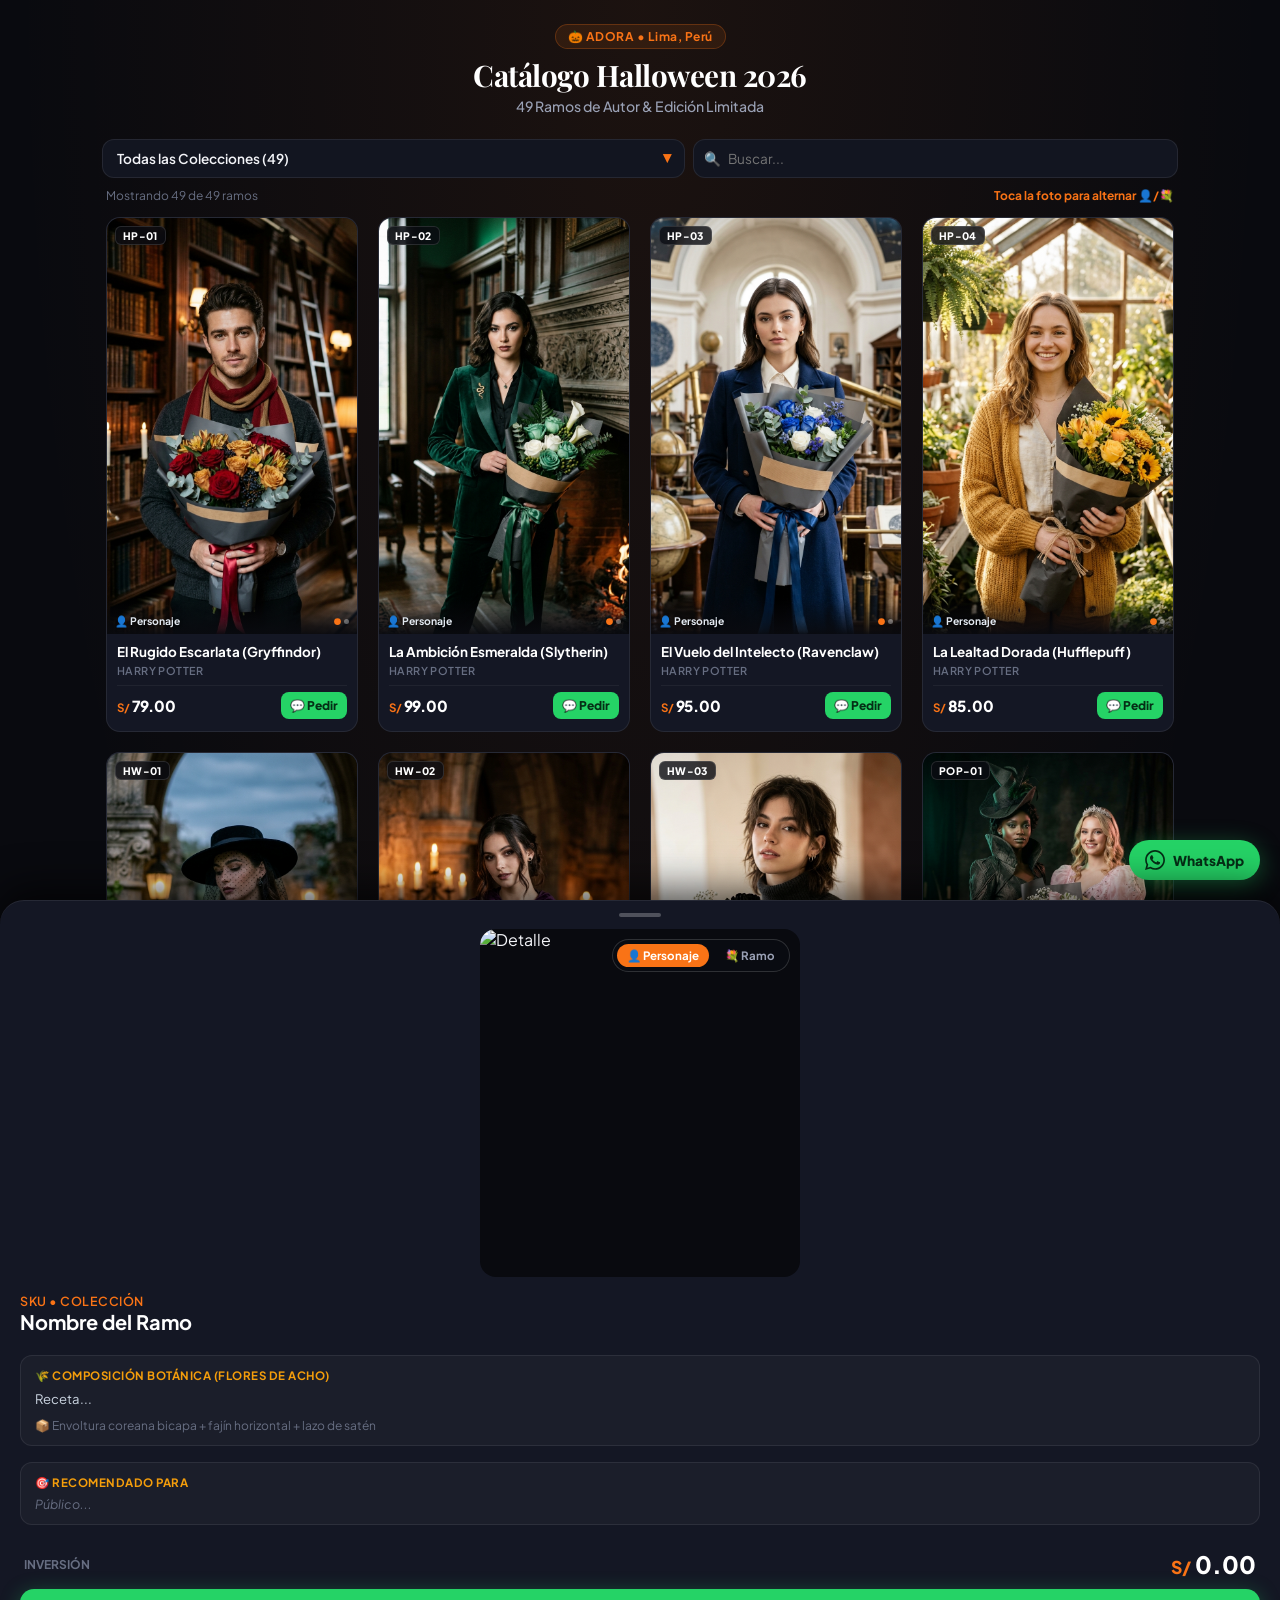
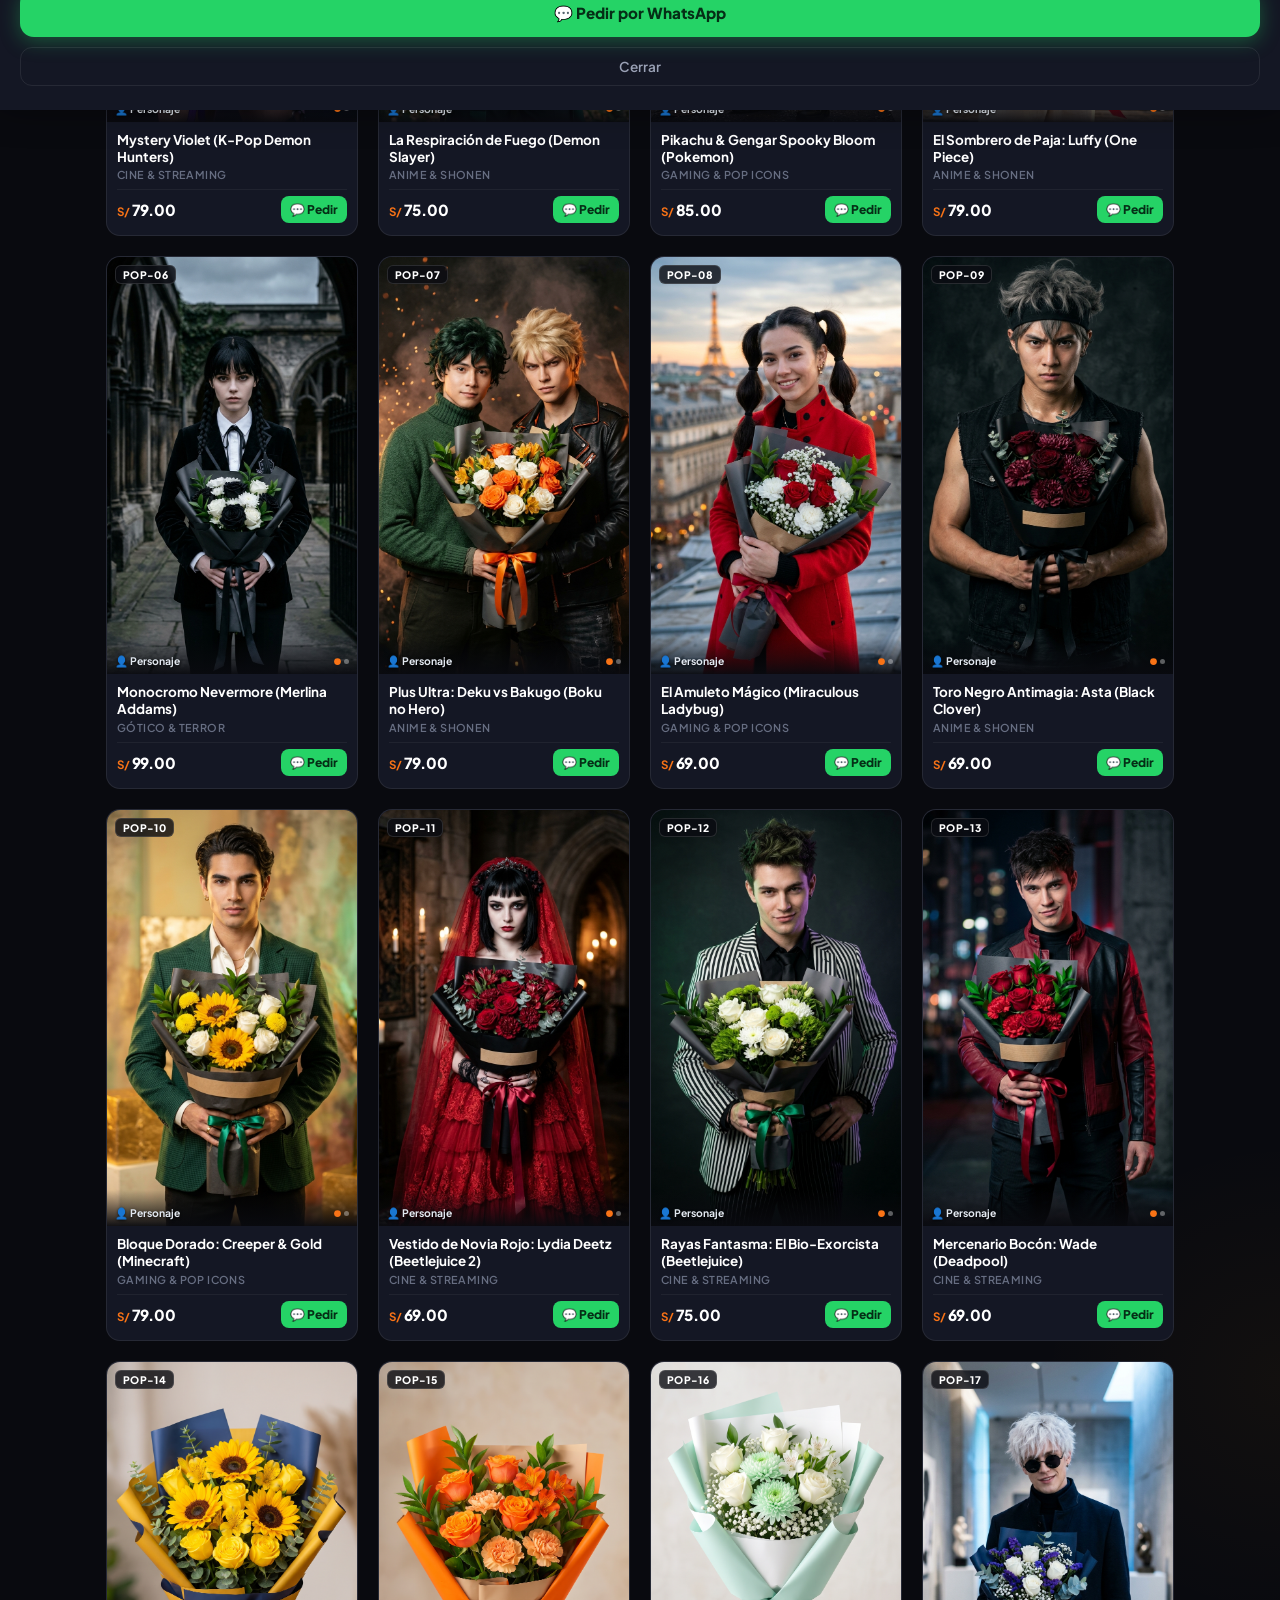
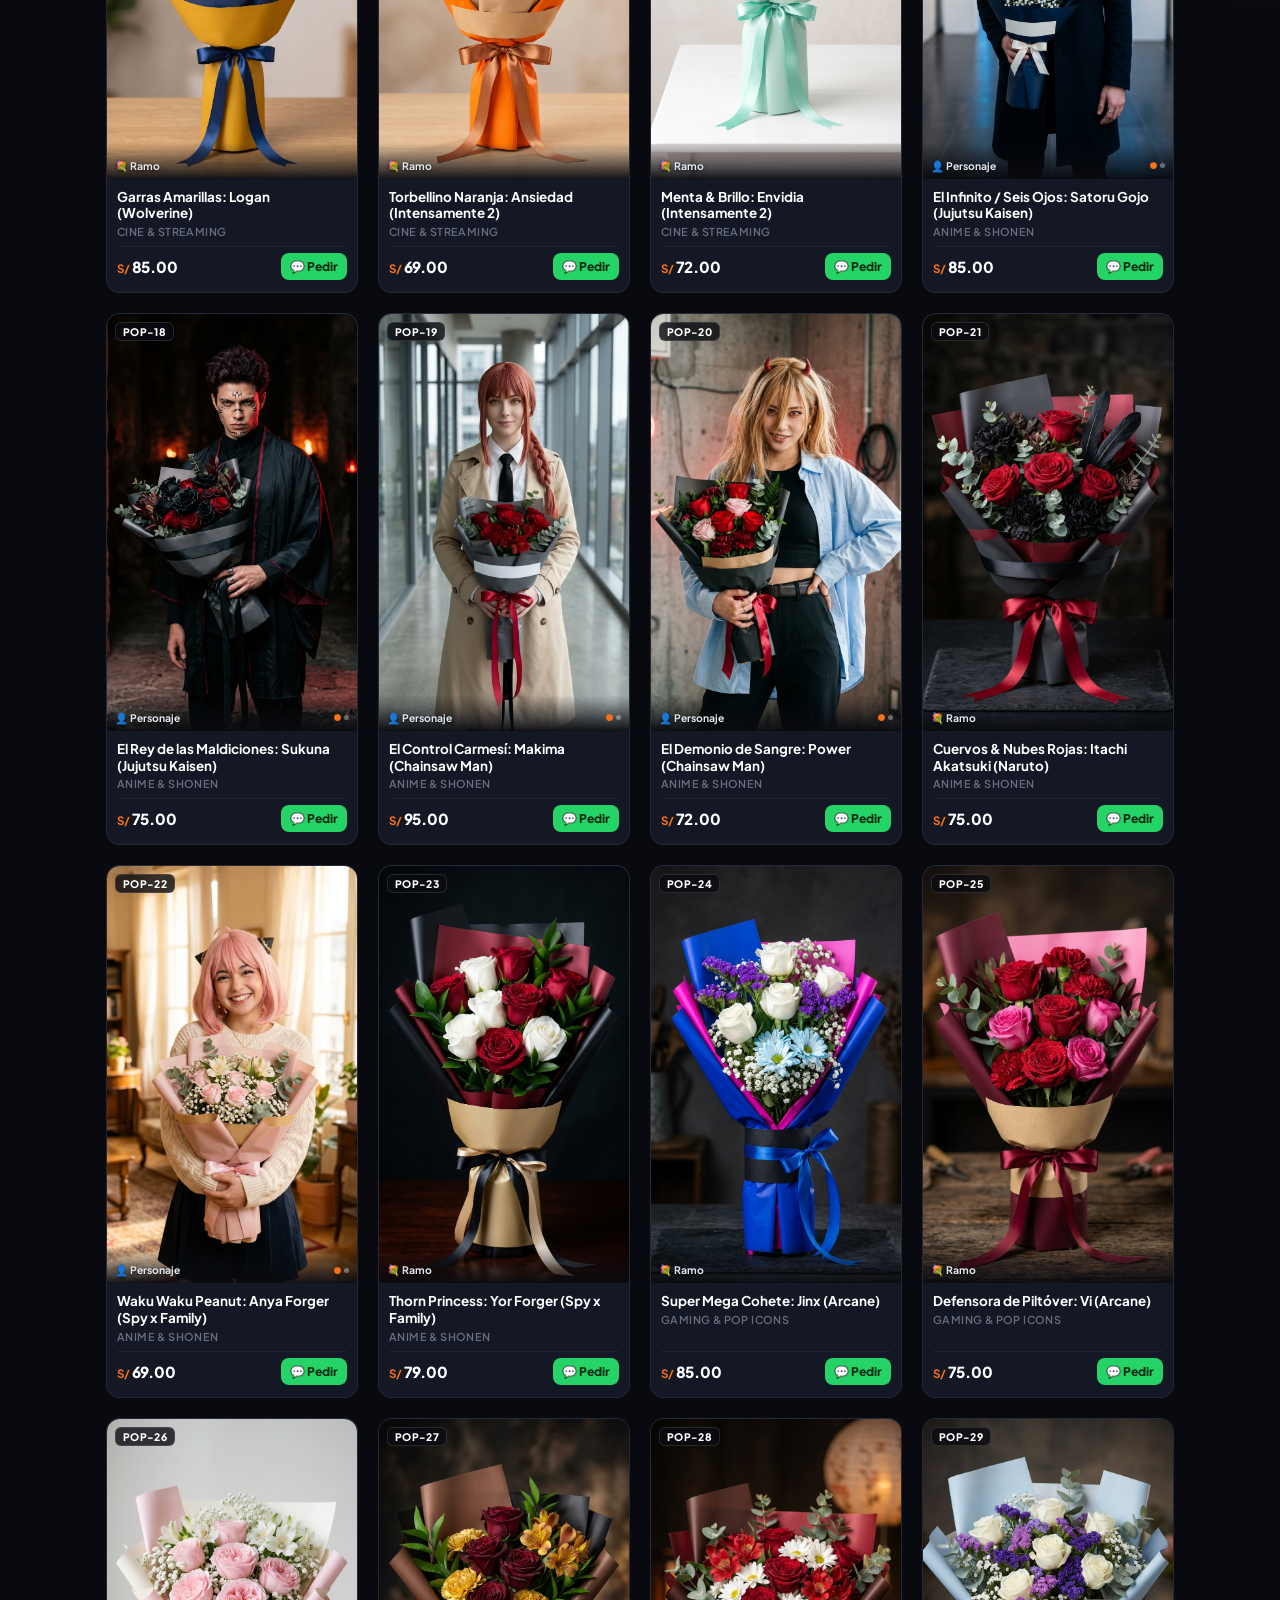
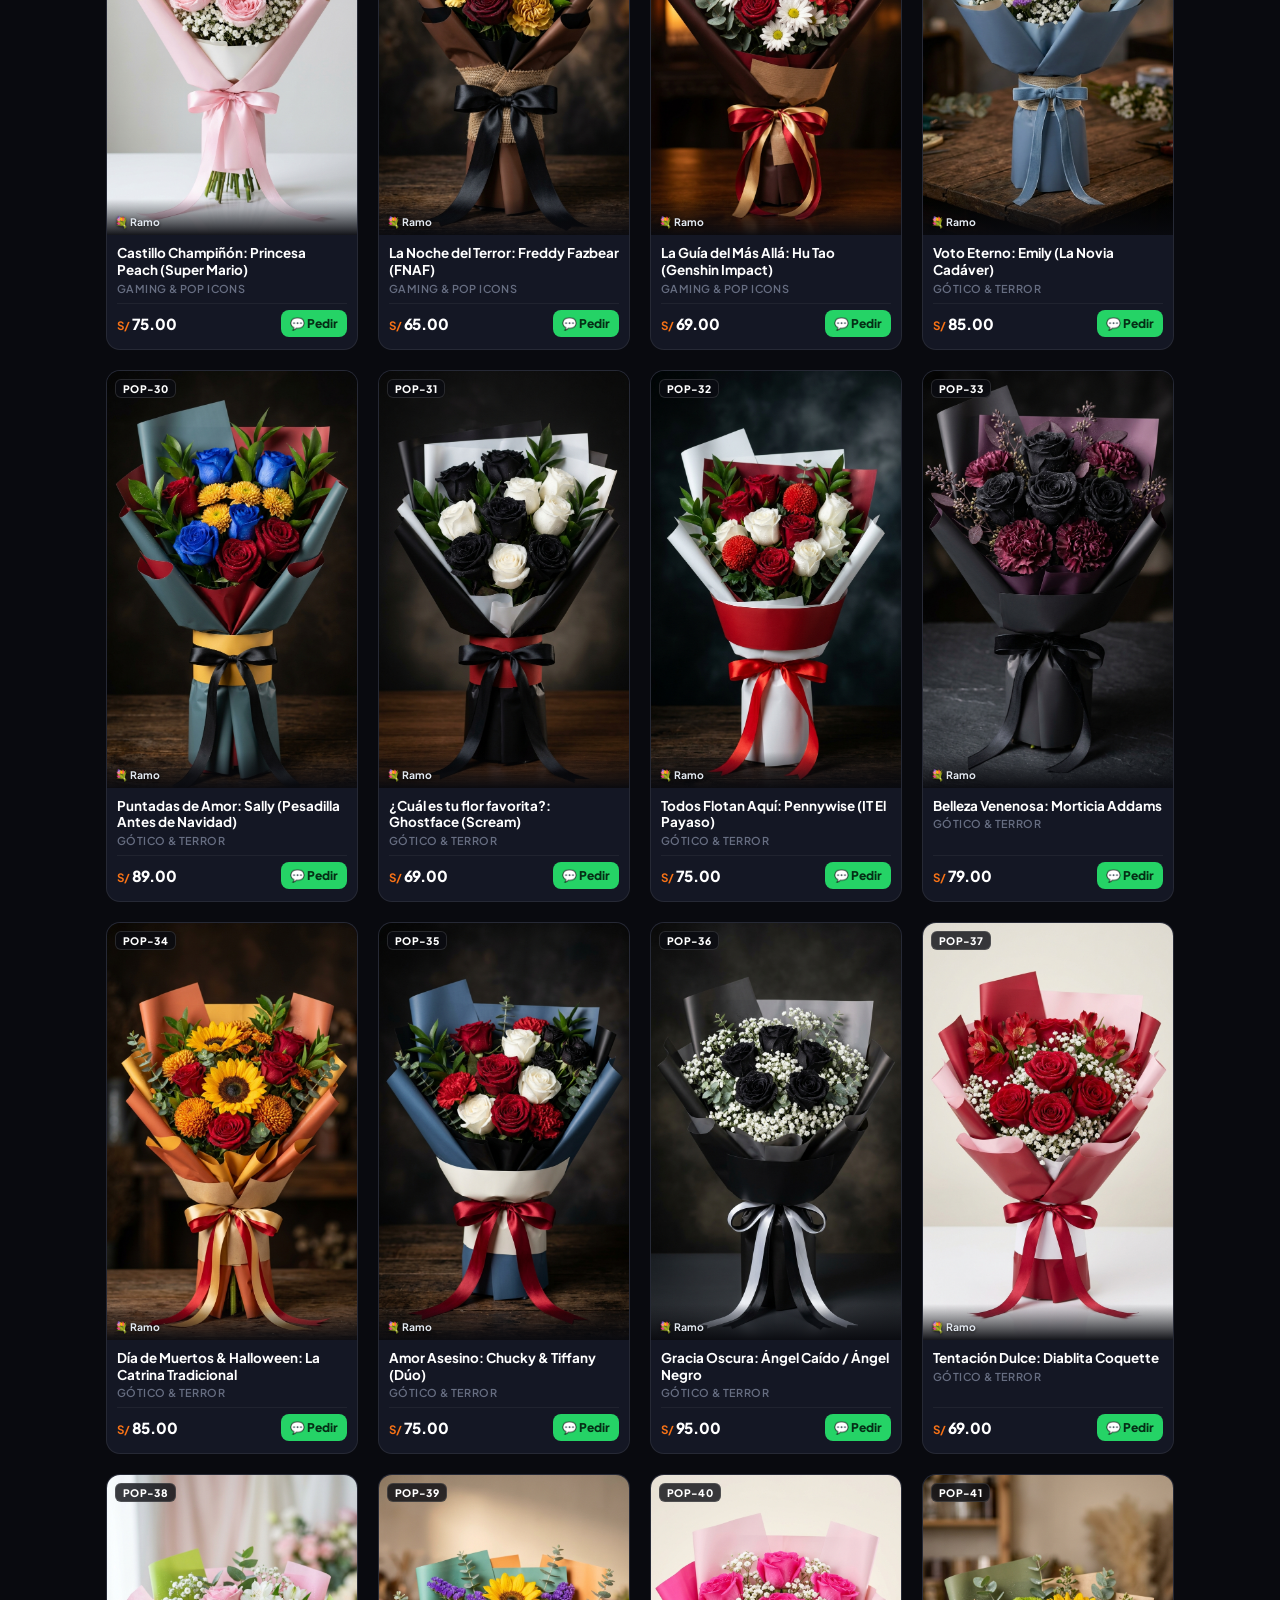
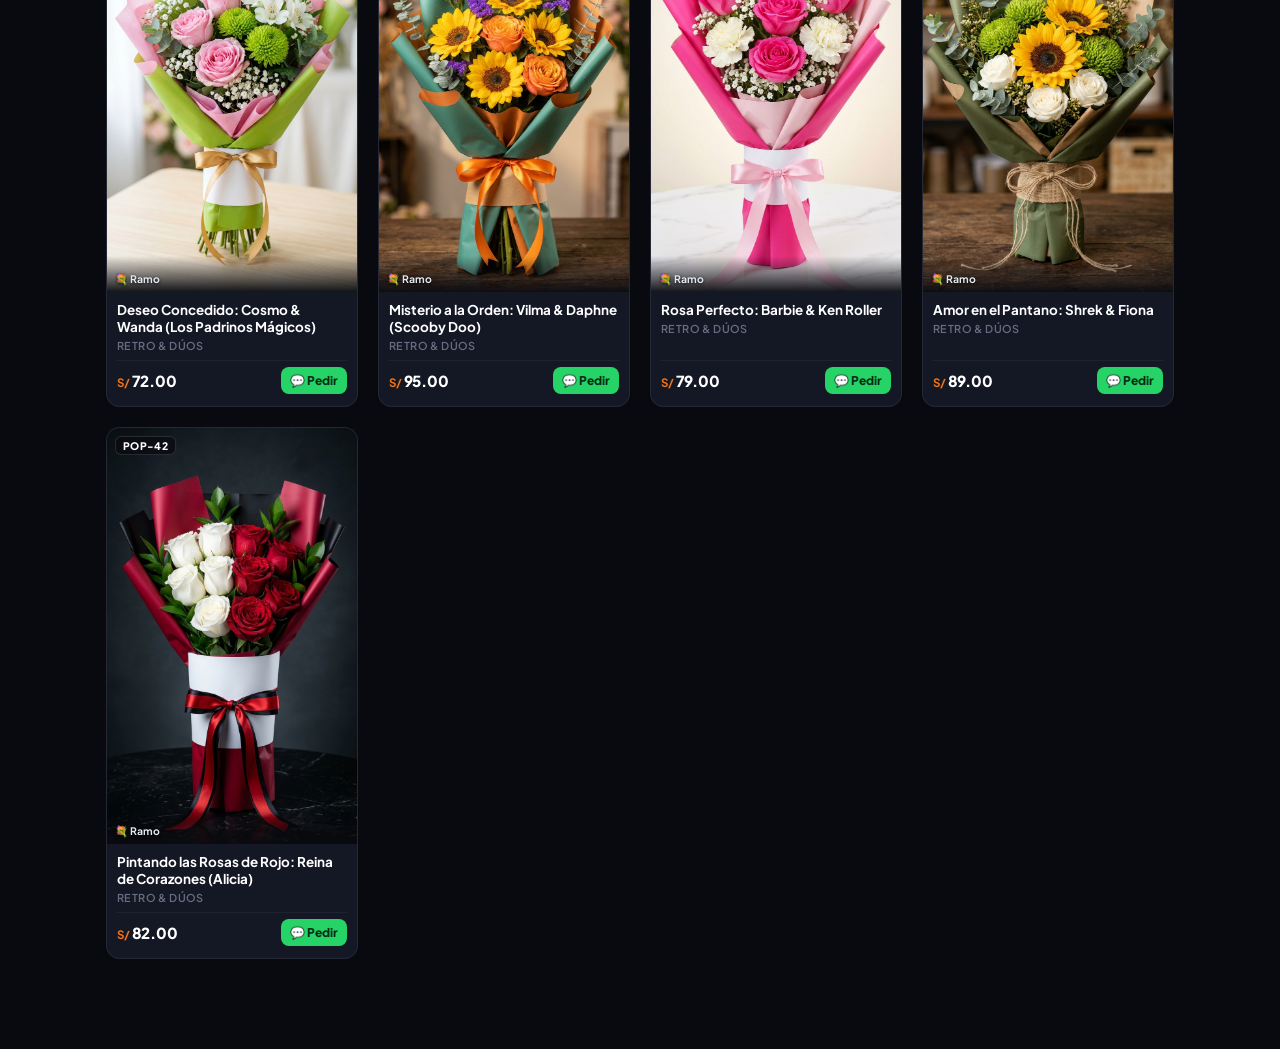
==== commit 206af741: "feat: restaurar index.html y crear catalogo-editorial.html independiente estilo La Botanika sin elem" ====
--- a/index.html
+++ b/index.html
@@ -1,38 +1,41 @@
-<!DOCTYPE html>
+﻿<!DOCTYPE html>
 <html lang="es">
 <head>
   <meta charset="UTF-8">
   <meta name="viewport" content="width=device-width, initial-scale=1.0, maximum-scale=1.0, user-scalable=no">
-  <title>ADORA | Experiencias Botánicas & Diseño Floral</title>
-  <meta name="description" content="Florería de alta gama en Lima. Diseños florales a pedido con flores frescas del Mercado Mayorista de Acho, empaque coreano y despacho a domicilio.">
-
-  <!-- Google Fonts: Editorial Luxury (Playfair Display & Plus Jakarta Sans) -->
+  <title>Catálogo Halloween 2026 | ADORA</title>
+  <meta name="description" content="Catálogo Halloween 2026: 49 Ramos de Autor & Edición Limitada confeccionados en Lima. Pedidos directos por WhatsApp al 975369266.">
+
+  <!-- Google Fonts -->
   <link rel="preconnect" href="https://fonts.googleapis.com">
   <link rel="preconnect" href="https://fonts.gstatic.com" crossorigin>
-  <link href="https://fonts.googleapis.com/css2?family=Cormorant+Garamond:ital,wght@0,400;0,600;0,700;1,400&family=Playfair+Display:ital,wght@0,500;0,600;0,700;1,400;1,600&family=Plus+Jakarta+Sans:wght@300;400;500;600;700&display=swap" rel="stylesheet">
+  <link href="https://fonts.googleapis.com/css2?family=Playfair+Display:ital,wght@0,600;0,700;1,600&family=Plus+Jakarta+Sans:wght@400;500;600;700;800&display=swap" rel="stylesheet">
 
   <style>
     :root {
-      --bg: #0b0d13;
-      --bg-alt: #10131d;
-      --text: #f4f4f7;
+      --bg: #090a0f;
+      --surface: #121520;
+      --surface-card: #141724;
+      --surface-elevated: #1c2032;
+      --border: rgba(255, 255, 255, 0.08);
+      --border-focus: rgba(249, 115, 22, 0.4);
+      --text: #f3f4f8;
       --text-dim: #9aa1b5;
-      --text-muted: #697086;
-      --border-subtle: rgba(255, 255, 255, 0.07);
-      --accent-pumpkin: #ea580c;
-      --accent-gold: #d97706;
-      --accent-rose: #e11d48;
+      --text-muted: #676e82;
+      --pumpkin: #f97316;
+      --pumpkin-glow: rgba(249, 115, 22, 0.25);
+      --gold: #f59e0b;
       --whatsapp: #25d366;
-      --whatsapp-hover: #1ebd5a;
-      --font-serif: 'Playfair Display', 'Cormorant Garamond', Georgia, serif;
-      --font-sans: 'Plus Jakarta Sans', -apple-system, BlinkMacSystemFont, "Segoe UI", Roboto, sans-serif;
+      --whatsapp-dark: #128c7e;
+      --radius-card: 14px;
+      --radius-sm: 8px;
     }
 
     * {
       box-sizing: border-box;
       margin: 0;
       padding: 0;
-      font-family: var(--font-sans);
+      font-family: 'Plus Jakarta Sans', -apple-system, BlinkMacSystemFont, "Segoe UI", Roboto, sans-serif;
       -webkit-tap-highlight-color: transparent;
     }
 
@@ -40,534 +43,340 @@
       background-color: var(--bg);
       color: var(--text);
       min-height: 100vh;
-      line-height: 1.5;
-    }
-
-    /* 1. TOP ANNOUNCEMENT BANNER (ESTILO LA BOTÁNIKA) */
-    .top-banner {
-      background: #000000;
-      border-bottom: 1px solid var(--border-subtle);
-      color: #e5e7eb;
+      padding-bottom: 90px;
+      background-image: 
+        radial-gradient(ellipse 70% 30% at 50% 0%, rgba(249, 115, 22, 0.08), transparent 70%),
+        radial-gradient(circle 400px at 100% 40%, rgba(245, 158, 11, 0.04), transparent 60%);
+    }
+
+    /* COMPACT MOBILE HEADER */
+    .header {
+      padding: 24px 16px 16px 16px;
+      text-align: center;
+      max-width: 600px;
+      margin: 0 auto;
+    }
+
+    .brand-pill {
+      display: inline-flex;
+      align-items: center;
+      gap: 6px;
+      padding: 4px 12px;
+      border-radius: 9999px;
+      background: rgba(249, 115, 22, 0.1);
+      border: 1px solid rgba(249, 115, 22, 0.25);
+      color: var(--pumpkin);
       font-size: 0.75rem;
-      letter-spacing: 0.08em;
-      text-transform: uppercase;
-      padding: 8px 16px;
-      text-align: center;
+      font-weight: 700;
+      letter-spacing: 0.5px;
+      margin-bottom: 8px;
+    }
+
+    .header h1 {
+      font-family: 'Playfair Display', Georgia, serif;
+      font-size: 1.85rem;
+      font-weight: 700;
+      letter-spacing: -0.5px;
+      color: #ffffff;
+      line-height: 1.2;
+      margin-bottom: 4px;
+    }
+
+    .header p {
+      color: var(--text-dim);
+      font-size: 0.88rem;
+      font-weight: 500;
+    }
+
+    /* COMPACT CONTROLS BAR (DROPDOWN + SEARCH) */
+    .controls-bar {
+      padding: 8px 12px 14px 12px;
+      max-width: 1100px;
+      margin: 0 auto;
+      display: flex;
+      flex-direction: column;
+      gap: 10px;
+    }
+
+    .controls-row {
+      display: flex;
+      gap: 8px;
+      align-items: center;
+    }
+
+    .select-wrapper {
+      position: relative;
+      flex: 1.2;
+    }
+
+    .custom-select {
+      width: 100%;
+      background: var(--surface);
+      border: 1px solid var(--border);
+      border-radius: 12px;
+      padding: 10px 32px 10px 14px;
+      color: var(--text);
+      font-size: 0.85rem;
       font-weight: 600;
-      display: flex;
-      justify-content: center;
-      align-items: center;
-      gap: 12px;
-      flex-wrap: wrap;
-    }
-
-    .top-banner a {
-      color: #fb923c;
-      text-decoration: underline;
-      text-underline-offset: 3px;
-      transition: color 0.2s;
-    }
-
-    .top-banner a:hover {
-      color: #fed7aa;
-    }
-
-    /* 2. HEADER EDITORIAL LIMPIO (SIN CAJAS PESADAS) */
-    .main-header {
-      padding: 36px 20px 24px 20px;
-      text-align: center;
-      max-width: 900px;
-      margin: 0 auto;
-    }
-
-    .brand-title {
-      font-family: var(--font-serif);
-      font-size: 2.8rem;
-      letter-spacing: 0.18em;
-      font-weight: 600;
-      text-transform: uppercase;
-      color: #ffffff;
-      margin-bottom: 6px;
-      line-height: 1.1;
-    }
-
-    .brand-subtitle {
-      font-size: 0.8rem;
-      letter-spacing: 0.22em;
-      text-transform: uppercase;
-      color: var(--text-dim);
-      font-weight: 500;
-      margin-bottom: 24px;
-    }
-
-    /* TAB SELECTOR PRINCIPAL (CLÁSICOS VS HALLOWEEN) */
-    .main-nav-tabs {
-      display: flex;
-      justify-content: center;
-      gap: 20px;
-      flex-wrap: wrap;
-      margin-bottom: 16px;
-      border-bottom: 1px solid var(--border-subtle);
-      padding-bottom: 16px;
-    }
-
-    .tab-btn {
-      background: transparent;
-      border: none;
-      color: var(--text-dim);
-      font-family: var(--font-serif);
-      font-size: 1.05rem;
-      letter-spacing: 0.06em;
+      outline: none;
+      appearance: none;
       cursor: pointer;
-      padding: 6px 4px;
+      transition: all 0.2s;
+    }
+
+    .custom-select:focus {
+      border-color: var(--pumpkin);
+      box-shadow: 0 0 0 2px var(--pumpkin-glow);
+    }
+
+    .select-arrow {
+      position: absolute;
+      right: 12px;
+      top: 50%;
+      transform: translateY(-50%);
+      pointer-events: none;
+      color: var(--pumpkin);
+      font-size: 0.75rem;
+    }
+
+    .search-box {
       position: relative;
-      transition: color 0.2s;
-    }
-
-    .tab-btn:hover {
-      color: #ffffff;
-    }
-
-    .tab-btn.active {
-      color: #ffffff;
-      font-weight: 600;
-    }
-
-    .tab-btn.active::after {
-      content: '';
+      flex: 1;
+    }
+
+    .search-input {
+      width: 100%;
+      background: var(--surface);
+      border: 1px solid var(--border);
+      border-radius: 12px;
+      padding: 10px 12px 10px 34px;
+      color: var(--text);
+      font-size: 0.85rem;
+      outline: none;
+      transition: all 0.2s;
+    }
+
+    .search-input:focus {
+      border-color: var(--pumpkin);
+      box-shadow: 0 0 0 2px var(--pumpkin-glow);
+    }
+
+    .search-icon {
       position: absolute;
-      bottom: -17px;
-      left: 0;
-      right: 0;
-      height: 2px;
-      background: #ea580c;
-    }
-
-    /* SUB-FILTER DROPDOWN & SEARCH */
-    .filter-bar {
-      max-width: 1200px;
-      margin: 0 auto 28px auto;
-      padding: 0 16px;
+      left: 11px;
+      top: 50%;
+      transform: translateY(-50%);
+      color: var(--text-muted);
+      font-size: 0.85rem;
+      pointer-events: none;
+    }
+
+    .results-count {
+      font-size: 0.75rem;
+      color: var(--text-muted);
+      padding: 0 4px;
       display: flex;
       justify-content: space-between;
       align-items: center;
-      gap: 12px;
-      flex-wrap: wrap;
-    }
-
-    .sub-filter-select {
-      background: transparent;
-      border: 1px solid var(--border-subtle);
-      border-radius: 8px;
-      color: var(--text);
-      padding: 8px 28px 8px 12px;
-      font-size: 0.85rem;
-      font-family: var(--font-sans);
-      appearance: none;
-      cursor: pointer;
-      background-image: url("data:image/svg+xml;charset=UTF-8,%3Csvg xmlns='http://www.w3.org/2000/svg' viewBox='0 0 20 20' fill='%239aa1b5'%3E%3Cpath fill-rule='evenodd' d='M5.293 7.293a1 1 0 011.414 0L10 10.586l3.293-3.293a1 1 0 111.414 1.414l-4 4a1 1 0 01-1.414 0l-4-4a1 1 0 010-1.414z' clip-rule='evenodd'/%3E%3C/svg%3E");
-      background-repeat: no-repeat;
-      background-position: right 8px center;
-      background-size: 16px;
-    }
-
-    .sub-filter-select:focus {
-      outline: none;
-      border-color: #ea580c;
-    }
-
-    .count-indicator {
-      font-size: 0.8rem;
-      color: var(--text-muted);
-      letter-spacing: 0.04em;
-    }
-
-    /* 3. PRODUCT GRID EDITORIAL (SIN MARCOS RECTANGULARES NI CAJAS PESADAS) */
-    .products-grid {
-      max-width: 1200px;
-      margin: 0 auto;
-      padding: 0 16px;
+    }
+
+    /* 2 COLUMNS MOBILE GRID */
+    .grid {
       display: grid;
       grid-template-columns: repeat(2, 1fr);
-      gap: 24px 16px;
-    }
-
-    @media (min-width: 768px) {
-      .products-grid {
+      gap: 12px;
+      padding: 0 12px;
+      max-width: 1100px;
+      margin: 0 auto;
+    }
+
+    @media (min-width: 680px) {
+      .grid {
         grid-template-columns: repeat(3, 1fr);
-        gap: 36px 24px;
+        gap: 16px;
+        padding: 0 16px;
       }
     }
 
-    @media (min-width: 1024px) {
-      .products-grid {
+    @media (min-width: 992px) {
+      .grid {
         grid-template-columns: repeat(4, 1fr);
-        gap: 40px 28px;
+        gap: 20px;
       }
     }
 
-    /* PRODUCT ITEM EDITORIAL (CLEAN AIRY PRESENTATION) */
-    .product-item {
+    /* PRODUCT CARD */
+    .card {
+      background: var(--surface-card);
+      border: 1px solid var(--border);
+      border-radius: var(--radius-card);
+      overflow: hidden;
       display: flex;
       flex-direction: column;
       position: relative;
-    }
-
-    /* MEDIA CONTAINER CON HOVER AUTOMÁTICO */
-    .product-media {
+      transition: transform 0.2s ease, border-color 0.2s ease;
+    }
+
+    .card:active {
+      transform: scale(0.985);
+    }
+
+    /* IMAGE / CAROUSEL CONTAINER */
+    .card-media {
       position: relative;
       width: 100%;
-      aspect-ratio: 9/14;
-      background: #0f121b;
-      border-radius: 8px;
+      aspect-ratio: 9/15;
+      background: #0d0f17;
       overflow: hidden;
       cursor: pointer;
     }
 
-    .product-media img {
+    .card-media img {
       width: 100%;
       height: 100%;
       object-fit: cover;
       display: block;
-      transition: opacity 0.35s ease, transform 0.4s cubic-bezier(0.16, 1, 0.3, 1);
-    }
-
-    /* Slide 1 (Personaje) y Slide 2 (Arreglo) para Hover automático */
-    .media-primary {
-      position: absolute;
-      inset: 0;
-      z-index: 2;
-      opacity: 1;
-    }
-
-    .media-secondary {
-      position: absolute;
-      inset: 0;
-      z-index: 1;
-      opacity: 0;
-    }
-
-    /* HOVER EN COMPUTADORA: MUESTRA EL RAMO AUTOMÁTICAMENTE */
-    @media (hover: hover) {
-      .product-item:hover .media-primary.has-pair {
-        opacity: 0;
-      }
-      .product-item:hover .media-secondary.has-pair {
-        opacity: 1;
-        transform: scale(1.04);
-      }
-    }
-
-    /* EN DISPOSITIVOS TÁCTILES: TOUCH TOGGLE */
-    .media-primary.active-touch {
-      opacity: 0 !important;
-    }
-    .media-secondary.active-touch {
-      opacity: 1 !important;
-      z-index: 3 !important;
-    }
-
-    .sku-badge {
+      transition: opacity 0.25s ease, transform 0.3s ease;
+    }
+
+    /* MINIMAL BADGES */
+    .card-tag {
       position: absolute;
       top: 8px;
       left: 8px;
-      background: rgba(0, 0, 0, 0.65);
-      backdrop-filter: blur(4px);
+      background: rgba(10, 12, 18, 0.8);
+      backdrop-filter: blur(6px);
+      border: 1px solid rgba(255, 255, 255, 0.12);
       color: #fff;
       font-size: 0.65rem;
+      font-weight: 800;
+      padding: 2px 7px;
+      border-radius: 6px;
+      letter-spacing: 0.3px;
+      z-index: 2;
+    }
+
+    /* TAP TO FLIP HINT & INDICATOR DOTS */
+    .card-carousel-bar {
+      position: absolute;
+      bottom: 0;
+      left: 0;
+      right: 0;
+      padding: 16px 8px 6px 8px;
+      background: linear-gradient(to top, rgba(9, 10, 15, 0.95), transparent);
+      display: flex;
+      justify-content: space-between;
+      align-items: center;
+      z-index: 2;
+      pointer-events: none;
+    }
+
+    .slide-label {
+      font-size: 0.65rem;
       font-weight: 700;
-      padding: 2px 6px;
-      border-radius: 4px;
-      letter-spacing: 0.05em;
-      z-index: 4;
-    }
-
-    .hover-hint {
-      position: absolute;
-      bottom: 8px;
-      right: 8px;
-      background: rgba(0, 0, 0, 0.6);
-      backdrop-filter: blur(4px);
-      color: #fed7aa;
-      font-size: 0.62rem;
+      color: #e2e8f0;
+      text-shadow: 0 1px 3px rgba(0,0,0,0.8);
+    }
+
+    .dots-container {
+      display: flex;
+      gap: 4px;
+      pointer-events: auto;
+    }
+
+    .dot {
+      width: 5px;
+      height: 5px;
+      border-radius: 50%;
+      background: rgba(255, 255, 255, 0.35);
+      transition: all 0.2s;
+    }
+
+    .dot.active {
+      background: var(--pumpkin);
+      transform: scale(1.35);
+    }
+
+    /* CARD INFO COMPACT (ELEGANT & CLEAN) */
+    .card-info {
+      padding: 10px 10px 12px 10px;
+      display: flex;
+      flex-direction: column;
+      flex: 1;
+      justify-content: space-between;
+      gap: 8px;
+    }
+
+    .card-title-group {
+      cursor: pointer;
+    }
+
+    .card-title {
+      font-size: 0.84rem;
+      font-weight: 700;
+      color: #ffffff;
+      line-height: 1.25;
+      display: -webkit-box;
+      -webkit-line-clamp: 2;
+      -webkit-box-orient: vertical;
+      overflow: hidden;
+      margin-bottom: 3px;
+    }
+
+    .card-collection {
+      font-size: 0.68rem;
       font-weight: 600;
-      padding: 2px 6px;
-      border-radius: 4px;
-      z-index: 4;
-      pointer-events: none;
-    }
-
-    /* DETALLES TIPOGRÁFICOS AL AIRE (SIN CAJAS) */
-    .product-details {
-      padding-top: 12px;
-      display: flex;
-      flex-direction: column;
-      gap: 3px;
-    }
-
-    .product-collection-label {
-      font-size: 0.68rem;
-      letter-spacing: 0.12em;
+      color: var(--text-muted);
       text-transform: uppercase;
-      color: var(--text-muted);
-      font-weight: 600;
-    }
-
-    .product-name {
-      font-family: var(--font-serif);
-      font-size: 0.98rem;
-      font-weight: 600;
+      letter-spacing: 0.4px;
+    }
+
+    .card-action-row {
+      display: flex;
+      align-items: center;
+      justify-content: space-between;
+      gap: 6px;
+      padding-top: 6px;
+      border-top: 1px solid rgba(255, 255, 255, 0.05);
+    }
+
+    .card-price {
+      font-size: 0.95rem;
+      font-weight: 800;
       color: #ffffff;
-      line-height: 1.3;
-      margin-top: 2px;
-      cursor: pointer;
-    }
-
-    .product-price {
-      font-size: 0.92rem;
+      letter-spacing: -0.2px;
+      white-space: nowrap;
+    }
+
+    .card-price span {
+      font-size: 0.72rem;
+      color: var(--pumpkin);
       font-weight: 700;
-      color: #fb923c;
-      margin-top: 2px;
-      letter-spacing: 0.02em;
-    }
-
-    .btn-wa-compact {
-      margin-top: 8px;
-      background: transparent;
-      border: 1px solid rgba(37, 211, 102, 0.4);
-      color: #4ade80;
-      padding: 6px 12px;
-      border-radius: 6px;
+      margin-right: 2px;
+    }
+
+    .btn-wa-card {
+      background: #25d366;
+      color: #052e16;
+      border: none;
+      border-radius: var(--radius-sm);
+      padding: 6px 9px;
       font-size: 0.75rem;
-      font-weight: 700;
+      font-weight: 800;
       display: inline-flex;
       align-items: center;
-      justify-content: center;
-      gap: 6px;
+      gap: 4px;
       text-decoration: none;
-      transition: all 0.2s;
-      width: 100%;
-    }
-
-    .btn-wa-compact:hover {
-      background: var(--whatsapp);
-      color: #052e16;
-      border-color: var(--whatsapp);
-    }
-
-    /* 4. SECCIÓN EDITORIAL: FLORES EN HALLOWEEN (ESTILO LA BOTÁNIKA) */
-    .editorial-value-section {
-      max-width: 1000px;
-      margin: 70px auto 40px auto;
-      padding: 40px 20px;
-      border-top: 1px solid var(--border-subtle);
-      border-bottom: 1px solid var(--border-subtle);
-      text-align: center;
-    }
-
-    .section-headline {
-      font-family: var(--font-serif);
-      font-size: 1.8rem;
-      letter-spacing: 0.14em;
-      text-transform: uppercase;
-      color: #ffffff;
-      margin-bottom: 36px;
-    }
-
-    .value-pillars-grid {
-      display: grid;
-      grid-template-columns: 1fr;
-      gap: 32px;
-      text-align: center;
-    }
-
-    @media (min-width: 768px) {
-      .value-pillars-grid {
-        grid-template-columns: repeat(3, 1fr);
-        gap: 36px;
-      }
-    }
-
-    .pillar-card {
-      display: flex;
-      flex-direction: column;
-      align-items: center;
-      gap: 12px;
-    }
-
-    .pillar-icon {
-      font-size: 2.2rem;
-      margin-bottom: 4px;
-      opacity: 0.9;
-    }
-
-    .pillar-title {
-      font-family: var(--font-serif);
-      font-size: 1.05rem;
-      letter-spacing: 0.08em;
-      text-transform: uppercase;
-      font-weight: 600;
-      color: #f3f4f6;
-    }
-
-    .pillar-desc {
-      font-size: 0.85rem;
-      color: var(--text-dim);
-      line-height: 1.6;
-      max-width: 320px;
-    }
-
-    /* 5. SECCIÓN DE PROCESO ARTESANAL A PEDIDO */
-    .process-section {
-      max-width: 1100px;
-      margin: 50px auto;
-      padding: 0 20px;
-      text-align: center;
-    }
-
-    .process-grid {
-      display: grid;
-      grid-template-columns: 1fr;
-      gap: 20px;
-      margin-top: 32px;
-    }
-
-    @media (min-width: 680px) {
-      .process-grid {
-        grid-template-columns: repeat(2, 1fr);
-      }
-    }
-
-    @media (min-width: 1024px) {
-      .process-grid {
-        grid-template-columns: repeat(4, 1fr);
-      }
-    }
-
-    .process-step {
-      padding: 20px 16px;
-      border: 1px solid var(--border-subtle);
-      border-radius: 8px;
-      text-align: left;
-    }
-
-    .step-num {
-      font-family: var(--font-serif);
-      font-size: 1.6rem;
-      color: #fb923c;
-      font-weight: 600;
-      margin-bottom: 6px;
-    }
-
-    .step-title {
-      font-size: 0.92rem;
-      font-weight: 700;
-      color: #ffffff;
-      margin-bottom: 8px;
-    }
-
-    .step-desc {
-      font-size: 0.82rem;
-      color: var(--text-dim);
-      line-height: 1.5;
-    }
-
-    /* 6. TARIFARIO DE DELIVERY (RÉPLICA LIMPIA DE LA BOTÁNIKA) */
-    .delivery-section {
-      max-width: 860px;
-      margin: 60px auto 40px auto;
-      padding: 0 20px;
-    }
-
-    .delivery-box {
-      border: 1px solid var(--border-subtle);
-      border-radius: 12px;
-      padding: 32px 24px;
-      background: var(--bg-alt);
-    }
-
-    .delivery-title {
-      font-family: var(--font-serif);
-      font-size: 1.8rem;
-      text-align: center;
-      letter-spacing: 0.12em;
-      text-transform: uppercase;
-      color: #ffffff;
-      margin-bottom: 24px;
-    }
-
-    .rates-list {
-      list-style: none;
-      display: flex;
-      flex-direction: column;
-      gap: 12px;
-      font-size: 0.88rem;
-    }
-
-    .rate-item {
-      display: flex;
-      justify-content: space-between;
-      align-items: baseline;
-      gap: 16px;
-      padding-bottom: 8px;
-      border-bottom: 1px dashed var(--border-subtle);
-    }
-
-    .rate-districts {
-      color: #d1d5db;
-      line-height: 1.4;
-    }
-
-    .rate-price {
-      font-weight: 800;
-      color: #fb923c;
-      white-space: nowrap;
-      font-size: 0.95rem;
-    }
-
-    .rate-special-note {
-      margin-top: 20px;
-      text-align: center;
-      font-size: 0.82rem;
-      color: var(--text-dim);
-    }
-
-    .rate-special-note a {
-      color: #4ade80;
-      font-weight: 700;
-      text-decoration: underline;
-    }
-
-    /* 7. CTA FINAL DE ALTA CONVERSIÓN */
-    .final-cta-section {
-      text-align: center;
-      padding: 60px 20px 80px 20px;
-      max-width: 680px;
-      margin: 0 auto;
-    }
-
-    .final-cta-btn {
-      display: inline-flex;
-      align-items: center;
-      justify-content: center;
-      gap: 10px;
-      background: #25d366;
-      color: #052e16;
-      padding: 16px 32px;
-      border-radius: 9999px;
-      font-size: 1.05rem;
-      font-weight: 800;
-      text-decoration: none;
-      box-shadow: 0 10px 25px rgba(37, 211, 102, 0.35);
-      transition: transform 0.2s;
-    }
-
-    .final-cta-btn:hover {
-      background: #1ebd5a;
-      transform: translateY(-2px);
-    }
-
-    /* BOTTOM SHEET */
+      cursor: pointer;
+      transition: background 0.2s, transform 0.15s;
+      flex-shrink: 0;
+    }
+
+    .btn-wa-card:active {
+      transform: scale(0.94);
+    }
+
+    /* BOTTOM SHEET (MOBILE DETAIL PANEL) */
     .sheet-overlay {
       position: fixed;
       inset: 0;
@@ -576,7 +385,7 @@
       z-index: 1000;
       opacity: 0;
       pointer-events: none;
-      transition: opacity 0.3s;
+      transition: opacity 0.3s ease;
     }
 
     .sheet-overlay.active {
@@ -589,1477 +398,548 @@
       bottom: 0;
       left: 0;
       right: 0;
-      background: #121520;
-      border-top: 1px solid var(--border-subtle);
-      border-radius: 20px 20px 0 0;
+      background: var(--surface-card);
+      border-top: 1px solid var(--border);
+      border-radius: 24px 24px 0 0;
       z-index: 1001;
       max-height: 90vh;
       display: flex;
       flex-direction: column;
       transform: translateY(100%);
       transition: transform 0.35s cubic-bezier(0.16, 1, 0.3, 1);
+      box-shadow: 0 -10px 40px rgba(0, 0, 0, 0.7);
     }
 
     .bottom-sheet.active {
       transform: translateY(0);
     }
 
-    .sheet-body {
-      padding: 16px 20px 32px 20px;
+    .sheet-handle-bar {
+      padding: 12px;
+      display: flex;
+      justify-content: center;
+      cursor: pointer;
+    }
+
+    .sheet-handle {
+      width: 42px;
+      height: 4px;
+      border-radius: 9999px;
+      background: rgba(255, 255, 255, 0.25);
+    }
+
+    .sheet-content {
+      padding: 0 20px 24px 20px;
       overflow-y: auto;
       display: flex;
       flex-direction: column;
       gap: 16px;
     }
 
-    .sheet-img-wrap {
+    .sheet-carousel {
+      position: relative;
       width: 100%;
-      max-width: 280px;
+      max-width: 320px;
       aspect-ratio: 9/14;
       margin: 0 auto;
-      border-radius: 8px;
+      border-radius: 16px;
       overflow: hidden;
       background: #090a0f;
     }
 
-    .sheet-img-wrap img {
+    .sheet-carousel img {
       width: 100%;
       height: 100%;
       object-fit: cover;
       display: block;
     }
 
+    .sheet-toggle-pills {
+      position: absolute;
+      top: 10px;
+      right: 10px;
+      display: flex;
+      gap: 6px;
+      background: rgba(10, 12, 18, 0.85);
+      backdrop-filter: blur(8px);
+      padding: 4px;
+      border-radius: 9999px;
+      border: 1px solid rgba(255, 255, 255, 0.15);
+      z-index: 5;
+    }
+
+    .sheet-toggle-tab {
+      background: transparent;
+      border: none;
+      color: var(--text-dim);
+      padding: 4px 10px;
+      border-radius: 9999px;
+      font-size: 0.72rem;
+      font-weight: 700;
+      cursor: pointer;
+      transition: all 0.2s;
+    }
+
+    .sheet-toggle-tab.active {
+      background: var(--pumpkin);
+      color: #fff;
+    }
+
+    .sheet-header h2 {
+      font-size: 1.25rem;
+      font-weight: 700;
+      color: #ffffff;
+      line-height: 1.3;
+      margin-bottom: 4px;
+    }
+
+    .sheet-header .sheet-sub {
+      font-size: 0.78rem;
+      font-weight: 600;
+      color: var(--pumpkin);
+      text-transform: uppercase;
+      letter-spacing: 0.5px;
+    }
+
+    .sheet-section {
+      background: rgba(255, 255, 255, 0.03);
+      border: 1px solid var(--border);
+      border-radius: 12px;
+      padding: 12px 14px;
+      font-size: 0.82rem;
+      display: flex;
+      flex-direction: column;
+      gap: 6px;
+    }
+
+    .sheet-section-title {
+      font-size: 0.72rem;
+      font-weight: 700;
+      color: var(--gold);
+      text-transform: uppercase;
+      letter-spacing: 0.5px;
+    }
+
+    .sheet-recipe-text {
+      color: #cbd5e1;
+      line-height: 1.45;
+    }
+
+    .sheet-persona-text {
+      color: var(--text-muted);
+      font-size: 0.78rem;
+      font-style: italic;
+    }
+
+    .sheet-footer {
+      display: flex;
+      flex-direction: column;
+      gap: 10px;
+      padding-top: 8px;
+    }
+
+    .sheet-price-row {
+      display: flex;
+      justify-content: space-between;
+      align-items: center;
+      padding: 0 4px;
+    }
+
+    .sheet-price-val {
+      font-size: 1.5rem;
+      font-weight: 800;
+      color: #ffffff;
+    }
+
+    .sheet-price-val span {
+      color: var(--pumpkin);
+      font-size: 1.1rem;
+    }
+
     .btn-wa-sheet {
+      width: 100%;
       background: #25d366;
       color: #052e16;
       padding: 14px 20px;
-      border-radius: 9999px;
+      border-radius: 14px;
       font-size: 0.95rem;
       font-weight: 800;
-      text-align: center;
+      display: flex;
+      align-items: center;
+      justify-content: center;
+      gap: 8px;
       text-decoration: none;
-      display: block;
+      box-shadow: 0 4px 20px rgba(37, 211, 102, 0.35);
+      transition: all 0.2s;
+    }
+
+    .btn-wa-sheet:active {
+      transform: scale(0.98);
+    }
+
+    .sheet-close-btn {
+      width: 100%;
+      background: transparent;
+      border: 1px solid var(--border);
+      color: var(--text-dim);
+      padding: 10px;
+      border-radius: 12px;
+      font-size: 0.85rem;
+      font-weight: 600;
+      cursor: pointer;
+    }
+
+    /* FLOATING WHATSAPP BUTTON (DIRECT ASSISTANCE) */
+    .floating-wa-direct {
+      position: fixed;
+      bottom: 20px;
+      right: 20px;
+      background: #25d366;
+      color: #052e16;
+      padding: 10px 16px;
+      border-radius: 9999px;
+      font-size: 0.85rem;
+      font-weight: 800;
+      display: flex;
+      align-items: center;
+      gap: 8px;
+      text-decoration: none;
+      box-shadow: 0 6px 24px rgba(37, 211, 102, 0.4);
+      z-index: 900;
+      transition: transform 0.2s;
+    }
+
+    .floating-wa-direct:active {
+      transform: scale(0.95);
+    }
+
+    .floating-wa-direct svg {
+      width: 20px;
+      height: 20px;
+      fill: currentColor;
     }
   </style>
 </head>
 <body>
 
-  <!-- 1. TOP BANNER -->
-  <aside class="top-banner">
-    <span>🌿 Envíos para hoy en Lima y Callao • Confección de flores frescas a pedido</span>
-    <a href="#tarifario">Ver tarifario de delivery &darr;</a>
-  </aside>
-
-  <!-- 2. HEADER EDITORIAL -->
-  <header class="main-header">
-    <h1 class="brand-title">ADORA</h1>
-    <div class="brand-subtitle">Experiencias Botánicas &bull; Flores de Alta Gama</div>
-
-    <!-- TABS DE NAVEGACIÓN PRINCIPAL -->
-    <nav class="main-nav-tabs">
-      <button type="button" class="tab-btn active" id="tabHalloween" onclick="switchCollection('halloween')">
-        🎃 Colección Halloween & Pop
-      </button>
-      <button type="button" class="tab-btn" id="tabClassics" onclick="switchCollection('classics')">
-        🌸 Clásicos ADORA
-      </button>
-      <button type="button" class="tab-btn" id="tabAll" onclick="switchCollection('all')">
-        Ver Todo (53)
-      </button>
-    </nav>
+  <!-- COMPACT MOBILE HEADER -->
+  <header class="header">
+    <div class="brand-pill">🎃 ADORA &bull; Lima, Perú</div>
+    <h1>Catálogo Halloween 2026</h1>
+    <p>49 Ramos de Autor & Edición Limitada</p>
   </header>
 
-  <!-- CONTROLES SECUNDARIOS Y FILTROS -->
-  <div class="filter-bar">
-    <div style="display:flex; align-items:center; gap:8px;">
-      <select id="subCategorySelect" class="sub-filter-select" onchange="renderCatalog()">
-        <option value="all">Todas las Categorías</option>
-        <option value="Harry Potter">Harry Potter</option>
-        <option value="Halloween Tradicional">Halloween Tradicional</option>
-        <option value="Anime & Shonen">Anime & Shonen</option>
-        <option value="Cine & Streaming">Cine & Streaming</option>
-        <option value="Gaming & Pop Icons">Gaming & Pop Icons</option>
-        <option value="Gótico & Terror">Gótico & Terror</option>
-        <option value="Retro & Dúos">Retro & Dúos</option>
-        <option value="Clásicos ADORA">Clásicos ADORA</option>
-      </select>
+  <!-- CONTROLS BAR: COMPACT DROPDOWN + SEARCH -->
+  <nav class="controls-bar">
+    <div class="controls-row">
+      <div class="select-wrapper">
+        <select id="collectionSelect" class="custom-select" onchange="handleFilterChange()">
+          <option value="all">Todas las Colecciones (49)</option>
+          <option value="Harry Potter">🧙‍♂️ Harry Potter (4)</option>
+          <option value="Halloween Tradicional">🎃 Halloween Tradicional (3)</option>
+          <option value="Anime & Shonen">⚔️ Anime & Shonen (11)</option>
+          <option value="Cine & Streaming">🎬 Cine & Streaming (8)</option>
+          <option value="Gaming & Pop Icons">🎮 Gaming & Pop (8)</option>
+          <option value="Gótico & Terror">🖤 Gótico & Terror (10)</option>
+          <option value="Retro & Dúos">✨ Retro & Dúos (5)</option>
+        </select>
+        <span class="select-arrow">▼</span>
+      </div>
+
+      <div class="search-box">
+        <span class="search-icon">🔍</span>
+        <input 
+          type="text" 
+          id="searchInput" 
+          class="search-input" 
+          placeholder="Buscar..." 
+          oninput="handleFilterChange()" 
+        />
+      </div>
     </div>
 
-    <div class="count-indicator" id="catalogCount">
-      Mostrando 49 ramos
+    <div class="results-count">
+      <span id="resultsLabel">Mostrando 49 ramos</span>
+      <span style="color:var(--pumpkin); font-weight:700;">Toca la foto para alternar 👤/💐</span>
+    </div>
+  </nav>
+
+  <!-- 2-COLUMN PRODUCT GRID -->
+  <main class="grid" id="productsGrid">
+    <!-- Generado dinámicamente -->
+  </main>
+
+  <!-- BOTTOM SHEET (PANEL DESLIZANTE DE DETALLE) -->
+  <div class="sheet-overlay" id="sheetOverlay" onclick="closeSheet()"></div>
+  <div class="bottom-sheet" id="bottomSheet">
+    <div class="sheet-handle-bar" onclick="closeSheet()">
+      <div class="sheet-handle"></div>
+    </div>
+    <div class="sheet-content">
+      <div class="sheet-carousel" id="sheetCarousel">
+        <div class="sheet-toggle-pills" id="sheetTogglePills">
+          <button type="button" class="sheet-toggle-tab active" id="sheetTabChar" onclick="switchSheetSlide('char')">👤 Personaje</button>
+          <button type="button" class="sheet-toggle-tab" id="sheetTabArr" onclick="switchSheetSlide('arr')">💐 Ramo</button>
+        </div>
+        <img id="sheetImg" src="" alt="Detalle" onclick="toggleSheetSlide()" />
+      </div>
+
+      <div class="sheet-header">
+        <div class="sheet-sub" id="sheetSub">SKU • Colección</div>
+        <h2 id="sheetTitle">Nombre del Ramo</h2>
+      </div>
+
+      <div class="sheet-section">
+        <div class="sheet-section-title">🌾 Composición Botánica (Flores de Acho)</div>
+        <p class="sheet-recipe-text" id="sheetRecipe">Receta...</p>
+        <div style="font-size:0.75rem; color:var(--text-muted); margin-top:4px;">
+          📦 Envoltura coreana bicapa + fajín horizontal + lazo de satén
+        </div>
+      </div>
+
+      <div class="sheet-section" id="sheetPersonaBox">
+        <div class="sheet-section-title">🎯 Recomendado Para</div>
+        <p class="sheet-persona-text" id="sheetPersona">Público...</p>
+      </div>
+
+      <div class="sheet-footer">
+        <div class="sheet-price-row">
+          <div style="font-size:0.75rem; color:var(--text-muted); text-transform:uppercase; font-weight:700;">Inversión</div>
+          <div class="sheet-price-val" id="sheetPrice"><span>S/</span> 0.00</div>
+        </div>
+
+        <a id="sheetWaBtn" href="#" target="_blank" class="btn-wa-sheet">
+          💬 Pedir por WhatsApp
+        </a>
+
+        <button type="button" class="sheet-close-btn" onclick="closeSheet()">
+          Cerrar
+        </button>
+      </div>
     </div>
   </div>
 
-  <!-- 3. GRILLA EDITORIAL (HOVER AUTOMÁTICO EN DESKTOP & TAP EN MÓVIL) -->
-  <main class="products-grid" id="productsGrid">
-    <!-- Inyectado dinámicamente -->
-  </main>
-
-  <!-- 4. SECCIÓN EDITORIAL: FLORES EN HALLOWEEN (ESTILO LA BOTÁNIKA) -->
-  <section class="editorial-value-section">
-    <h2 class="section-headline">Flores en Halloween & Ocasiones Especiales</h2>
-    
-    <div class="value-pillars-grid">
-      <div class="pillar-card">
-        <div class="pillar-icon">🎁</div>
-        <h3 class="pillar-title">Expresa Sentimientos de Manera Diferente</h3>
-        <p class="pillar-desc">
-          Un ramo temático de autor es una forma memorable y especial de expresar amor, complicidad o aprecio, combinando la alta costura botánica con lo festivo.
-        </p>
-      </div>
-
-      <div class="pillar-card">
-        <div class="pillar-icon">🌿</div>
-        <h3 class="pillar-title">Versatilidad Decorativa</h3>
-        <p class="pillar-desc">
-          Pueden ser usados como el detalle estelar de una cita, centros de mesa para celebraciones o simplemente para ambientar el hogar con un aroma balsámico a eucalipto.
-        </p>
-      </div>
-
-      <div class="pillar-card">
-        <div class="pillar-icon">🌾</div>
-        <h3 class="pillar-title">Corte Diario en Acho</h3>
-        <p class="pillar-desc">
-          Cada flor es adquirida la misma madrugada en el Mercado Mayorista Santa Rosa (Rímac). Cero flor envejecida en vitrina; garantizamos hasta 14 días de frescura.
-        </p>
-      </div>
-    </div>
-  </section>
-
-  <!-- 5. SECCIÓN PROCESO ARTESANAL A PEDIDO -->
-  <section class="process-section">
-    <h2 class="section-headline">Nuestro Proceso Artesanal a Pedido</h2>
-    <p style="color:var(--text-dim); max-width:640px; margin:0 auto; font-size:0.9rem;">
-      Todo trabajo es personalizado y elaborado exclusivamente bajo encargo para asegurar que tus flores lleguen radiantes a su destino.
-    </p>
-
-    <div class="process-grid">
-      <div class="process-step">
-        <div class="step-num">01</div>
-        <div class="step-title">Selección & WhatsApp</div>
-        <div class="step-desc">Eliges tu ramo favorito del catálogo o nos envías tu idea temática personalizada directo al WhatsApp 975369266.</div>
-      </div>
-
-      <div class="process-step">
-        <div class="step-num">02</div>
-        <div class="step-title">Compra en Mercado Mayorista</div>
-        <div class="step-desc">Seleccionamos rosas de exportación, girasoles y follajes frescos en Acho para asegurar tallos recién cosechados.</div>
-      </div>
-
-      <div class="process-step">
-        <div class="step-num">03</div>
-        <div class="step-title">Confección Clean Layers</div>
-        <div class="step-desc">Armado a mano con envoltura coreana bicapa lisa, reserva de agua oculta, fajín de kraft y lazo de satén de caída larga.</div>
-      </div>
-
-      <div class="process-step">
-        <div class="step-num">04</div>
-        <div class="step-title">Despacho Cuidadoso</div>
-        <div class="step-desc">Entrega a domicilio en vehículo acondicionado para que el ramo llegue erguido y perfecto a la puerta de casa.</div>
-      </div>
-    </div>
-  </section>
-
-  <!-- 6. TARIFARIO DE DELIVERY (RÉPLICA LA BOTÁNIKA) -->
-  <section class="delivery-section" id="tarifario">
-    <div class="delivery-box">
-      <div style="text-align:center; font-size:0.75rem; letter-spacing:0.15em; text-transform:uppercase; color:var(--text-muted); margin-bottom:4px;">
-        ADORA &bull; Logística Especializada
-      </div>
-      <h2 class="delivery-title">Tarifario de Delivery</h2>
-
-      <ul class="rates-list">
-        <li class="rate-item">
-          <span class="rate-districts">Miraflores, San Isidro, Barranco, Jesús María, Lince, Magdalena, Surquillo, San Borja, Surco, Pueblo Libre</span>
-          <span class="rate-price">S/. 18</span>
-        </li>
-        <li class="rate-item">
-          <span class="rate-districts">La Molina, San Miguel, San Luis</span>
-          <span class="rate-price">S/. 20</span>
-        </li>
-        <li class="rate-item">
-          <span class="rate-districts">La Victoria, Breña, Callao, Ate, Santa Anita, Cercado de Lima, Rímac, Chorrillos, Independencia, El Agustino</span>
-          <span class="rate-price">S/. 35</span>
-        </li>
-        <li class="rate-item">
-          <span class="rate-districts">San Juan de Lurigancho, San Martín de Porres, Los Olivos, San Juan de Miraflores, Villa María del Triunfo, Villa El Salvador</span>
-          <span class="rate-price">S/. 40</span>
-        </li>
-        <li class="rate-item">
-          <span class="rate-districts">Comas</span>
-          <span class="rate-price">S/. 80</span>
-        </li>
-        <li class="rate-item">
-          <span class="rate-districts">Zonas alejadas: Chaclacayo, Cieneguilla, Huachipa, Lurín, Pachacámac, Puente Piedra, Ventanilla, Punta Negra, Punta Hermosa, San Bartolo, Pucusana, Ancón</span>
-          <span class="rate-price">S/. 120</span>
-        </li>
-        <li class="rate-item">
-          <span class="rate-districts">Playas de Asia</span>
-          <span class="rate-price">S/. 200</span>
-        </li>
-      </ul>
-
-      <p class="rate-special-note">
-        Si su distrito no se encuentra en la lista favor comunicarse al <a href="https://wa.me/51975369266?text=¡Hola%20Carlos!%20🌸%20Quisiera%20consultar%20la%20tarifa%20de%20delivery%20para%20mi%20distrito." target="_blank">+51 975369266</a> para poder brindarle una tarifa y horario exclusivo.
-      </p>
-    </div>
-  </section>
-
-  <!-- 7. CTA FINAL -->
-  <section class="final-cta-section">
-    <div style="font-family:var(--font-serif); font-size:1.5rem; color:#ffffff; margin-bottom:12px;">
-      ¿Deseas personalizar tu ramo o coordinar un pedido especial?
-    </div>
-    <p style="color:var(--text-dim); font-size:0.9rem; margin-bottom:24px;">
-      Escríbenos directamente para asesorarte con la paleta de flores perfecta y programar tu entrega en Lima.
-    </p>
-    <a href="https://wa.me/51975369266?text=¡Hola%20Carlos!%20🌸%20Quiero%20hacer%20un%20pedido%20personalizado%20de%20flores%20en%20ADORA." target="_blank" class="final-cta-btn">
-      💬 Coordinar Pedido por WhatsApp (975369266)
-    </a>
-  </section>
-
-  <!-- BOTTOM SHEET DETALLE -->
-  <div class="sheet-overlay" id="sheetOverlay" onclick="closeSheet()"></div>
-  <div class="bottom-sheet" id="bottomSheet">
-    <div style="display:flex; justify-content:center; padding:12px; cursor:pointer;" onclick="closeSheet()">
-      <div style="width:40px; height:4px; border-radius:9999px; background:rgba(255,255,255,0.2);"></div>
-    </div>
-    <div class="sheet-body">
-      <div class="sheet-img-wrap">
-        <img id="sheetImg" src="" alt="Detalle" />
-      </div>
-      <div>
-        <div style="font-size:0.75rem; letter-spacing:0.1em; color:var(--text-muted); text-transform:uppercase;" id="sheetSub">SKU</div>
-        <h2 style="font-family:var(--font-serif); font-size:1.3rem; margin-top:2px;" id="sheetTitle">Nombre</h2>
-        <div style="font-size:1.2rem; font-weight:700; color:#fb923c; margin-top:4px;" id="sheetPrice">S/ 0.00</div>
-      </div>
-      <div style="background:rgba(255,255,255,0.03); border:1px solid var(--border-subtle); padding:14px; border-radius:8px; font-size:0.85rem;">
-        <div style="font-weight:700; color:#fb923c; margin-bottom:4px; font-size:0.75rem; text-transform:uppercase;">🌾 Receta Botánica (Acho)</div>
-        <p style="color:#d1d5db;" id="sheetRecipe"></p>
-        <div style="font-size:0.75rem; color:var(--text-muted); margin-top:8px;">
-          📦 Envoltura coreana bicapa lisa + fajín horizontal + lazo de satén largo.
-        </div>
-      </div>
-      <a id="sheetWaLink" href="#" target="_blank" class="btn-wa-sheet">
-        💬 Pedir este Ramo por WhatsApp
-      </a>
-    </div>
-  </div>
-
+  <!-- FLOATING WHATSAPP BUTTON -->
+  <a 
+    href="https://wa.me/51975369266?text=¡Hola%20Carlos!%20🌸%20Vi%20el%20Catálogo%20Halloween%202026%20de%20ADORA%20y%20quiero%20hacerte%20una%20consulta." 
+    target="_blank" 
+    class="floating-wa-direct"
+    title="Hablar con Carlos por WhatsApp"
+  >
+    <svg viewBox="0 0 24 24">
+      <path d="M.057 24l1.687-6.163c-1.041-1.804-1.588-3.849-1.587-5.946.003-6.556 5.338-11.891 11.893-11.891 3.181.001 6.167 1.24 8.413 3.488 2.245 2.248 3.481 5.236 3.48 8.414-.003 6.557-5.338 11.892-11.893 11.892-1.99-.001-3.951-.5-5.688-1.448l-6.305 1.654zm6.597-3.807c1.676.995 3.276 1.591 5.392 1.592 5.448 0 9.886-4.434 9.889-9.885.002-5.462-4.415-9.89-9.881-9.892-5.452 0-9.887 4.434-9.889 9.884-.001 2.225.651 3.891 1.746 5.634l-.999 3.648 3.742-.981zm11.387-5.464c-.074-.124-.272-.198-.57-.347-.297-.149-1.758-.868-2.031-.967-.272-.099-.47-.149-.669.149-.198.297-.768.967-.941 1.165-.173.198-.347.223-.644.074-.297-.149-1.255-.462-2.39-1.475-.883-.788-1.48-1.761-1.653-2.059-.173-.297-.018-.458.13-.606.134-.133.297-.347.446-.521.151-.172.2-.296.3-.495.099-.198.05-.372-.025-.521-.075-.148-.669-1.611-.916-2.206-.242-.579-.487-.501-.669-.51l-.57-.01c-.198 0-.52.074-.792.372s-1.04 1.016-1.04 2.479 1.065 2.876 1.213 3.074c.149.198 2.095 3.2 5.076 4.487.709.306 1.263.489 1.694.626.712.226 1.36.194 1.872.118.571-.085 1.758-.719 2.006-1.413.248-.695.248-1.29.173-1.414z"/>
+    </svg>
+    <span>WhatsApp</span>
+  </a>
+
+  <script src="./products-data.js"></script>
   <script>
-    const CATALOG = [
-  {
-    "id": "CLS-01",
-    "sku": "CLS-01",
-    "name": "Bouquet Coreano Minimal (Rosas & Eucalipto)",
-    "collection": "Clásicos ADORA",
-    "categoryTag": "Clásicos ADORA",
-    "badgeColor": "gold",
-    "persona": "Detalle romántico casual, mesarios, regalo de oficina elegante sin estridencias",
-    "recipe": "6 Rosas de exportación (Mondial o Rojas terciopelo) + Eucalipto cinerea generoso + Follaje baby blue",
-    "pvp": "59.00",
-    "hasCharacter": false,
-    "characterImg": null,
-    "imageLocal": "./images/01_Halloween_Spooky_Chic.jpg",
-    "imageOnline": "https://lh3.googleusercontent.com/d/1uXKbo_3OWpUa1o41FQDzHD3_I6vUeFvu"
-  },
-  {
-    "id": "CLS-02",
-    "sku": "CLS-02",
-    "name": "Mix Silvestre Boutique (Girasoles & Rosas)",
-    "collection": "Clásicos ADORA",
-    "categoryTag": "Clásicos ADORA",
-    "badgeColor": "gold",
-    "persona": "Cumpleaños, aniversarios importantes, regalo alegre y de alto volumen visual",
-    "recipe": "2 Girasoles seleccionados + 6 Rosas marfil/amarillas + 4 varas de Alstroemerias doradas + Eucalipto",
-    "pvp": "95.00",
-    "hasCharacter": false,
-    "characterImg": null,
-    "imageLocal": "./images/04_Hufflepuff_La_Lealtad_Dorada.jpg",
-    "imageOnline": "https://lh3.googleusercontent.com/d/1s-Oue80XLeLYrraufj4Qf3-aaaHdCA-N"
-  },
-  {
-    "id": "CLS-03",
-    "sku": "CLS-03",
-    "name": "The Classic Luxury Monocromático (24 Rosas)",
-    "collection": "Clásicos ADORA",
-    "categoryTag": "Clásicos ADORA",
-    "badgeColor": "gold",
-    "persona": "Declaraciones de amor, San Valentín, bodas, aniversarios de alto impacto",
-    "recipe": "24 Rosas rojas terciopelo seleccionadas de primera calidad + Ruscus italiano + Eucalipto en abanico",
-    "pvp": "165.00",
-    "hasCharacter": false,
-    "characterImg": null,
-    "imageLocal": "./images/01_Gryffindor_El_Rugido_Escarlata.jpg",
-    "imageOnline": "https://lh3.googleusercontent.com/d/1qlfJmQuL6KX-6NLsQ09-BrYOHbtOL3k4"
-  },
-  {
-    "id": "CLS-04",
-    "sku": "CLS-04",
-    "name": "Cono Floral On-the-Go (Pre-hidratado)",
-    "collection": "Clásicos ADORA",
-    "categoryTag": "Clásicos ADORA",
-    "badgeColor": "gold",
-    "persona": "Entregas en restaurantes y oficinas; listo para lucir sin necesidad de florero inmediato",
-    "recipe": "Mini bouquet de 4 Rosas + Alstroemerias + Clavelinas en cono rígido con base de esponja oasis pre-hidratada",
-    "pvp": "65.00",
-    "hasCharacter": false,
-    "characterImg": null,
-    "imageLocal": "./images/03_Halloween_Detalle_Dark_Cono.jpg",
-    "imageOnline": "https://lh3.googleusercontent.com/d/15CDLEuPq-odi0bjHFh5INEyGyMRQLBG7"
-  },
-  {
-    "id": "HP-01",
-    "sku": "HP-01",
-    "name": "El Rugido Escarlata (Gryffindor)",
-    "collection": "Harry Potter",
-    "categoryTag": "Harry Potter",
-    "badgeColor": "gold",
-    "persona": "Fans de Harry Potter, parejas jóvenes, amantes del romance valiente",
-    "recipe": "5 Rosas rojas terciopelo (S/12.5) + 3 Rosas amarillas mostaza (S/9) + 2 Alstroemerias doradas (S/3) + Eucalipto (S/2.5)",
-    "costFlower": "27.00",
-    "costPack": "7.50",
-    "cogs": "221.05",
-    "pvp": "79.00",
-    "margin": "-179.8%",
-    "imageLocal": "./images/01_Gryffindor_El_Rugido_Escarlata.jpg",
-    "imageOnline": "https://lh3.googleusercontent.com/d/1qlfJmQuL6KX-6NLsQ09-BrYOHbtOL3k4",
-    "driveUrl": "https://drive.google.com/file/d/1qlfJmQuL6KX-6NLsQ09-BrYOHbtOL3k4/view",
-    "votes": 4,
-    "hasCharacter": true,
-    "characterImg": "./images/contexto/SLIDE2_HP-01_Gryffindor_El_Rugido_Escarlata.jpg"
-  },
-  {
-    "id": "HP-02",
-    "sku": "HP-02",
-    "name": "La Ambición Esmeralda (Slytherin)",
-    "collection": "Harry Potter",
-    "categoryTag": "Harry Potter",
-    "badgeColor": "gold",
-    "persona": "Público que busca sofisticación, elegancia oscura, tonos fríos",
-    "recipe": "5 Rosas tintadas verde jade (S/22.5) + 3 Rosas blancas Mondial (S/9) + 2 Calas blancas (S/6) + Helecho oscuro (S/2.5)",
-    "costFlower": "40.00",
-    "costPack": "8.00",
-    "cogs": "331.05",
-    "pvp": "99.00",
-    "margin": "-234.4%",
-    "imageLocal": "./images/02_Slytherin_La_Ambicion_Esmeralda.jpg",
-    "imageOnline": "https://lh3.googleusercontent.com/d/1-sbzaZherjjVnPsAUMVWAKFIeBKOOP6X",
-    "driveUrl": "https://drive.google.com/file/d/1-sbzaZherjjVnPsAUMVWAKFIeBKOOP6X/view",
-    "votes": 4,
-    "hasCharacter": true,
-    "characterImg": "./images/contexto/SLIDE2_HP-02_Slytherin_La_Ambicion_Esmeralda.jpg"
-  },
-  {
-    "id": "POP-06",
-    "sku": "POP-06",
-    "name": "Monocromo Nevermore (Merlina Addams)",
-    "collection": "Gótico & Terror",
-    "categoryTag": "Pop Culture & Gaming",
-    "badgeColor": "amber",
-    "persona": "Universitarias y adolescentes de estilo gótico clásico",
-    "recipe": "5 Rosas tintadas negras (S/22.5) + 3 Rosas blancas Mondial (S/9) + 2 Crisantemos blancos (S/3.6) + Ruscus (S/2)",
-    "costFlower": "37.10",
-    "costPack": "7.50",
-    "cogs": "14141.05",
-    "pvp": "99.00",
-    "margin": "-14183.9%",
-    "imageLocal": "./images/06_Merlina_Addams.jpg",
-    "imageOnline": "https://lh3.googleusercontent.com/d/179Ju3tNMs-sNS3hVEV_ERkngECdymitA",
-    "driveUrl": "https://drive.google.com/file/d/179Ju3tNMs-sNS3hVEV_ERkngECdymitA/view",
-    "votes": 3,
-    "hasCharacter": true,
-    "characterImg": "./images/contexto/SLIDE2_POP-06_Merlina_Addams_Monocromo.jpg"
-  },
-  {
-    "id": "HW-01",
-    "sku": "HW-01",
-    "name": "Spooky Chic (Pack 1)",
-    "collection": "Halloween Tradicional",
-    "categoryTag": "Halloween Tradicional",
-    "badgeColor": "purple",
-    "persona": "Regalo festivo de oficina y reuniones de amigos",
-    "recipe": "4 Rosas naranjas (S/12.8) + 3 Rosas tintadas negras (S/13.5) + 3 Claveles oscuros (S/5.4) + Follaje (S/2)",
-    "costFlower": "33.70",
-    "costPack": "6.50",
-    "cogs": "661.05",
-    "pvp": "85.00",
-    "margin": "-677.7%",
-    "imageLocal": "./images/01_Halloween_Spooky_Chic.jpg",
-    "imageOnline": "https://lh3.googleusercontent.com/d/1uXKbo_3OWpUa1o41FQDzHD3_I6vUeFvu",
-    "driveUrl": "https://drive.google.com/file/d/1uXKbo_3OWpUa1o41FQDzHD3_I6vUeFvu/view",
-    "votes": 4,
-    "hasCharacter": true,
-    "characterImg": "./images/contexto/SLIDE2_HW-01_Halloween_Spooky_Chic.jpg"
-  },
-  {
-    "id": "HW-02",
-    "sku": "HW-02",
-    "name": "Mystery Bloom (Pack 2 - Best Seller)",
-    "collection": "Halloween Tradicional",
-    "categoryTag": "Halloween Tradicional",
-    "badgeColor": "purple",
-    "persona": "Parejas jóvenes, regalos románticos con toque misterioso",
-    "recipe": "5 Rosas rojas clásicas (S/12.5) + 3 Statice morado (S/7.5) + 2 Calas blancas (S/6) + Eucalipto (S/2.5)",
-    "costFlower": "28.50",
-    "costPack": "6.50",
-    "cogs": "771.05",
-    "pvp": "79.00",
-    "margin": "-876.0%",
-    "imageLocal": "./images/02_Halloween_Mystery_Bloom.jpg",
-    "imageOnline": "https://lh3.googleusercontent.com/d/15CDLEuPq-odi0bjHFh5INEyGyMRQLBG7",
-    "driveUrl": "https://drive.google.com/file/d/15CDLEuPq-odi0bjHFh5INEyGyMRQLBG7/view",
-    "votes": 3,
-    "hasCharacter": true,
-    "characterImg": "./images/contexto/SLIDE2_HW-02_Halloween_Mystery_Bloom.jpg"
-  },
-  {
-    "id": "POP-01",
-    "sku": "POP-01",
-    "name": "Dúo Hechizo: Elphaba & Glinda (Wicked)",
-    "collection": "Cine & Streaming",
-    "categoryTag": "Pop Culture & Gaming",
-    "badgeColor": "amber",
-    "persona": "Fans de teatro musical, Wicked movie 2024/2025, amigas inseparables",
-    "recipe": "4 Rosas rosadas baby (S/12) + 3 Pompones verde esmeralda (S/6) + 3 Alstroemerias blancas (S/4.5) + Gypsophila (S/2.5)",
-    "costFlower": "25.00",
-    "costPack": "6.50",
-    "cogs": "991.05",
-    "pvp": "75.00",
-    "margin": "-1221.4%",
-    "imageLocal": "./images/01_Wicked_Elphaba_Glinda.jpg",
-    "imageOnline": "https://lh3.googleusercontent.com/d/1ExFi1qVVLlzIgM3WcQgry1459PAriSpj",
-    "driveUrl": "https://drive.google.com/file/d/1ExFi1qVVLlzIgM3WcQgry1459PAriSpj/view",
-    "votes": 4,
-    "hasCharacter": true,
-    "characterImg": "./images/contexto/SLIDE2_POP-01_D_o_Hechizo_Elphaba_Glinda_Wicked_.jpg"
-  },
-  {
-    "id": "POP-03",
-    "sku": "POP-03",
-    "name": "La Respiración de Fuego (Demon Slayer)",
-    "collection": "Anime & Shonen",
-    "categoryTag": "Pop Culture & Gaming",
-    "badgeColor": "amber",
-    "persona": "Comunidad otaku masiva en Lima, fans de Tanjiro & Nezuko",
-    "recipe": "4 Rosas rojas clásicas (S/10) + 3 Rosas rosadas baby (S/9) + 3 Alstroemerias rojas (S/4.5) + Ruscus verde (S/2.5)",
-    "costFlower": "26.00",
-    "costPack": "6.50",
-    "cogs": "11111.05",
-    "pvp": "75.00",
-    "margin": "-14714.7%",
-    "imageLocal": "./images/03_Demon_Slayer.jpg",
-    "imageOnline": "https://lh3.googleusercontent.com/d/17vwhp4uOUZhUa5_euFcmNwyrODz9s7ke",
-    "driveUrl": "https://drive.google.com/file/d/17vwhp4uOUZhUa5_euFcmNwyrODz9s7ke/view",
-    "votes": 9,
-    "hasCharacter": true,
-    "characterImg": "./images/contexto/SLIDE2_POP-03_DemonSlayer_Tanjiro_Respiracion_Fuego.jpg"
-  },
-  {
-    "id": "POP-17",
-    "sku": "POP-17",
-    "name": "El Infinito / Seis Ojos: Satoru Gojo (Jujutsu Kaisen)",
-    "collection": "Anime & Shonen",
-    "categoryTag": "Pop Culture & Gaming",
-    "badgeColor": "amber",
-    "persona": "Comunidad masiva otaku de Lima, novios y fans de Jujutsu",
-    "recipe": "5 Rosas blancas puras (S/15) + 4 Statice morado/azul (S/10) + Gypsophila (S/2.5) + Eucalipto (S/2.5)",
-    "costFlower": "30.00",
-    "costPack": "7.00",
-    "cogs": "25251.05",
-    "pvp": "85.00",
-    "margin": "-29607.1%",
-    "imageLocal": "./images/17_Jujutsu_Gojo.jpg",
-    "imageOnline": "https://lh3.googleusercontent.com/d/1ZVKKsCJ9nYCCieXacUk1MNxwS77xatNC",
-    "driveUrl": "https://drive.google.com/file/d/1ZVKKsCJ9nYCCieXacUk1MNxwS77xatNC/view",
-    "votes": 7,
-    "hasCharacter": true,
-    "characterImg": "./images/contexto/SLIDE2_POP-17_Jujutsu_Gojo_El_Infinito.jpg"
-  },
-  {
-    "id": "POP-13",
-    "sku": "POP-13",
-    "name": "Mercenario Bocón: Wade (Deadpool)",
-    "collection": "Cine & Streaming",
-    "categoryTag": "Pop Culture & Gaming",
-    "badgeColor": "amber",
-    "persona": "Fans de Marvel y novios frikis con sentido del humor",
-    "recipe": "6 Rosas rojas clásicas (S/15) + 4 Claveles rojos (S/7.2) + Ruscus verde (S/2)",
-    "costFlower": "24.20",
-    "costPack": "6.00",
-    "cogs": "21211.05",
-    "pvp": "69.00",
-    "margin": "-30640.7%",
-    "imageLocal": "./images/13_Deadpool.jpg",
-    "imageOnline": "https://lh3.googleusercontent.com/d/1gcqo3nsMAJ__qlIsP78RQWz_fK8SqKGJ",
-    "driveUrl": "https://drive.google.com/file/d/1gcqo3nsMAJ__qlIsP78RQWz_fK8SqKGJ/view",
-    "votes": 3,
-    "hasCharacter": true,
-    "characterImg": "./images/contexto/SLIDE2_POP-13_Mercenario_Boc_n_Wade_Deadpool_.jpg"
-  },
-  {
-    "id": "POP-05",
-    "sku": "POP-05",
-    "name": "El Sombrero de Paja: Luffy (One Piece)",
-    "collection": "Anime & Shonen",
-    "categoryTag": "Pop Culture & Gaming",
-    "badgeColor": "amber",
-    "persona": "Fans incondicionales de One Piece, chicos y parejas aventureras",
-    "recipe": "2 Girasoles tradicionales (S/9) + 4 Rosas rojas clásicas (S/10) + 4 Claveles rojos (S/7.2) + Eucalipto (S/2.5)",
-    "costFlower": "28.70",
-    "costPack": "6.50",
-    "cogs": "13131.05",
-    "pvp": "79.00",
-    "margin": "-16521.6%",
-    "imageLocal": "./images/05_One_Piece.jpg",
-    "imageOnline": "https://lh3.googleusercontent.com/d/1L71iMtC60bZjI71XL_bIclnEHQTpQT96",
-    "driveUrl": "https://drive.google.com/file/d/1L71iMtC60bZjI71XL_bIclnEHQTpQT96/view",
-    "votes": 5,
-    "hasCharacter": true,
-    "characterImg": "./images/contexto/SLIDE2_POP-05_El_Sombrero_de_Paja_Luffy_One_Piece_.jpg"
-  },
-  {
-    "id": "POP-22",
-    "sku": "POP-22",
-    "name": "Waku Waku Peanut: Anya Forger (Spy x Family)",
-    "collection": "Anime & Shonen",
-    "categoryTag": "Pop Culture & Gaming",
-    "badgeColor": "amber",
-    "persona": "Público tierno, parejas jóvenes y regalos de cariño",
-    "recipe": "5 Rosas rosadas baby (S/15) + 3 Alstroemerias blancas (S/4.5) + 2 Margaritas blancas (S/3.6) + Gypsophila (S/2.5)",
-    "costFlower": "25.60",
-    "costPack": "6.00",
-    "cogs": "30301.05",
-    "pvp": "69.00",
-    "margin": "-43814.6%",
-    "imageLocal": "./images/22_SpyFamily_Anya.jpg",
-    "imageOnline": "https://lh3.googleusercontent.com/d/18xCaJBH6VBbGjS1u8c9OmrWKmXBmlihS",
-    "driveUrl": "https://drive.google.com/file/d/18xCaJBH6VBbGjS1u8c9OmrWKmXBmlihS/view",
-    "votes": 7,
-    "hasCharacter": true,
-    "characterImg": "./images/contexto/SLIDE2_POP-22_SpyFamily_Anya_Waku_Waku.jpg"
-  },
-  {
-    "id": "POP-29",
-    "sku": "POP-29",
-    "name": "Voto Eterno: Emily (La Novia Cadáver)",
-    "collection": "Gótico & Terror",
-    "categoryTag": "Pop Culture & Gaming",
-    "badgeColor": "amber",
-    "persona": "Top ventas Halloween para novias/enamoradas, estilo gótico romántico",
-    "recipe": "5 Rosas blancas (S/15) + 4 Statice morado/azul (S/10) + Gypsophila (S/2.5) + Eucalipto (S/2.5)",
-    "costFlower": "30.00",
-    "costPack": "7.00",
-    "cogs": "37371.05",
-    "pvp": "85.00",
-    "margin": "-43865.9%",
-    "imageLocal": "./images/29_NoviaCadaver_Emily.jpg",
-    "imageOnline": "https://lh3.googleusercontent.com/d/1v1M9x4fdYLMT7VAn2fm39qRcekLZMyM7",
-    "driveUrl": "https://drive.google.com/file/d/1v1M9x4fdYLMT7VAn2fm39qRcekLZMyM7/view",
-    "votes": 5,
-    "hasCharacter": false,
-    "characterImg": null
-  },
-  {
-    "id": "POP-04",
-    "sku": "POP-04",
-    "name": "Pikachu & Gengar Spooky Bloom (Pokemon)",
-    "collection": "Gaming & Pop Icons",
-    "categoryTag": "Pop Culture & Gaming",
-    "badgeColor": "amber",
-    "persona": "Gamers, novias tiernas, fans de Nintendo y Pokemon Go",
-    "recipe": "2 Girasoles medianos (S/9) + 4 Rosas amarillas (S/12) + 4 Statice morado (S/10) + Gypsophila (S/2.5)",
-    "costFlower": "33.50",
-    "costPack": "6.50",
-    "cogs": "12121.05",
-    "pvp": "85.00",
-    "margin": "-14160.1%",
-    "imageLocal": "./images/04_Pokemon_Spooky.jpg",
-    "imageOnline": "https://lh3.googleusercontent.com/d/1fnkfkFX4Hmn5nVa7jd392TEzPc9osDby",
-    "driveUrl": "https://drive.google.com/file/d/1fnkfkFX4Hmn5nVa7jd392TEzPc9osDby/view",
-    "votes": 4,
-    "hasCharacter": true,
-    "characterImg": "./images/contexto/SLIDE2_POP-04_Pikachu_Gengar_Spooky_Bloom_Pokemon_.jpg"
-  },
-  {
-    "id": "HP-03",
-    "sku": "HP-03",
-    "name": "El Vuelo del Intelecto (Ravenclaw)",
-    "collection": "Harry Potter",
-    "categoryTag": "Harry Potter",
-    "badgeColor": "gold",
-    "persona": "Estudiantes universitarios, personalidades analíticas, amantes del azul",
-    "recipe": "4 Rosas tintadas azul zafiro (S/18) + 3 Rosas blancas Mondial (S/9) + 3 Eryngium / Statice azul (S/7.5) + Eucalipto (S/2.5)",
-    "costFlower": "37.00",
-    "costPack": "7.50",
-    "cogs": "441.05",
-    "pvp": "95.00",
-    "margin": "-364.3%",
-    "imageLocal": "./images/03_Ravenclaw_El_Vuelo_Del_Intelecto.jpg",
-    "imageOnline": "https://lh3.googleusercontent.com/d/1KSZlVxZVKA4eNomhLbkFCPcoU9waS3b0",
-    "driveUrl": "https://drive.google.com/file/d/1KSZlVxZVKA4eNomhLbkFCPcoU9waS3b0/view",
-    "votes": 7,
-    "hasCharacter": true,
-    "characterImg": "./images/contexto/SLIDE2_HP-03_Ravenclaw_El_Vuelo_Del_Intelecto.jpg"
-  },
-  {
-    "id": "HP-04",
-    "sku": "HP-04",
-    "name": "La Lealtad Dorada (Hufflepuff)",
-    "collection": "Harry Potter",
-    "categoryTag": "Harry Potter",
-    "badgeColor": "gold",
-    "persona": "Parejas cálidas, amigos leales, amantes de girasoles y estilo rústico",
-    "recipe": "3 Girasoles grandes (S/13.5) + 4 Rosas amarillas (S/12) + 3 Alstroemerias amarillas (S/4.5) + Gypsophila (S/2.5)",
-    "costFlower": "32.50",
-    "costPack": "6.50",
-    "cogs": "551.05",
-    "pvp": "85.00",
-    "margin": "-548.3%",
-    "imageLocal": "./images/04_Hufflepuff_La_Lealtad_Dorada.jpg",
-    "imageOnline": "https://lh3.googleusercontent.com/d/1s-Oue80XLeLYrraufj4Qf3-aaaHdCA-N",
-    "driveUrl": "https://drive.google.com/file/d/1s-Oue80XLeLYrraufj4Qf3-aaaHdCA-N/view",
-    "votes": 3,
-    "hasCharacter": true,
-    "characterImg": "./images/contexto/SLIDE2_HP-04_Hufflepuff_La_Lealtad_Dorada.jpg"
-  },
-  {
-    "id": "HW-03",
-    "sku": "HW-03",
-    "name": "Detalle Dark (Pack 3 - Entrada)",
-    "collection": "Halloween Tradicional",
-    "categoryTag": "Halloween Tradicional",
-    "badgeColor": "purple",
-    "persona": "Regalo accesible, detalle rápido, amigos secretos",
-    "recipe": "3 Rosas rojas oscuras (S/7.5) + 2 Claveles tintados negros (S/4) + Gypsophila (S/2)",
-    "costFlower": "13.50",
-    "costPack": "4.50",
-    "cogs": "881.05",
-    "pvp": "45.00",
-    "margin": "-1857.9%",
-    "imageLocal": "./images/03_Halloween_Detalle_Dark_Cono.jpg",
-    "imageOnline": "https://lh3.googleusercontent.com/d/1UOaplsJyQvnzH1wAnabieSkbxOIP1SRl",
-    "driveUrl": "https://drive.google.com/file/d/1UOaplsJyQvnzH1wAnabieSkbxOIP1SRl/view",
-    "votes": 9,
-    "hasCharacter": true,
-    "characterImg": "./images/contexto/SLIDE2_HW-03_Halloween_Detalle_Dark.jpg"
-  },
-  {
-    "id": "POP-02",
-    "sku": "POP-02",
-    "name": "Mystery Violet (K-Pop Demon Hunters)",
-    "collection": "Cine & Streaming",
-    "categoryTag": "Pop Culture & Gaming",
-    "badgeColor": "amber",
-    "persona": "Público femenino 16-28; fans K-Pop y dramas coreanos",
-    "recipe": "5 Rosas blancas tradicionales (S/15) + 3 Statice morado (S/7.5) + 2 Claveles blancos (S/3.6) + Eucalipto (S/2.5)",
-    "costFlower": "28.60",
-    "costPack": "6.50",
-    "cogs": "10101.05",
-    "pvp": "79.00",
-    "margin": "-12686.1%",
-    "imageLocal": "./images/02_Kpop_Demon_Hunters.jpg",
-    "imageOnline": "https://lh3.googleusercontent.com/d/1t1lQFkpc9tvU275Rvj_QiCPMD9F1SLij",
-    "driveUrl": "https://drive.google.com/file/d/1t1lQFkpc9tvU275Rvj_QiCPMD9F1SLij/view",
-    "votes": 8,
-    "hasCharacter": true,
-    "characterImg": "./images/contexto/SLIDE2_POP-02_Mystery_Violet_K_Pop_Demon_Hunters_.jpg"
-  },
-  {
-    "id": "POP-07",
-    "sku": "POP-07",
-    "name": "Plus Ultra: Deku vs Bakugo (Boku no Hero)",
-    "collection": "Anime & Shonen",
-    "categoryTag": "Pop Culture & Gaming",
-    "badgeColor": "amber",
-    "persona": "Jóvenes otakus y parejas afines",
-    "recipe": "4 Rosas naranjas (S/12.8) + 3 Rosas blancas (S/9) + 3 Alstroemerias amarillas (S/4.5) + Ruscus vivo (S/3)",
-    "costFlower": "29.30",
-    "costPack": "6.50",
-    "cogs": "15151.05",
-    "pvp": "79.00",
-    "margin": "-19078.5%",
-    "imageLocal": "./images/07_Boku_No_Hero.jpg",
-    "imageOnline": "https://lh3.googleusercontent.com/d/12NzLEhiWyBVqFsK-SjDeU4iQ_i1wQVaJ",
-    "driveUrl": "https://drive.google.com/file/d/12NzLEhiWyBVqFsK-SjDeU4iQ_i1wQVaJ/view",
-    "votes": 9,
-    "hasCharacter": true,
-    "characterImg": "./images/contexto/SLIDE2_POP-07_Plus_Ultra_Deku_vs_Bakugo_Boku_no_Hero_.jpg"
-  },
-  {
-    "id": "POP-08",
-    "sku": "POP-08",
-    "name": "El Amuleto Mágico (Miraculous Ladybug)",
-    "collection": "Gaming & Pop Icons",
-    "categoryTag": "Pop Culture & Gaming",
-    "badgeColor": "amber",
-    "persona": "Público familiar, niñas, adolescentes y mamás",
-    "recipe": "6 Rosas rojas clásicas (S/15) + 4 Claveles blancos (S/7.2) + Gypsophila (S/2.5) + Ruscus (S/2)",
-    "costFlower": "26.70",
-    "costPack": "6.00",
-    "cogs": "16161.05",
-    "pvp": "69.00",
-    "margin": "-23321.8%",
-    "imageLocal": "./images/08_Ladybug.jpg",
-    "imageOnline": "https://lh3.googleusercontent.com/d/1jeNn8h1qqjOHCquu4qqQr7ageKSbV9f-",
-    "driveUrl": "https://drive.google.com/file/d/1jeNn8h1qqjOHCquu4qqQr7ageKSbV9f-/view",
-    "votes": 7,
-    "hasCharacter": true,
-    "characterImg": "./images/contexto/SLIDE2_POP-08_El_Amuleto_M_gico_Miraculous_Ladybug_.jpg"
-  },
-  {
-    "id": "POP-09",
-    "sku": "POP-09",
-    "name": "Toro Negro Antimagia: Asta (Black Clover)",
-    "collection": "Anime & Shonen",
-    "categoryTag": "Pop Culture & Gaming",
-    "badgeColor": "amber",
-    "persona": "Fans shonen; superación, perseverancia y fuerza",
-    "recipe": "5 Rosas rojas oscuras (S/12.5) + 3 Claveles tintados vino (S/5.4) + 2 Crisantemos vino (S/3.6) + Eucalipto (S/2.5)",
-    "costFlower": "24.00",
-    "costPack": "6.00",
-    "cogs": "17171.05",
-    "pvp": "69.00",
-    "margin": "-24785.6%",
-    "imageLocal": "./images/09_Black_Clover.jpg",
-    "imageOnline": "https://lh3.googleusercontent.com/d/1t2d8YwtgkqXtOkDGXMIdHAoAMEBhGqde",
-    "driveUrl": "https://drive.google.com/file/d/1t2d8YwtgkqXtOkDGXMIdHAoAMEBhGqde/view",
-    "votes": 8,
-    "hasCharacter": true,
-    "characterImg": "./images/contexto/SLIDE2_POP-09_Toro_Negro_Antimagia_Asta_Black_Clover_.jpg"
-  },
-  {
-    "id": "POP-10",
-    "sku": "POP-10",
-    "name": "Bloque Dorado: Creeper & Gold (Minecraft)",
-    "collection": "Gaming & Pop Icons",
-    "categoryTag": "Pop Culture & Gaming",
-    "badgeColor": "amber",
-    "persona": "Gamers, streamers, adolescentes y niños",
-    "recipe": "2 Girasoles tradicionales (S/9) + 4 Pompones amarillos (S/7.2) + 4 Rosas blancas (S/12) + Follaje verde (S/3)",
-    "costFlower": "31.20",
-    "costPack": "6.50",
-    "cogs": "18181.05",
-    "pvp": "79.00",
-    "margin": "-22914.0%",
-    "imageLocal": "./images/10_Minecraft.jpg",
-    "imageOnline": "https://lh3.googleusercontent.com/d/1_aQh_QB3utNCV_lQacb7v5yx72a_4Pbt",
-    "driveUrl": "https://drive.google.com/file/d/1_aQh_QB3utNCV_lQacb7v5yx72a_4Pbt/view",
-    "votes": 4,
-    "hasCharacter": true,
-    "characterImg": "./images/contexto/SLIDE2_POP-10_Bloque_Dorado_Creeper_Gold_Minecraft_.jpg"
-  },
-  {
-    "id": "POP-11",
-    "sku": "POP-11",
-    "name": "Vestido de Novia Rojo: Lydia Deetz (Beetlejuice 2)",
-    "collection": "Cine & Streaming",
-    "categoryTag": "Pop Culture & Gaming",
-    "badgeColor": "amber",
-    "persona": "Fans de Tim Burton y gótico chic romántico",
-    "recipe": "5 Rosas rojas terciopelo (S/12.5) + 3 Claveles rojos (S/5.4) + 2 Alstroemerias rojas (S/3) + Eucalipto (S/2.5)",
-    "costFlower": "23.40",
-    "costPack": "6.50",
-    "cogs": "19191.05",
-    "pvp": "69.00",
-    "margin": "-27713.1%",
-    "imageLocal": "./images/11_Beetlejuice_Lydia.jpg",
-    "imageOnline": "https://lh3.googleusercontent.com/d/1WHwtvRhAXOyC2W4JYNmwDFBcQMlCkAfZ",
-    "driveUrl": "https://drive.google.com/file/d/1WHwtvRhAXOyC2W4JYNmwDFBcQMlCkAfZ/view",
-    "votes": 9,
-    "hasCharacter": true,
-    "characterImg": "./images/contexto/SLIDE2_POP-11_Vestido_de_Novia_Rojo_Lydia_Deetz_Beetlejuice_2_.jpg"
-  },
-  {
-    "id": "POP-12",
-    "sku": "POP-12",
-    "name": "Rayas Fantasma: El Bio-Exorcista (Beetlejuice)",
-    "collection": "Cine & Streaming",
-    "categoryTag": "Pop Culture & Gaming",
-    "badgeColor": "amber",
-    "persona": "Parejas y amigos que buscan algo cómico y extravagante",
-    "recipe": "4 Rosas blancas (S/12) + 4 Crisantemos blancos (S/7.2) + 2 Pompones verdes (S/4) + Follaje (S/2.5)",
-    "costFlower": "25.70",
-    "costPack": "6.50",
-    "cogs": "20201.05",
-    "pvp": "75.00",
-    "margin": "-26834.7%",
-    "imageLocal": "./images/12_Beetlejuice_Stripes.jpg",
-    "imageOnline": "https://lh3.googleusercontent.com/d/1rFcN6MFzZ7d2JPcLl8iFFlNGBTGHRm3c",
-    "driveUrl": "https://drive.google.com/file/d/1rFcN6MFzZ7d2JPcLl8iFFlNGBTGHRm3c/view",
-    "votes": 4,
-    "hasCharacter": true,
-    "characterImg": "./images/contexto/SLIDE2_POP-12_Rayas_Fantasma_El_Bio_Exorcista_Beetlejuice_.jpg"
-  },
-  {
-    "id": "POP-14",
-    "sku": "POP-14",
-    "name": "Garras Amarillas: Logan (Wolverine)",
-    "collection": "Cine & Streaming",
-    "categoryTag": "Pop Culture & Gaming",
-    "badgeColor": "amber",
-    "persona": "Regalo de fuerza, carácter y hermandad masculina",
-    "recipe": "3 Girasoles grandes (S/13.5) + 4 Rosas amarillas (S/12) + 3 Alstroemerias amarillas (S/4.5) + Eucalipto (S/2.5)",
-    "costFlower": "32.50",
-    "costPack": "6.50",
-    "cogs": "22221.05",
-    "pvp": "85.00",
-    "margin": "-26042.4%",
-    "imageLocal": "./images/14_Wolverine.jpg",
-    "imageOnline": "https://lh3.googleusercontent.com/d/12746TkEgr7B_hHPNV2utcxfhwuTSjA4T",
-    "driveUrl": "https://drive.google.com/file/d/12746TkEgr7B_hHPNV2utcxfhwuTSjA4T/view",
-    "votes": 4,
-    "hasCharacter": false,
-    "characterImg": null
-  },
-  {
-    "id": "POP-15",
-    "sku": "POP-15",
-    "name": "Torbellino Naranja: Ansiedad (Intensamente 2)",
-    "collection": "Cine & Streaming",
-    "categoryTag": "Pop Culture & Gaming",
-    "badgeColor": "amber",
-    "persona": "Jóvenes universitarias y regalos de empatía emocional",
-    "recipe": "4 Rosas naranjas (S/12.8) + 3 Alstroemerias naranjas (S/4.5) + 3 Claveles naranja (S/5.4) + Follaje (S/2.5)",
-    "costFlower": "25.20",
-    "costPack": "6.00",
-    "cogs": "23231.05",
-    "pvp": "69.00",
-    "margin": "-33568.2%",
-    "imageLocal": "./images/15_InsideOut_Anxiety.jpg",
-    "imageOnline": "https://lh3.googleusercontent.com/d/12dK4BgRZFkwLFwWrq6gi01e9aFeNf29J",
-    "driveUrl": "https://drive.google.com/file/d/12dK4BgRZFkwLFwWrq6gi01e9aFeNf29J/view",
-    "votes": 5,
-    "hasCharacter": false,
-    "characterImg": null
-  },
-  {
-    "id": "POP-16",
-    "sku": "POP-16",
-    "name": "Menta & Brillo: Envidia (Intensamente 2)",
-    "collection": "Cine & Streaming",
-    "categoryTag": "Pop Culture & Gaming",
-    "badgeColor": "amber",
-    "persona": "Amigas que aprecian tonos pastel, frescura y ternura",
-    "recipe": "4 Rosas blancas (S/12) + 3 Pompones verde pastel (S/6) + 3 Alstroemerias blancas (S/4.5) + Gypsophila (S/2.5)",
-    "costFlower": "25.00",
-    "costPack": "6.50",
-    "cogs": "24241.05",
-    "pvp": "72.00",
-    "margin": "-33568.1%",
-    "imageLocal": "./images/16_InsideOut_Envy.jpg",
-    "imageOnline": "https://lh3.googleusercontent.com/d/1NC4Y0EZohh5IDP8RvEC9wmM4OQjWvy7x",
-    "driveUrl": "https://drive.google.com/file/d/1NC4Y0EZohh5IDP8RvEC9wmM4OQjWvy7x/view",
-    "votes": 7,
-    "hasCharacter": false,
-    "characterImg": null
-  },
-  {
-    "id": "POP-18",
-    "sku": "POP-18",
-    "name": "El Rey de las Maldiciones: Sukuna (Jujutsu Kaisen)",
-    "collection": "Anime & Shonen",
-    "categoryTag": "Pop Culture & Gaming",
-    "badgeColor": "amber",
-    "persona": "Regalo de impacto para novios, estilo gótico dominante",
-    "recipe": "6 Rosas rojas clásicas (S/15) + 4 Claveles rojos oscuros (S/7.2) + Follaje oscuro (S/2.5)",
-    "costFlower": "24.70",
-    "costPack": "6.50",
-    "cogs": "26261.05",
-    "pvp": "75.00",
-    "margin": "-34914.7%",
-    "imageLocal": "./images/18_Jujutsu_Sukuna.jpg",
-    "imageOnline": "https://lh3.googleusercontent.com/d/1HsonaLVNNfRvjP4EOrXoB-G6iIegUizV",
-    "driveUrl": "https://drive.google.com/file/d/1HsonaLVNNfRvjP4EOrXoB-G6iIegUizV/view",
-    "votes": 4,
-    "hasCharacter": true,
-    "characterImg": "./images/contexto/SLIDE2_POP-18_Jujutsu_Sukuna_Rey_Maldiciones.jpg"
-  },
-  {
-    "id": "POP-19",
-    "sku": "POP-19",
-    "name": "El Control Carmesí: Makima (Chainsaw Man)",
-    "collection": "Anime & Shonen",
-    "categoryTag": "Pop Culture & Gaming",
-    "badgeColor": "amber",
-    "persona": "Estilo sobrio, elegante y dominante; novias sofisticadas",
-    "recipe": "6 Rosas rojas de exportación (S/18) + 4 Claveles blancos (S/7.2) + Ruscus (S/2)",
-    "costFlower": "27.20",
-    "costPack": "7.00",
-    "cogs": "27271.05",
-    "pvp": "95.00",
-    "margin": "-28606.4%",
-    "imageLocal": "./images/19_Chainsaw_Makima.jpg",
-    "imageOnline": "https://lh3.googleusercontent.com/d/1dyKrz5lfcproGYp6Sz5c6VNybXuyk8Ip",
-    "driveUrl": "https://drive.google.com/file/d/1dyKrz5lfcproGYp6Sz5c6VNybXuyk8Ip/view",
-    "votes": 7,
-    "hasCharacter": true,
-    "characterImg": "./images/contexto/SLIDE2_POP-19_Chainsaw_Makima_Control_Carmesi.jpg"
-  },
-  {
-    "id": "POP-20",
-    "sku": "POP-20",
-    "name": "El Demonio de Sangre: Power (Chainsaw Man)",
-    "collection": "Anime & Shonen",
-    "categoryTag": "Pop Culture & Gaming",
-    "badgeColor": "amber",
-    "persona": "Chicas enérgicas, divertidas y espontáneas",
-    "recipe": "4 Rosas rosadas baby (S/12) + 3 Rosas rojas (S/7.5) + 3 Alstroemerias rosas (S/4.5) + Gypsophila (S/2.5)",
-    "costFlower": "26.50",
-    "costPack": "6.00",
-    "cogs": "28281.05",
-    "pvp": "72.00",
-    "margin": "-39179.2%",
-    "imageLocal": "./images/20_Chainsaw_Power.jpg",
-    "imageOnline": "https://lh3.googleusercontent.com/d/1xVmqZj8yFEWqwGp9do7wKFunslVZyABq",
-    "driveUrl": "https://drive.google.com/file/d/1xVmqZj8yFEWqwGp9do7wKFunslVZyABq/view",
-    "votes": 6,
-    "hasCharacter": true,
-    "characterImg": "./images/contexto/SLIDE2_POP-20_Chainsaw_Power_Demonio_Sangre.jpg"
-  },
-  {
-    "id": "POP-21",
-    "sku": "POP-21",
-    "name": "Cuervos & Nubes Rojas: Itachi Akatsuki (Naruto)",
-    "collection": "Anime & Shonen",
-    "categoryTag": "Pop Culture & Gaming",
-    "badgeColor": "amber",
-    "persona": "Fans nostálgicos de Naruto (20-35 años)",
-    "recipe": "6 Rosas rojas nacionales (S/15) + 4 Claveles tintados negros (S/8) + Eucalipto (S/2.5)",
-    "costFlower": "25.50",
-    "costPack": "6.50",
-    "cogs": "29291.05",
-    "pvp": "75.00",
-    "margin": "-38954.7%",
-    "imageLocal": "./images/21_Naruto_Itachi.jpg",
-    "imageOnline": "https://lh3.googleusercontent.com/d/1gXSeWAyNCOs5Ok9YJYoRPSnn_CyVY0Ql",
-    "driveUrl": "https://drive.google.com/file/d/1gXSeWAyNCOs5Ok9YJYoRPSnn_CyVY0Ql/view",
-    "votes": 2,
-    "hasCharacter": false,
-    "characterImg": null
-  },
-  {
-    "id": "POP-23",
-    "sku": "POP-23",
-    "name": "Thorn Princess: Yor Forger (Spy x Family)",
-    "collection": "Anime & Shonen",
-    "categoryTag": "Pop Culture & Gaming",
-    "badgeColor": "amber",
-    "persona": "Mujeres elegantes con gusto por rosas rojas clásicas",
-    "recipe": "6 Rosas rojas clásicas (S/15) + 4 Rosas blancas (S/12) + Ruscus verde (S/2)",
-    "costFlower": "29.00",
-    "costPack": "6.50",
-    "cogs": "31311.05",
-    "pvp": "79.00",
-    "margin": "-39534.2%",
-    "imageLocal": "./images/23_SpyFamily_Yor.jpg",
-    "imageOnline": "https://lh3.googleusercontent.com/d/1nuxTQXDsa0pJrJMsU9KBzNXY2PMTqBbc",
-    "driveUrl": "https://drive.google.com/file/d/1nuxTQXDsa0pJrJMsU9KBzNXY2PMTqBbc/view",
-    "votes": 8,
-    "hasCharacter": false,
-    "characterImg": null
-  },
-  {
-    "id": "POP-24",
-    "sku": "POP-24",
-    "name": "Super Mega Cohete: Jinx (Arcane)",
-    "collection": "Gaming & Pop Icons",
-    "categoryTag": "Pop Culture & Gaming",
-    "badgeColor": "amber",
-    "persona": "Gamers y fans de Arcane 2 en Netflix",
-    "recipe": "5 Rosas blancas (S/15) + 3 Statice morado (S/7.5) + 2 Pompones tintados azul (S/5) + Gypsophila (S/2.5)",
-    "costFlower": "30.00",
-    "costPack": "7.00",
-    "cogs": "32321.05",
-    "pvp": "85.00",
-    "margin": "-37924.8%",
-    "imageLocal": "./images/24_Arcane_Jinx.jpg",
-    "imageOnline": "https://lh3.googleusercontent.com/d/1XvuEwxjjeIDlLC5z41Z_g5w8keHukciQ",
-    "driveUrl": "https://drive.google.com/file/d/1XvuEwxjjeIDlLC5z41Z_g5w8keHukciQ/view",
-    "votes": 5,
-    "hasCharacter": false,
-    "characterImg": null
-  },
-  {
-    "id": "POP-25",
-    "sku": "POP-25",
-    "name": "Defensora de Piltóver: Vi (Arcane)",
-    "collection": "Gaming & Pop Icons",
-    "categoryTag": "Pop Culture & Gaming",
-    "badgeColor": "amber",
-    "persona": "Regalo de fuerza, lealtad y personalidad fuerte",
-    "recipe": "4 Rosas rojas (S/10) + 3 Rosas rosadas baby (S/9) + 3 Claveles rojos (S/5.4) + Eucalipto (S/2.5)",
-    "costFlower": "26.90",
-    "costPack": "6.50",
-    "cogs": "33331.05",
-    "pvp": "75.00",
-    "margin": "-44341.4%",
-    "imageLocal": "./images/25_Arcane_Vi.jpg",
-    "imageOnline": "https://lh3.googleusercontent.com/d/1gVFY2ISPWI_9iTTmyUdAGPFnvvtaa6Ns",
-    "driveUrl": "https://drive.google.com/file/d/1gVFY2ISPWI_9iTTmyUdAGPFnvvtaa6Ns/view",
-    "votes": 9,
-    "hasCharacter": false,
-    "characterImg": null
-  },
-  {
-    "id": "POP-26",
-    "sku": "POP-26",
-    "name": "Castillo Champiñón: Princesa Peach (Super Mario)",
-    "collection": "Gaming & Pop Icons",
-    "categoryTag": "Pop Culture & Gaming",
-    "badgeColor": "amber",
-    "persona": "Regalo dulce, romántico y tradicional para enamoradas",
-    "recipe": "6 Rosas rosadas baby (S/18) + 4 Alstroemerias blancas (S/6) + Gypsophila (S/2.5)",
-    "costFlower": "26.50",
-    "costPack": "6.50",
-    "cogs": "34341.05",
-    "pvp": "75.00",
-    "margin": "-45688.1%",
-    "imageLocal": "./images/26_Mario_Peach.jpg",
-    "imageOnline": "https://lh3.googleusercontent.com/d/1SuqIbx-yy41GWvVw3K0PaMvC8rbujNoY",
-    "driveUrl": "https://drive.google.com/file/d/1SuqIbx-yy41GWvVw3K0PaMvC8rbujNoY/view",
-    "votes": 6,
-    "hasCharacter": false,
-    "characterImg": null
-  },
-  {
-    "id": "POP-27",
-    "sku": "POP-27",
-    "name": "La Noche del Terror: Freddy Fazbear (FNAF)",
-    "collection": "Gaming & Pop Icons",
-    "categoryTag": "Pop Culture & Gaming",
-    "badgeColor": "amber",
-    "persona": "Adolescentes fans de videojuegos de terror",
-    "recipe": "4 Rosas rojas oscuras (S/10) + 3 Claveles amarillos (S/5.4) + 3 Alstroemerias (S/4.5) + Follaje (S/2.5)",
-    "costFlower": "22.40",
-    "costPack": "6.00",
-    "cogs": "35351.05",
-    "pvp": "65.00",
-    "margin": "-54286.2%",
-    "imageLocal": "./images/27_FNAF_Freddy.jpg",
-    "imageOnline": "https://lh3.googleusercontent.com/d/15sFMPYvhyeiSKkmcKhEE5AAHiSvfJgAX",
-    "driveUrl": "https://drive.google.com/file/d/15sFMPYvhyeiSKkmcKhEE5AAHiSvfJgAX/view",
-    "votes": 8,
-    "hasCharacter": false,
-    "characterImg": null
-  },
-  {
-    "id": "POP-28",
-    "sku": "POP-28",
-    "name": "La Guía del Más Allá: Hu Tao (Genshin Impact)",
-    "collection": "Gaming & Pop Icons",
-    "categoryTag": "Pop Culture & Gaming",
-    "badgeColor": "amber",
-    "persona": "Comunidad otaku gamer de Lima, fans de Genshin",
-    "recipe": "4 Rosas rojas clásicas (S/10) + 3 Margaritas blancas (S/5.4) + 3 Alstroemerias rojas (S/4.5) + Eucalipto (S/2.5)",
-    "costFlower": "22.40",
-    "costPack": "6.00",
-    "cogs": "36361.05",
-    "pvp": "69.00",
-    "margin": "-52597.2%",
-    "imageLocal": "./images/28_Genshin_HuTao.jpg",
-    "imageOnline": "https://lh3.googleusercontent.com/d/1VtEsYDmrqmLlKu2NMampS_DmNVbTjZTc",
-    "driveUrl": "https://drive.google.com/file/d/1VtEsYDmrqmLlKu2NMampS_DmNVbTjZTc/view",
-    "votes": 2,
-    "hasCharacter": false,
-    "characterImg": null
-  },
-  {
-    "id": "POP-30",
-    "sku": "POP-30",
-    "name": "Puntadas de Amor: Sally (Pesadilla Antes de Navidad)",
-    "collection": "Gótico & Terror",
-    "categoryTag": "Pop Culture & Gaming",
-    "badgeColor": "amber",
-    "persona": "Parejas que aman Halloween y Navidad juntos",
-    "recipe": "3 Girasoles medianos (S/13.5) + 4 Rosas rojas (S/10) + 3 Statice morado (S/7.5) + Follaje (S/2.5)",
-    "costFlower": "33.50",
-    "costPack": "6.50",
-    "cogs": "38381.05",
-    "pvp": "89.00",
-    "margin": "-43024.8%",
-    "imageLocal": "./images/30_Jack_Sally.jpg",
-    "imageOnline": "https://lh3.googleusercontent.com/d/1-FNUU4yNiJUsoCE7qxoUrAtFMFg_ALJX",
-    "driveUrl": "https://drive.google.com/file/d/1-FNUU4yNiJUsoCE7qxoUrAtFMFg_ALJX/view",
-    "votes": 7,
-    "hasCharacter": false,
-    "characterImg": null
-  },
-  {
-    "id": "POP-31",
-    "sku": "POP-31",
-    "name": "¿Cuál es tu flor favorita?: Ghostface (Scream)",
-    "collection": "Gótico & Terror",
-    "categoryTag": "Pop Culture & Gaming",
-    "badgeColor": "amber",
-    "persona": "Fans de cine de terror slasher de los 90s/2000s",
-    "recipe": "6 Rosas rojas clásicas (S/15) + 4 Claveles blancos (S/7.2) + Ruscus (S/2)",
-    "costFlower": "24.20",
-    "costPack": "6.00",
-    "cogs": "39391.05",
-    "pvp": "69.00",
-    "margin": "-56988.5%",
-    "imageLocal": "./images/31_Scream_Ghostface.jpg",
-    "imageOnline": "https://lh3.googleusercontent.com/d/1VBPNko0hojXxfflaeJdShp2dnhDmXLlD",
-    "driveUrl": "https://drive.google.com/file/d/1VBPNko0hojXxfflaeJdShp2dnhDmXLlD/view",
-    "votes": 5,
-    "hasCharacter": false,
-    "characterImg": null
-  },
-  {
-    "id": "POP-32",
-    "sku": "POP-32",
-    "name": "Todos Flotan Aquí: Pennywise (IT El Payaso)",
-    "collection": "Gótico & Terror",
-    "categoryTag": "Pop Culture & Gaming",
-    "badgeColor": "amber",
-    "persona": "Impacto visual fuerte para bromas, cinéfilos y Halloween",
-    "recipe": "6 Rosas rojas clásicas (S/15) + 4 Crisantemos blancos (S/7.2) + Gypsophila (S/2.5)",
-    "costFlower": "24.70",
-    "costPack": "6.50",
-    "cogs": "40401.05",
-    "pvp": "75.00",
-    "margin": "-53768.1%",
-    "imageLocal": "./images/32_IT_Pennywise.jpg",
-    "imageOnline": "https://lh3.googleusercontent.com/d/19VEKjw5G0APpCG3D1_HxHwP931xA8-_0",
-    "driveUrl": "https://drive.google.com/file/d/19VEKjw5G0APpCG3D1_HxHwP931xA8-_0/view",
-    "votes": 4,
-    "hasCharacter": false,
-    "characterImg": null
-  },
-  {
-    "id": "POP-33",
-    "sku": "POP-33",
-    "name": "Belleza Venenosa: Morticia Addams",
-    "collection": "Gótico & Terror",
-    "categoryTag": "Pop Culture & Gaming",
-    "badgeColor": "amber",
-    "persona": "Mujeres elegantes, aniversarios góticos, estilo dark luxury",
-    "recipe": "8 Rosas rojas clásicas de tallo largo (S/20) + 2 Claveles negros (S/4) + Ruscus (S/2)",
-    "costFlower": "26.00",
-    "costPack": "7.00",
-    "cogs": "41411.05",
-    "pvp": "79.00",
-    "margin": "-52319.1%",
-    "imageLocal": "./images/33_Addams_Morticia.jpg",
-    "imageOnline": "https://lh3.googleusercontent.com/d/1NVHIUvdqbFJFEfGlET4nqC-3fbojAd47",
-    "driveUrl": "https://drive.google.com/file/d/1NVHIUvdqbFJFEfGlET4nqC-3fbojAd47/view",
-    "votes": 2,
-    "hasCharacter": false,
-    "characterImg": null
-  },
-  {
-    "id": "POP-34",
-    "sku": "POP-34",
-    "name": "Día de Muertos & Halloween: La Catrina Tradicional",
-    "collection": "Gótico & Terror",
-    "categoryTag": "Pop Culture & Gaming",
-    "badgeColor": "amber",
-    "persona": "Top ventas para quienes celebran la vida, colores vivos y tradición",
-    "recipe": "3 Girasoles grandes (S/13.5) + 4 Rosas rojas (S/10) + 3 Pompones amarillos (S/5.4) + Follaje (S/2.5)",
-    "costFlower": "31.40",
-    "costPack": "6.50",
-    "cogs": "42421.05",
-    "pvp": "85.00",
-    "margin": "-49807.1%",
-    "imageLocal": "./images/34_Catrina_Mexicana.jpg",
-    "imageOnline": "https://lh3.googleusercontent.com/d/13vx2cFHcYPsv2WEeDS7S_DB0SA80CUkR",
-    "driveUrl": "https://drive.google.com/file/d/13vx2cFHcYPsv2WEeDS7S_DB0SA80CUkR/view",
-    "votes": 8,
-    "hasCharacter": false,
-    "characterImg": null
-  },
-  {
-    "id": "POP-35",
-    "sku": "POP-35",
-    "name": "Amor Asesino: Chucky & Tiffany (Dúo)",
-    "collection": "Gótico & Terror",
-    "categoryTag": "Pop Culture & Gaming",
-    "badgeColor": "amber",
-    "persona": "Parejas que se regalan en Halloween con humor negro",
-    "recipe": "4 Rosas rojas (S/10) + 3 Rosas blancas (S/9) + 3 Claveles rojos (S/5.4) + Ruscus (S/2)",
-    "costFlower": "26.40",
-    "costPack": "6.50",
-    "cogs": "43431.05",
-    "pvp": "75.00",
-    "margin": "-57808.1%",
-    "imageLocal": "./images/35_Chucky_Tiffany.jpg",
-    "imageOnline": "https://lh3.googleusercontent.com/d/1X010mo-TO0KXoYeDuNVVcnxx8scebSU6",
-    "driveUrl": "https://drive.google.com/file/d/1X010mo-TO0KXoYeDuNVVcnxx8scebSU6/view",
-    "votes": 4,
-    "hasCharacter": false,
-    "characterImg": null
-  },
-  {
-    "id": "POP-36",
-    "sku": "POP-36",
-    "name": "Gracia Oscura: Ángel Caído / Ángel Negro",
-    "collection": "Gótico & Terror",
-    "categoryTag": "Pop Culture & Gaming",
-    "badgeColor": "amber",
-    "persona": "Chicas que van a fiestas de disfraces, estética dark fairy",
-    "recipe": "5 Rosas tintadas negras (S/22.5) + 5 Ramas de Gypsophila blanca (S/12.5) + Eucalipto (S/2.5)",
-    "costFlower": "37.50",
-    "costPack": "6.50",
-    "cogs": "44441.05",
-    "pvp": "95.00",
-    "margin": "-46680.1%",
-    "imageLocal": "./images/36_Angel_Caido.jpg",
-    "imageOnline": "https://lh3.googleusercontent.com/d/1aCnEJ09mfKhNrNwL7u7fJmrv3lwOLii-",
-    "driveUrl": "https://drive.google.com/file/d/1aCnEJ09mfKhNrNwL7u7fJmrv3lwOLii-/view",
-    "votes": 7,
-    "hasCharacter": false,
-    "characterImg": null
-  },
-  {
-    "id": "POP-37",
-    "sku": "POP-37",
-    "name": "Tentación Dulce: Diablita Coquette",
-    "collection": "Gótico & Terror",
-    "categoryTag": "Pop Culture & Gaming",
-    "badgeColor": "amber",
-    "persona": "Regalo coqueto para novias/salientes, tendencia coquette dark",
-    "recipe": "6 Rosas rojas comunes (S/15) + 4 Alstroemerias rojas (S/6) + Gypsophila (S/2.5)",
-    "costFlower": "23.50",
-    "costPack": "6.00",
-    "cogs": "45451.05",
-    "pvp": "69.00",
-    "margin": "-65771.1%",
-    "imageLocal": "./images/37_Diablita_Coquette.jpg",
-    "imageOnline": "https://lh3.googleusercontent.com/d/1cnXSm8mA7ZZ8o2MxDzh1Nt5I4RK8qrKU",
-    "driveUrl": "https://drive.google.com/file/d/1cnXSm8mA7ZZ8o2MxDzh1Nt5I4RK8qrKU/view",
-    "votes": 6,
-    "hasCharacter": false,
-    "characterImg": null
-  },
-  {
-    "id": "POP-38",
-    "sku": "POP-38",
-    "name": "Deseo Concedido: Cosmo & Wanda (Los Padrinos Mágicos)",
-    "collection": "Retro & Dúos",
-    "categoryTag": "Pop Culture & Gaming",
-    "badgeColor": "amber",
-    "persona": "Parejas jóvenes con humor y nostalgia de los 2000s",
-    "recipe": "4 Rosas rosadas baby (S/12) + 3 Pompones verdes (S/6) + 3 Alstroemerias blancas (S/4.5) + Gypsophila (S/2.5)",
-    "costFlower": "25.00",
-    "costPack": "6.50",
-    "cogs": "46461.05",
-    "pvp": "72.00",
-    "margin": "-64429.2%",
-    "imageLocal": "./images/38_Cosmo_Wanda.jpg",
-    "imageOnline": "https://lh3.googleusercontent.com/d/1MVA-WW6g5sUjGLt7334RTethBXjTbOIo",
-    "driveUrl": "https://drive.google.com/file/d/1MVA-WW6g5sUjGLt7334RTethBXjTbOIo/view",
-    "votes": 3,
-    "hasCharacter": false,
-    "characterImg": null
-  },
-  {
-    "id": "POP-39",
-    "sku": "POP-39",
-    "name": "Misterio a la Orden: Vilma & Daphne (Scooby Doo)",
-    "collection": "Retro & Dúos",
-    "categoryTag": "Pop Culture & Gaming",
-    "badgeColor": "amber",
-    "persona": "Amigas inseparables, disfraces en dúo, regalos de cumpleaños en octubre",
-    "recipe": "3 Girasoles medianos (S/13.5) + 4 Rosas naranjas (S/12.8) + 3 Statice morado (S/7.5) + Eucalipto (S/2.5)",
-    "costFlower": "36.30",
-    "costPack": "6.50",
-    "cogs": "47471.05",
-    "pvp": "95.00",
-    "margin": "-49869.5%",
-    "imageLocal": "./images/39_Scooby_Doo.jpg",
-    "imageOnline": "https://lh3.googleusercontent.com/d/12Bj50IK8L-LAuYNXEDaxvMn76g5X7GKo",
-    "driveUrl": "https://drive.google.com/file/d/12Bj50IK8L-LAuYNXEDaxvMn76g5X7GKo/view",
-    "votes": 6,
-    "hasCharacter": false,
-    "characterImg": null
-  },
-  {
-    "id": "POP-40",
-    "sku": "POP-40",
-    "name": "Rosa Perfecto: Barbie & Ken Roller",
-    "collection": "Retro & Dúos",
-    "categoryTag": "Pop Culture & Gaming",
-    "badgeColor": "amber",
-    "persona": "Público femenino y novias coquette, amantes del rosa absoluto",
-    "recipe": "6 Rosas rosadas baby (S/18) + 4 Claveles blancos (S/7.2) + Gypsophila (S/2.5)",
-    "costFlower": "27.70",
-    "costPack": "6.50",
-    "cogs": "48481.05",
-    "pvp": "79.00",
-    "margin": "-61268.4%",
-    "imageLocal": "./images/40_Barbie_Ken.jpg",
-    "imageOnline": "https://lh3.googleusercontent.com/d/1oclVcvZ-exI_LDK9mtFaZ0gQDF-gyju_",
-    "driveUrl": "https://drive.google.com/file/d/1oclVcvZ-exI_LDK9mtFaZ0gQDF-gyju_/view",
-    "votes": 6,
-    "hasCharacter": false,
-    "characterImg": null
-  },
-  {
-    "id": "POP-41",
-    "sku": "POP-41",
-    "name": "Amor en el Pantano: Shrek & Fiona",
-    "collection": "Retro & Dúos",
-    "categoryTag": "Pop Culture & Gaming",
-    "badgeColor": "amber",
-    "persona": "Parejas con sentido del humor y amor verdadero desinteresado",
-    "recipe": "3 Girasoles grandes (S/13.5) + 4 Pompones verdes (S/8) + 3 Rosas blancas (S/9) + Eucalipto (S/2.5)",
-    "costFlower": "33.00",
-    "costPack": "6.50",
-    "cogs": "49491.05",
-    "pvp": "89.00",
-    "margin": "-55507.9%",
-    "imageLocal": "./images/41_Shrek_Fiona.jpg",
-    "imageOnline": "https://lh3.googleusercontent.com/d/1peAZcJLfBFtFqYl2TP2XkFOjxf4Ez0IR",
-    "driveUrl": "https://drive.google.com/file/d/1peAZcJLfBFtFqYl2TP2XkFOjxf4Ez0IR/view",
-    "votes": 4,
-    "hasCharacter": false,
-    "characterImg": null
-  },
-  {
-    "id": "POP-42",
-    "sku": "POP-42",
-    "name": "Pintando las Rosas de Rojo: Reina de Corazones (Alicia)",
-    "collection": "Retro & Dúos",
-    "categoryTag": "Pop Culture & Gaming",
-    "badgeColor": "amber",
-    "persona": "Clásico de Disney / Tim Burton, novias con personalidad fuerte",
-    "recipe": "5 Rosas rojas clásicas (S/12.5) + 5 Rosas blancas puras (S/15) + Ruscus verde (S/2)",
-    "costFlower": "29.50",
-    "costPack": "6.50",
-    "cogs": "50501.05",
-    "pvp": "82.00",
-    "margin": "-61486.6%",
-    "imageLocal": "./images/42_Reina_Corazones.jpg",
-    "imageOnline": "https://lh3.googleusercontent.com/d/1W37UqNC9XDDzI43IvtjNA8NiXCYP9aQ-",
-    "driveUrl": "https://drive.google.com/file/d/1W37UqNC9XDDzI43IvtjNA8NiXCYP9aQ-/view",
-    "votes": 8,
-    "hasCharacter": false,
-    "characterImg": null
-  }
-];
-    let activeCollection = 'halloween'; // 'halloween' | 'classics' | 'all'
-
-    function switchCollection(col) {
-      activeCollection = col;
-      document.getElementById('tabHalloween').classList.toggle('active', col === 'halloween');
-      document.getElementById('tabClassics').classList.toggle('active', col === 'classics');
-      document.getElementById('tabAll').classList.toggle('active', col === 'all');
-      renderCatalog();
-    }
-
-    function renderCatalog() {
+    const PRODUCTS = window.ADORA_PRODUCTS || [{"id":"HP-01","sku":"HP-01","name":"El Rugido Escarlata (Gryffindor)","collection":"Harry Potter","categoryTag":"Harry Potter","badgeColor":"gold","persona":"Fans de Harry Potter, parejas jóvenes, amantes del romance valiente","recipe":"5 Rosas rojas terciopelo (S/12.5) + 3 Rosas amarillas mostaza (S/9) + 2 Alstroemerias doradas (S/3) + Eucalipto (S/2.5)","costFlower":"27.00","costPack":"7.50","cogs":"221.05","pvp":"79.00","margin":"-179.8%","imageLocal":"./images/01_Gryffindor_El_Rugido_Escarlata.jpg","imageOnline":"https://lh3.googleusercontent.com/d/1qlfJmQuL6KX-6NLsQ09-BrYOHbtOL3k4","driveUrl":"https://drive.google.com/file/d/1qlfJmQuL6KX-6NLsQ09-BrYOHbtOL3k4/view","votes":4,"hasCharacter":true,"characterImg":"./images/contexto/SLIDE2_HP-01_Gryffindor_El_Rugido_Escarlata.jpg"},{"id":"HP-02","sku":"HP-02","name":"La Ambición Esmeralda (Slytherin)","collection":"Harry Potter","categoryTag":"Harry Potter","badgeColor":"gold","persona":"Público que busca sofisticación, elegancia oscura, tonos fríos","recipe":"5 Rosas tintadas verde jade (S/22.5) + 3 Rosas blancas Mondial (S/9) + 2 Calas blancas (S/6) + Helecho oscuro (S/2.5)","costFlower":"40.00","costPack":"8.00","cogs":"331.05","pvp":"99.00","margin":"-234.4%","imageLocal":"./images/02_Slytherin_La_Ambicion_Esmeralda.jpg","imageOnline":"https://lh3.googleusercontent.com/d/1-sbzaZherjjVnPsAUMVWAKFIeBKOOP6X","driveUrl":"https://drive.google.com/file/d/1-sbzaZherjjVnPsAUMVWAKFIeBKOOP6X/view","votes":4,"hasCharacter":true,"characterImg":"./images/contexto/SLIDE2_HP-02_Slytherin_La_Ambicion_Esmeralda.jpg"},{"id":"POP-06","sku":"POP-06","name":"Monocromo Nevermore (Merlina Addams)","collection":"Gótico & Terror","categoryTag":"Pop Culture & Gaming","badgeColor":"amber","persona":"Universitarias y adolescentes de estilo gótico clásico","recipe":"5 Rosas tintadas negras (S/22.5) + 3 Rosas blancas Mondial (S/9) + 2 Crisantemos blancos (S/3.6) + Ruscus (S/2)","costFlower":"37.10","costPack":"7.50","cogs":"14141.05","pvp":"99.00","margin":"-14183.9%","imageLocal":"./images/06_Merlina_Addams.jpg","imageOnline":"https://lh3.googleusercontent.com/d/179Ju3tNMs-sNS3hVEV_ERkngECdymitA","driveUrl":"https://drive.google.com/file/d/179Ju3tNMs-sNS3hVEV_ERkngECdymitA/view","votes":3,"hasCharacter":true,"characterImg":"./images/contexto/SLIDE2_POP-06_Merlina_Addams_Monocromo.jpg"},{"id":"HW-01","sku":"HW-01","name":"Spooky Chic (Pack 1)","collection":"Halloween Tradicional","categoryTag":"Halloween Tradicional","badgeColor":"purple","persona":"Regalo festivo de oficina y reuniones de amigos","recipe":"4 Rosas naranjas (S/12.8) + 3 Rosas tintadas negras (S/13.5) + 3 Claveles oscuros (S/5.4) + Follaje (S/2)","costFlower":"33.70","costPack":"6.50","cogs":"661.05","pvp":"85.00","margin":"-677.7%","imageLocal":"./images/01_Halloween_Spooky_Chic.jpg","imageOnline":"https://lh3.googleusercontent.com/d/1uXKbo_3OWpUa1o41FQDzHD3_I6vUeFvu","driveUrl":"https://drive.google.com/file/d/1uXKbo_3OWpUa1o41FQDzHD3_I6vUeFvu/view","votes":4,"hasCharacter":true,"characterImg":"./images/contexto/SLIDE2_HW-01_Halloween_Spooky_Chic.jpg"},{"id":"HW-02","sku":"HW-02","name":"Mystery Bloom (Pack 2 - Best Seller)","collection":"Halloween Tradicional","categoryTag":"Halloween Tradicional","badgeColor":"purple","persona":"Parejas jóvenes, regalos románticos con toque misterioso","recipe":"5 Rosas rojas clásicas (S/12.5) + 3 Statice morado (S/7.5) + 2 Calas blancas (S/6) + Eucalipto (S/2.5)","costFlower":"28.50","costPack":"6.50","cogs":"771.05","pvp":"79.00","margin":"-876.0%","imageLocal":"./images/02_Halloween_Mystery_Bloom.jpg","imageOnline":"https://lh3.googleusercontent.com/d/15CDLEuPq-odi0bjHFh5INEyGyMRQLBG7","driveUrl":"https://drive.google.com/file/d/15CDLEuPq-odi0bjHFh5INEyGyMRQLBG7/view","votes":3,"hasCharacter":true,"characterImg":"./images/contexto/SLIDE2_HW-02_Halloween_Mystery_Bloom.jpg"},{"id":"POP-01","sku":"POP-01","name":"Dúo Hechizo: Elphaba & Glinda (Wicked)","collection":"Cine & Streaming","categoryTag":"Pop Culture & Gaming","badgeColor":"amber","persona":"Fans de teatro musical, Wicked movie 2024/2025, amigas inseparables","recipe":"4 Rosas rosadas baby (S/12) + 3 Pompones verde esmeralda (S/6) + 3 Alstroemerias blancas (S/4.5) + Gypsophila (S/2.5)","costFlower":"25.00","costPack":"6.50","cogs":"991.05","pvp":"75.00","margin":"-1221.4%","imageLocal":"./images/01_Wicked_Elphaba_Glinda.jpg","imageOnline":"https://lh3.googleusercontent.com/d/1ExFi1qVVLlzIgM3WcQgry1459PAriSpj","driveUrl":"https://drive.google.com/file/d/1ExFi1qVVLlzIgM3WcQgry1459PAriSpj/view","votes":4,"hasCharacter":true,"characterImg":"./images/contexto/SLIDE2_POP-01_D_o_Hechizo_Elphaba_Glinda_Wicked_.jpg"},{"id":"POP-03","sku":"POP-03","name":"La Respiración de Fuego (Demon Slayer)","collection":"Anime & Shonen","categoryTag":"Pop Culture & Gaming","badgeColor":"amber","persona":"Comunidad otaku masiva en Lima, fans de Tanjiro & Nezuko","recipe":"4 Rosas rojas clásicas (S/10) + 3 Rosas rosadas baby (S/9) + 3 Alstroemerias rojas (S/4.5) + Ruscus verde (S/2.5)","costFlower":"26.00","costPack":"6.50","cogs":"11111.05","pvp":"75.00","margin":"-14714.7%","imageLocal":"./images/03_Demon_Slayer.jpg","imageOnline":"https://lh3.googleusercontent.com/d/17vwhp4uOUZhUa5_euFcmNwyrODz9s7ke","driveUrl":"https://drive.google.com/file/d/17vwhp4uOUZhUa5_euFcmNwyrODz9s7ke/view","votes":9,"hasCharacter":true,"characterImg":"./images/contexto/SLIDE2_POP-03_DemonSlayer_Tanjiro_Respiracion_Fuego.jpg"},{"id":"POP-17","sku":"POP-17","name":"El Infinito / Seis Ojos: Satoru Gojo (Jujutsu Kaisen)","collection":"Anime & Shonen","categoryTag":"Pop Culture & Gaming","badgeColor":"amber","persona":"Comunidad masiva otaku de Lima, novios y fans de Jujutsu","recipe":"5 Rosas blancas puras (S/15) + 4 Statice morado/azul (S/10) + Gypsophila (S/2.5) + Eucalipto (S/2.5)","costFlower":"30.00","costPack":"7.00","cogs":"25251.05","pvp":"85.00","margin":"-29607.1%","imageLocal":"./images/17_Jujutsu_Gojo.jpg","imageOnline":"https://lh3.googleusercontent.com/d/1ZVKKsCJ9nYCCieXacUk1MNxwS77xatNC","driveUrl":"https://drive.google.com/file/d/1ZVKKsCJ9nYCCieXacUk1MNxwS77xatNC/view","votes":7,"hasCharacter":true,"characterImg":"./images/contexto/SLIDE2_POP-17_Jujutsu_Gojo_El_Infinito.jpg"},{"id":"POP-13","sku":"POP-13","name":"Mercenario Bocón: Wade (Deadpool)","collection":"Cine & Streaming","categoryTag":"Pop Culture & Gaming","badgeColor":"amber","persona":"Fans de Marvel y novios frikis con sentido del humor","recipe":"6 Rosas rojas clásicas (S/15) + 4 Claveles rojos (S/7.2) + Ruscus verde (S/2)","costFlower":"24.20","costPack":"6.00","cogs":"21211.05","pvp":"69.00","margin":"-30640.7%","imageLocal":"./images/13_Deadpool.jpg","imageOnline":"https://lh3.googleusercontent.com/d/1gcqo3nsMAJ__qlIsP78RQWz_fK8SqKGJ","driveUrl":"https://drive.google.com/file/d/1gcqo3nsMAJ__qlIsP78RQWz_fK8SqKGJ/view","votes":3,"hasCharacter":true,"characterImg":"./images/contexto/SLIDE2_POP-13_Mercenario_Boc_n_Wade_Deadpool_.jpg"},{"id":"POP-05","sku":"POP-05","name":"El Sombrero de Paja: Luffy (One Piece)","collection":"Anime & Shonen","categoryTag":"Pop Culture & Gaming","badgeColor":"amber","persona":"Fans incondicionales de One Piece, chicos y parejas aventureras","recipe":"2 Girasoles tradicionales (S/9) + 4 Rosas rojas clásicas (S/10) + 4 Claveles rojos (S/7.2) + Eucalipto (S/2.5)","costFlower":"28.70","costPack":"6.50","cogs":"13131.05","pvp":"79.00","margin":"-16521.6%","imageLocal":"./images/05_One_Piece.jpg","imageOnline":"https://lh3.googleusercontent.com/d/1L71iMtC60bZjI71XL_bIclnEHQTpQT96","driveUrl":"https://drive.google.com/file/d/1L71iMtC60bZjI71XL_bIclnEHQTpQT96/view","votes":5,"hasCharacter":true,"characterImg":"./images/contexto/SLIDE2_POP-05_El_Sombrero_de_Paja_Luffy_One_Piece_.jpg"},{"id":"POP-22","sku":"POP-22","name":"Waku Waku Peanut: Anya Forger (Spy x Family)","collection":"Anime & Shonen","categoryTag":"Pop Culture & Gaming","badgeColor":"amber","persona":"Público tierno, parejas jóvenes y regalos de cariño","recipe":"5 Rosas rosadas baby (S/15) + 3 Alstroemerias blancas (S/4.5) + 2 Margaritas blancas (S/3.6) + Gypsophila (S/2.5)","costFlower":"25.60","costPack":"6.00","cogs":"30301.05","pvp":"69.00","margin":"-43814.6%","imageLocal":"./images/22_SpyFamily_Anya.jpg","imageOnline":"https://lh3.googleusercontent.com/d/18xCaJBH6VBbGjS1u8c9OmrWKmXBmlihS","driveUrl":"https://drive.google.com/file/d/18xCaJBH6VBbGjS1u8c9OmrWKmXBmlihS/view","votes":7,"hasCharacter":true,"characterImg":"./images/contexto/SLIDE2_POP-22_SpyFamily_Anya_Waku_Waku.jpg"},{"id":"POP-29","sku":"POP-29","name":"Voto Eterno: Emily (La Novia Cadáver)","collection":"Gótico & Terror","categoryTag":"Pop Culture & Gaming","badgeColor":"amber","persona":"Top ventas Halloween para novias/enamoradas, estilo gótico romántico","recipe":"5 Rosas blancas (S/15) + 4 Statice morado/azul (S/10) + Gypsophila (S/2.5) + Eucalipto (S/2.5)","costFlower":"30.00","costPack":"7.00","cogs":"37371.05","pvp":"85.00","margin":"-43865.9%","imageLocal":"./images/29_NoviaCadaver_Emily.jpg","imageOnline":"https://lh3.googleusercontent.com/d/1v1M9x4fdYLMT7VAn2fm39qRcekLZMyM7","driveUrl":"https://drive.google.com/file/d/1v1M9x4fdYLMT7VAn2fm39qRcekLZMyM7/view","votes":5,"hasCharacter":false,"characterImg":null},{"id":"POP-04","sku":"POP-04","name":"Pikachu & Gengar Spooky Bloom (Pokemon)","collection":"Gaming & Pop Icons","categoryTag":"Pop Culture & Gaming","badgeColor":"amber","persona":"Gamers, novias tiernas, fans de Nintendo y Pokemon Go","recipe":"2 Girasoles medianos (S/9) + 4 Rosas amarillas (S/12) + 4 Statice morado (S/10) + Gypsophila (S/2.5)","costFlower":"33.50","costPack":"6.50","cogs":"12121.05","pvp":"85.00","margin":"-14160.1%","imageLocal":"./images/04_Pokemon_Spooky.jpg","imageOnline":"https://lh3.googleusercontent.com/d/1fnkfkFX4Hmn5nVa7jd392TEzPc9osDby","driveUrl":"https://drive.google.com/file/d/1fnkfkFX4Hmn5nVa7jd392TEzPc9osDby/view","votes":4,"hasCharacter":true,"characterImg":"./images/contexto/SLIDE2_POP-04_Pikachu_Gengar_Spooky_Bloom_Pokemon_.jpg"},{"id":"HP-03","sku":"HP-03","name":"El Vuelo del Intelecto (Ravenclaw)","collection":"Harry Potter","categoryTag":"Harry Potter","badgeColor":"gold","persona":"Estudiantes universitarios, personalidades analíticas, amantes del azul","recipe":"4 Rosas tintadas azul zafiro (S/18) + 3 Rosas blancas Mondial (S/9) + 3 Eryngium / Statice azul (S/7.5) + Eucalipto (S/2.5)","costFlower":"37.00","costPack":"7.50","cogs":"441.05","pvp":"95.00","margin":"-364.3%","imageLocal":"./images/03_Ravenclaw_El_Vuelo_Del_Intelecto.jpg","imageOnline":"https://lh3.googleusercontent.com/d/1KSZlVxZVKA4eNomhLbkFCPcoU9waS3b0","driveUrl":"https://drive.google.com/file/d/1KSZlVxZVKA4eNomhLbkFCPcoU9waS3b0/view","votes":7,"hasCharacter":true,"characterImg":"./images/contexto/SLIDE2_HP-03_Ravenclaw_El_Vuelo_Del_Intelecto.jpg"},{"id":"HP-04","sku":"HP-04","name":"La Lealtad Dorada (Hufflepuff)","collection":"Harry Potter","categoryTag":"Harry Potter","badgeColor":"gold","persona":"Parejas cálidas, amigos leales, amantes de girasoles y estilo rústico","recipe":"3 Girasoles grandes (S/13.5) + 4 Rosas amarillas (S/12) + 3 Alstroemerias amarillas (S/4.5) + Gypsophila (S/2.5)","costFlower":"32.50","costPack":"6.50","cogs":"551.05","pvp":"85.00","margin":"-548.3%","imageLocal":"./images/04_Hufflepuff_La_Lealtad_Dorada.jpg","imageOnline":"https://lh3.googleusercontent.com/d/1s-Oue80XLeLYrraufj4Qf3-aaaHdCA-N","driveUrl":"https://drive.google.com/file/d/1s-Oue80XLeLYrraufj4Qf3-aaaHdCA-N/view","votes":3,"hasCharacter":true,"characterImg":"./images/contexto/SLIDE2_HP-04_Hufflepuff_La_Lealtad_Dorada.jpg"},{"id":"HW-03","sku":"HW-03","name":"Detalle Dark (Pack 3 - Entrada)","collection":"Halloween Tradicional","categoryTag":"Halloween Tradicional","badgeColor":"purple","persona":"Regalo accesible, detalle rápido, amigos secretos","recipe":"3 Rosas rojas oscuras (S/7.5) + 2 Claveles tintados negros (S/4) + Gypsophila (S/2)","costFlower":"13.50","costPack":"4.50","cogs":"881.05","pvp":"45.00","margin":"-1857.9%","imageLocal":"./images/03_Halloween_Detalle_Dark_Cono.jpg","imageOnline":"https://lh3.googleusercontent.com/d/1UOaplsJyQvnzH1wAnabieSkbxOIP1SRl","driveUrl":"https://drive.google.com/file/d/1UOaplsJyQvnzH1wAnabieSkbxOIP1SRl/view","votes":9,"hasCharacter":true,"characterImg":"./images/contexto/SLIDE2_HW-03_Halloween_Detalle_Dark.jpg"},{"id":"POP-02","sku":"POP-02","name":"Mystery Violet (K-Pop Demon Hunters)","collection":"Cine & Streaming","categoryTag":"Pop Culture & Gaming","badgeColor":"amber","persona":"Público femenino 16-28; fans K-Pop y dramas coreanos","recipe":"5 Rosas blancas tradicionales (S/15) + 3 Statice morado (S/7.5) + 2 Claveles blancos (S/3.6) + Eucalipto (S/2.5)","costFlower":"28.60","costPack":"6.50","cogs":"10101.05","pvp":"79.00","margin":"-12686.1%","imageLocal":"./images/02_Kpop_Demon_Hunters.jpg","imageOnline":"https://lh3.googleusercontent.com/d/1t1lQFkpc9tvU275Rvj_QiCPMD9F1SLij","driveUrl":"https://drive.google.com/file/d/1t1lQFkpc9tvU275Rvj_QiCPMD9F1SLij/view","votes":8,"hasCharacter":true,"characterImg":"./images/contexto/SLIDE2_POP-02_Mystery_Violet_K_Pop_Demon_Hunters_.jpg"},{"id":"POP-07","sku":"POP-07","name":"Plus Ultra: Deku vs Bakugo (Boku no Hero)","collection":"Anime & Shonen","categoryTag":"Pop Culture & Gaming","badgeColor":"amber","persona":"Jóvenes otakus y parejas afines","recipe":"4 Rosas naranjas (S/12.8) + 3 Rosas blancas (S/9) + 3 Alstroemerias amarillas (S/4.5) + Ruscus vivo (S/3)","costFlower":"29.30","costPack":"6.50","cogs":"15151.05","pvp":"79.00","margin":"-19078.5%","imageLocal":"./images/07_Boku_No_Hero.jpg","imageOnline":"https://lh3.googleusercontent.com/d/12NzLEhiWyBVqFsK-SjDeU4iQ_i1wQVaJ","driveUrl":"https://drive.google.com/file/d/12NzLEhiWyBVqFsK-SjDeU4iQ_i1wQVaJ/view","votes":9,"hasCharacter":true,"characterImg":"./images/contexto/SLIDE2_POP-07_Plus_Ultra_Deku_vs_Bakugo_Boku_no_Hero_.jpg"},{"id":"POP-08","sku":"POP-08","name":"El Amuleto Mágico (Miraculous Ladybug)","collection":"Gaming & Pop Icons","categoryTag":"Pop Culture & Gaming","badgeColor":"amber","persona":"Público familiar, niñas, adolescentes y mamás","recipe":"6 Rosas rojas clásicas (S/15) + 4 Claveles blancos (S/7.2) + Gypsophila (S/2.5) + Ruscus (S/2)","costFlower":"26.70","costPack":"6.00","cogs":"16161.05","pvp":"69.00","margin":"-23321.8%","imageLocal":"./images/08_Ladybug.jpg","imageOnline":"https://lh3.googleusercontent.com/d/1jeNn8h1qqjOHCquu4qqQr7ageKSbV9f-","driveUrl":"https://drive.google.com/file/d/1jeNn8h1qqjOHCquu4qqQr7ageKSbV9f-/view","votes":7,"hasCharacter":true,"characterImg":"./images/contexto/SLIDE2_POP-08_El_Amuleto_M_gico_Miraculous_Ladybug_.jpg"},{"id":"POP-09","sku":"POP-09","name":"Toro Negro Antimagia: Asta (Black Clover)","collection":"Anime & Shonen","categoryTag":"Pop Culture & Gaming","badgeColor":"amber","persona":"Fans shonen; superación, perseverancia y fuerza","recipe":"5 Rosas rojas oscuras (S/12.5) + 3 Claveles tintados vino (S/5.4) + 2 Crisantemos vino (S/3.6) + Eucalipto (S/2.5)","costFlower":"24.00","costPack":"6.00","cogs":"17171.05","pvp":"69.00","margin":"-24785.6%","imageLocal":"./images/09_Black_Clover.jpg","imageOnline":"https://lh3.googleusercontent.com/d/1t2d8YwtgkqXtOkDGXMIdHAoAMEBhGqde","driveUrl":"https://drive.google.com/file/d/1t2d8YwtgkqXtOkDGXMIdHAoAMEBhGqde/view","votes":8,"hasCharacter":true,"characterImg":"./images/contexto/SLIDE2_POP-09_Toro_Negro_Antimagia_Asta_Black_Clover_.jpg"},{"id":"POP-10","sku":"POP-10","name":"Bloque Dorado: Creeper & Gold (Minecraft)","collection":"Gaming & Pop Icons","categoryTag":"Pop Culture & Gaming","badgeColor":"amber","persona":"Gamers, streamers, adolescentes y niños","recipe":"2 Girasoles tradicionales (S/9) + 4 Pompones amarillos (S/7.2) + 4 Rosas blancas (S/12) + Follaje verde (S/3)","costFlower":"31.20","costPack":"6.50","cogs":"18181.05","pvp":"79.00","margin":"-22914.0%","imageLocal":"./images/10_Minecraft.jpg","imageOnline":"https://lh3.googleusercontent.com/d/1_aQh_QB3utNCV_lQacb7v5yx72a_4Pbt","driveUrl":"https://drive.google.com/file/d/1_aQh_QB3utNCV_lQacb7v5yx72a_4Pbt/view","votes":4,"hasCharacter":true,"characterImg":"./images/contexto/SLIDE2_POP-10_Bloque_Dorado_Creeper_Gold_Minecraft_.jpg"},{"id":"POP-11","sku":"POP-11","name":"Vestido de Novia Rojo: Lydia Deetz (Beetlejuice 2)","collection":"Cine & Streaming","categoryTag":"Pop Culture & Gaming","badgeColor":"amber","persona":"Fans de Tim Burton y gótico chic romántico","recipe":"5 Rosas rojas terciopelo (S/12.5) + 3 Claveles rojos (S/5.4) + 2 Alstroemerias rojas (S/3) + Eucalipto (S/2.5)","costFlower":"23.40","costPack":"6.50","cogs":"19191.05","pvp":"69.00","margin":"-27713.1%","imageLocal":"./images/11_Beetlejuice_Lydia.jpg","imageOnline":"https://lh3.googleusercontent.com/d/1WHwtvRhAXOyC2W4JYNmwDFBcQMlCkAfZ","driveUrl":"https://drive.google.com/file/d/1WHwtvRhAXOyC2W4JYNmwDFBcQMlCkAfZ/view","votes":9,"hasCharacter":true,"characterImg":"./images/contexto/SLIDE2_POP-11_Vestido_de_Novia_Rojo_Lydia_Deetz_Beetlejuice_2_.jpg"},{"id":"POP-12","sku":"POP-12","name":"Rayas Fantasma: El Bio-Exorcista (Beetlejuice)","collection":"Cine & Streaming","categoryTag":"Pop Culture & Gaming","badgeColor":"amber","persona":"Parejas y amigos que buscan algo cómico y extravagante","recipe":"4 Rosas blancas (S/12) + 4 Crisantemos blancos (S/7.2) + 2 Pompones verdes (S/4) + Follaje (S/2.5)","costFlower":"25.70","costPack":"6.50","cogs":"20201.05","pvp":"75.00","margin":"-26834.7%","imageLocal":"./images/12_Beetlejuice_Stripes.jpg","imageOnline":"https://lh3.googleusercontent.com/d/1rFcN6MFzZ7d2JPcLl8iFFlNGBTGHRm3c","driveUrl":"https://drive.google.com/file/d/1rFcN6MFzZ7d2JPcLl8iFFlNGBTGHRm3c/view","votes":4,"hasCharacter":true,"characterImg":"./images/contexto/SLIDE2_POP-12_Rayas_Fantasma_El_Bio_Exorcista_Beetlejuice_.jpg"},{"id":"POP-14","sku":"POP-14","name":"Garras Amarillas: Logan (Wolverine)","collection":"Cine & Streaming","categoryTag":"Pop Culture & Gaming","badgeColor":"amber","persona":"Regalo de fuerza, carácter y hermandad masculina","recipe":"3 Girasoles grandes (S/13.5) + 4 Rosas amarillas (S/12) + 3 Alstroemerias amarillas (S/4.5) + Eucalipto (S/2.5)","costFlower":"32.50","costPack":"6.50","cogs":"22221.05","pvp":"85.00","margin":"-26042.4%","imageLocal":"./images/14_Wolverine.jpg","imageOnline":"https://lh3.googleusercontent.com/d/12746TkEgr7B_hHPNV2utcxfhwuTSjA4T","driveUrl":"https://drive.google.com/file/d/12746TkEgr7B_hHPNV2utcxfhwuTSjA4T/view","votes":4,"hasCharacter":false,"characterImg":null},{"id":"POP-15","sku":"POP-15","name":"Torbellino Naranja: Ansiedad (Intensamente 2)","collection":"Cine & Streaming","categoryTag":"Pop Culture & Gaming","badgeColor":"amber","persona":"Jóvenes universitarias y regalos de empatía emocional","recipe":"4 Rosas naranjas (S/12.8) + 3 Alstroemerias naranjas (S/4.5) + 3 Claveles naranja (S/5.4) + Follaje (S/2.5)","costFlower":"25.20","costPack":"6.00","cogs":"23231.05","pvp":"69.00","margin":"-33568.2%","imageLocal":"./images/15_InsideOut_Anxiety.jpg","imageOnline":"https://lh3.googleusercontent.com/d/12dK4BgRZFkwLFwWrq6gi01e9aFeNf29J","driveUrl":"https://drive.google.com/file/d/12dK4BgRZFkwLFwWrq6gi01e9aFeNf29J/view","votes":5,"hasCharacter":false,"characterImg":null},{"id":"POP-16","sku":"POP-16","name":"Menta & Brillo: Envidia (Intensamente 2)","collection":"Cine & Streaming","categoryTag":"Pop Culture & Gaming","badgeColor":"amber","persona":"Amigas que aprecian tonos pastel, frescura y ternura","recipe":"4 Rosas blancas (S/12) + 3 Pompones verde pastel (S/6) + 3 Alstroemerias blancas (S/4.5) + Gypsophila (S/2.5)","costFlower":"25.00","costPack":"6.50","cogs":"24241.05","pvp":"72.00","margin":"-33568.1%","imageLocal":"./images/16_InsideOut_Envy.jpg","imageOnline":"https://lh3.googleusercontent.com/d/1NC4Y0EZohh5IDP8RvEC9wmM4OQjWvy7x","driveUrl":"https://drive.google.com/file/d/1NC4Y0EZohh5IDP8RvEC9wmM4OQjWvy7x/view","votes":7,"hasCharacter":false,"characterImg":null},{"id":"POP-18","sku":"POP-18","name":"El Rey de las Maldiciones: Sukuna (Jujutsu Kaisen)","collection":"Anime & Shonen","categoryTag":"Pop Culture & Gaming","badgeColor":"amber","persona":"Regalo de impacto para novios, estilo gótico dominante","recipe":"6 Rosas rojas clásicas (S/15) + 4 Claveles rojos oscuros (S/7.2) + Follaje oscuro (S/2.5)","costFlower":"24.70","costPack":"6.50","cogs":"26261.05","pvp":"75.00","margin":"-34914.7%","imageLocal":"./images/18_Jujutsu_Sukuna.jpg","imageOnline":"https://lh3.googleusercontent.com/d/1HsonaLVNNfRvjP4EOrXoB-G6iIegUizV","driveUrl":"https://drive.google.com/file/d/1HsonaLVNNfRvjP4EOrXoB-G6iIegUizV/view","votes":4,"hasCharacter":true,"characterImg":"./images/contexto/SLIDE2_POP-18_Jujutsu_Sukuna_Rey_Maldiciones.jpg"},{"id":"POP-19","sku":"POP-19","name":"El Control Carmesí: Makima (Chainsaw Man)","collection":"Anime & Shonen","categoryTag":"Pop Culture & Gaming","badgeColor":"amber","persona":"Estilo sobrio, elegante y dominante; novias sofisticadas","recipe":"6 Rosas rojas de exportación (S/18) + 4 Claveles blancos (S/7.2) + Ruscus (S/2)","costFlower":"27.20","costPack":"7.00","cogs":"27271.05","pvp":"95.00","margin":"-28606.4%","imageLocal":"./images/19_Chainsaw_Makima.jpg","imageOnline":"https://lh3.googleusercontent.com/d/1dyKrz5lfcproGYp6Sz5c6VNybXuyk8Ip","driveUrl":"https://drive.google.com/file/d/1dyKrz5lfcproGYp6Sz5c6VNybXuyk8Ip/view","votes":7,"hasCharacter":true,"characterImg":"./images/contexto/SLIDE2_POP-19_Chainsaw_Makima_Control_Carmesi.jpg"},{"id":"POP-20","sku":"POP-20","name":"El Demonio de Sangre: Power (Chainsaw Man)","collection":"Anime & Shonen","categoryTag":"Pop Culture & Gaming","badgeColor":"amber","persona":"Chicas enérgicas, divertidas y espontáneas","recipe":"4 Rosas rosadas baby (S/12) + 3 Rosas rojas (S/7.5) + 3 Alstroemerias rosas (S/4.5) + Gypsophila (S/2.5)","costFlower":"26.50","costPack":"6.00","cogs":"28281.05","pvp":"72.00","margin":"-39179.2%","imageLocal":"./images/20_Chainsaw_Power.jpg","imageOnline":"https://lh3.googleusercontent.com/d/1xVmqZj8yFEWqwGp9do7wKFunslVZyABq","driveUrl":"https://drive.google.com/file/d/1xVmqZj8yFEWqwGp9do7wKFunslVZyABq/view","votes":6,"hasCharacter":true,"characterImg":"./images/contexto/SLIDE2_POP-20_Chainsaw_Power_Demonio_Sangre.jpg"},{"id":"POP-21","sku":"POP-21","name":"Cuervos & Nubes Rojas: Itachi Akatsuki (Naruto)","collection":"Anime & Shonen","categoryTag":"Pop Culture & Gaming","badgeColor":"amber","persona":"Fans nostálgicos de Naruto (20-35 años)","recipe":"6 Rosas rojas nacionales (S/15) + 4 Claveles tintados negros (S/8) + Eucalipto (S/2.5)","costFlower":"25.50","costPack":"6.50","cogs":"29291.05","pvp":"75.00","margin":"-38954.7%","imageLocal":"./images/21_Naruto_Itachi.jpg","imageOnline":"https://lh3.googleusercontent.com/d/1gXSeWAyNCOs5Ok9YJYoRPSnn_CyVY0Ql","driveUrl":"https://drive.google.com/file/d/1gXSeWAyNCOs5Ok9YJYoRPSnn_CyVY0Ql/view","votes":2,"hasCharacter":false,"characterImg":null},{"id":"POP-23","sku":"POP-23","name":"Thorn Princess: Yor Forger (Spy x Family)","collection":"Anime & Shonen","categoryTag":"Pop Culture & Gaming","badgeColor":"amber","persona":"Mujeres elegantes con gusto por rosas rojas clásicas","recipe":"6 Rosas rojas clásicas (S/15) + 4 Rosas blancas (S/12) + Ruscus verde (S/2)","costFlower":"29.00","costPack":"6.50","cogs":"31311.05","pvp":"79.00","margin":"-39534.2%","imageLocal":"./images/23_SpyFamily_Yor.jpg","imageOnline":"https://lh3.googleusercontent.com/d/1nuxTQXDsa0pJrJMsU9KBzNXY2PMTqBbc","driveUrl":"https://drive.google.com/file/d/1nuxTQXDsa0pJrJMsU9KBzNXY2PMTqBbc/view","votes":8,"hasCharacter":false,"characterImg":null},{"id":"POP-24","sku":"POP-24","name":"Super Mega Cohete: Jinx (Arcane)","collection":"Gaming & Pop Icons","categoryTag":"Pop Culture & Gaming","badgeColor":"amber","persona":"Gamers y fans de Arcane 2 en Netflix","recipe":"5 Rosas blancas (S/15) + 3 Statice morado (S/7.5) + 2 Pompones tintados azul (S/5) + Gypsophila (S/2.5)","costFlower":"30.00","costPack":"7.00","cogs":"32321.05","pvp":"85.00","margin":"-37924.8%","imageLocal":"./images/24_Arcane_Jinx.jpg","imageOnline":"https://lh3.googleusercontent.com/d/1XvuEwxjjeIDlLC5z41Z_g5w8keHukciQ","driveUrl":"https://drive.google.com/file/d/1XvuEwxjjeIDlLC5z41Z_g5w8keHukciQ/view","votes":5,"hasCharacter":false,"characterImg":null},{"id":"POP-25","sku":"POP-25","name":"Defensora de Piltóver: Vi (Arcane)","collection":"Gaming & Pop Icons","categoryTag":"Pop Culture & Gaming","badgeColor":"amber","persona":"Regalo de fuerza, lealtad y personalidad fuerte","recipe":"4 Rosas rojas (S/10) + 3 Rosas rosadas baby (S/9) + 3 Claveles rojos (S/5.4) + Eucalipto (S/2.5)","costFlower":"26.90","costPack":"6.50","cogs":"33331.05","pvp":"75.00","margin":"-44341.4%","imageLocal":"./images/25_Arcane_Vi.jpg","imageOnline":"https://lh3.googleusercontent.com/d/1gVFY2ISPWI_9iTTmyUdAGPFnvvtaa6Ns","driveUrl":"https://drive.google.com/file/d/1gVFY2ISPWI_9iTTmyUdAGPFnvvtaa6Ns/view","votes":9,"hasCharacter":false,"characterImg":null},{"id":"POP-26","sku":"POP-26","name":"Castillo Champiñón: Princesa Peach (Super Mario)","collection":"Gaming & Pop Icons","categoryTag":"Pop Culture & Gaming","badgeColor":"amber","persona":"Regalo dulce, romántico y tradicional para enamoradas","recipe":"6 Rosas rosadas baby (S/18) + 4 Alstroemerias blancas (S/6) + Gypsophila (S/2.5)","costFlower":"26.50","costPack":"6.50","cogs":"34341.05","pvp":"75.00","margin":"-45688.1%","imageLocal":"./images/26_Mario_Peach.jpg","imageOnline":"https://lh3.googleusercontent.com/d/1SuqIbx-yy41GWvVw3K0PaMvC8rbujNoY","driveUrl":"https://drive.google.com/file/d/1SuqIbx-yy41GWvVw3K0PaMvC8rbujNoY/view","votes":6,"hasCharacter":false,"characterImg":null},{"id":"POP-27","sku":"POP-27","name":"La Noche del Terror: Freddy Fazbear (FNAF)","collection":"Gaming & Pop Icons","categoryTag":"Pop Culture & Gaming","badgeColor":"amber","persona":"Adolescentes fans de videojuegos de terror","recipe":"4 Rosas rojas oscuras (S/10) + 3 Claveles amarillos (S/5.4) + 3 Alstroemerias (S/4.5) + Follaje (S/2.5)","costFlower":"22.40","costPack":"6.00","cogs":"35351.05","pvp":"65.00","margin":"-54286.2%","imageLocal":"./images/27_FNAF_Freddy.jpg","imageOnline":"https://lh3.googleusercontent.com/d/15sFMPYvhyeiSKkmcKhEE5AAHiSvfJgAX","driveUrl":"https://drive.google.com/file/d/15sFMPYvhyeiSKkmcKhEE5AAHiSvfJgAX/view","votes":8,"hasCharacter":false,"characterImg":null},{"id":"POP-28","sku":"POP-28","name":"La Guía del Más Allá: Hu Tao (Genshin Impact)","collection":"Gaming & Pop Icons","categoryTag":"Pop Culture & Gaming","badgeColor":"amber","persona":"Comunidad otaku gamer de Lima, fans de Genshin","recipe":"4 Rosas rojas clásicas (S/10) + 3 Margaritas blancas (S/5.4) + 3 Alstroemerias rojas (S/4.5) + Eucalipto (S/2.5)","costFlower":"22.40","costPack":"6.00","cogs":"36361.05","pvp":"69.00","margin":"-52597.2%","imageLocal":"./images/28_Genshin_HuTao.jpg","imageOnline":"https://lh3.googleusercontent.com/d/1VtEsYDmrqmLlKu2NMampS_DmNVbTjZTc","driveUrl":"https://drive.google.com/file/d/1VtEsYDmrqmLlKu2NMampS_DmNVbTjZTc/view","votes":2,"hasCharacter":false,"characterImg":null},{"id":"POP-30","sku":"POP-30","name":"Puntadas de Amor: Sally (Pesadilla Antes de Navidad)","collection":"Gótico & Terror","categoryTag":"Pop Culture & Gaming","badgeColor":"amber","persona":"Parejas que aman Halloween y Navidad juntos","recipe":"3 Girasoles medianos (S/13.5) + 4 Rosas rojas (S/10) + 3 Statice morado (S/7.5) + Follaje (S/2.5)","costFlower":"33.50","costPack":"6.50","cogs":"38381.05","pvp":"89.00","margin":"-43024.8%","imageLocal":"./images/30_Jack_Sally.jpg","imageOnline":"https://lh3.googleusercontent.com/d/1-FNUU4yNiJUsoCE7qxoUrAtFMFg_ALJX","driveUrl":"https://drive.google.com/file/d/1-FNUU4yNiJUsoCE7qxoUrAtFMFg_ALJX/view","votes":7,"hasCharacter":false,"characterImg":null},{"id":"POP-31","sku":"POP-31","name":"¿Cuál es tu flor favorita?: Ghostface (Scream)","collection":"Gótico & Terror","categoryTag":"Pop Culture & Gaming","badgeColor":"amber","persona":"Fans de cine de terror slasher de los 90s/2000s","recipe":"6 Rosas rojas clásicas (S/15) + 4 Claveles blancos (S/7.2) + Ruscus (S/2)","costFlower":"24.20","costPack":"6.00","cogs":"39391.05","pvp":"69.00","margin":"-56988.5%","imageLocal":"./images/31_Scream_Ghostface.jpg","imageOnline":"https://lh3.googleusercontent.com/d/1VBPNko0hojXxfflaeJdShp2dnhDmXLlD","driveUrl":"https://drive.google.com/file/d/1VBPNko0hojXxfflaeJdShp2dnhDmXLlD/view","votes":5,"hasCharacter":false,"characterImg":null},{"id":"POP-32","sku":"POP-32","name":"Todos Flotan Aquí: Pennywise (IT El Payaso)","collection":"Gótico & Terror","categoryTag":"Pop Culture & Gaming","badgeColor":"amber","persona":"Impacto visual fuerte para bromas, cinéfilos y Halloween","recipe":"6 Rosas rojas clásicas (S/15) + 4 Crisantemos blancos (S/7.2) + Gypsophila (S/2.5)","costFlower":"24.70","costPack":"6.50","cogs":"40401.05","pvp":"75.00","margin":"-53768.1%","imageLocal":"./images/32_IT_Pennywise.jpg","imageOnline":"https://lh3.googleusercontent.com/d/19VEKjw5G0APpCG3D1_HxHwP931xA8-_0","driveUrl":"https://drive.google.com/file/d/19VEKjw5G0APpCG3D1_HxHwP931xA8-_0/view","votes":4,"hasCharacter":false,"characterImg":null},{"id":"POP-33","sku":"POP-33","name":"Belleza Venenosa: Morticia Addams","collection":"Gótico & Terror","categoryTag":"Pop Culture & Gaming","badgeColor":"amber","persona":"Mujeres elegantes, aniversarios góticos, estilo dark luxury","recipe":"8 Rosas rojas clásicas de tallo largo (S/20) + 2 Claveles negros (S/4) + Ruscus (S/2)","costFlower":"26.00","costPack":"7.00","cogs":"41411.05","pvp":"79.00","margin":"-52319.1%","imageLocal":"./images/33_Addams_Morticia.jpg","imageOnline":"https://lh3.googleusercontent.com/d/1NVHIUvdqbFJFEfGlET4nqC-3fbojAd47","driveUrl":"https://drive.google.com/file/d/1NVHIUvdqbFJFEfGlET4nqC-3fbojAd47/view","votes":2,"hasCharacter":false,"characterImg":null},{"id":"POP-34","sku":"POP-34","name":"Día de Muertos & Halloween: La Catrina Tradicional","collection":"Gótico & Terror","categoryTag":"Pop Culture & Gaming","badgeColor":"amber","persona":"Top ventas para quienes celebran la vida, colores vivos y tradición","recipe":"3 Girasoles grandes (S/13.5) + 4 Rosas rojas (S/10) + 3 Pompones amarillos (S/5.4) + Follaje (S/2.5)","costFlower":"31.40","costPack":"6.50","cogs":"42421.05","pvp":"85.00","margin":"-49807.1%","imageLocal":"./images/34_Catrina_Mexicana.jpg","imageOnline":"https://lh3.googleusercontent.com/d/13vx2cFHcYPsv2WEeDS7S_DB0SA80CUkR","driveUrl":"https://drive.google.com/file/d/13vx2cFHcYPsv2WEeDS7S_DB0SA80CUkR/view","votes":8,"hasCharacter":false,"characterImg":null},{"id":"POP-35","sku":"POP-35","name":"Amor Asesino: Chucky & Tiffany (Dúo)","collection":"Gótico & Terror","categoryTag":"Pop Culture & Gaming","badgeColor":"amber","persona":"Parejas que se regalan en Halloween con humor negro","recipe":"4 Rosas rojas (S/10) + 3 Rosas blancas (S/9) + 3 Claveles rojos (S/5.4) + Ruscus (S/2)","costFlower":"26.40","costPack":"6.50","cogs":"43431.05","pvp":"75.00","margin":"-57808.1%","imageLocal":"./images/35_Chucky_Tiffany.jpg","imageOnline":"https://lh3.googleusercontent.com/d/1X010mo-TO0KXoYeDuNVVcnxx8scebSU6","driveUrl":"https://drive.google.com/file/d/1X010mo-TO0KXoYeDuNVVcnxx8scebSU6/view","votes":4,"hasCharacter":false,"characterImg":null},{"id":"POP-36","sku":"POP-36","name":"Gracia Oscura: Ángel Caído / Ángel Negro","collection":"Gótico & Terror","categoryTag":"Pop Culture & Gaming","badgeColor":"amber","persona":"Chicas que van a fiestas de disfraces, estética dark fairy","recipe":"5 Rosas tintadas negras (S/22.5) + 5 Ramas de Gypsophila blanca (S/12.5) + Eucalipto (S/2.5)","costFlower":"37.50","costPack":"6.50","cogs":"44441.05","pvp":"95.00","margin":"-46680.1%","imageLocal":"./images/36_Angel_Caido.jpg","imageOnline":"https://lh3.googleusercontent.com/d/1aCnEJ09mfKhNrNwL7u7fJmrv3lwOLii-","driveUrl":"https://drive.google.com/file/d/1aCnEJ09mfKhNrNwL7u7fJmrv3lwOLii-/view","votes":7,"hasCharacter":false,"characterImg":null},{"id":"POP-37","sku":"POP-37","name":"Tentación Dulce: Diablita Coquette","collection":"Gótico & Terror","categoryTag":"Pop Culture & Gaming","badgeColor":"amber","persona":"Regalo coqueto para novias/salientes, tendencia coquette dark","recipe":"6 Rosas rojas comunes (S/15) + 4 Alstroemerias rojas (S/6) + Gypsophila (S/2.5)","costFlower":"23.50","costPack":"6.00","cogs":"45451.05","pvp":"69.00","margin":"-65771.1%","imageLocal":"./images/37_Diablita_Coquette.jpg","imageOnline":"https://lh3.googleusercontent.com/d/1cnXSm8mA7ZZ8o2MxDzh1Nt5I4RK8qrKU","driveUrl":"https://drive.google.com/file/d/1cnXSm8mA7ZZ8o2MxDzh1Nt5I4RK8qrKU/view","votes":6,"hasCharacter":false,"characterImg":null},{"id":"POP-38","sku":"POP-38","name":"Deseo Concedido: Cosmo & Wanda (Los Padrinos Mágicos)","collection":"Retro & Dúos","categoryTag":"Pop Culture & Gaming","badgeColor":"amber","persona":"Parejas jóvenes con humor y nostalgia de los 2000s","recipe":"4 Rosas rosadas baby (S/12) + 3 Pompones verdes (S/6) + 3 Alstroemerias blancas (S/4.5) + Gypsophila (S/2.5)","costFlower":"25.00","costPack":"6.50","cogs":"46461.05","pvp":"72.00","margin":"-64429.2%","imageLocal":"./images/38_Cosmo_Wanda.jpg","imageOnline":"https://lh3.googleusercontent.com/d/1MVA-WW6g5sUjGLt7334RTethBXjTbOIo","driveUrl":"https://drive.google.com/file/d/1MVA-WW6g5sUjGLt7334RTethBXjTbOIo/view","votes":3,"hasCharacter":false,"characterImg":null},{"id":"POP-39","sku":"POP-39","name":"Misterio a la Orden: Vilma & Daphne (Scooby Doo)","collection":"Retro & Dúos","categoryTag":"Pop Culture & Gaming","badgeColor":"amber","persona":"Amigas inseparables, disfraces en dúo, regalos de cumpleaños en octubre","recipe":"3 Girasoles medianos (S/13.5) + 4 Rosas naranjas (S/12.8) + 3 Statice morado (S/7.5) + Eucalipto (S/2.5)","costFlower":"36.30","costPack":"6.50","cogs":"47471.05","pvp":"95.00","margin":"-49869.5%","imageLocal":"./images/39_Scooby_Doo.jpg","imageOnline":"https://lh3.googleusercontent.com/d/12Bj50IK8L-LAuYNXEDaxvMn76g5X7GKo","driveUrl":"https://drive.google.com/file/d/12Bj50IK8L-LAuYNXEDaxvMn76g5X7GKo/view","votes":6,"hasCharacter":false,"characterImg":null},{"id":"POP-40","sku":"POP-40","name":"Rosa Perfecto: Barbie & Ken Roller","collection":"Retro & Dúos","categoryTag":"Pop Culture & Gaming","badgeColor":"amber","persona":"Público femenino y novias coquette, amantes del rosa absoluto","recipe":"6 Rosas rosadas baby (S/18) + 4 Claveles blancos (S/7.2) + Gypsophila (S/2.5)","costFlower":"27.70","costPack":"6.50","cogs":"48481.05","pvp":"79.00","margin":"-61268.4%","imageLocal":"./images/40_Barbie_Ken.jpg","imageOnline":"https://lh3.googleusercontent.com/d/1oclVcvZ-exI_LDK9mtFaZ0gQDF-gyju_","driveUrl":"https://drive.google.com/file/d/1oclVcvZ-exI_LDK9mtFaZ0gQDF-gyju_/view","votes":6,"hasCharacter":false,"characterImg":null},{"id":"POP-41","sku":"POP-41","name":"Amor en el Pantano: Shrek & Fiona","collection":"Retro & Dúos","categoryTag":"Pop Culture & Gaming","badgeColor":"amber","persona":"Parejas con sentido del humor y amor verdadero desinteresado","recipe":"3 Girasoles grandes (S/13.5) + 4 Pompones verdes (S/8) + 3 Rosas blancas (S/9) + Eucalipto (S/2.5)","costFlower":"33.00","costPack":"6.50","cogs":"49491.05","pvp":"89.00","margin":"-55507.9%","imageLocal":"./images/41_Shrek_Fiona.jpg","imageOnline":"https://lh3.googleusercontent.com/d/1peAZcJLfBFtFqYl2TP2XkFOjxf4Ez0IR","driveUrl":"https://drive.google.com/file/d/1peAZcJLfBFtFqYl2TP2XkFOjxf4Ez0IR/view","votes":4,"hasCharacter":false,"characterImg":null},{"id":"POP-42","sku":"POP-42","name":"Pintando las Rosas de Rojo: Reina de Corazones (Alicia)","collection":"Retro & Dúos","categoryTag":"Pop Culture & Gaming","badgeColor":"amber","persona":"Clásico de Disney / Tim Burton, novias con personalidad fuerte","recipe":"5 Rosas rojas clásicas (S/12.5) + 5 Rosas blancas puras (S/15) + Ruscus verde (S/2)","costFlower":"29.50","costPack":"6.50","cogs":"50501.05","pvp":"82.00","margin":"-61486.6%","imageLocal":"./images/42_Reina_Corazones.jpg","imageOnline":"https://lh3.googleusercontent.com/d/1W37UqNC9XDDzI43IvtjNA8NiXCYP9aQ-","driveUrl":"https://drive.google.com/file/d/1W37UqNC9XDDzI43IvtjNA8NiXCYP9aQ-/view","votes":8,"hasCharacter":false,"characterImg":null}];
+
+    // Slide state tracking per SKU: 0 = Personaje (first), 1 = Ramo Floral
+    const cardSlides = {};
+    PRODUCTS.forEach(p => {
+      cardSlides[p.sku] = 0;
+    });
+
+    let activeSheetProduct = null;
+    let activeSheetSlide = 0;
+
+    // Generate exact WhatsApp prefilled link to Carlos (975369266)
+    function buildWhatsAppUrl(p) {
+      const pvpFormatted = parseFloat(p.pvp).toFixed(2);
+      const msg = '¡Hola Carlos! 🌸 Quiero pedir el ramo ' + p.name + ' (' + p.sku + ') de S/. ' + pvpFormatted + ' para delivery en Lima.';
+      return 'https://wa.me/51975369266?text=' + encodeURIComponent(msg);
+    }
+
+    // Render Grid
+    function renderGrid() {
       const grid = document.getElementById('productsGrid');
-      const subCat = document.getElementById('subCategorySelect').value;
-
-      const filtered = CATALOG.filter(p => {
-        let matchCol = true;
-        if (activeCollection === 'halloween') matchCol = p.collection !== 'Clásicos ADORA';
-        else if (activeCollection === 'classics') matchCol = p.collection === 'Clásicos ADORA';
-
-        let matchSub = true;
-        if (subCat !== 'all') {
-          matchSub = p.collection === subCat || p.categoryTag === subCat;
-        }
-
-        return matchCol && matchSub;
+      const category = document.getElementById('collectionSelect').value;
+      const search = document.getElementById('searchInput').value.toLowerCase().trim();
+
+      const filtered = PRODUCTS.filter(p => {
+        const matchesCat = (category === 'all') || (p.collection === category);
+        const matchesSearch = !search || 
+          p.name.toLowerCase().includes(search) ||
+          p.sku.toLowerCase().includes(search) ||
+          p.recipe.toLowerCase().includes(search) ||
+          p.collection.toLowerCase().includes(search);
+        return matchesCat && matchesSearch;
       });
 
-      document.getElementById('catalogCount').textContent = 'Mostrando ' + filtered.length + ' ramos';
+      document.getElementById('resultsLabel').textContent = 'Mostrando ' + filtered.length + ' de ' + PRODUCTS.length + ' ramos';
+
+      if (filtered.length === 0) {
+        grid.innerHTML = '<div style="grid-column: 1 / -1; text-align:center; padding:50px 20px; color:var(--text-dim);">' +
+          '<div style="font-size:2rem; margin-bottom:8px;">🎃</div>' +
+          '<p style="font-size:0.95rem; font-weight:600;">No encontramos ramos con esa búsqueda.</p>' +
+          '</div>';
+        return;
+      }
 
       grid.innerHTML = filtered.map(p => {
-        const hasPair = p.hasCharacter && p.characterImg;
+        const hasChar = p.hasCharacter && p.characterImg;
+        const currentSlide = cardSlides[p.sku] !== undefined ? cardSlides[p.sku] : 0;
+        
+        // Slide 0 = character, Slide 1 = arrangement
+        const imgSrc = (hasChar && currentSlide === 0) ? p.characterImg : p.imageLocal;
+        const fallbackSrc = p.imageOnline;
         const pvpFormatted = parseFloat(p.pvp).toFixed(2);
-        
-        // Exact WhatsApp text
-        const waText = '¡Hola Carlos! 🌸 Quiero pedir el ramo ' + p.name + ' (' + p.sku + ') de S/. ' + pvpFormatted + ' para delivery en Lima.';
-        const waUrl = 'https://wa.me/51975369266?text=' + encodeURIComponent(waText);
+        const waUrl = buildWhatsAppUrl(p);
 
         return `
-        <div class="product-item" id="item-${p.sku}">
-          <!-- MEDIA CON HOVER AUTOMÁTICO -->
-          <div class="product-media" onclick="handleMediaTouch('${p.sku}')">
-            <span class="sku-badge">${p.sku}</span>
-            
-            ${hasPair ? `
-              <!-- Slide 1: Personaje -->
-              <img 
-                class="media-primary has-pair" 
-                id="prim-${p.sku}"
-                src="${p.characterImg}" 
-                alt="${p.name} - Personaje" 
-                loading="lazy"
-              />
-              <!-- Slide 2: Ramo Floral (Visible al hacer hover en desktop) -->
-              <img 
-                class="media-secondary has-pair" 
-                id="sec-${p.sku}"
-                src="${p.imageLocal}" 
-                alt="${p.name} - Ramo" 
-                loading="lazy"
-                onerror="this.onerror=null; this.src='${p.imageOnline}';"
-              />
-              <span class="hover-hint">Hover / Toca</span>
-            ` : `
-              <!-- Solo Ramo -->
-              <img 
-                src="${p.imageLocal}" 
-                alt="${p.name}" 
-                loading="lazy"
-                onerror="this.onerror=null; this.src='${p.imageOnline}';"
-              />
-            `}
+        <article class="card" id="card-${p.sku}">
+          <!-- MEDIA AREA WITH TAP TO FLIP -->
+          <div class="card-media" onclick="toggleCardSlide('${p.sku}')">
+            <span class="card-tag">${p.sku}</span>
+
+            <img 
+              id="img-${p.sku}" 
+              src="${imgSrc}" 
+              alt="${p.name}" 
+              loading="lazy"
+              onerror="this.onerror=null; this.src='${fallbackSrc}';"
+            />
+
+            <div class="card-carousel-bar">
+              <span class="slide-label" id="label-${p.sku}">
+                ${hasChar ? (currentSlide === 0 ? '👤 Personaje' : '💐 Ramo') : '💐 Ramo'}
+              </span>
+              ${hasChar ? `
+                <div class="dots-container">
+                  <div class="dot ${currentSlide === 0 ? 'active' : ''}"></div>
+                  <div class="dot ${currentSlide === 1 ? 'active' : ''}"></div>
+                </div>
+              ` : ''}
+            </div>
           </div>
 
-          <!-- DETALLES EDITORIALES AL AIRE (SIN MARCOS RECTANGULARES) -->
-          <div class="product-details">
-            <div class="product-collection-label">${p.collection}</div>
-            <h3 class="product-name" onclick="openDetailSheet('${p.sku}')">${p.name}</h3>
-            <div class="product-price">S/ ${pvpFormatted}</div>
-            <a href="${waUrl}" target="_blank" class="btn-wa-compact">
-              💬 Pedir por WhatsApp
-            </a>
+          <!-- CARD INFO -->
+          <div class="card-info">
+            <div class="card-title-group" onclick="openSheet('${p.sku}')">
+              <h3 class="card-title">${p.name}</h3>
+              <div class="card-collection">${p.collection}</div>
+            </div>
+
+            <div class="card-action-row">
+              <div class="card-price" onclick="openSheet('${p.sku}')">
+                <span>S/</span>${pvpFormatted}
+              </div>
+
+              <a href="${waUrl}" target="_blank" class="btn-wa-card">
+                💬 Pedir
+              </a>
+            </div>
           </div>
-        </div>
+        </article>
         `;
       }).join('');
     }
 
-    // Touch support para móviles
-    function handleMediaTouch(sku) {
-      const prim = document.getElementById('prim-' + sku);
-      const sec = document.getElementById('sec-' + sku);
-      if (prim && sec) {
-        prim.classList.toggle('active-touch');
-        sec.classList.toggle('active-touch');
-      } else {
-        openDetailSheet(sku);
+    // Toggle card image between Character & Floral Arrangement
+    function toggleCardSlide(sku) {
+      const p = PRODUCTS.find(item => item.sku === sku);
+      if (!p || !p.hasCharacter) {
+        // If it doesn't have character, open sheet directly on tap
+        openSheet(sku);
+        return;
       }
-    }
-
-    // Detail Bottom Sheet
-    function openDetailSheet(sku) {
-      const p = CATALOG.find(x => x.sku === sku);
+
+      cardSlides[sku] = cardSlides[sku] === 0 ? 1 : 0;
+      const current = cardSlides[sku];
+
+      const img = document.getElementById('img-' + sku);
+      const label = document.getElementById('label-' + sku);
+      const card = document.getElementById('card-' + sku);
+
+      if (img) {
+        img.style.opacity = '0.5';
+        setTimeout(() => {
+          img.src = current === 0 ? p.characterImg : p.imageLocal;
+          img.onerror = () => { img.src = p.imageOnline; };
+          img.style.opacity = '1';
+        }, 120);
+      }
+
+      if (label) {
+        label.textContent = current === 0 ? '👤 Personaje' : '💐 Ramo';
+      }
+
+      if (card) {
+        const dots = card.querySelectorAll('.dot');
+        dots.forEach((dot, idx) => {
+          dot.classList.toggle('active', idx === current);
+        });
+      }
+    }
+
+    // Filter Trigger
+    function handleFilterChange() {
+      renderGrid();
+    }
+
+    // Bottom Sheet (Mobile native feel)
+    function openSheet(sku) {
+      const p = PRODUCTS.find(item => item.sku === sku);
       if (!p) return;
+
+      activeSheetProduct = p;
+      activeSheetSlide = cardSlides[sku] || 0;
 
       document.getElementById('sheetSub').textContent = p.sku + ' • ' + p.collection;
       document.getElementById('sheetTitle').textContent = p.name;
-      document.getElementById('sheetPrice').textContent = 'S/ ' + parseFloat(p.pvp).toFixed(2);
       document.getElementById('sheetRecipe').textContent = p.recipe;
+      document.getElementById('sheetPersona').textContent = p.persona || 'Detalle exclusivo para regalo o celebración de Halloween.';
+      document.getElementById('sheetPrice').innerHTML = '<span>S/</span> ' + parseFloat(p.pvp).toFixed(2);
       
-      const pvpFormatted = parseFloat(p.pvp).toFixed(2);
-      const waText = '¡Hola Carlos! 🌸 Quiero pedir el ramo ' + p.name + ' (' + p.sku + ') de S/. ' + pvpFormatted + ' para delivery en Lima.';
-      document.getElementById('sheetWaLink').href = 'https://wa.me/51975369266?text=' + encodeURIComponent(waText);
-
-      // Prefer arrangement photo in sheet
-      document.getElementById('sheetImg').src = p.imageLocal;
-      document.getElementById('sheetImg').onerror = () => {
-        document.getElementById('sheetImg').src = p.imageOnline;
-      };
+      const waBtn = document.getElementById('sheetWaBtn');
+      waBtn.href = buildWhatsAppUrl(p);
+
+      const pills = document.getElementById('sheetTogglePills');
+      if (p.hasCharacter && p.characterImg) {
+        pills.style.display = 'flex';
+        updateSheetMedia();
+      } else {
+        pills.style.display = 'none';
+        const img = document.getElementById('sheetImg');
+        img.src = p.imageLocal;
+        img.onerror = () => { img.src = p.imageOnline; };
+      }
 
       document.getElementById('sheetOverlay').classList.add('active');
       document.getElementById('bottomSheet').classList.add('active');
       document.body.style.overflow = 'hidden';
+    }
+
+    function updateSheetMedia() {
+      if (!activeSheetProduct) return;
+      const p = activeSheetProduct;
+      const img = document.getElementById('sheetImg');
+      const tabChar = document.getElementById('sheetTabChar');
+      const tabArr = document.getElementById('sheetTabArr');
+
+      if (activeSheetSlide === 0 && p.hasCharacter) {
+        img.src = p.characterImg;
+        if (tabChar) tabChar.classList.add('active');
+        if (tabArr) tabArr.classList.remove('active');
+      } else {
+        img.src = p.imageLocal;
+        img.onerror = () => { img.src = p.imageOnline; };
+        if (tabChar) tabChar.classList.remove('active');
+        if (tabArr) tabArr.classList.add('active');
+      }
+    }
+
+    function switchSheetSlide(type) {
+      activeSheetSlide = (type === 'char') ? 0 : 1;
+      updateSheetMedia();
+    }
+
+    function toggleSheetSlide() {
+      if (!activeSheetProduct || !activeSheetProduct.hasCharacter) return;
+      activeSheetSlide = activeSheetSlide === 0 ? 1 : 0;
+      updateSheetMedia();
     }
 
     function closeSheet() {
@@ -2068,12 +948,13 @@
       document.body.style.overflow = '';
     }
 
+    // Keyboard navigation
     document.addEventListener('keydown', (e) => {
       if (e.key === 'Escape') closeSheet();
     });
 
-    // Start
-    renderCatalog();
+    // Initial render
+    renderGrid();
   </script>
 </body>
-</html>+</html>
